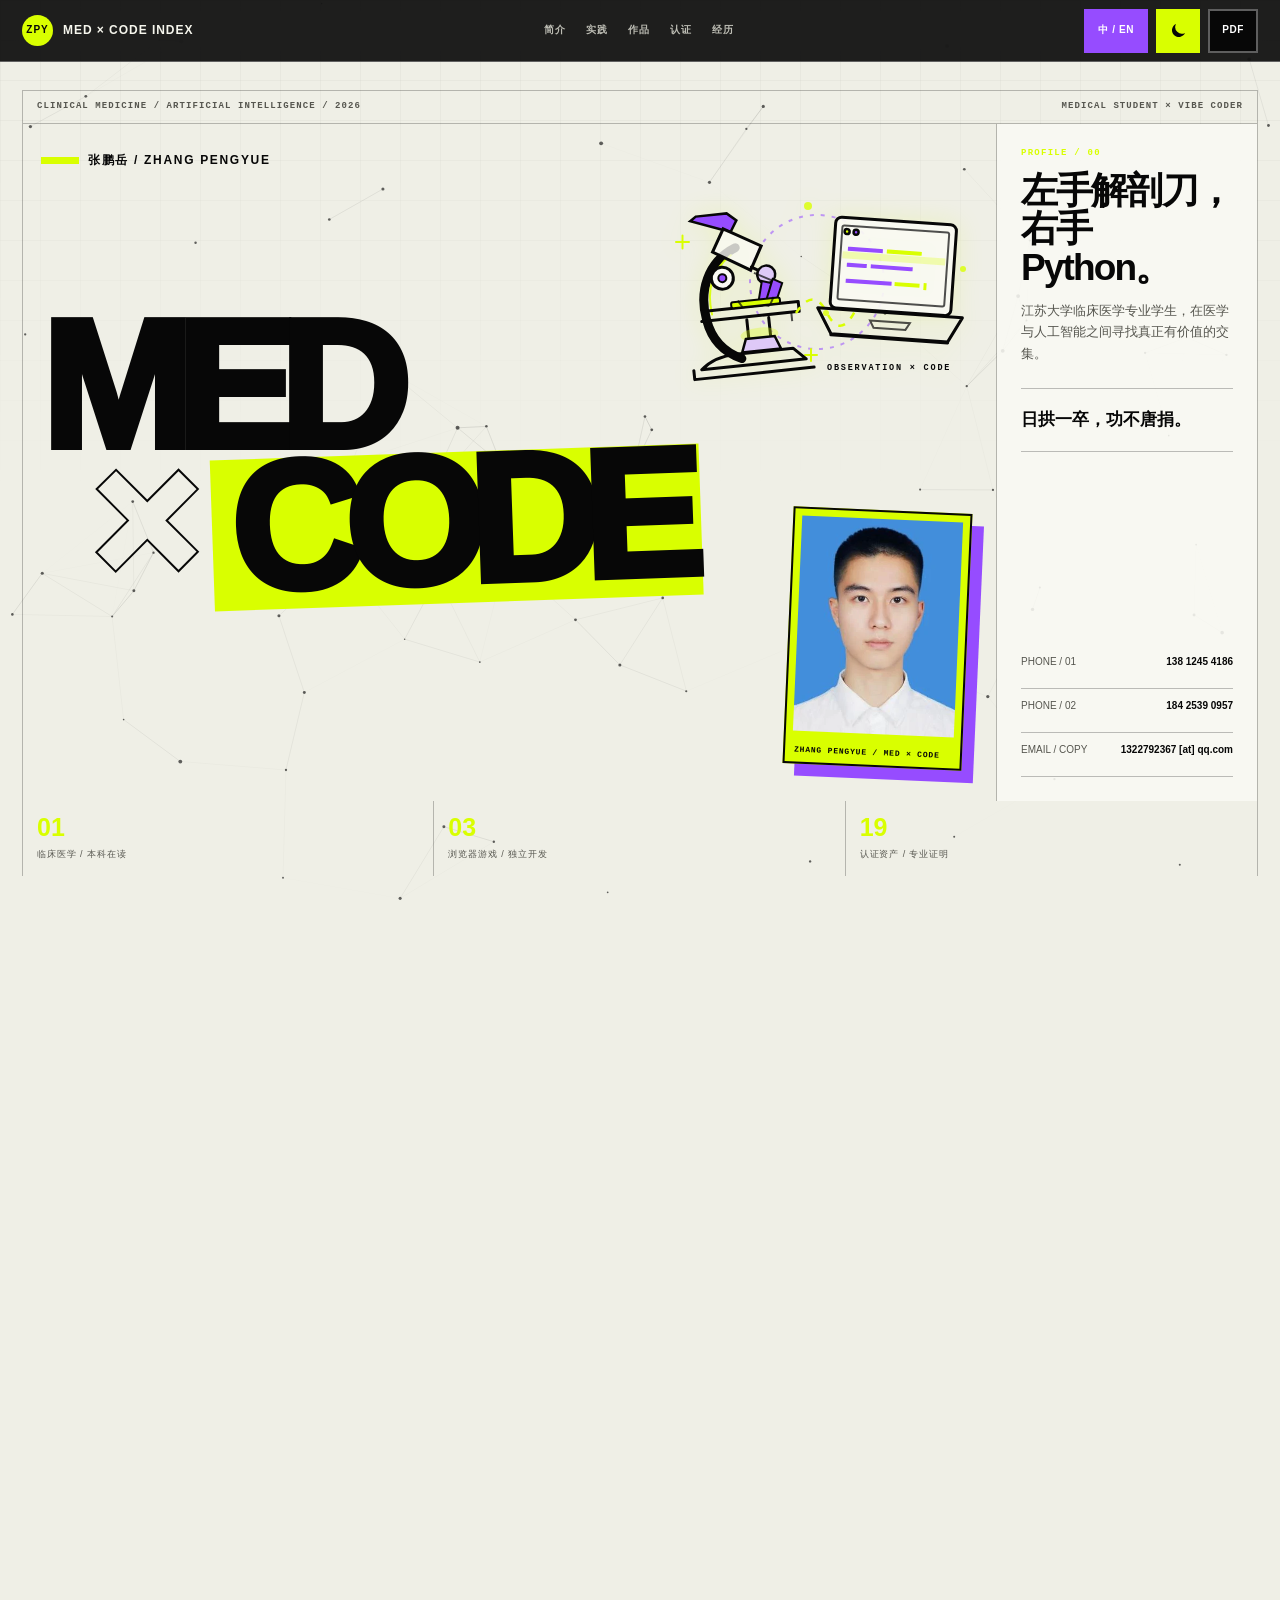
==== index.html @ d7a4b16f "Add files via upload" ====
<!doctype html>
<html lang="zh-CN" data-theme="light">
<head>
  <meta charset="utf-8">
  <meta name="viewport" content="width=device-width, initial-scale=1, viewport-fit=cover">
  <meta name="description" content="张鹏岳个人简历">
  <title>张鹏岳｜个人简历</title>
  <style>
    :root{--bg:#f7f8fc;--surface:rgba(255,255,255,.8);--solid:#fff;--text:#182033;--muted:#69748d;--line:#e3e8f2;--primary:#4f46e5;--violet:#7c3aed;--accent:#0ea5a4;--shadow:0 16px 42px rgba(37,48,98,.11);--header:70px} [data-theme=dark]{--bg:#101321;--surface:rgba(24,29,48,.82);--solid:#191e31;--text:#f1f4ff;--muted:#a6afc5;--line:#2c344e;--primary:#918aff;--violet:#bd8dff;--accent:#36d5c4;--shadow:0 16px 42px rgba(0,0,0,.3)}
    *{box-sizing:border-box} html{scroll-behavior:smooth;scroll-padding-top:90px} body{margin:0;min-width:320px;color:var(--text);background:radial-gradient(circle at 5% 0%,color-mix(in srgb,var(--primary) 13%,transparent),transparent 30rem),radial-gradient(circle at 95% 8%,color-mix(in srgb,var(--accent) 11%,transparent),transparent 27rem),var(--bg);font:16px/1.65 -apple-system,BlinkMacSystemFont,"Segoe UI","PingFang SC","Microsoft YaHei",Arial,sans-serif;transition:.2s background,.2s color} body:before{content:"";position:fixed;inset:0;z-index:-1;opacity:.3;background-image:linear-gradient(to right,var(--line) 1px,transparent 1px),linear-gradient(to bottom,var(--line) 1px,transparent 1px);background-size:38px 38px;mask-image:linear-gradient(#000,transparent 58%)} a{color:inherit;text-decoration:none} button{font:inherit} [hidden]{display:none!important}.wrap{width:min(1120px,calc(100% - 40px));margin:auto}
    header{position:sticky;top:0;z-index:10;height:var(--header);border-bottom:1px solid color-mix(in srgb,var(--line) 85%,transparent);background:color-mix(in srgb,var(--bg) 80%,transparent);backdrop-filter:blur(16px)}.head{height:100%;display:flex;align-items:center;justify-content:space-between;gap:18px}.brand{font-weight:800;letter-spacing:-.02em;white-space:nowrap}.brand small{display:block;color:var(--primary);font-size:10px;letter-spacing:.12em;line-height:1;text-transform:uppercase}.nav{display:flex;gap:2px;overflow-x:auto;scrollbar-width:none}.nav a{padding:7px 9px;border-radius:8px;color:var(--muted);font-size:13px;white-space:nowrap}.nav a:hover{color:var(--primary);background:color-mix(in srgb,var(--primary) 9%,transparent)}.actions{display:flex;gap:6px}.icon-btn{display:grid;place-items:center;width:36px;height:36px;padding:0;border:1px solid var(--line);border-radius:10px;color:var(--text);background:var(--surface);cursor:pointer;transition:.18s transform}.icon-btn:hover,.btn:hover{transform:translateY(-2px)}.icon{width:17px;height:17px;fill:none;stroke:currentColor;stroke-width:1.8;stroke-linecap:round;stroke-linejoin:round}
    main{padding-bottom:42px}.hero{position:relative;overflow:hidden;margin-top:32px;padding:clamp(32px,6vw,70px);border:1px solid color-mix(in srgb,var(--primary) 20%,var(--line));border-radius:30px;background:linear-gradient(135deg,color-mix(in srgb,var(--primary) 13%,var(--solid)),var(--solid) 52%,color-mix(in srgb,var(--accent) 9%,var(--solid)));box-shadow:var(--shadow);animation:enter .55s both}.hero:after{content:"";position:absolute;top:-160px;right:-80px;width:290px;height:290px;border:44px solid color-mix(in srgb,var(--primary) 10%,transparent);border-radius:50%}.hero-grid{position:relative;z-index:1;display:grid;grid-template-columns:1fr auto;align-items:center;gap:38px}.eyebrow{display:flex;align-items:center;gap:8px;margin:0 0 13px;color:var(--primary);font-size:12px;font-weight:800;letter-spacing:.1em;text-transform:uppercase}.eyebrow:before{width:7px;height:7px;border-radius:50%;background:var(--accent);box-shadow:0 0 0 5px color-mix(in srgb,var(--accent) 15%,transparent);content:""}h1,h2,h3,p{margin-top:0}h1{margin-bottom:10px;font-size:clamp(36px,5vw,62px);line-height:1.08;letter-spacing:-.055em}.role{margin-bottom:18px;color:var(--primary);font-size:clamp(16px,2vw,21px);font-weight:700}.summary{max-width:670px;margin-bottom:23px;color:var(--muted)}.badges,.contact-list,.tech{display:flex;flex-wrap:wrap;gap:8px}.badge{display:inline-flex;align-items:center;min-height:29px;padding:4px 11px;border:1px solid color-mix(in srgb,var(--primary) 19%,var(--line));border-radius:999px;color:color-mix(in srgb,var(--primary) 83%,var(--text));background:color-mix(in srgb,var(--primary) 8%,var(--solid));font-size:12px;font-weight:700}.hero-actions{display:flex;flex-wrap:wrap;gap:10px;margin-top:25px}.btn{display:inline-flex;align-items:center;justify-content:center;min-height:42px;padding:9px 15px;border:1px solid transparent;border-radius:11px;cursor:pointer;font-size:14px;font-weight:700;transition:.18s transform}.primary{color:#fff;background:linear-gradient(135deg,var(--primary),var(--violet));box-shadow:0 8px 17px color-mix(in srgb,var(--primary) 24%,transparent)}.secondary{border-color:var(--line);color:var(--text);background:var(--surface)}.avatar{display:grid;place-items:center;width:clamp(125px,16vw,178px);aspect-ratio:1;border:1px solid color-mix(in srgb,var(--primary) 28%,var(--line));border-radius:30px;color:#fff;background:radial-gradient(circle at 25% 20%,rgba(255,255,255,.3),transparent 26%),linear-gradient(135deg,var(--primary),var(--violet));box-shadow:14px 16px 0 color-mix(in srgb,var(--accent) 14%,transparent);font-size:clamp(38px,5vw,60px);font-weight:800;letter-spacing:-.08em}
    section{margin-top:74px}.section-head{display:flex;align-items:end;justify-content:space-between;gap:18px;margin-bottom:22px}.kicker{margin:0 0 3px;color:var(--primary);font-size:12px;font-weight:800;letter-spacing:.12em;text-transform:uppercase}h2{margin:0;font-size:clamp(25px,3vw,34px);line-height:1.18;letter-spacing:-.035em}.note{max-width:380px;margin:0;color:var(--muted);font-size:13px;text-align:right}.metrics{display:grid;grid-template-columns:repeat(4,1fr);gap:14px}.metric,.card,.timeline-card,.skill-group,.education-card{border:1px solid var(--line);border-radius:22px;background:var(--surface);box-shadow:0 5px 20px rgba(44,53,95,.035)}.metric{position:relative;overflow:hidden;min-height:154px;padding:22px}.metric:before{position:absolute;top:0;left:22px;width:38px;height:3px;border-radius:0 0 5px 5px;background:linear-gradient(90deg,var(--primary),var(--accent));content:""}.metric strong{display:block;margin-bottom:6px;color:var(--primary);font-size:clamp(30px,4vw,42px);line-height:1.1;letter-spacing:-.055em}.metric p{margin:0;font-size:14px;font-weight:700}.metric small{display:block;margin-top:5px;color:var(--muted);font-size:12px;font-weight:400}
    .tabs{display:flex;gap:5px;width:max-content;max-width:100%;margin-bottom:18px;padding:5px;overflow:auto;border:1px solid var(--line);border-radius:13px;background:var(--surface)}.tab{flex:0 0 auto;padding:8px 15px;border:0;border-radius:9px;color:var(--muted);background:transparent;cursor:pointer;font-size:13px;font-weight:700}.tab[aria-selected=true]{color:var(--primary);background:var(--solid);box-shadow:0 3px 10px rgba(40,48,87,.09)}.timeline{display:grid;gap:13px}.timeline-card{position:relative;padding:23px 24px 23px 30px;transition:.2s transform,.2s border-color,.2s box-shadow}.timeline-card:before{position:absolute;top:30px;left:0;width:4px;height:calc(100% - 60px);border-radius:0 5px 5px 0;background:linear-gradient(var(--primary),var(--accent));content:""}.timeline-card:hover,.card:hover,.skill-group:hover,.education-card:hover{border-color:color-mix(in srgb,var(--primary) 32%,var(--line));box-shadow:var(--shadow);transform:translateY(-4px)}.item-top{display:flex;align-items:flex-start;justify-content:space-between;gap:18px;margin-bottom:9px}.company{margin:0 0 2px;color:var(--primary);font-size:13px;font-weight:800}h3{margin:0;font-size:19px;line-height:1.35;letter-spacing:-.02em}.date{flex:0 0 auto;padding:3px 9px;border-radius:999px;color:var(--muted);background:color-mix(in srgb,var(--muted) 10%,transparent);font-size:12px;white-space:nowrap}.location{margin:0 0 12px;color:var(--muted);font-size:13px}.points{display:grid;gap:7px;margin:0;padding-left:19px;color:var(--muted);font-size:14px}.points li::marker{color:var(--primary)}.projects{display:grid;grid-template-columns:repeat(2,minmax(0,1fr));gap:15px}.card{display:flex;flex-direction:column;min-height:250px;padding:24px;transition:.2s transform,.2s border-color,.2s box-shadow}.project-text{margin:13px 0 0;color:var(--muted);font-size:14px}.tech{margin-top:17px}.tech .badge{min-height:25px;padding:3px 9px;border-color:var(--line);color:var(--muted);background:transparent;font-size:11px}.project-link{margin-top:auto;padding-top:18px;color:var(--primary);font-size:13px;font-weight:800}.project-link:hover{text-decoration:underline}
    .skills{display:grid;grid-template-columns:repeat(2,1fr);gap:14px}.skill-group{padding:22px;transition:.2s transform,.2s border-color,.2s box-shadow}.skill-group h3{margin-bottom:16px;font-size:16px}.skill-row+.skill-row{margin-top:13px}.skill-name{display:flex;justify-content:space-between;gap:12px;margin-bottom:6px;font-size:13px;font-weight:700}.skill-name span:last-child{color:var(--muted);font-size:11px;font-weight:600}.bar{height:7px;overflow:hidden;border-radius:999px;background:color-mix(in srgb,var(--muted) 13%,transparent)}.bar i{display:block;width:var(--value);height:100%;border-radius:inherit;background:linear-gradient(90deg,var(--primary),var(--accent))}.education{display:grid;grid-template-columns:1.15fr .85fr;gap:14px}.education-card{padding:24px}.education-card+.education-card{margin-top:12px}.certs{display:grid;gap:11px;margin:0;padding:0;list-style:none}.certs li{display:flex;justify-content:space-between;gap:12px;padding-bottom:11px;border-bottom:1px solid var(--line);font-size:14px;font-weight:700}.certs li:last-child{padding-bottom:0;border:0}.certs span{color:var(--muted);font-size:12px;font-weight:500}
    .contact{display:flex;align-items:center;justify-content:space-between;gap:25px;margin-top:70px;padding:clamp(25px,4vw,40px);border-radius:26px;color:#fff;background:linear-gradient(125deg,#3830bc,#6d36cf 65%,#087d83);box-shadow:0 16px 32px rgba(67,57,178,.22)}.contact h2{font-size:clamp(23px,3vw,32px)}.contact p{margin:7px 0 0;color:rgba(255,255,255,.78);font-size:14px}.contact-list{justify-content:flex-end}.contact-list a{display:inline-flex;align-items:center;min-height:36px;padding:7px 12px;border:1px solid rgba(255,255,255,.26);border-radius:9px;background:rgba(255,255,255,.09);font-size:13px;font-weight:700;transition:.18s background,.18s transform}.contact-list a:hover{background:rgba(255,255,255,.2);transform:translateY(-2px)}footer{padding:31px 0 38px;color:var(--muted);font-size:12px;text-align:center}.top{position:fixed;right:22px;bottom:22px;z-index:9;display:grid;place-items:center;width:42px;height:42px;border:1px solid var(--line);border-radius:50%;color:var(--text);background:var(--solid);box-shadow:var(--shadow);cursor:pointer;opacity:0;pointer-events:none;transform:translateY(10px);transition:.2s opacity,.2s transform}.top.visible{opacity:1;pointer-events:auto;transform:none}.toast{position:fixed;bottom:24px;left:50%;z-index:20;padding:9px 14px;border-radius:999px;color:#fff;background:#1c2438;box-shadow:var(--shadow);font-size:13px;opacity:0;pointer-events:none;transform:translate(-50%,16px);transition:.2s opacity,.2s transform}.toast.show{opacity:1;transform:translate(-50%,0)}@keyframes enter{from{opacity:0;transform:translateY(12px)}to{opacity:1;transform:none}}
    @media(max-width:840px){.nav{display:none}.metrics{grid-template-columns:repeat(2,1fr)}.hero-grid{grid-template-columns:1fr}.avatar{order:-1}.education{grid-template-columns:1fr}.contact{align-items:flex-start;flex-direction:column}.contact-list{justify-content:flex-start}}@media(max-width:570px){:root{--header:62px}.wrap{width:min(100% - 28px,1120px)}.brand{font-size:14px}.actions .icon-btn:last-child{display:none}.hero{margin-top:18px;border-radius:23px}section{margin-top:53px}.section-head{align-items:flex-start;flex-direction:column;margin-bottom:17px}.note{text-align:left}.metrics,.projects,.skills{grid-template-columns:1fr}.metric{min-height:126px}.item-top{flex-direction:column;gap:7px}.date{white-space:normal}.timeline-card,.card,.education-card{padding:20px}.contact{margin-top:53px;border-radius:22px}}@media(prefers-reduced-motion:reduce){*,*:before,*:after{scroll-behavior:auto!important;animation-duration:.01ms!important;transition-duration:.01ms!important}}@media print{:root{--bg:#fff;--surface:#fff;--solid:#fff;--text:#111827;--muted:#4b5563;--line:#d1d5db}@page{size:A4;margin:11mm}body{background:#fff;font-size:10pt}body:before,header,.top,.toast,.hero-actions,.contact{display:none!important}.wrap{width:100%}main{padding:0}.hero{margin:0;padding:0 0 15px;border:0;border-bottom:1px solid var(--line);border-radius:0;box-shadow:none;background:transparent}.hero:after,.avatar{display:none}.hero-grid{display:block}section{margin-top:24px;break-inside:avoid}.section-head{margin-bottom:10px}h1{font-size:30pt}h2{font-size:18pt}.metrics{grid-template-columns:repeat(4,1fr);gap:7px}.metric,.timeline-card,.card,.education-card,.skill-group{box-shadow:none;break-inside:avoid}.metric{min-height:auto;padding:13px}.metric strong{font-size:23pt}.timeline-card,.card,.skill-group,.education-card{padding:14px}.projects,.skills{gap:8px}.tabs{display:none}.panel[hidden]{display:none!important}footer{padding:16px 0 0}}
  </style>
  <style id="mobile-performance-style">
    /* Mobile-first guardrails: compact flow, safe-area spacing and 44px touch targets. */
    html{overflow-x:hidden;-webkit-text-size-adjust:100%}body{overflow-x:hidden}button,a,[role="button"]{-webkit-tap-highlight-color:transparent}
    .a-tool,.a-filter,.a-dialog-step,.a-dialog-close,.a-contact-btn,.a-launch,.a-contact a,.a-email-top,.a-top{min-height:44px}.a-filter{padding-inline:14px}.a-dialog-step,.a-dialog-close{min-width:44px}
    .a-section,.a-contact-sec{content-visibility:auto;contain-intrinsic-size:auto 760px}.a-cert{content-visibility:auto;contain-intrinsic-size:auto 420px}.a-photo img,.a-cert-img img{display:block}
    @media(max-width:700px){.a-wrap{width:min(100% - 24px,1240px)}.a-header-in{padding-left:max(0px,env(safe-area-inset-left));padding-right:max(0px,env(safe-area-inset-right))}.a-brand{font-size:11px}.a-nav{display:none}.a-tools{gap:5px}.a-tool{min-width:44px;height:44px;padding:0 8px}.a-tool#a-lang{font-size:9px}.a-tool#a-print{display:none}.a-hero{padding-top:10px;padding-bottom:12px;min-height:0}.a-hero-main{display:flex;flex-direction:column;min-height:0}.a-type{min-height:440px;padding:94px 8px 26px;border-right:0;border-bottom:1px solid var(--a-line)}.a-medcode-symbol{position:absolute;right:-2px;top:12px;width:min(86vw,270px);opacity:.96}.a-mega{font-size:clamp(62px,22vw,118px)}.a-side{min-height:0;padding:22px 15px}.a-contact a,.a-email-top{padding-block:11px}.a-section{padding-top:70px}.a-section-head{gap:15px;margin-bottom:24px}.a-title{font-size:clamp(48px,16vw,84px)}.a-profile,.a-journey{grid-template-columns:1fr}.a-card.wide{grid-column:auto}.a-card{padding:20px}.a-practice{display:flex;flex-direction:column}.a-practice-copy{transform:none}.a-photo,.a-pa{height:260px}.a-pa{height:360px}.a-waterfall{columns:1}.a-stream{touch-action:pan-x pan-y;scroll-snap-type:x proximity}.a-stream .a-certs{min-height:470px;padding:74px 34px 64px;gap:22px}.a-stream .a-cert,.a-stream .a-cert:nth-child(3n),.a-stream .a-cert:nth-child(4n){flex-basis:min(78vw,320px);scroll-snap-align:center}.a-dialog-stage{padding:10px 8px max(48px,env(safe-area-inset-bottom))}.a-dialog-bar{padding-inline:10px}.a-footer{padding-bottom:max(32px,env(safe-area-inset-bottom))}}
    @media(hover:none){.a-card:hover,.a-media:hover,.a-cert:hover,.a-avatar:hover img,.a-tool:hover{transform:none}}
    @media(prefers-reduced-motion:reduce){.a-cert{content-visibility:visible}.a-stream .a-cert{will-change:auto}}
    @media print{.a-section,.a-contact-sec,.a-cert{content-visibility:visible!important;contain-intrinsic-size:auto}}
  </style>
</head>
<body>
  <header><div class="wrap head"><a class="brand" href="#top"><small>Personal Resume</small><strong id="nav-name"></strong></a><nav class="nav"><a href="#highlights" data-t="navHighlights"></a><a href="#experience" data-t="navExperience"></a><a href="#projects" data-t="navProjects"></a><a href="#skills" data-t="navSkills"></a><a href="#education" data-t="navEducation"></a></nav><div class="actions"><button id="lang" class="icon-btn" type="button" hidden>EN</button><button id="theme" class="icon-btn" type="button" aria-label="切换深浅色"><svg class="icon" viewBox="0 0 24 24"><path d="M12 3v2M12 19v2M3 12h2M19 12h2M5.6 5.6 7 7M17 17l1.4 1.4M18.4 5.6 17 7M7 17l-1.4 1.4"></path><circle cx="12" cy="12" r="4"></circle></svg></button><button id="print" class="icon-btn" type="button" aria-label="打印"><svg class="icon" viewBox="0 0 24 24"><path d="M6 9V3h12v6M6 18H4a2 2 0 0 1-2-2v-5a2 2 0 0 1 2-2h16a2 2 0 0 1 2 2v5a2 2 0 0 1-2 2h-2"></path><path d="M6 14h12v7H6z"></path></svg></button></div></div></header>
  <main id="top" class="wrap">
    <section id="hero" class="hero"><div class="hero-grid"><div><p id="status" class="eyebrow"></p><h1 id="name"></h1><p id="role" class="role"></p><p id="summary" class="summary"></p><div id="keywords" class="badges"></div><div id="hero-actions" class="hero-actions"></div></div><div id="avatar" class="avatar"></div></div></section>
    <section id="highlights"><div class="section-head"><div><p class="kicker">Highlights</p><h2 data-t="highlights"></h2></div><p class="note" data-t="highlightsNote"></p></div><div id="metrics" class="metrics"></div></section>
    <section id="experience"><div class="section-head"><div><p class="kicker">Experience</p><h2 data-t="experience"></h2></div><p class="note" data-t="experienceNote"></p></div><div id="experience-tabs"></div></section>
    <section id="projects"><div class="section-head"><div><p class="kicker">Selected Work</p><h2 data-t="projects"></h2></div><p class="note" data-t="projectsNote"></p></div><div id="project-tabs"></div></section>
    <section id="skills"><div class="section-head"><div><p class="kicker">Capabilities</p><h2 data-t="skills"></h2></div><p class="note" data-t="skillsNote"></p></div><div id="skill-grid" class="skills"></div></section>
    <section id="education"><div class="section-head"><div><p class="kicker">Education & Credentials</p><h2 data-t="education"></h2></div></div><div id="education-grid" class="education"></div></section>
    <section id="contact" class="contact"><div><h2 data-t="contactTitle"></h2><p data-t="contactNote"></p></div><div id="contact-list" class="contact-list"></div></section>
  </main>
  <footer><span id="footer"></span></footer><button id="top-btn" class="top" type="button" aria-label="返回顶部"><svg class="icon" viewBox="0 0 24 24"><path d="m18 15-6-6-6 6"></path></svg></button><div id="toast" class="toast" role="status"></div>
  <script type="text/plain" data-legacy-disabled>
    /* 将此对象替换为你的真实简历信息；提供 zh 和 en 字段即可自动启用中英切换。 */
    const resume = {};
    const dict={zh:{navHighlights:'亮点',navExperience:'经历',navProjects:'项目',navSkills:'技能',navEducation:'教育',highlights:'亮点成果',highlightsNote:'用可量化的结果建立第一印象。',experience:'经历',experienceNote:'按不同阶段快速了解我的职责与贡献。',projects:'精选项目',projectsNote:'从问题、技术到实际结果。',skills:'技能矩阵',skillsNote:'展示当前最具竞争力的能力组合。',education:'教育与证书',contactTitle:'期待与你聊聊',contactNote:'欢迎通过以下方式联系我。',copyEmail:'复制邮箱',copied:'邮箱已复制到剪贴板',copyFail:'复制失败，请手动复制',email:'邮箱',phone:'电话',location:'所在地',view:'查看项目',updated:'最后更新'},en:{navHighlights:'Highlights',navExperience:'Experience',navProjects:'Projects',navSkills:'Skills',navEducation:'Education',highlights:'Highlights',highlightsNote:'A quick view of measurable impact.',experience:'Experience',experienceNote:'Responsibilities and contributions across each stage.',projects:'Selected Projects',projectsNote:'From problem and technology to results.',skills:'Skill Matrix',skillsNote:'A focused view of my strongest capabilities.',education:'Education & Credentials',contactTitle:'Let’s Connect',contactNote:'Feel free to reach out through any channel below.',copyEmail:'Copy email',copied:'Email copied to clipboard',copyFail:'Copy failed. Please copy manually.',email:'Email',phone:'Phone',location:'Location',view:'View project',updated:'Last updated'}};
    let lang='zh',toastTimer;const $=(s,p=document)=>p.querySelector(s),E=(t,c,x)=>{const n=document.createElement(t);if(c)n.className=c;if(x!==undefined)n.textContent=x;return n},T=x=>typeof x==='string'?x:x?.[lang]||x?.zh||x?.en||'',ok=x=>Array.isArray(x)?x.length:typeof x==='object'?!!(x&&(x.zh||x.en||x.user||x.domain)):!!x,email=()=>resume.email?.user&&resume.email?.domain?resume.email.user+'@'+resume.email.domain:'';function hasEn(x){return Array.isArray(x)?x.some(hasEn):x&&typeof x==='object'?(!!(x.zh&&x.en)||Object.values(x).some(hasEn)):false}function visible(id,v){$('#'+id).hidden=!v}function notice(x){const n=$('#toast');n.textContent=x;n.classList.add('show');clearTimeout(toastTimer);toastTimer=setTimeout(()=>n.classList.remove('show'),2200)}
    function tabs(target,groups,maker,prefix){const root=$('#'+target);root.replaceChildren();const valid=(groups||[]).filter(g=>g.items?.length);if(!valid.length)return false;const list=E('div','tabs');list.setAttribute('role','tablist');let refs=[];const activate=i=>refs.forEach((r,j)=>{const on=i===j;r.tab.setAttribute('aria-selected',on);r.tab.tabIndex=on?0:-1;r.panel.hidden=!on});valid.forEach((g,i)=>{const id=prefix+'-'+i,tab=E('button','tab',T(g.tab)),panel=E('div','panel');tab.type='button';tab.id=id;tab.setAttribute('role','tab');tab.setAttribute('aria-controls',id+'-panel');tab.setAttribute('aria-selected',i===0);tab.tabIndex=i? -1:0;panel.id=id+'-panel';panel.setAttribute('role','tabpanel');panel.setAttribute('aria-labelledby',id);panel.hidden=!!i;const items=E('div',prefix==='project'?'projects':'timeline');g.items.forEach(x=>items.append(maker(x)));panel.append(items);tab.onclick=()=>activate(i);list.append(tab);root.append(panel);refs.push({tab,panel})});list.onkeydown=e=>{if(!['ArrowRight','ArrowLeft','Home','End'].includes(e.key))return;e.preventDefault();let i=refs.findIndex(r=>r.tab===document.activeElement);i=e.key==='Home'?0:e.key==='End'?refs.length-1:e.key==='ArrowRight'?(i+1)%refs.length:(i-1+refs.length)%refs.length;activate(i);refs[i].tab.focus()};root.prepend(list);return true}
    function experience(x){const a=E('article','timeline-card'),top=E('div','item-top'),info=E('div');if(ok(x.company))info.append(E('p','company',T(x.company)));info.append(E('h3','',T(x.role)));top.append(info);if(ok(x.date))top.append(E('span','date',T(x.date)));a.append(top);if(ok(x.location))a.append(E('p','location',T(x.location)));if(x.points?.length){const ul=E('ul','points');x.points.forEach(p=>ul.append(E('li','',T(p))));a.append(ul)}return a}function project(x){const a=E('article','card');a.append(E('h3','',T(x.name)));if(ok(x.description))a.append(E('p','project-text',T(x.description)));if(x.tech?.length){const d=E('div','tech');x.tech.forEach(t=>d.append(E('span','badge',T(t))));a.append(d)}if(ok(x.result))a.append(E('p','project-text',T(x.result)));if(x.url){const l=E('a','project-link',dict[lang].view+' ↗');l.href=x.url;l.target='_blank';l.rel='noopener';a.append(l)}return a}
    function render(){document.documentElement.lang=lang==='zh'?'zh-CN':'en';document.title=T(resume.name)+'｜'+(lang==='zh'?'个人简历':'Resume');$('#nav-name').textContent=T(resume.name);document.querySelectorAll('[data-t]').forEach(n=>n.textContent=dict[lang][n.dataset.t]);$('#lang').textContent=lang==='zh'?'EN':'中';$('#status').textContent=T(resume.status);$('#name').textContent=T(resume.name);$('#role').textContent=T(resume.role);$('#summary').textContent=T(resume.summary);$('#avatar').textContent=resume.initials||T(resume.name).slice(0,2);const ks=$('#keywords');ks.replaceChildren();(resume.keywords||[]).forEach(x=>ks.append(E('span','badge',T(x))));const ha=$('#hero-actions');ha.replaceChildren();if(email()){const b=E('button','btn primary',dict[lang].copyEmail);b.onclick=copy;ha.append(b)}if(resume.phone){const a=E('a','btn secondary',dict[lang].phone+' · '+resume.phone);a.href='tel:'+resume.phone;ha.append(a)}const metrics=$('#metrics');metrics.replaceChildren();(resume.highlights||[]).forEach(x=>{const c=E('article','metric');c.append(E('strong','',T(x.value)),E('p','',T(x.label)));if(ok(x.detail))c.append(E('small','',T(x.detail)));metrics.append(c)});visible('highlights',!!metrics.children.length);visible('experience',tabs('experience-tabs',resume.experience,experience,'experience'));visible('projects',tabs('project-tabs',resume.projects,project,'project'));const sg=$('#skill-grid');sg.replaceChildren();(resume.skills||[]).forEach(g=>{if(!g.items?.length)return;const c=E('article','skill-group');c.append(E('h3','',T(g.category)));g.items.forEach(x=>{const r=E('div','skill-row'),n=E('div','skill-name');n.append(E('span','',T(x.name)),E('span','',T(x.label)));const b=E('div','bar'),i=E('i');i.style.setProperty('--value',Math.max(0,Math.min(100,+x.level||0))+'%');b.append(i);r.append(n,b);c.append(r)});sg.append(c)});visible('skills',!!sg.children.length);const ed=$('#education-grid');ed.replaceChildren();if(resume.education?.length){const col=E('div');resume.education.forEach(x=>{const c=E('article','education-card'),t=E('div','item-top'),d=E('div');d.append(E('h3','',T(x.school)),E('p','company',T(x.degree)));t.append(d);if(ok(x.date))t.append(E('span','date',T(x.date)));c.append(t);if(ok(x.detail))c.append(E('p','project-text',T(x.detail)));col.append(c)});ed.append(col)}if(resume.certificates?.length){const c=E('article','education-card');c.append(E('h3','',lang==='zh'?'证书与奖项':'Certificates & Awards'));const ul=E('ul','certs');resume.certificates.forEach(x=>{const li=E('li');li.append(E('span','',T(x.name)),E('span','',T(x.date)));ul.append(li)});c.append(ul);ed.append(c)}visible('education',!!ed.children.length);const cl=$('#contact-list');cl.replaceChildren();if(email()){const a=E('a','',dict[lang].email+' · '+email());a.href='mailto:'+email();cl.append(a)}if(resume.phone){const a=E('a','',dict[lang].phone+' · '+resume.phone);a.href='tel:'+resume.phone;cl.append(a)}if(ok(resume.location))cl.append(E('a','',dict[lang].location+' · '+T(resume.location)));(resume.links||[]).forEach(x=>{if(!x?.url)return;const a=E('a','',x.label||x.url);a.href=x.url;a.target='_blank';a.rel='noopener';cl.append(a)});visible('contact',!!cl.children.length);$('#footer').textContent='© '+new Date().getFullYear()+' '+T(resume.name)+' · '+dict[lang].updated+' '+T(resume.updated)}
    async function copy(){try{if(navigator.clipboard?.writeText)await navigator.clipboard.writeText(email());else{const t=E('textarea');t.value=email();t.style.cssText='position:fixed;opacity:0';document.body.append(t);t.select();document.execCommand('copy');t.remove()}notice(dict[lang].copied)}catch{notice(dict[lang].copyFail+': '+email())}}const saved=localStorage.getItem('resume-theme');document.documentElement.dataset.theme=saved||(matchMedia('(prefers-color-scheme:dark)').matches?'dark':'light');$('#theme').onclick=()=>{const t=document.documentElement.dataset.theme==='dark'?'light':'dark';document.documentElement.dataset.theme=t;localStorage.setItem('resume-theme',t)};$('#print').onclick=()=>print();$('#lang').onclick=()=>{lang=lang==='zh'?'en':'zh';render()};$('#lang').hidden=!hasEn(resume);$('#top-btn').onclick=()=>scrollTo({top:0,behavior:'smooth'});addEventListener('scroll',()=>$('#top-btn').classList.toggle('visible',scrollY>500),{passive:true});render();
  </script>
  <script type="text/plain" data-legacy-disabled>
    Object.assign(resume, {
      name: "张鹏岳",
      initials: "ZPY",
      status: "江苏大学临床医学本科在读 · 共青团员",
      role: "临床医学新生 · 在医学与 AI 之间寻找交集",
      summary: "左手解剖刀，右手 Python。作为江苏大学临床医学专业学生，我相信未来医学的每一次进步都会与数据科学、人工智能深度共振。选择医学这条需要终身学习的长路，也始终保持对 AI 与编程的热爱；坚持长期主义，以跑步和举铁作为日常重置。",
      keywords: ["临床医学", "人工智能", "Python", "C++", "长期主义", "运动"],
      email: { user: "1322792367", domain: "qq.com" },
      phone: "13812454186",
      location: "江苏 · 镇江",
      links: [
        { label: "备用电话 · 18425390957", url: "tel:18425390957" }
      ],
      updated: "2026 年 8 月 15 日",
      highlights: [
        { value: "8 项", label: "人工智能专业认证", detail: "覆盖模型训练、Agent、RAG、AIGC 与 AI 编码" },
        { value: "2 门", label: "编程语言", detail: "持续学习 Python 与 C++" },
        { value: "1 款", label: "独立开发作品", detail: "Canvas 2D 飞行射击游戏《星际战机：深空突袭》" },
        { value: "3 项", label: "荣誉与身份", detail: "共青团员、劳动委员、三好学生" }
      ],
      experience: [
        {
          tab: "社会实践",
          items: [
            {
              company: "镇江芦苇之家义工服务社",
              role: "“爱在镇江慈善一日捐”志愿服务 · 现场宣传员",
              date: "2024.08.29",
              location: "镇江西津渡",
              points: [
                "在西津渡参与慈善募捐宣传，向公众介绍公益活动与服务内容。",
                "协助推广助残、助老项目，在现场沟通中深化对公益事业的认识。",
                "通过志愿实践锻炼沟通能力，强化社会担当与奉献意识。"
              ]
            }
          ]
        },
        {
          tab: "校园经历",
          items: [
            {
              company: "江苏大学临床医学院",
              role: "临床医学专业学生",
              date: "2026.09 — 至今",
              location: "江苏 · 镇江",
              points: [
                "系统修读系统解剖学、组织学与胚胎学、医用化学、细胞生物学与分子生物学、医学导论等核心课程。",
                "关注临床医学、数据科学与人工智能的交叉方向。",
                "尝试将临床思维迁移到其他专业领域，用结构化方法拆解复杂问题。"
              ]
            }
          ]
        },
        {
          tab: "荣誉身份",
          items: [
            {
              company: "个人荣誉与学生工作",
              role: "共青团员 · 劳动委员 · 三好学生",
              date: "高中阶段至今",
              location: "镇江中学 / 江苏大学",
              points: [
                "政治面貌：共青团员。",
                "高中阶段担任班级劳动委员，参与班级事务与集体服务。",
                "高中阶段获三好学生表彰。"
              ]
            }
          ]
        }
      ],
      projects: [
        {
          tab: "独立作品",
          items: [
            {
              name: "星际战机：深空突袭",
              description: "独立设计并开发的 Canvas 2D 飞行射击游戏，完成从玩法构思、系统设计到浏览器端实现的完整流程。",
              tech: ["Canvas 2D", "JavaScript", "HTML5", "Game Design"],
              result: "实现 Boss 战、道具系统、商店升级等核心玩法，可直接在浏览器中运行体验。",
              url: "sub-page/飞机大战/index.html"
            }
          ]
        },
        {
          tab: "AI 学习实践",
          items: [
            {
              name: "智能体与大模型应用学习",
              description: "围绕百炼平台、Prompt Engineering、多轮对话、RAG、Fine-tuning 与大模型内容生产开展系统学习。",
              tech: ["Prompt", "Agent", "RAG", "Fine-tuning", "LLM"],
              result: "完成工业和信息化部、阿里云 Clouder 与科大讯飞 AI 大学堂相关课程及认证。",
              url: ""
            }
          ]
        }
      ],
      skills: [
        {
          category: "编程语言",
          items: [
            { name: "Python", level: 72, label: "持续学习" },
            { name: "C++", level: 58, label: "持续学习" },
            { name: "JavaScript / Canvas 2D", level: 68, label: "项目实践" }
          ]
        },
        {
          category: "人工智能",
          items: [
            { name: "Prompt Engineering", level: 78, label: "认证学习" },
            { name: "Agent / LLM", level: 72, label: "认证学习" },
            { name: "RAG / Fine-tuning", level: 66, label: "认证学习" }
          ]
        },
        {
          category: "医学基础",
          items: [
            { name: "系统解剖学", level: 65, label: "本科在读" },
            { name: "组织学与胚胎学", level: 62, label: "本科在读" },
            { name: "细胞与分子生物学", level: 60, label: "本科在读" }
          ]
        },
        {
          category: "综合能力",
          items: [
            { name: "结构化问题拆解", level: 76, label: "持续训练" },
            { name: "公益沟通与协作", level: 72, label: "实践经历" },
            { name: "长期学习与自我管理", level: 84, label: "个人特质" }
          ]
        }
      ],
      education: [
        {
          school: "江苏大学",
          degree: "临床医学 · 本科在读",
          date: "2026.09 — 至今",
          detail: "核心课程：系统解剖学、组织学与胚胎学、医用化学、细胞生物学与分子生物学、医学导论。"
        },
        {
          school: "镇江中学",
          degree: "高中毕业",
          date: "2023.09 — 2026.07",
          detail: "高中阶段担任劳动委员，并获三好学生表彰。"
        }
      ],
      certificates: [
        { name: "人工智能训练师（初级） · 工业和信息化部", date: "2026.07" },
        { name: "人工智能训练师（高级） · 工业和信息化部", date: "2026.07" },
        { name: "基于百炼平台构建智能体应用 · 阿里云 Clouder", date: "2026.07" },
        { name: "基于通义灵码实现高效 AI 编码实践 · 阿里云 Clouder", date: "2026.07" },
        { name: "基于 PAI ArtLab 的 AIGC 设计基础 · 阿里云 Clouder", date: "2026.07" },
        { name: "利用大模型提升内容生产能力 · 阿里云 Clouder", date: "2026.07" },
        { name: "RAG 应用构建及优化 · 阿里云 Clouder", date: "2026.07" },
        { name: "AI 大学堂认证 · 科大讯飞 AI 大学堂", date: "2026.07" }
      ]
    });
    lang = "zh";
    document.getElementById("lang").hidden = !hasEn(resume);
    render();
  </script>
  <style id="acid-style">
    body>header,body>main,body>footer,body>#top-btn,body>#toast{display:none!important}
    :root{--a-bg:#070707;--a-fg:#f6f6ed;--a-muted:#aaa99f;--a-panel:#11110f;--a-line:rgba(246,246,237,.24);--a-acid:#d9ff00;--a-purple:#964cff;--a-head:62px}
    [data-theme=light]{--a-bg:#efefe6;--a-fg:#070707;--a-muted:#56564f;--a-panel:#fafaf4;--a-line:rgba(7,7,7,.25)}
    body{color:var(--a-fg);background:var(--a-bg);font-family:Arial,"Helvetica Neue","PingFang SC","Microsoft YaHei",sans-serif}
    body:before{opacity:.14;background-image:linear-gradient(var(--a-line) 1px,transparent 1px),linear-gradient(90deg,var(--a-line) 1px,transparent 1px);background-size:40px 40px}
    #acid-particles{position:fixed;inset:0;z-index:-1;width:100%;height:100%;pointer-events:none}
    #acid-app{position:relative;z-index:1;min-width:320px;color:var(--a-fg)}
    .a-wrap{width:min(1240px,calc(100% - 44px));margin:auto}.a-header{position:sticky;top:0;z-index:60;height:var(--a-head);color:#f6f6ed;background:rgba(7,7,7,.9);border-bottom:1px solid rgba(255,255,255,.3);backdrop-filter:blur(18px)}
    .a-header-in{height:100%;display:flex;align-items:center;justify-content:space-between;gap:18px}.a-brand{display:flex;align-items:center;gap:10px;font-size:12px;font-weight:900;letter-spacing:.08em;text-transform:uppercase}.a-mark{display:grid;place-items:center;width:31px;height:31px;color:#070707;background:var(--a-acid);border-radius:50%;font-size:10px}.a-nav{display:flex}.a-nav a{padding:8px 10px;color:#bdbdb4;font-size:10px;font-weight:900;letter-spacing:.1em;text-transform:uppercase}.a-nav a:hover{color:#070707;background:var(--a-acid)}.a-tools{display:flex;gap:6px}.a-tool{display:grid;place-items:center;min-width:36px;height:36px;padding:0 9px;border:1px solid rgba(255,255,255,.35);color:#fff;background:transparent;cursor:pointer;font-size:10px;font-weight:900}.a-tool:hover{color:#070707;background:var(--a-acid)}
    .a-hero{min-height:calc(100vh - var(--a-head));padding:28px 0 24px;display:flex}.a-hero-shell{width:100%;display:grid;grid-template-rows:auto 1fr auto;border-inline:1px solid var(--a-line)}.a-microbar{display:flex;justify-content:space-between;gap:12px;padding:10px 14px;border-block:1px solid var(--a-line);color:var(--a-muted);font:700 9px/1.3 "Courier New",monospace;letter-spacing:.12em;text-transform:uppercase}.a-hero-main{display:grid;grid-template-columns:minmax(0,1.65fr) minmax(260px,.35fr);min-height:525px}.a-type{position:relative;display:flex;flex-direction:column;justify-content:center;padding:45px 16px;overflow:hidden;border-right:1px solid var(--a-line)}.a-name{position:absolute;top:27px;left:18px;display:flex;align-items:center;gap:9px;margin:0;font-size:12px;font-weight:900;letter-spacing:.14em;text-transform:uppercase}.a-name:before{content:"";width:38px;height:7px;background:var(--a-acid)}.a-mega{margin:0;font-size:clamp(74px,14.2vw,205px);font-weight:950;line-height:.72;letter-spacing:-.095em;text-transform:uppercase}.a-mega span{display:block}.a-mega .a-outline{color:transparent;-webkit-text-stroke:2px var(--a-fg);transform:translateX(4vw)}.a-mega i{display:inline-block;padding:.03em .09em .08em;color:#070707;-webkit-text-stroke:0;background:var(--a-acid);font-style:normal;transform:rotate(-2deg)}.a-orbit{position:absolute;right:5%;top:10%;width:clamp(110px,16vw,215px);aspect-ratio:1;border:1px solid var(--a-purple);border-radius:50%;animation:a-spin 12s linear infinite}.a-orbit:before,.a-orbit:after{content:"";position:absolute;inset:16%;border:1px solid var(--a-acid);border-radius:50%;transform:rotate(55deg) scaleY(.35)}.a-orbit:after{transform:rotate(-35deg) scaleY(.5)}@keyframes a-spin{to{transform:rotate(360deg)}}
    .a-side{display:flex;flex-direction:column;justify-content:space-between;padding:24px;background:color-mix(in srgb,var(--a-panel) 88%,transparent)}.a-label{margin:0 0 13px;color:var(--a-acid);font:800 9px/1.3 "Courier New",monospace;letter-spacing:.14em;text-transform:uppercase}.a-copy{margin:0;color:var(--a-muted);font-size:13px}.a-copy strong{display:block;margin-bottom:13px;color:var(--a-fg);font-size:clamp(23px,3vw,37px);line-height:1.03;letter-spacing:-.05em}.a-motto{margin:24px 0;padding:17px 0;border-block:1px solid var(--a-line);font-size:17px;font-weight:900}.a-contact{display:grid}.a-contact a,.a-email-top{display:flex;justify-content:space-between;gap:8px;padding:9px 0;border:0;border-bottom:1px solid var(--a-line);color:var(--a-muted);background:transparent;cursor:pointer;font-size:10px;text-align:left}.a-contact b{color:var(--a-fg)}.a-contact a:hover,.a-email-top:hover{color:var(--a-acid)}.a-stats{display:grid;grid-template-columns:repeat(3,1fr)}.a-stat{padding:14px;border-right:1px solid var(--a-line)}.a-stat:last-child{border:0}.a-stat b{display:block;color:var(--a-acid);font-size:25px;line-height:1}.a-stat span{display:block;margin-top:7px;color:var(--a-muted);font-size:9px;letter-spacing:.1em;text-transform:uppercase}
    .a-ticker{overflow:hidden;color:#070707;background:var(--a-acid);border-block:2px solid var(--a-fg);transform:rotate(-.5deg) scale(1.01)}.a-ticker-in{width:max-content;padding:8px 0;white-space:nowrap;animation:a-marquee 24s linear infinite;font-size:11px;font-weight:950;letter-spacing:.15em}.a-ticker-in span{margin-right:32px}@keyframes a-marquee{to{transform:translateX(-50%)}}
    .a-section{padding:112px 0 15px}.a-section-head{display:grid;grid-template-columns:1fr auto;align-items:end;gap:28px;margin-bottom:35px;padding-bottom:16px;border-bottom:1px solid var(--a-line)}.a-sec-no{color:var(--a-acid);font:800 10px/1.2 "Courier New",monospace;letter-spacing:.13em}.a-title{margin:5px 0 0;font-size:clamp(49px,8vw,108px);font-weight:950;line-height:.82;letter-spacing:-.075em;text-transform:uppercase}.a-aside{max-width:32ch;margin:0;color:var(--a-muted);font-size:12px;text-align:right}
    .a-profile{display:grid;grid-template-columns:1.2fr .8fr .8fr;grid-auto-rows:minmax(180px,auto);gap:12px}.a-card{position:relative;overflow:hidden;padding:24px;border:1px solid var(--a-line);background:color-mix(in srgb,var(--a-panel) 90%,transparent);transition:.2s transform}.a-card:hover{transform:translateY(-6px) rotate(-.4deg)}.a-card.wide{grid-column:span 2}.a-card.acid{color:#070707;background:var(--a-acid);border-color:var(--a-acid)}.a-card.purple{color:#fff;background:var(--a-purple);border-color:var(--a-purple)}.a-code{display:block;margin-bottom:29px;font:800 9px/1 "Courier New",monospace;letter-spacing:.13em;opacity:.72}.a-card h3{max-width:19ch;margin:0 0 13px;font-size:clamp(22px,3vw,38px);line-height:1.02;letter-spacing:-.045em}.a-card p{max-width:62ch;margin:0;font-size:13px;opacity:.76}.a-giant{position:absolute;right:-10px;bottom:-35px;font-size:140px;font-weight:950;line-height:1;opacity:.1}.a-tags{display:flex;flex-wrap:wrap;gap:7px;margin-top:18px}.a-tag{padding:5px 9px;border:1px solid currentColor;border-radius:999px;font-size:9px;font-weight:900;letter-spacing:.07em}
    .a-practice{display:grid;grid-template-columns:repeat(12,1fr);grid-template-rows:repeat(9,62px);gap:12px}.a-practice-copy{grid-column:1/6;grid-row:1/5;z-index:2;padding:27px;color:#070707;background:var(--a-acid);transform:rotate(-1deg)}.a-practice-copy h3{margin:0 0 15px;font-size:clamp(28px,4vw,51px);line-height:.96;letter-spacing:-.055em}.a-practice-copy p{margin:0;font-size:13px}.a-meta{display:flex;flex-wrap:wrap;gap:6px;margin-top:17px}.a-meta span{padding:5px 8px;border:1px solid #070707;font:800 9px/1.2 "Courier New",monospace}.a-photo{position:relative;overflow:hidden;border:1px solid var(--a-line);background:var(--a-panel)}.a-photo img{width:100%;height:100%;object-fit:cover;filter:grayscale(1) contrast(1.08);transition:.35s filter,.35s transform}.a-photo:hover img{filter:grayscale(0);transform:scale(1.035)}.a-photo:after{content:attr(data-tag);position:absolute;left:9px;bottom:9px;padding:5px 8px;color:#070707;background:var(--a-acid);font:800 9px/1 "Courier New",monospace}.a-pa{grid-column:6/13;grid-row:1/7}.a-pb{grid-column:1/5;grid-row:5/10}.a-pc{grid-column:5/9;grid-row:7/10}.a-pd{grid-column:9/13;grid-row:7/10}
    .a-waterfall{columns:2;column-gap:14px}.a-media{break-inside:avoid;margin:0 0 14px;overflow:hidden;border:1px solid var(--a-line);background:var(--a-panel)}.a-media:nth-child(2n){transform:translateY(27px)}.a-visual{position:relative;display:grid;place-items:center;min-height:300px;overflow:hidden;color:#070707;background:var(--a-acid)}.a-media.tall .a-visual{min-height:460px}.a-media.purple .a-visual{color:#fff;background:var(--a-purple)}.a-media.black .a-visual{color:var(--a-fg);background:#050505}.a-visual:before{content:"";position:absolute;width:68%;aspect-ratio:1;border:1px solid currentColor;border-radius:50%;opacity:.23;box-shadow:0 0 0 28px transparent,0 0 0 29px currentColor,0 0 0 66px transparent,0 0 0 67px currentColor}.a-glyph{position:relative;z-index:1;font-size:clamp(70px,11vw,145px);font-weight:950;line-height:.8;letter-spacing:-.12em;transform:rotate(-7deg)}.a-glyph small{display:block;margin-top:17px;font:800 9px/1.3 "Courier New",monospace;letter-spacing:.14em;text-align:center}.a-video{width:100%;min-height:310px;background:#000;object-fit:cover}.a-media-body{padding:20px}.a-kind{color:var(--a-acid);font:800 9px/1.2 "Courier New",monospace;letter-spacing:.13em}.a-media h3{margin:8px 0 9px;font-size:clamp(23px,3vw,37px);line-height:1;letter-spacing:-.045em}.a-media p{margin:0;color:var(--a-muted);font-size:12px}.a-launch{display:flex;justify-content:space-between;margin-top:17px;padding-top:12px;border-top:1px solid var(--a-line);font-size:10px;font-weight:900;letter-spacing:.1em}.a-launch:hover{color:var(--a-acid)}
    .a-filters{display:flex;flex-wrap:wrap;gap:7px;margin-bottom:20px}.a-filter{padding:8px 12px;border:1px solid var(--a-line);color:var(--a-muted);background:var(--a-panel);cursor:pointer;font-size:9px;font-weight:900;letter-spacing:.09em}.a-filter[aria-selected=true]{color:#070707;background:var(--a-acid);border-color:var(--a-acid)}.a-certs{display:grid;grid-template-columns:repeat(3,1fr);gap:12px}.a-cert{overflow:hidden;border:1px solid var(--a-line);background:var(--a-panel);cursor:zoom-in;transition:.2s transform,.2s border-color}.a-cert:hover{border-color:var(--a-acid);transform:translateY(-5px) rotate(-.4deg)}.a-cert.hide{display:none}.a-cert-img{aspect-ratio:1.42;overflow:hidden;background:#fff}.a-cert-img img{width:100%;height:100%;object-fit:cover}.a-cert-body{padding:14px}.a-org{color:var(--a-acid);font:800 9px/1.2 "Courier New",monospace;letter-spacing:.1em}.a-cert h3{margin:7px 0 0;font-size:14px;line-height:1.25}
    .a-journey{display:grid;grid-template-columns:1fr 1fr;gap:12px}.a-journey-card{min-height:300px;padding:26px;border:1px solid var(--a-line);background:color-mix(in srgb,var(--a-panel) 90%,transparent)}.a-journey-card.acid{color:#070707;background:var(--a-acid);border-color:var(--a-acid)}.a-year{font-size:57px;font-weight:950;line-height:1;letter-spacing:-.07em}.a-journey-card h3{margin:48px 0 8px;font-size:28px}.a-journey-card p{margin:0;font-size:12px;opacity:.72}.a-skill{margin-top:12px;padding:13px 0;border-top:1px solid var(--a-line)}.a-skill b{display:block;font-size:12px}.a-skill span{color:var(--a-muted);font-size:11px}.a-journey-card.acid .a-skill span{color:#34342e}
    .a-contact-sec{padding:115px 0 35px}.a-contact-block{position:relative;overflow:hidden;padding:clamp(28px,6vw,74px);color:#070707;background:var(--a-acid)}.a-contact-block:after{content:"@";position:absolute;right:-2vw;bottom:-11vw;font-size:clamp(180px,34vw,470px);font-weight:950;line-height:1;opacity:.12}.a-contact-block h2{position:relative;z-index:1;max-width:9ch;margin:0;font-size:clamp(55px,11vw,148px);line-height:.78;letter-spacing:-.08em}.a-contact-actions{position:relative;z-index:1;display:flex;flex-wrap:wrap;gap:8px;margin-top:38px}.a-contact-btn{padding:11px 14px;border:2px solid #070707;color:#070707;background:transparent;cursor:pointer;font-size:10px;font-weight:950;letter-spacing:.09em}.a-contact-btn:hover{color:var(--a-acid);background:#070707}.a-footer{display:flex;justify-content:space-between;gap:18px;padding:21px 0 32px;color:var(--a-muted);font:700 9px/1.5 "Courier New",monospace}.a-top{position:fixed;right:20px;bottom:20px;z-index:40;width:44px;height:44px;border:1px solid var(--a-acid);color:#070707;background:var(--a-acid);cursor:pointer;opacity:0;pointer-events:none;transform:translateY(10px);transition:.2s}.a-top.show{opacity:1;pointer-events:auto;transform:none}.a-toast{position:fixed;left:50%;bottom:24px;z-index:100;padding:10px 14px;color:#070707;background:var(--a-acid);border:2px solid #070707;font-size:10px;font-weight:900;opacity:0;pointer-events:none;transform:translate(-50%,16px);transition:.2s}.a-toast.show{opacity:1;transform:translate(-50%,0)}.a-dialog{width:min(1050px,calc(100% - 30px));max-height:92vh;padding:0;border:1px solid var(--a-acid);color:var(--a-fg);background:var(--a-bg)}.a-dialog::backdrop{background:rgba(0,0,0,.88);backdrop-filter:blur(8px)}.a-dialog-bar{display:flex;justify-content:space-between;align-items:center;gap:15px;padding:11px 13px;border-bottom:1px solid var(--a-line)}.a-dialog-bar h3{margin:0;font-size:11px}.a-dialog-close{width:34px;height:34px;border:1px solid var(--a-line);color:var(--a-fg);background:transparent;cursor:pointer}.a-dialog img{width:100%;max-height:calc(92vh - 58px);object-fit:contain;background:#fff}
    @media(max-width:900px){.a-nav{display:none}.a-hero-main{grid-template-columns:1fr}.a-type{min-height:510px;border-right:0;border-bottom:1px solid var(--a-line)}.a-side{min-height:340px}.a-profile{grid-template-columns:1fr 1fr}.a-card.wide{grid-column:span 2}.a-practice{grid-template-rows:repeat(12,54px)}.a-practice-copy{grid-column:1/8;grid-row:1/6}.a-pa{grid-column:7/13;grid-row:2/8}.a-pb{grid-column:1/7;grid-row:6/13}.a-pc{grid-column:7/10;grid-row:8/13}.a-pd{grid-column:10/13;grid-row:8/13}.a-certs{grid-template-columns:repeat(2,1fr)}}
    @media(max-width:620px){.a-wrap{width:min(100% - 24px,1240px)}.a-brand>span:last-child{display:none}.a-hero{padding-top:15px}.a-hero-shell{border-inline:0}.a-microbar span:last-child{display:none}.a-type{min-height:410px;padding-inline:7px}.a-name{left:9px}.a-mega{font-size:clamp(65px,23vw,118px)}.a-mega .a-outline{transform:translateX(1vw);-webkit-text-stroke-width:1px}.a-stats{grid-template-columns:1fr}.a-stat{border-right:0;border-bottom:1px solid var(--a-line)}.a-section{padding-top:80px}.a-section-head{grid-template-columns:1fr}.a-aside{text-align:left}.a-profile,.a-journey{grid-template-columns:1fr}.a-card.wide{grid-column:auto}.a-practice{display:flex;flex-direction:column}.a-practice-copy{transform:none}.a-photo{height:235px}.a-pa{height:380px}.a-waterfall{columns:1}.a-media:nth-child(2n){transform:none}.a-certs{grid-template-columns:1fr}.a-footer{flex-direction:column}}
    @media(prefers-reduced-motion:reduce){.a-orbit,.a-ticker-in{animation:none!important}}
    @media print{body>header,body>main,body>footer{display:none!important}#acid-particles,.a-header,.a-ticker,.a-filters,.a-top,.a-toast,.a-dialog,.a-contact-actions,video{display:none!important}.a-wrap{width:100%}.a-hero{min-height:0;padding:0}.a-hero-main{min-height:0;grid-template-columns:1fr .4fr}.a-type{min-height:260px}.a-mega{font-size:70pt}.a-section{padding-top:25px;break-inside:avoid}.a-title{font-size:32pt}.a-card,.a-cert,.a-journey-card{break-inside:avoid}.a-certs{grid-template-columns:repeat(3,1fr)}}
  </style>

  <style id="acid-upgrades">
    .a-avatar{position:absolute;right:3%;bottom:5%;z-index:3;width:clamp(112px,14vw,190px);margin:0;padding:7px;background:var(--a-acid);border:2px solid var(--a-fg);box-shadow:12px 12px 0 var(--a-purple);transform:rotate(2.5deg)}
    .a-avatar img{width:100%;aspect-ratio:3/4;object-fit:cover;object-position:center top;filter:grayscale(1) contrast(1.08);transition:.25s filter,.25s transform}
    .a-avatar:hover img{filter:grayscale(0);transform:scale(1.02)}.a-avatar figcaption{padding:6px 2px 0;color:#070707;font:900 8px/1.2 "Courier New",monospace;letter-spacing:.1em;text-transform:uppercase}
    .a-certs{display:block;columns:3;column-gap:12px}.a-cert{break-inside:avoid;margin:0 0 12px}.a-cert-img{aspect-ratio:auto}.a-cert-img img{height:auto;min-height:0;object-fit:contain}
    .a-dialog{width:100vw;max-width:none;height:100vh;max-height:none;margin:0;padding:0;border:0;overflow:hidden;background:#070707;color:#f6f6ed}
    .a-dialog::backdrop{background:#070707}.a-dialog-bar{height:62px;padding:10px 18px;border-bottom:1px solid rgba(255,255,255,.25);background:#070707}.a-dialog-bar h3{font-size:11px;letter-spacing:.07em}.a-dialog-tools{display:flex;align-items:center;gap:8px}.a-dialog-count{min-width:64px;color:var(--a-acid);font:900 10px/1 "Courier New",monospace;text-align:center}.a-dialog-step,.a-dialog-close{width:36px;height:36px;border:1px solid rgba(255,255,255,.35);color:#fff;background:transparent;cursor:pointer}.a-dialog-step:hover,.a-dialog-close:hover{color:#070707;background:var(--a-acid)}
    .a-dialog-stage{position:relative;display:grid;place-items:center;height:calc(100vh - 62px);padding:24px 84px 40px;overflow:hidden}.a-dialog-stage img{width:auto;max-width:100%;height:auto;max-height:calc(100vh - 126px);object-fit:contain;background:#fff;box-shadow:0 0 0 1px rgba(255,255,255,.2),0 25px 70px rgba(0,0,0,.45);transition:.22s opacity,.22s transform}.a-dialog-stage img.switching{opacity:0;transform:translateY(30px) scale(.97)}
    .a-dialog-hint{position:absolute;right:18px;bottom:16px;color:#9a9990;font:800 9px/1.3 "Courier New",monospace;letter-spacing:.09em;text-transform:uppercase}.a-dialog-progress{position:absolute;left:0;bottom:0;height:4px;width:var(--progress,0%);background:var(--a-acid);transition:.25s width}
    @media(max-width:900px){.a-certs{columns:2}.a-avatar{right:2%;bottom:4%;width:145px}.a-dialog-stage{padding:18px 20px 48px}}
    @media(max-width:620px){.a-certs{columns:1}.a-avatar{width:108px;right:6px;bottom:18px;padding:5px;box-shadow:7px 7px 0 var(--a-purple)}.a-avatar figcaption{display:none}.a-dialog-bar{padding-inline:10px}.a-dialog-bar h3{max-width:46vw;white-space:nowrap;overflow:hidden;text-overflow:ellipsis}.a-dialog-stage{padding:12px 10px 48px}}
    @media print{.a-avatar{width:105px;box-shadow:none}.a-dialog{display:none!important}}
  </style>

  <style id="acid-stream-language-style">
    .a-avatar img{filter:none!important}.a-avatar:hover img{filter:saturate(1.08) contrast(1.03)!important}
    .a-orbit{border-width:2px}.a-orbit:before,.a-orbit:after{border-width:2px}
    .a-tools{gap:8px}.a-tool{min-width:64px;height:40px;padding:0 12px;border-width:2px;font-size:10px;letter-spacing:.06em}.a-tool#a-lang{color:#fff;background:var(--a-purple);border-color:var(--a-purple)}.a-tool#a-theme{color:#070707;background:var(--a-acid);border-color:var(--a-acid)}.a-tool#a-print{min-width:44px;color:#fff;background:#070707}.a-tool:hover{transform:translateY(-2px)}
    .a-stream{position:relative;overflow-x:auto;overflow-y:hidden;margin-top:8px;border-block:1px solid var(--a-line);cursor:grab;scrollbar-width:none;overscroll-behavior:contain;touch-action:pan-x}.a-stream::-webkit-scrollbar{display:none}.a-stream.dragging{cursor:grabbing}.a-stream:before,.a-stream:after{content:"";position:sticky;z-index:0;display:block;left:0;width:100%;height:2px;top:50%;pointer-events:none;background:linear-gradient(90deg,transparent,var(--a-purple) 12%,var(--a-acid) 48%,var(--a-purple) 84%,transparent);box-shadow:0 -28px 0 color-mix(in srgb,var(--a-acid) 18%,transparent),0 28px 0 color-mix(in srgb,var(--a-purple) 18%,transparent)}.a-stream:after{position:absolute;top:calc(50% + 52px);opacity:.55;filter:blur(1px);transform:rotate(-1.5deg)}
    .a-stream .a-certs{display:flex!important;align-items:center;width:max-content;min-height:590px;padding:90px max(11vw,80px);gap:clamp(20px,3.2vw,48px);columns:auto!important;will-change:scroll-position}.a-stream .a-cert{position:relative;z-index:1;flex:0 0 clamp(245px,28vw,390px);margin:0!important;background:color-mix(in srgb,var(--a-panel) 94%,transparent);box-shadow:0 18px 45px rgba(0,0,0,.25);will-change:transform;transition:border-color .2s,box-shadow .2s}.a-stream .a-cert:nth-child(3n){flex-basis:clamp(225px,25vw,350px)}.a-stream .a-cert:nth-child(4n){flex-basis:clamp(270px,31vw,425px)}.a-stream .a-cert:hover{z-index:4;border-color:var(--a-acid);box-shadow:0 24px 60px color-mix(in srgb,var(--a-purple) 25%,rgba(0,0,0,.4))}.a-stream-label{position:absolute;z-index:5;left:18px;top:16px;padding:6px 9px;color:#070707;background:var(--a-acid);font:900 9px/1 "Courier New",monospace;letter-spacing:.1em;pointer-events:none}.a-stream-label b{font-size:14px}.a-stream-end{position:absolute;right:18px;bottom:14px;color:var(--a-muted);font:800 9px/1.3 "Courier New",monospace;letter-spacing:.08em;pointer-events:none}
    @media(max-width:700px){.a-header{height:auto;min-height:var(--a-head)}.a-header-in{padding-block:7px}.a-tools{gap:4px}.a-tool{min-width:52px;height:36px;padding:0 8px;font-size:9px}.a-tool#a-print{display:none}.a-stream .a-certs{min-height:490px;padding-inline:45px;gap:26px}.a-stream .a-cert,.a-stream .a-cert:nth-child(3n),.a-stream .a-cert:nth-child(4n){flex-basis:min(78vw,330px)}}
    @media print{.a-stream{overflow:visible;border:0}.a-stream:before,.a-stream:after,.a-stream-label,.a-stream-end{display:none}.a-stream .a-certs{display:grid!important;grid-template-columns:repeat(3,1fr);width:auto;min-height:0;padding:0;gap:8px}.a-stream .a-cert{transform:none!important}}
  </style>

  <style id="acid-final-polish">
    .a-atom{position:absolute;right:5%;top:9%;z-index:2;width:clamp(130px,17vw,230px);height:auto;color:var(--a-fg);opacity:.92;filter:drop-shadow(0 0 10px color-mix(in srgb,var(--a-acid) 18%,transparent));animation:a-atom-breathe 8s ease-in-out infinite}.a-atom .orbit-line{fill:none;stroke:currentColor;stroke-width:2.2;opacity:.8}.a-atom .nucleus{fill:var(--a-acid);stroke:currentColor;stroke-width:2}.a-atom .nucleon{fill:var(--a-purple);stroke:currentColor;stroke-width:1.2}.a-atom .electron{fill:var(--a-acid);stroke:currentColor;stroke-width:1.5}@keyframes a-atom-breathe{50%{transform:scale(1.035) rotate(2deg)}}
    .a-theme-icon{display:none;width:19px;height:19px}.a-theme-icon path,.a-theme-icon circle{fill:none;stroke:currentColor;stroke-width:1.8;stroke-linecap:round;stroke-linejoin:round}.a-theme-icon.moon path{fill:currentColor;stroke:none}.a-theme-icon.sun circle{fill:currentColor;stroke:none}.a-theme-icon.sun line{stroke:currentColor}
    [data-theme=dark] .a-theme-icon.sun{display:block}[data-theme=light] .a-theme-icon.moon{display:block}.a-tool#a-theme{min-width:44px;padding:0}.a-reveal{opacity:0;transform:translateY(28px);filter:blur(5px);transition:opacity .72s cubic-bezier(.2,.7,.2,1),transform .72s cubic-bezier(.2,.7,.2,1),filter .72s ease;transition-delay:var(--reveal-delay,0ms)}.a-reveal.is-visible{opacity:1;transform:none;filter:none}.a-reveal-stagger>*{--reveal-delay:calc(var(--reveal-index,0) * 55ms)}
    @media(prefers-reduced-motion:reduce){.a-atom{animation:none}.a-reveal{opacity:1;transform:none;filter:none;transition:none}}
  </style>

  <style id="atom-motion-style">
    .a-atom .proton{fill:var(--a-purple)}.a-atom .neutron{fill:var(--a-fg);opacity:.78}.a-atom animateMotion,.a-atom animateTransform{display:inline}
    @media(prefers-reduced-motion:reduce){.a-atom{animation:none}.a-atom animateMotion,.a-atom animateTransform{display:none}}
  </style>

  <style id="atom-scale-trail-style">
    .a-atom .orbit-line{display:none}.a-atom .nucleon{r:9}.a-atom .electron{r:3.3}.a-atom .electron-trail{r:2.1;fill:var(--a-acid);opacity:.24;filter:blur(.3px)}
  </style>

  <style id="medcode-symbol-style">
    .a-medcode-symbol{position:absolute;right:2%;top:8%;z-index:2;width:clamp(205px,25vw,340px);height:auto;color:var(--a-fg);filter:drop-shadow(0 0 12px color-mix(in srgb,var(--a-acid) 16%,transparent))}.a-medcode-symbol .line{fill:none;stroke:currentColor;stroke-width:3;stroke-linecap:round;stroke-linejoin:round}.a-medcode-symbol .fine{stroke-width:2;opacity:.7}.a-medcode-symbol .acid-fill{fill:var(--a-acid);stroke:currentColor;stroke-width:2.5}.a-medcode-symbol .purple-fill{fill:var(--a-purple);stroke:currentColor;stroke-width:2.5}.a-medcode-symbol .screen{fill:color-mix(in srgb,var(--a-panel) 92%,transparent);stroke:currentColor;stroke-width:3}.a-medcode-symbol .code-acid{stroke:var(--a-acid);stroke-width:4;stroke-linecap:square}.a-medcode-symbol .code-purple{stroke:var(--a-purple);stroke-width:4;stroke-linecap:square}.a-medcode-symbol .signal{fill:none;stroke:var(--a-acid);stroke-width:2.5;stroke-dasharray:7 8;animation:a-signal 2.8s linear infinite}.a-medcode-symbol .scan{fill:var(--a-acid);opacity:.28;animation:a-scan 3.2s ease-in-out infinite}.a-medcode-symbol .cursor{fill:var(--a-acid);animation:a-blink 1s steps(1) infinite}@keyframes a-signal{to{stroke-dashoffset:-60}}@keyframes a-scan{0%,100%{transform:translateY(-13px);opacity:.12}50%{transform:translateY(15px);opacity:.42}}@keyframes a-blink{50%{opacity:0}}
    @media(max-width:900px){.a-medcode-symbol{right:3%;top:10%;width:250px}}@media(max-width:620px){.a-medcode-symbol{right:-15px;top:15%;width:190px;opacity:.9}}@media(prefers-reduced-motion:reduce){.a-medcode-symbol .signal,.a-medcode-symbol .scan,.a-medcode-symbol .cursor{animation:none}}
  </style>

  <style>.a-medcode-symbol .fine{fill:none;stroke:currentColor}</style>
  <style id="flask-motion-style">
    .a-medcode-symbol .flask-liquid{fill:var(--a-acid);opacity:.28;animation:a-liquid 4s ease-in-out infinite;transform-origin:86px 168px}.a-medcode-symbol .reagent-drop{fill:var(--a-purple);animation:a-drop 2.3s ease-in infinite}.a-medcode-symbol .bubble{fill:none;stroke:var(--a-acid);stroke-width:2;animation:a-bubble 3s ease-in-out infinite}.a-medcode-symbol .bubble.b2{animation-delay:-1.1s}.a-medcode-symbol .bubble.b3{animation-delay:-2s}@keyframes a-liquid{50%{transform:skewX(2deg) translateY(1px)}}@keyframes a-drop{0%{transform:translateY(-8px);opacity:0}30%{opacity:1}80%,100%{transform:translateY(18px);opacity:0}}@keyframes a-bubble{0%,100%{transform:translateY(7px);opacity:.15}50%{transform:translateY(-8px);opacity:.8}}
    @media(prefers-reduced-motion:reduce){.a-medcode-symbol .flask-liquid,.a-medcode-symbol .reagent-drop,.a-medcode-symbol .bubble{animation:none}}
  </style>

  <style id="flask-clarity-style">
    .a-medcode-symbol .flask-liquid{opacity:.68;stroke:var(--a-fg);stroke-width:1.8}.a-medcode-symbol .liquid-wave{fill:none;stroke:var(--a-fg);stroke-width:2.2;stroke-linecap:round;opacity:.86;animation:a-liquid-wave 3s ease-in-out infinite}.a-medcode-symbol .liquid-wave.wave2{animation-delay:-1.2s;opacity:.58}.a-medcode-symbol .glass-highlight{fill:none;stroke:var(--a-fg);stroke-width:1.5;opacity:.46}.a-medcode-symbol .neck-valve{fill:var(--a-purple);stroke:var(--a-fg);stroke-width:2}
    [data-theme=dark] .a-medcode-symbol .flask-liquid{opacity:.42}[data-theme=dark] .a-medcode-symbol .liquid-wave{opacity:.72}@keyframes a-liquid-wave{0%,100%{transform:translateX(-2px) skewY(-1deg)}50%{transform:translateX(3px) skewY(1deg)}}
  </style>

  <style id="flask-neck-emphasis-style">
    .a-medcode-symbol .glass-neck{fill:color-mix(in srgb,var(--a-panel) 65%,transparent);stroke:var(--a-fg);stroke-width:2.8}.a-medcode-symbol .glass-neck-inner{fill:none;stroke:var(--a-acid);stroke-width:1.5;opacity:.72}.a-medcode-symbol .central-probe{stroke:var(--a-acid);stroke-width:2.3;stroke-linecap:round;opacity:.9}
  </style>
  <style id="microscope-final-style">
    .a-medcode-symbol .scope-glow{fill:var(--a-acid);opacity:.3;animation:a-scope-pulse 2.8s ease-in-out infinite}.a-medcode-symbol .scope-lens{fill:var(--a-purple);stroke:currentColor;stroke-width:2}.a-medcode-symbol .scope-glass{fill:color-mix(in srgb,var(--a-panel) 80%,transparent);stroke:currentColor;stroke-width:3}.a-medcode-symbol .scope-slide{fill:var(--a-acid);stroke:currentColor;stroke-width:2}.a-medcode-symbol .scope-arm{fill:none;stroke:currentColor;stroke-width:9;stroke-linecap:round}.a-medcode-symbol .scope-arm-accent{fill:none;stroke:var(--a-acid);stroke-width:2;stroke-linecap:round;opacity:.9}.a-medcode-symbol .scope-knob{fill:var(--a-panel);stroke:currentColor;stroke-width:3}.a-medcode-symbol .scope-metal{fill:color-mix(in srgb,var(--a-panel) 72%,var(--a-purple));stroke:currentColor;stroke-width:2.5}@keyframes a-scope-pulse{0%,100%{opacity:.15;transform:scale(.75)}50%{opacity:.7;transform:scale(1.1)}}
    @media(prefers-reduced-motion:reduce){.a-medcode-symbol .scope-glow{animation:none}}
  </style>
  <style id="microscope-lively-style">
    .a-medcode-symbol .scope-float{animation:a-scope-float 5.6s ease-in-out infinite}.a-medcode-symbol .laptop-float{animation:a-laptop-float 6.4s ease-in-out infinite}.a-medcode-symbol .motif-ring{fill:none;stroke:var(--a-purple);stroke-width:2;stroke-dasharray:4 7;opacity:.55;animation:a-ring-spin 12s linear infinite;transform-origin:160px 104px}.a-medcode-symbol .motif-dot{fill:var(--a-acid);opacity:.8}.a-medcode-symbol .motif-cross{stroke:var(--a-acid);stroke-width:2;stroke-linecap:round}@keyframes a-scope-float{0%,100%{transform:translateY(0)}50%{transform:translateY(-4px)}}@keyframes a-laptop-float{0%,100%{transform:translateY(0)}50%{transform:translateY(5px)}}@keyframes a-ring-spin{to{transform:rotate(360deg)}}
    @media(prefers-reduced-motion:reduce){.a-medcode-symbol .scope-float,.a-medcode-symbol .laptop-float,.a-medcode-symbol .motif-ring{animation:none}}
  </style>
  <style id="mobile-layout-overrides">
    .a-avatar img{height:auto}
    @media(max-width:700px){.a-wrap{width:min(100% - 24px,1240px)}.a-header-in{padding-block:7px;padding-left:max(0px,env(safe-area-inset-left));padding-right:max(0px,env(safe-area-inset-right))}.a-brand{font-size:11px}.a-tools{gap:5px}.a-tool{min-width:44px;min-height:44px;height:44px;padding:0 8px}.a-tool#a-lang{font-size:9px}.a-tool#a-print{display:none}.a-hero{min-height:0;padding:10px 0 12px}.a-hero-main{display:flex;flex-direction:column;min-height:0}.a-type{min-height:440px;padding:94px 8px 26px;border-right:0;border-bottom:1px solid var(--a-line)}.a-medcode-symbol{right:-2px;top:12px;width:min(86vw,270px);opacity:.96}.a-mega{font-size:clamp(62px,22vw,118px)}.a-side{min-height:0;padding:22px 15px}.a-contact a,.a-email-top{min-height:44px;padding-block:11px}.a-section{padding-top:70px}.a-section-head{gap:15px;margin-bottom:24px}.a-title{font-size:clamp(48px,16vw,84px)}.a-card{padding:20px}.a-practice{display:flex;flex-direction:column}.a-practice-copy{transform:none}.a-photo{height:260px}.a-pa{height:360px}.a-waterfall{columns:1}.a-stream{touch-action:pan-x pan-y;scroll-snap-type:x proximity}.a-stream .a-certs{min-height:470px;padding:74px 34px 64px;gap:22px}.a-stream .a-cert,.a-stream .a-cert:nth-child(3n),.a-stream .a-cert:nth-child(4n){flex-basis:min(78vw,320px);scroll-snap-align:center}.a-dialog-bar{padding-inline:10px}.a-dialog-stage{padding:10px 8px max(48px,env(safe-area-inset-bottom))}.a-footer{padding-bottom:max(32px,env(safe-area-inset-bottom))}}
  </style>
  <div id="acid-app">
    <canvas id="acid-particles" aria-hidden="true"></canvas>
    <header class="a-header"><div class="a-wrap a-header-in"><a class="a-brand" href="#acid-top"><span class="a-mark">ZPY</span><span>Med × Code Index</span></a><nav class="a-nav"><a href="#acid-profile">Profile</a><a href="#acid-practice">Practice</a><a href="#acid-play">Playground</a><a href="#acid-certs">Credentials</a><a href="#acid-journey">Journey</a></nav><div class="a-tools"><button id="a-lang" class="a-tool" type="button" aria-label="切换中文和英文">中 / EN</button><button id="a-theme" class="a-tool" type="button" aria-label="切换深浅色模式"><svg class="a-theme-icon sun" viewBox="0 0 24 24" aria-hidden="true"><circle cx="12" cy="12" r="4"></circle><line x1="12" y1="2" x2="12" y2="5"></line><line x1="12" y1="19" x2="12" y2="22"></line><line x1="2" y1="12" x2="5" y2="12"></line><line x1="19" y1="12" x2="22" y2="12"></line><line x1="4.9" y1="4.9" x2="7" y2="7"></line><line x1="17" y1="17" x2="19.1" y2="19.1"></line><line x1="19.1" y1="4.9" x2="17" y2="7"></line><line x1="7" y1="17" x2="4.9" y2="19.1"></line></svg><svg class="a-theme-icon moon" viewBox="0 0 24 24" aria-hidden="true"><path d="M20.2 15.2A8.5 8.5 0 0 1 8.8 3.8 8.6 8.6 0 1 0 20.2 15.2Z"></path></svg></button><button id="a-print" class="a-tool" type="button">PDF</button></div></div></header>
    <main id="acid-top">
      <section class="a-hero a-wrap"><div class="a-hero-shell"><div class="a-microbar"><span>Clinical Medicine / Artificial Intelligence / 2026</span><span>Medical Student × Vibe Coder</span></div><div class="a-hero-main"><div class="a-type"><p class="a-name">张鹏岳 / Zhang Pengyue</p><svg class="a-medcode-symbol" viewBox="0 0 320 210" role="img" aria-label="显微镜与笔记本电脑，象征临床医学观察与编程"><g class="microscope"><path class="line" d="M18 183h130M30 183v-12h96l12 12"></path><path class="line" d="M52 171c-9-22-7-43 4-59 10-15 24-25 39-34"></path><path class="line" d="M68 169c-5-17-2-32 8-43 9-10 20-16 31-21"></path><circle class="scope-lens" cx="66" cy="105" r="10"></circle><circle class="fine" cx="66" cy="105" r="4"></circle><path class="purple-fill" d="M62 29h27l5 10-8 8-27-14z"></path><path class="scope-glass" d="m80 42 36 22-12 20-36-22z"></path><path class="line" d="m103 83 11 7M110 78l11 7"></path><path class="scope-lens" d="m111 87 14 8-8 15-14-8z"></path><path class="line" d="M52 119h82M48 119v10h88v-10"></path><rect class="scope-slide" x="68" y="113" width="43" height="6" rx="2"></rect><path class="fine" d="M55 125v10M128 125v10"></path><path class="line" d="M88 129v19M106 129v19"></path><ellipse class="scope-glow" cx="97" cy="144" rx="18" ry="7"></ellipse><path class="line" d="M83 153h29M87 160h21"></path></g><path class="signal" d="M137 128h15l7-12 9 24 8-18 7 6h13"></path><g class="laptop"><rect class="screen" x="178" y="48" width="121" height="91" rx="5"></rect><rect class="fine" x="185" y="56" width="107" height="74" rx="2"></rect><circle class="acid-fill" cx="190" cy="62" r="2.5"></circle><circle class="purple-fill" cx="199" cy="62" r="2.5"></circle><path class="code-purple" d="M194 79h31M194 95h16M218 95h38M194 111h42"></path><path class="code-acid" d="M233 79h31M243 111h21"></path><rect class="cursor" x="270" y="108" width="3" height="7"></rect><path class="line" d="M166 140h145l-13 25H181z"></path><path class="fine" d="M219 149h40l-4 7h-32z"></path><path class="line" d="M181 166h117"></path></g><text x="174" y="188" fill="currentColor" font-family="Courier New, monospace" font-size="8.5" font-weight="700" letter-spacing="1.8">OBSERVATION × CODE</text></svg><figure class="a-avatar"><img src="证件照_WPS证件照.jpg" alt="张鹏岳证件照"><figcaption>ZHANG PENGYUE / MED × CODE</figcaption></figure><h1 class="a-mega"><span>MED</span><span class="a-outline">× <i>CODE</i></span></h1></div><aside class="a-side"><div><p class="a-label">Profile / 00</p><p class="a-copy"><strong>左手解剖刀，<br>右手 Python。</strong>江苏大学临床医学专业学生，在医学与人工智能之间寻找真正有价值的交集。</p><p class="a-motto">日拱一卒，功不唐捐。</p></div><div class="a-contact"><a href="tel:13812454186"><span>PHONE / 01</span><b>138 1245 4186</b></a><a href="tel:18425390957"><span>PHONE / 02</span><b>184 2539 0957</b></a><button id="a-email-top" class="a-email-top" type="button"><span>EMAIL / COPY</span><b>1322792367 [at] qq.com</b></button></div></aside></div><div class="a-stats"><div class="a-stat"><b>01</b><span>Clinical Medicine / 本科在读</span></div><div class="a-stat"><b>03</b><span>Browser Games / 独立开发</span></div><div class="a-stat"><b id="a-cert-count">17</b><span>Credential Assets / 专业认证</span></div></div></div></section>
      <div class="a-ticker"><div class="a-ticker-in"><span>CLINICAL MEDICINE × ARTIFICIAL INTELLIGENCE × VIBE CODING × LONG-TERMISM ×</span><span>CLINICAL MEDICINE × ARTIFICIAL INTELLIGENCE × VIBE CODING × LONG-TERMISM ×</span></div></div>
      <section id="acid-profile" class="a-section a-wrap"><div class="a-section-head"><div><span class="a-sec-no">SECTION / 01</span><h2 class="a-title">PROFILE</h2></div><p class="a-aside">用四个切面建立医学、技术与长期成长之间的有机联系。</p></div><div class="a-profile"><article class="a-card wide"><span class="a-code">ABOUT / A01</span><h3>医学不是孤立学科，代码也不只是工具。</h3><p>未来医学的每一次进步，都会与数据科学、人工智能深度共振。我希望理解生命的精微，也希望用计算方法拆解复杂问题。</p><div class="a-tags"><span class="a-tag">临床医学</span><span class="a-tag">AI for Science</span><span class="a-tag">结构化思维</span></div><span class="a-giant">+</span></article><article class="a-card acid"><span class="a-code">IDENTITY / A02</span><h3>临床医学<br>本科在读</h3><p>江苏大学临床医学院<br>系统解剖学 / 组织胚胎学 / 医用化学</p><span class="a-giant">医</span></article><article class="a-card purple"><span class="a-code">VIBE / A03</span><h3>Vibe Coder</h3><p>Python、C++、JavaScript。快速原型、持续迭代，让想法成为可运行作品。</p><span class="a-giant">{ }</span></article><article class="a-card"><span class="a-code">CHARACTER / A04</span><h3>长期主义</h3><p>选择终身学习的医学长路，也始终保持对 AI 与编程的热爱。</p><div class="a-tags"><span class="a-tag">共青团员</span><span class="a-tag">三好学生</span><span class="a-tag">劳动委员</span></div></article><article class="a-card"><span class="a-code">RESET / A05</span><h3>跑步 + 举铁</h3><p>运动是日常重置，也是维持学习节奏、自我管理与行动力的方法。</p><span class="a-giant">↗</span></article></div></section>
      <section id="acid-practice" class="a-section a-wrap"><div class="a-section-head"><div><span class="a-sec-no">SECTION / 02</span><h2 class="a-title">PRACTICE</h2></div><p class="a-aside">公益不是简历上的一句话，而是与真实的人和问题发生连接。</p></div><div class="a-practice"><article class="a-practice-copy"><p class="a-label" style="color:#070707">SOCIAL PRACTICE / 2024.08.29</p><h3>“爱在镇江<br>慈善一日捐”</h3><p>在镇江西津渡参与慈善募捐宣传与助残助老项目推广，担任现场宣传员，锻炼沟通能力并深化公益认知。</p><div class="a-meta"><span>芦苇之家</span><span>西津渡</span><span>志愿服务</span></div></article><figure class="a-photo a-pa" data-tag="GROUP / 01"><img src="社会实践/微信图片_20260815221616_14_219.webp" alt="慈善活动参与者合影" loading="lazy"></figure><figure class="a-photo a-pb" data-tag="ACTION / 02"><img src="社会实践/微信图片_20260815221615_13_219.webp" alt="张鹏岳参与慈善活动宣传" loading="lazy"></figure><figure class="a-photo a-pc" data-tag="CAUSE / 03"><img src="社会实践/微信图片_20260815221615_12_219.webp" alt="慈善项目介绍牌" loading="lazy"></figure><figure class="a-photo a-pd" data-tag="TEAM / 04"><img src="社会实践/微信图片_20260815221614_11_219.webp" alt="志愿服务团队合影" loading="lazy"></figure></div></section>
      <section id="acid-play" class="a-section a-wrap"><div class="a-section-head"><div><span class="a-sec-no">SECTION / 03</span><h2 class="a-title">PLAYGROUND</h2></div><p class="a-aside">瀑布流收录游戏与音乐：没有标准答案，只有不断发生的实验。</p></div><div id="a-media-grid" class="a-waterfall"></div></section>
      <section id="acid-certs" class="a-section a-wrap"><div class="a-section-head"><div><span class="a-sec-no">SECTION / 04</span><h2 class="a-title">CREDENTIALS</h2></div><p class="a-aside">按机构筛选证书，点击卡片可查看本地高清原图。</p></div><div id="a-filters" class="a-filters" role="tablist" aria-label="证书筛选"></div><div id="a-cert-grid" class="a-certs"></div></section>
      <section id="acid-journey" class="a-section a-wrap"><div class="a-section-head"><div><span class="a-sec-no">SECTION / 05</span><h2 class="a-title">JOURNEY</h2></div><p class="a-aside">医学构成问题意识，AI 扩展解决方法，实践让两者落地。</p></div><div class="a-journey"><article class="a-journey-card acid"><div class="a-year">2026→</div><h3>江苏大学</h3><p>临床医学 · 本科在读</p><div class="a-skill"><b>医学基础</b><span>系统解剖学 / 组织胚胎学 / 医用化学 / 细胞与分子生物学</span></div><div class="a-skill"><b>交叉方向</b><span>AI for Science / 医学数据 / Agent / RAG</span></div></article><article class="a-journey-card"><div class="a-year">2023—26</div><h3>镇江中学</h3><p>高中毕业 · 劳动委员 · 三好学生</p><div class="a-skill"><b>编程与工具</b><span>Python / C++ / JavaScript / Canvas 2D</span></div><div class="a-skill"><b>AI 实践</b><span>Prompt Engineering / Fine-tuning / LLM / Agent / Vibe Coding</span></div></article></div></section>
      <section class="a-contact-sec a-wrap"><div class="a-contact-block"><p class="a-label" style="color:#070707">CONTACT / OPEN CHANNEL</p><h2>LET'S<br>TALK.</h2><div class="a-contact-actions"><button id="a-copy-email" class="a-contact-btn" type="button">复制邮箱</button><a class="a-contact-btn" href="tel:13812454186">拨打电话</a><button id="a-print-bottom" class="a-contact-btn" type="button">打印 / PDF</button></div></div><footer class="a-footer"><span>© 2026 张鹏岳 / MED × CODE</span><span>UPDATED 2026.08.16 / ZHENJIANG</span></footer></section>
    </main>
    <button id="a-top" class="a-top" type="button" aria-label="返回顶部">↑</button><div id="a-toast" class="a-toast" role="status"></div><dialog id="a-dialog" class="a-dialog"><div class="a-dialog-bar"><h3 id="a-dialog-title"></h3><div class="a-dialog-tools"><button id="a-dialog-prev" class="a-dialog-step" type="button" aria-label="上一张证书">←</button><span id="a-dialog-count" class="a-dialog-count">01 / 19</span><button id="a-dialog-next" class="a-dialog-step" type="button" aria-label="下一张证书">→</button><button id="a-dialog-close" class="a-dialog-close" type="button" aria-label="关闭">×</button></div></div><div class="a-dialog-stage"><img id="a-dialog-img" alt="证书大图"><span class="a-dialog-hint">SCROLL / WHEEL TO BROWSE</span><i id="a-dialog-progress" class="a-dialog-progress"></i></div></dialog>
  </div>

  <script id="acid-script" defer>
    (()=>{
      const data={email:{user:'1322792367',domain:'qq.com'},media:[
        {type:'game',title:'星际战机：深空突袭',kind:'Canvas 2D / JavaScript',text:'自研飞行射击游戏，包含 Boss 战、道具系统与商店升级。',url:'sub-page/飞机大战/index.html',glyph:'✦↗',cls:'tall'},
        {type:'music',title:'《轻拿 轻放》',kind:'Original Music / Video',text:'音乐与影像实验，让编码之外的情绪被听见。',url:'music/《轻拿 轻放》.mp4',cls:'purple'},
        {type:'game',title:'坦克大战',kind:'Browser Game / JavaScript',text:'模块化场景、Boss、碰撞、生成与音频系统组成的浏览器战斗游戏。',url:'sub-page/坦克大战/index.html',glyph:'▣◎',cls:'black'},
        {type:'game',title:'坦克迷宫',kind:'Maze / Pathfinding',text:'将坦克操控、迷宫生成与寻路机制组合成独立玩法实验。',url:'sub-page/坦克迷宫/index.html',glyph:'⌗→',cls:'tall purple'}],certs:[
        ['阿里 AI','人工智能训练师（初级）','专业认证与荣誉/阿里 AI 系列证书/人工智能训练师（初级）-张鹏岳-20260711.webp'],['阿里 AI','人工智能训练师（高级）','专业认证与荣誉/阿里 AI 系列证书/人工智能训练师（高级）-张鹏岳-20260712.webp'],['阿里 AI','RAG 应用构建及优化','专业认证与荣誉/阿里 AI 系列证书/大模型Clouder认证：RAG应用构建及优化.webp'],['阿里 AI','利用大模型提升内容生产能力','专业认证与荣誉/阿里 AI 系列证书/大模型Clouder认证：利用大模型提升内容生产能力.webp'],['阿里 AI','PAI ArtLab 的 AIGC 设计','专业认证与荣誉/阿里 AI 系列证书/大模型Clouder认证：基于PAI ArtLab的AIGC设计.webp'],['阿里 AI','百炼平台构建智能体应用','专业认证与荣誉/阿里 AI 系列证书/大模型Clouder认证：基于百炼平台构建智能体应用.webp'],['阿里 AI','通义灵码高效 AI 编码实践','专业认证与荣誉/阿里 AI 系列证书/大模型Clouder认证：基于通义灵码实现高效 AI 编码实践.webp'],
        ['Datawhale','Agent Engineer 证书','专业认证与荣誉/Datawhale & 互联网大厂 AI 系列证书/Agent Engineer 证书.webp'],['Datawhale','Agent Engineer 能力认证','专业认证与荣誉/Datawhale & 互联网大厂 AI 系列证书/Agent Engineer 能力认证.webp'],['Datawhale','Fine-tuning Engineer 能力认证','专业认证与荣誉/Datawhale & 互联网大厂 AI 系列证书/Fine-tuning Engineer 能力认证.webp'],['Datawhale','LM Engineer 认证','专业认证与荣誉/Datawhale & 互联网大厂 AI 系列证书/LM Engineer 认证.webp'],['Datawhale','Prompt Engineer 证书','专业认证与荣誉/Datawhale & 互联网大厂 AI 系列证书/Prompt Engineer 证书.png'],['Datawhale','AI + 编程能力认证','专业认证与荣誉/Datawhale & 互联网大厂 AI 系列证书/AI + 编程能力认证证书.webp'],['Datawhale','AI + 数据分析能力认证','专业认证与荣誉/Datawhale & 互联网大厂 AI 系列证书/AI + 数据分析能力认证.webp'],['Datawhale','大模型开发工程师','专业认证与荣誉/Datawhale & 互联网大厂 AI 系列证书/「大模型开发工程师」证书.webp'],
        ['AI4S','AI4S Cup · Python 基础能力认证','专业认证与荣誉/北京深势科技有限公司 AI 系列证书/AI4S Cup - Python基础能力认证.webp'],['科大讯飞','AI 大学堂认证 · 01','专业认证与荣誉/科大讯飞 AI 系列证书/Ai大学认证证书.webp'],['科大讯飞','AI 大学堂认证 · 02','专业认证与荣誉/科大讯飞 AI 系列证书/Ai大学认证证书 (1).webp'],['科大讯飞','AI 大学堂认证 · 03','专业认证与荣誉/科大讯飞 AI 系列证书/Ai大学认证证书 (2).webp']]};
      const q=(s,p=document)=>p.querySelector(s),mk=(t,c,x)=>{const n=document.createElement(t);if(c)n.className=c;if(x!==undefined)n.textContent=x;return n},email=()=>data.email.user+'@'+data.email.domain;let toastTimer;
      const toast=x=>{const n=q('#a-toast');n.textContent=x;n.classList.add('show');clearTimeout(toastTimer);toastTimer=setTimeout(()=>n.classList.remove('show'),2200)};
      async function copyEmail(){try{if(navigator.clipboard?.writeText)await navigator.clipboard.writeText(email());else{const a=mk('textarea');a.value=email();a.style.cssText='position:fixed;opacity:0';document.body.append(a);a.select();document.execCommand('copy');a.remove()}toast('邮箱已复制 · '+email())}catch{toast('请手动复制 · '+email())}}
      function renderMedia(){const root=q('#a-media-grid');data.media.forEach(x=>{const card=mk('article','a-media '+x.cls);if(x.type==='music'){const v=mk('video','a-video');v.src=x.url;v.controls=true;v.preload='metadata';v.playsInline=true;card.append(v)}else{const visual=mk('div','a-visual'),g=mk('div','a-glyph',x.glyph);g.append(mk('small','', 'INTERACTIVE / CLICK TO LAUNCH'));visual.append(g);card.append(visual)}const body=mk('div','a-media-body');body.append(mk('span','a-kind',x.kind),mk('h3','',x.title),mk('p','',x.text));if(x.type==='game'){const a=mk('a','a-launch','进入作品');a.href=x.url;a.append(mk('span','', '↗'));body.append(a)}card.append(body);root.append(card)})}
      let detailIndex=0,detailLocked=false,detailBound=false;
      function updateCert(direction=0){const x=data.certs[detailIndex],img=q('#a-dialog-img');if(direction){img.classList.add('switching');setTimeout(()=>{img.src=x[2];img.alt=x[1];q('#a-dialog-title').textContent=x[1]+' / '+x[0];q('#a-dialog-count').textContent=String(detailIndex+1).padStart(2,'0')+' / '+String(data.certs.length).padStart(2,'0');q('#a-dialog-progress').style.setProperty('--progress',((detailIndex+1)/data.certs.length*100)+'%');img.classList.remove('switching')},150)}else{img.src=x[2];img.alt=x[1];q('#a-dialog-title').textContent=x[1]+' / '+x[0];q('#a-dialog-count').textContent=String(detailIndex+1).padStart(2,'0')+' / '+String(data.certs.length).padStart(2,'0');q('#a-dialog-progress').style.setProperty('--progress',((detailIndex+1)/data.certs.length*100)+'%')}}
      function stepCert(step){if(detailLocked)return;detailLocked=true;detailIndex=(detailIndex+step+data.certs.length)%data.certs.length;updateCert(step);setTimeout(()=>detailLocked=false,280)}
      function showCert(x){detailIndex=data.certs.indexOf(x);updateCert();const d=q('#a-dialog');if(!detailBound){d.addEventListener('wheel',e=>{e.preventDefault();if(Math.abs(e.deltaY)>5||Math.abs(e.deltaX)>5)stepCert((e.deltaY||e.deltaX)>0?1:-1)},{passive:false});d.addEventListener('keydown',e=>{if(e.key==='ArrowRight'||e.key==='ArrowDown')stepCert(1);if(e.key==='ArrowLeft'||e.key==='ArrowUp')stepCert(-1)});q('#a-dialog-prev').onclick=()=>stepCert(-1);q('#a-dialog-next').onclick=()=>stepCert(1);detailBound=true}if(!d.open)d.showModal()}
      function renderCerts(){const root=q('#a-cert-grid'),bar=q('#a-filters'),groups=['全部',...new Set(data.certs.map(x=>x[0]))],buttons=[];q('#a-cert-count').textContent=data.certs.length;data.certs.forEach(x=>{const c=mk('article','a-cert');c.tabIndex=0;c.dataset.org=x[0];c.setAttribute('role','button');const box=mk('div','a-cert-img'),img=mk('img');img.src=x[2];img.alt=x[1];img.loading='lazy';box.append(img);const body=mk('div','a-cert-body');body.append(mk('span','a-org',x[0]),mk('h3','',x[1]));c.append(box,body);c.onclick=()=>showCert(x);c.onkeydown=e=>{if(e.key==='Enter'||e.key===' '){e.preventDefault();showCert(x)}};root.append(c)});const activate=i=>{buttons.forEach((b,j)=>{b.setAttribute('aria-selected',i===j);b.tabIndex=i===j?0:-1});root.querySelectorAll('.a-cert').forEach(c=>c.classList.toggle('hide',groups[i]!=='全部'&&c.dataset.org!==groups[i]))};groups.forEach((g,i)=>{const b=mk('button','a-filter',g);b.type='button';b.setAttribute('role','tab');b.setAttribute('aria-selected',i===0);b.tabIndex=i? -1:0;b.onclick=()=>activate(i);bar.append(b);buttons.push(b)});bar.onkeydown=e=>{if(!['ArrowRight','ArrowLeft','Home','End'].includes(e.key))return;e.preventDefault();let i=buttons.indexOf(document.activeElement);i=e.key==='Home'?0:e.key==='End'?buttons.length-1:e.key==='ArrowRight'?(i+1)%buttons.length:(i-1+buttons.length)%buttons.length;activate(i);buttons[i].focus()}}
      function particles(){const c=q('#acid-particles'),ctx=c.getContext('2d'),reduce=matchMedia('(prefers-reduced-motion:reduce)').matches,mouse={x:0,y:0,on:false};let w,h,pts=[],frame=0;function palette(){return document.documentElement.dataset.theme==='light'?['rgba(7,7,7,.62)','rgba(7,7,7,.13)','rgba(150,76,255,.34)']:['rgba(217,255,0,.78)','rgba(246,246,237,.13)','rgba(150,76,255,.45)']}function resize(){const d=Math.min(devicePixelRatio||1,1.5);w=innerWidth;h=innerHeight;c.width=w*d;c.height=h*d;c.style.width=w+'px';c.style.height=h+'px';ctx.setTransform(d,0,0,d,0,0);const count=Math.max(36,Math.min(w<600?48:90,Math.floor(w*h/15000)));pts=Array.from({length:count},()=>({x:Math.random()*w,y:Math.random()*h,vx:(Math.random()-.5)*.22,vy:(Math.random()-.5)*.22,r:Math.random()*1.3+.7,a:Math.random()*Math.PI*2,jitter:.008+Math.random()*.018}));draw()}function draw(){ctx.clearRect(0,0,w,h);const col=palette();pts.forEach((p,i)=>{if(!reduce){if(mouse.on){const dx=mouse.x-p.x,dy=mouse.y-p.y,dist=Math.hypot(dx,dy)||1;if(dist<230){const f=(1-dist/230)*.035;p.vx+=dx/dist*f;p.vy+=dy/dist*f}}p.a+=(Math.random()-.5)*.42;const brown=(Math.random()-.5)*p.jitter;p.vx+=Math.cos(p.a)*p.jitter+brown;p.vy+=Math.sin(p.a)*p.jitter+(Math.random()-.5)*p.jitter;p.vx*=.965;p.vy*=.965;p.x+=p.vx;p.y+=p.vy;if(p.x< -20)p.x=w+20;if(p.x>w+20)p.x=-20;if(p.y< -20)p.y=h+20;if(p.y>h+20)p.y=-20}ctx.beginPath();ctx.arc(p.x,p.y,p.r,0,Math.PI*2);ctx.fillStyle=col[0];ctx.fill();for(let j=i+1;j<pts.length;j++){const z=pts[j],dist=Math.hypot(p.x-z.x,p.y-z.y);if(dist<125){ctx.beginPath();ctx.moveTo(p.x,p.y);ctx.lineTo(z.x,z.y);ctx.strokeStyle=col[1];ctx.globalAlpha=1-dist/125;ctx.stroke();ctx.globalAlpha=1}}});if(mouse.on){ctx.beginPath();ctx.arc(mouse.x,mouse.y,10+Math.sin(frame*.05)*3,0,Math.PI*2);ctx.strokeStyle=col[2];ctx.stroke()}frame++;if(!reduce)requestAnimationFrame(draw)}addEventListener('resize',resize,{passive:true});addEventListener('pointermove',e=>{mouse.x=e.clientX;mouse.y=e.clientY;mouse.on=true},{passive:true});document.documentElement.addEventListener('mouseleave',()=>mouse.on=false);resize()}
      q('#a-theme').onclick=()=>{const next=document.documentElement.dataset.theme==='dark'?'light':'dark';document.documentElement.dataset.theme=next;localStorage.setItem('resume-theme',next)};q('#a-print').onclick=()=>print();q('#a-print-bottom').onclick=()=>print();q('#a-email-top').onclick=copyEmail;q('#a-copy-email').onclick=copyEmail;q('#a-top').onclick=()=>scrollTo({top:0,behavior:'smooth'});addEventListener('scroll',()=>q('#a-top').classList.toggle('show',scrollY>700),{passive:true});q('#a-dialog-close').onclick=()=>q('#a-dialog').close();q('#a-dialog').onclick=e=>{if(e.target===q('#a-dialog'))q('#a-dialog').close()};renderMedia();renderCerts();particles();
    })();
  </script>
  <script id="acid-language-stream-script" defer>
    (()=>{ 
      const aq=(s,p=document)=>p.querySelector(s),all=(s,p=document)=>[...p.querySelectorAll(s)],set=(s,text)=>{const n=aq(s);if(n)n.textContent=text},setHTML=(s,html)=>{const n=aq(s);if(n)n.innerHTML=html};
      let lang=localStorage.getItem('acid-lang')||'zh';
      const copy={
        zh:{nav:['简介','实践','作品','认证','经历'],heroStrong:'左手解剖刀，<br>右手 Python。',heroCopy:'江苏大学临床医学专业学生，在医学与人工智能之间寻找真正有价值的交集。',motto:'日拱一卒，功不唐捐。',stats:['临床医学 / 本科在读','浏览器游戏 / 独立开发','认证资产 / 专业证明'],profileAside:'用四个切面建立医学、技术与长期成长之间的有机联系。',practiceAside:'公益不是简历上的一句话，而是与真实的人和问题发生连接。',playAside:'瀑布流收录游戏与音乐：没有标准答案，只有不断发生的实验。',certAside:'按机构筛选证书，点击卡片可查看本地高清原图。',journeyAside:'医学构成问题意识，AI 扩展解决方法，实践让两者落地。',copyEmail:'复制邮箱',pdf:'打印 / PDF',streamLabel:'CREDENTIAL STREAM',streamEnd:'滚动溪流 / WHEEL TO FLOW',launch:'进入作品'},
        en:{nav:['Profile','Practice','Playground','Credentials','Journey'],heroStrong:'Left hand: scalpel.<br>Right hand: Python.',heroCopy:'A Jiangsu University clinical medicine student searching for a meaningful intersection between medicine and artificial intelligence.',motto:'One small step every day. Nothing is wasted.',stats:['Clinical Medicine / UNDERGRADUATE','BROWSER GAMES / SOLO BUILDS','CREDENTIAL ASSETS / VERIFIED'],profileAside:'Four lenses on the organic link between medicine, technology and long-term growth.',practiceAside:'Volunteering is not a résumé line. It is a connection with real people and real problems.',playAside:'Games and music in a flowing archive. No standard answer, only experiments in motion.',certAside:'Filter by issuing body. Click a card to view the local high-resolution original.',journeyAside:'Medicine builds the questions. AI expands the methods. Practice makes both real.',copyEmail:'Copy email',pdf:'Print / PDF',streamLabel:'CREDENTIAL STREAM',streamEnd:'WHEEL TO FLOW',launch:'Launch project'}
      };
      const profile=[
        {h:['医学不是孤立学科，代码也不只是工具。','Medicine is not isolated. Code is not just a tool.'],p:['未来医学的每一次进步，都会与数据科学、人工智能深度共振。我希望理解生命的精微，也希望用计算方法拆解复杂问题。','Every step forward in medicine will resonate with data science and AI. I want to read life closely and use computation to deconstruct complex problems.'],tags:[['临床医学','Clinical Medicine'],['AI for Science','AI for Science'],['结构化思维','Structured Thinking']]},
        {h:['临床医学<br>本科在读','Clinical Medicine<br>Undergraduate'],p:['江苏大学临床医学院<br>系统解剖学 / 组织胚胎学 / 医用化学','Jiangsu University School of Clinical Medicine<br>Anatomy / Histology / Medical Chemistry']},
        {h:['Vibe Coder','Vibe Coder'],p:['Python、C++、JavaScript。快速原型、持续迭代，让想法成为可运行作品。','Python, C++ and JavaScript. Rapid prototypes and iteration turn ideas into runnable work.']},
        {h:['长期主义','LONG-TERMISM'],p:['选择终身学习的医学长路，也始终保持对 AI 与编程的热爱。','Choosing a lifelong road in medicine while keeping a steady love for AI and code.'],tags:[['共青团员','CYL Member'],['三好学生','Merit Student'],['劳动委员','Class Committee']]},
        {h:['跑步 + 举铁','RUN + LIFT'],p:['运动是日常重置，也是维持学习节奏、自我管理与行动力的方法。','Movement is a daily reset and a way to protect rhythm, self-management and agency.']}
      ];
      const practice={h:['“爱在镇江<br>慈善一日捐”','“LOVE IN ZHENJIANG<br>CHARITY DAY”'],p:['在镇江西津渡参与慈善募捐宣传与助残助老项目推广，担任现场宣传员，锻炼沟通能力并深化公益认知。','Joined the charity fundraising and support-project campaign at Xijindu, Zhenjiang as an on-site promoter—building communication skills and civic awareness.'],meta:[['芦苇之家','WEIWEI HOME'],['西津渡','XIJINDU'],['志愿服务','VOLUNTEER']]};
      const journey=[{h:['江苏大学','JIANGSU UNIVERSITY'],p:['临床医学 · 本科在读','Clinical Medicine · Undergraduate'],skills:[['医学基础','MEDICAL FOUNDATION'],['系统解剖学 / 组织胚胎学 / 医用化学 / 细胞与分子生物学','Anatomy / Histology / Medical Chemistry / Cell & Molecular Biology'],['交叉方向','CROSSOVER'],['AI for Science / 医学数据 / Agent / RAG','AI for Science / Medical Data / Agent / RAG']]},{h:['镇江中学','ZHENJIANG HIGH SCHOOL'],p:['高中毕业 · 劳动委员 · 三好学生','Graduate · Class Committee · Merit Student'],skills:[['编程与工具','CODE & TOOLS'],['Python / C++ / JavaScript / Canvas 2D','Python / C++ / JavaScript / Canvas 2D'],['AI 实践','AI PRACTICE'],['Prompt Engineering / Fine-tuning / LLM / Agent / Vibe Coding','Prompt Engineering / Fine-tuning / LLM / Agent / Vibe Coding']]}];
      function applyLanguage(){const c=copy[lang];document.documentElement.lang=lang==='zh'?'zh-CN':'en';set('#a-lang',lang==='zh'?'中 / EN':'EN / 中');all('.a-nav a').forEach((n,i)=>n.textContent=c.nav[i]);const copyNode=aq('.a-copy');if(copyNode)copyNode.innerHTML='<strong>'+c.heroStrong+'</strong>'+c.heroCopy;set('.a-motto',c.motto);all('.a-stat span').forEach((n,i)=>n.textContent=c.stats[i]);all('.a-section-head .a-aside').forEach((n,i)=>n.textContent=[c.profileAside,c.practiceAside,c.playAside,c.certAside,c.journeyAside][i]);set('#a-copy-email',c.copyEmail);set('#a-print-bottom',c.pdf);set('#a-stream-end',c.streamEnd);set('#a-stream-label',c.streamLabel);
        all('#acid-profile .a-card').forEach((card,i)=>{const x=profile[i];if(!x)return;const h=aq('h3',card),p=aq('p',card);if(h)h.innerHTML=x.h[lang==='zh'?0:1];if(p)p.innerHTML=x.p[lang==='zh'?0:1];const tags=aq('.a-tags',card);if(tags&&x.tags){tags.replaceChildren();x.tags.forEach(t=>tags.append(mk('span','a-tag',t[lang==='zh'?0:1])))}});
        setHTML('.a-practice-copy h3',practice.h[lang==='zh'?0:1]);set('.a-practice-copy>p:not(.a-label)',practice.p[lang==='zh'?0:1]);const meta=all('.a-meta span');practice.meta.forEach((x,i)=>{if(meta[i])meta[i].textContent=x[lang==='zh'?0:1]});
        const mediaText=lang==='zh'?[['Canvas 2D / JavaScript','星际战机：深空突袭','自研飞行射击游戏，包含 Boss 战、道具系统与商店升级。'],['Original Music / Video','《轻拿 轻放》','音乐与影像实验，让编码之外的情绪被听见。'],['Browser Game / JavaScript','坦克大战','模块化场景、Boss、碰撞、生成与音频系统组成的浏览器战斗游戏。'],['Maze / Pathfinding','坦克迷宫','将坦克操控、迷宫生成与寻路机制组合成独立玩法实验。']]:[['Canvas 2D / JavaScript','STARFIGHTER: DEEP SPACE','A self-built shooting game with boss battles, power-ups and an upgrade shop.'],['Original Music / Video','HANDLE WITH CARE','An audio-visual experiment—letting emotion be heard beyond code.'],['Browser Game / JavaScript','TANK BATTLE','A browser combat system built from scenes, bosses, collisions, spawners and audio.'],['Maze / Pathfinding','TANK MAZE','A play experiment combining tank controls, maze generation and pathfinding.']];all('.a-media').forEach((card,i)=>{const x=mediaText[i];if(!x)return;aq('.a-kind',card).textContent=x[0];aq('h3',card).textContent=x[1];aq('p',card).textContent=x[2];const launch=aq('.a-launch',card);if(launch)launch.firstChild.textContent=c.launch});
        all('.a-journey-card').forEach((card,i)=>{const x=journey[i];if(!x)return;aq('h3',card).innerHTML=x.h[lang==='zh'?0:1];aq('p',card).textContent=x.p[lang==='zh'?0:1];const skills=all('.a-skill',card);for(let k=0;k<skills.length;k++){const pair=x.skills[k*2],detail=x.skills[k*2+1];if(pair)aq('b',skills[k]).textContent=pair[lang==='zh'?0:1];if(detail)aq('span',skills[k]).textContent=detail[lang==='zh'?0:1]}});
        const firstFilter=aq('.a-filter');if(firstFilter)firstFilter.textContent=lang==='zh'?'全部':'ALL';localStorage.setItem('acid-lang',lang)}
      const mk=(t,c,x)=>{const n=document.createElement(t);if(c)n.className=c;if(x!==undefined)n.textContent=x;return n};
      aq('#a-lang').onclick=()=>{lang=lang==='zh'?'en':'zh';applyLanguage()};
      const grid=aq('#a-cert-grid'),oldParent=grid.parentNode,shell=document.createElement('div');shell.className='a-stream';const label=mk('div','a-stream-label');label.id='a-stream-label';const end=mk('div','a-stream-end');end.id='a-stream-end';oldParent.insertBefore(shell,grid);shell.append(label,grid,end);let velocity=0,raf=0,drag=false,startX=0,startScroll=0,lastX=0;
      function clampScroll(){return Math.max(0,Math.min(shell.scrollWidth-shell.clientWidth,shell.scrollLeft))}function wave(){const cards=all('.a-cert',grid),scroll=shell.scrollLeft;cards.forEach((card,i)=>{if(card.classList.contains('hide')){card.style.transform='';return}const y=Math.sin(i*.8-scroll*.004)*42+Math.sin(i*.29+scroll*.002)*20;const r=Math.sin(i*.56-scroll*.003)*2.6;card.style.transform='translateY('+y+'px) rotate('+r+'deg)'})}function flow(){velocity*=.965;shell.scrollLeft=clampScroll()+velocity;wave();if(Math.abs(velocity)>.12)raf=requestAnimationFrame(flow);else raf=0}function kick(){if(!raf)raf=requestAnimationFrame(flow)}
      shell.addEventListener('wheel',e=>{e.preventDefault();velocity+=(e.deltaY||e.deltaX)*.42;kick()},{passive:false});shell.addEventListener('scroll',wave,{passive:true});shell.addEventListener('pointerdown',e=>{drag=true;startX=e.clientX;lastX=e.clientX;startScroll=shell.scrollLeft;shell.classList.add('dragging');shell.setPointerCapture(e.pointerId)});shell.addEventListener('pointermove',e=>{if(!drag)return;const dx=e.clientX-lastX;lastX=e.clientX;velocity=-dx*.7;shell.scrollLeft=startScroll-(e.clientX-startX);wave()});shell.addEventListener('pointerup',()=>{drag=false;shell.classList.remove('dragging');kick()});shell.addEventListener('pointercancel',()=>{drag=false;shell.classList.remove('dragging');kick()});all('.a-filter').forEach(b=>b.addEventListener('click',()=>setTimeout(()=>{shell.scrollLeft=0;wave()},20)));label.textContent=copy[lang].streamLabel;end.textContent=copy[lang].streamEnd;applyLanguage();requestAnimationFrame(wave);
    })();
  </script>

  <script id="acid-reveal-script" defer>
    (()=>{const app=document.getElementById('acid-app');if(!app)return;const selector='.a-hero,.a-ticker,.a-section,.a-contact-sec,.a-card,.a-practice-copy,.a-photo,.a-media,.a-journey-card';const targets=[...new Set([...app.querySelectorAll(selector)])];targets.forEach((node,i)=>{node.classList.add('a-reveal');node.style.setProperty('--reveal-delay',(i%8)*55+'ms')});if(!('IntersectionObserver' in window)){targets.forEach(n=>n.classList.add('is-visible'));return}const observer=new IntersectionObserver(entries=>entries.forEach(entry=>entry.target.classList.toggle('is-visible',entry.isIntersecting)),{threshold:.12,rootMargin:'-6% 0px -8% 0px'});targets.forEach(n=>observer.observe(n))})()
  </script>

  <script id="lively-microscope-script" defer>
    (()=>{const old=document.querySelector('.a-medcode-symbol');if(!old)return;const next=`<svg class="a-medcode-symbol hero-lively-symbol" viewBox="0 0 320 210" role="img" aria-label="显微镜与笔记本电脑，象征临床医学观察与编程"><circle class="motif-ring" cx="160" cy="104" r="67"></circle><circle class="motif-dot" cx="151" cy="28" r="4"></circle><circle class="motif-dot" cx="306" cy="91" r="3"></circle><path class="motif-cross" d="M19 64h13M25.5 57.5v13M148 177h12M154 171v12"></path><g class="scope-float"><g class="microscope" transform="translate(5 10) rotate(-6 82 105)"><path class="scope-arm" d="M78 59C49 70 37 99 42 128c3 20 14 34 31 42"></path><path class="scope-arm-accent" d="M73 66C52 79 45 99 48 123"></path><path class="purple-fill" d="M42 24h31l9 8-7 11-39-15z"></path><path class="scope-glass" d="m68 39 36 21-13 23-36-22z"></path><path class="line" d="m92 80 15 9"></path><circle class="scope-metal" cx="106" cy="89" r="9"></circle><path class="scope-lens" d="m101 95 9 3-5 22-10-3z"></path><path class="scope-lens" d="m112 94 9 5-8 18-9-4z"></path><path class="fine" d="m94 86 18 10"></path><circle class="scope-knob" cx="62" cy="88" r="11"></circle><circle class="scope-lens" cx="62" cy="88" r="4"></circle><path class="line" d="M39 119h96v10H37"></path><rect class="scope-slide" x="68" y="113" width="49" height="6" rx="2"></rect><path class="fine" d="M45 129v9M127 129v9M75 112l4 7M111 112l-4 7"></path><path class="line" d="M82 132v20M104 132v20"></path><ellipse class="scope-glow" cx="93" cy="148" rx="19" ry="7"></ellipse><path class="scope-metal" d="M79 151h29l5 13H74z"></path><path class="line" d="M68 165c-15 0-27 4-36 12h105l-12-12H68zM24 177v9h120"></path></g></g><path class="signal" d="M139 135c12-18 22-18 31 0s19 17 29-4"></path><circle class="motif-dot" cx="169" cy="135" r="3"></circle><g class="laptop-float"><g class="laptop" transform="translate(-3 -5) rotate(4 240 105)"><rect class="screen" x="178" y="48" width="121" height="91" rx="6"></rect><rect class="fine" x="185" y="56" width="107" height="74" rx="2"></rect><circle class="acid-fill" cx="190" cy="62" r="2.5"></circle><circle class="purple-fill" cx="199" cy="62" r="2.5"></circle><path class="code-purple" d="M194 79h31M194 95h16M218 95h38M194 111h42"></path><path class="code-acid" d="M233 79h31M243 111h21"></path><rect class="cursor" x="270" y="108" width="3" height="7"></rect><path class="scan" d="M187 82h103v7H187z"></path><path class="line" d="M166 140h145l-13 25H181z"></path><path class="fine" d="M219 149h40l-4 7h-32z"></path><path class="line" d="M181 166h117"></path></g></g><text x="170" y="192" fill="currentColor" font-family="Courier New, monospace" font-size="8.5" font-weight="700" letter-spacing="1.8">OBSERVATION × CODE</text></svg>`;old.outerHTML=next})()
  </script>

  <script id="asset-performance-script" defer>
    (()=>{const avatar=document.querySelector('.a-avatar img');if(avatar){avatar.src='证件照_WPS证件照.webp';avatar.width=600;avatar.height=800;avatar.decoding='async';avatar.fetchPriority='high'}const optimize=()=>{document.querySelectorAll('.a-photo img,.a-cert-img img').forEach(img=>{if(/\.png(?:$|\?)/i.test(img.getAttribute('src')||''))img.src=img.getAttribute('src').replace(/\.png(?=$|\?)/i,'.webp');img.loading='lazy';img.decoding='async';img.fetchPriority='low'});document.querySelectorAll('video').forEach(video=>video.preload=matchMedia('(max-width:700px)').matches?'none':'metadata')};('requestIdleCallback'in window?requestIdleCallback(optimize,{timeout:700}):setTimeout(optimize,0));const detail=document.getElementById('a-dialog-img');if(detail)new MutationObserver(()=>{const src=detail.getAttribute('src')||'';if(/\.png(?:$|\?)/i.test(src))detail.src=src.replace(/\.png(?=$|\?)/i,'.webp');detail.decoding='async'}).observe(detail,{attributes:true,attributeFilter:['src']})})()
  </script>

  <script id="playground-navigation-script" defer>
    (()=>{document.querySelectorAll('#a-media-grid .a-launch').forEach(link=>{link.target='_blank';link.rel='noopener';link.setAttribute('aria-label',link.textContent.trim()+'（在新标签页打开）')});const stream=document.querySelector('.a-stream');if(!stream)return;stream.addEventListener('wheel',event=>{const delta=event.deltaY||event.deltaX;if(!delta)return;const max=Math.max(0,stream.scrollWidth-stream.clientWidth),projected=stream.scrollLeft+delta*.42,outward=(delta<0&&(stream.scrollLeft<=2||projected<=0))||(delta>0&&(stream.scrollLeft>=max-2||projected>=max));if(outward)window.scrollBy({top:Math.sign(delta)*Math.min(120,Math.max(40,Math.abs(delta))),left:0,behavior:'auto'})},{passive:true})})()
  </script>

</body>
</html>
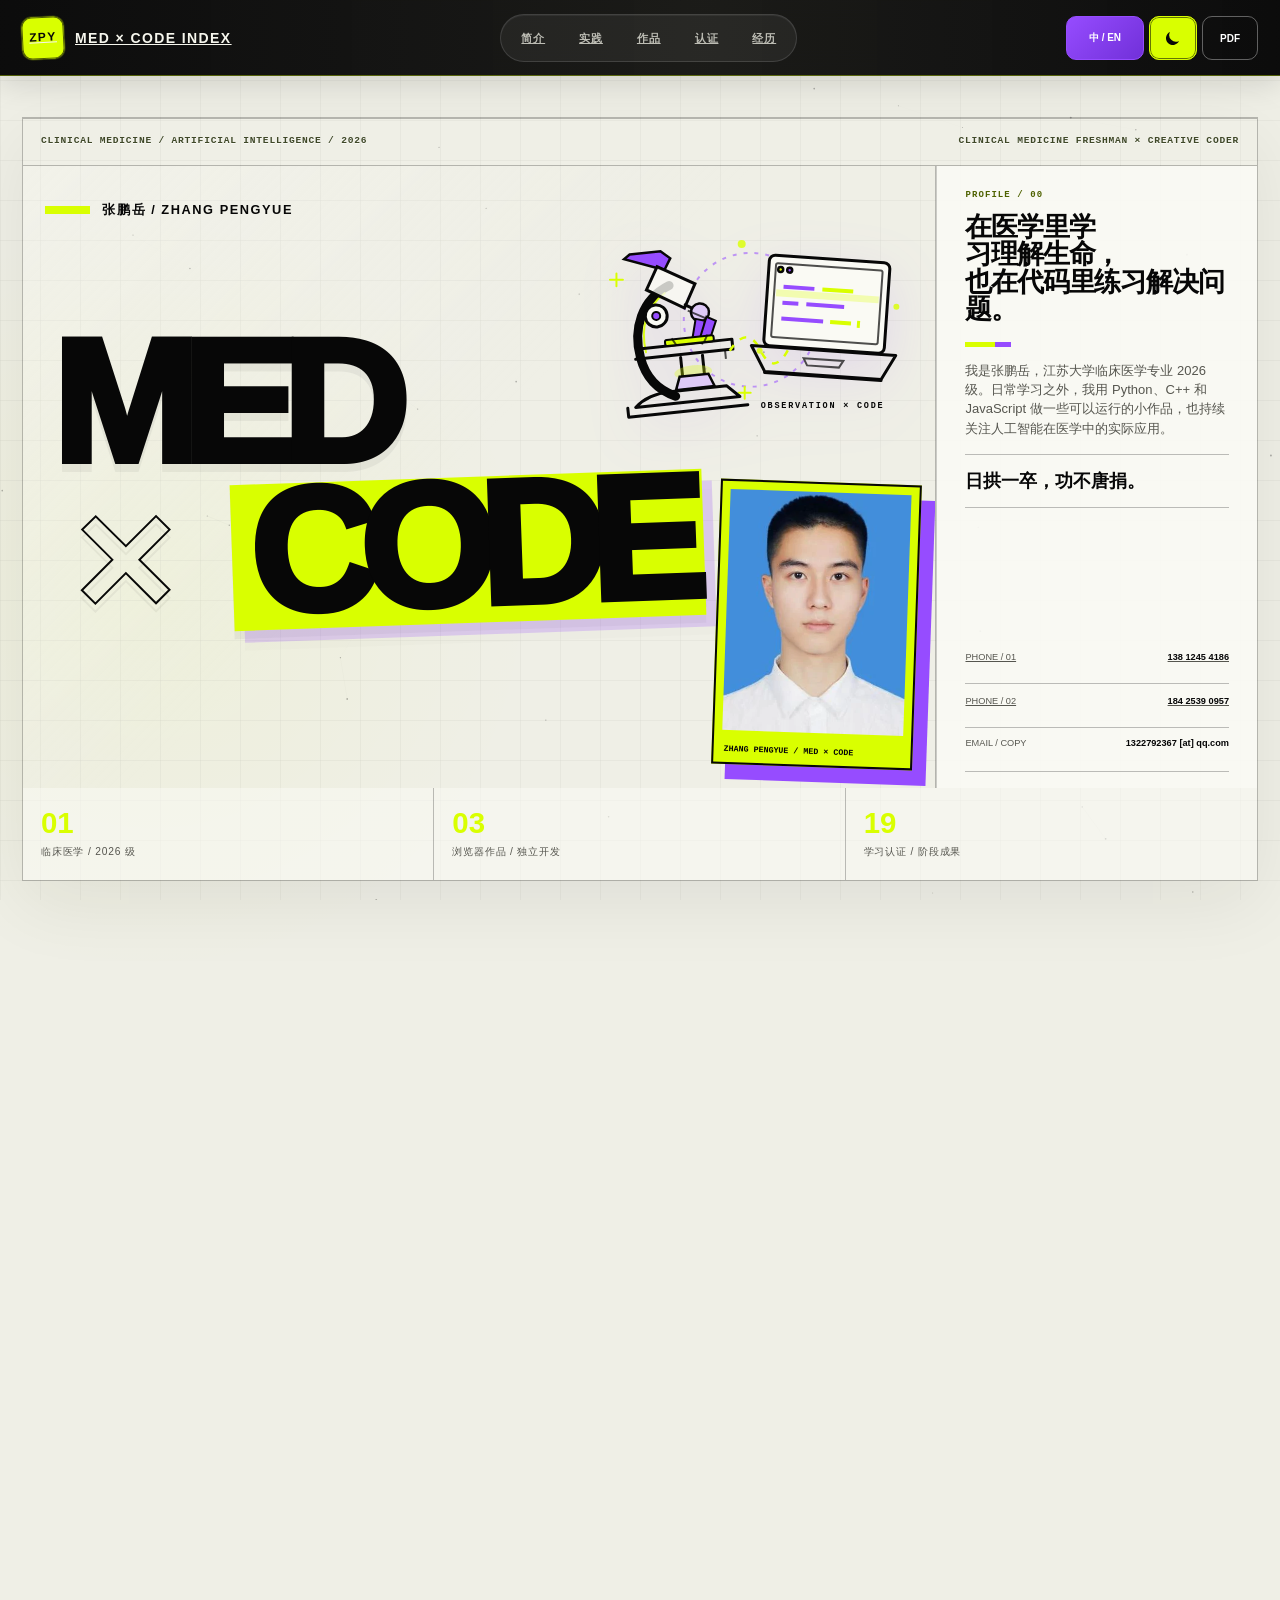
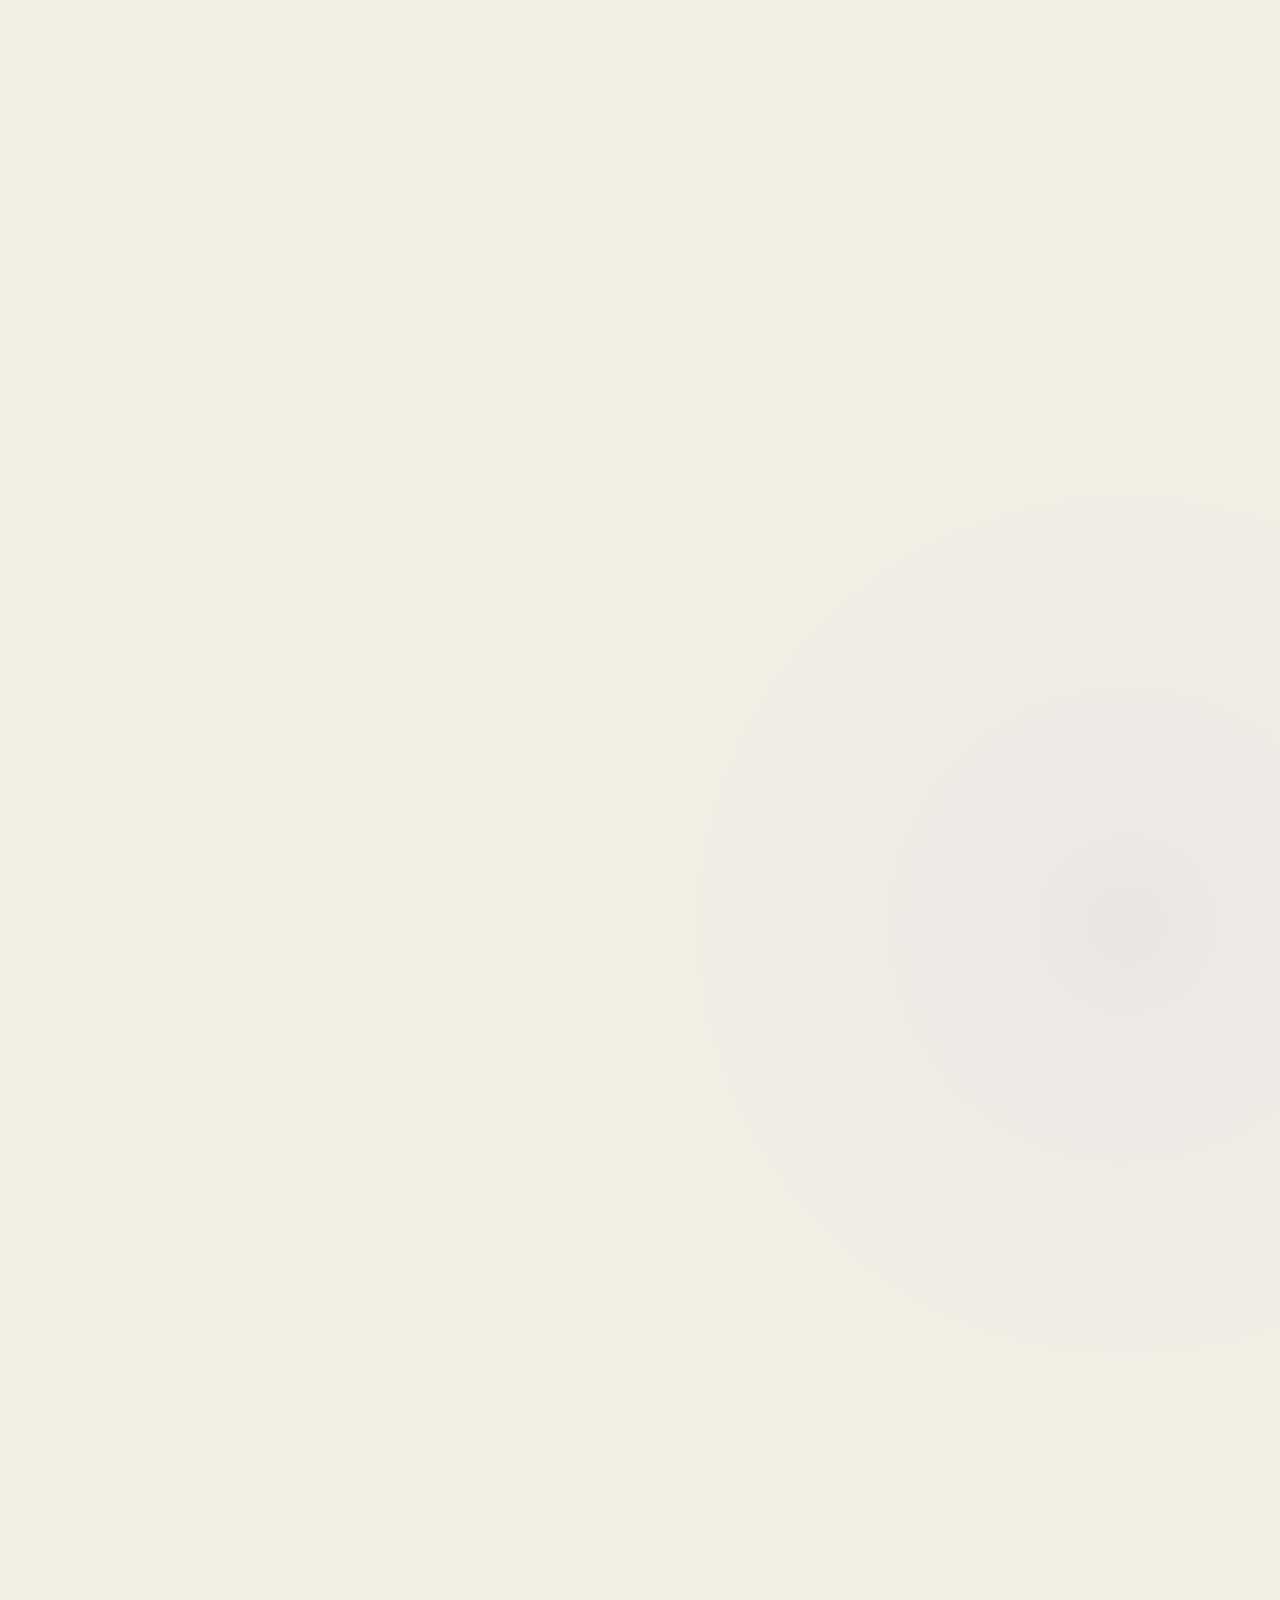
==== commit ceec5e13: "Add files via upload" ====
--- a/index.html
+++ b/index.html
@@ -1,323 +1,322 @@
 <!doctype html>
+<script>
+  // Normalize the one legacy certificate URL before any dynamic card is rendered.
+  (()=>{
+    const proto=window.HTMLImageElement&&HTMLImageElement.prototype;
+    const descriptor=proto&&Object.getOwnPropertyDescriptor(proto,'src');
+    if(!descriptor||!descriptor.set)return;
+    Object.defineProperty(proto,'src',{
+      configurable:descriptor.configurable,
+      enumerable:descriptor.enumerable,
+      get:descriptor.get,
+      set(value){
+        if(typeof value==='string'&&value.includes('Prompt Engineer 证书.webp'))value=value.replace('Prompt Engineer 证书.webp','Prompt Engineer 证书.png');
+        descriptor.set.call(this,value);
+      }
+    });
+  })();
+</script>
 <html lang="zh-CN" data-theme="light">
 <head>
   <meta charset="utf-8">
   <meta name="viewport" content="width=device-width, initial-scale=1, viewport-fit=cover">
   <meta name="description" content="张鹏岳个人简历">
+  <meta name="theme-color" content="#070707">
+  <meta name="color-scheme" content="light dark">
+  <link rel="preload" as="image" href="证件照_WPS证件照.webp" type="image/webp" fetchpriority="high">
+  <style id="critical-mobile">
+    *,*::before,*::after{box-sizing:border-box}html{overflow-x:hidden;-webkit-text-size-adjust:100%;scroll-behavior:smooth}body{margin:0;min-width:320px;overflow-x:hidden;background:#efefe6;color:#070707;font:16px/1.6 Arial,"PingFang SC","Microsoft YaHei",sans-serif}img,video,svg{max-width:100%;height:auto}button,a,[role=button]{-webkit-tap-highlight-color:transparent;touch-action:manipulation}#acid-app{min-width:320px}.a-section,.a-contact-sec{content-visibility:auto;contain-intrinsic-size:auto 760px}.a-cert{content-visibility:auto;contain-intrinsic-size:auto 420px}.a-wrap{width:min(1240px,calc(100% - 24px));margin-inline:auto}.a-header{position:sticky;top:0;z-index:60;min-height:62px}.a-header-in{padding-inline:max(0px,env(safe-area-inset-left)) max(0px,env(safe-area-inset-right))}.a-hero{padding:10px 0 12px}.a-tool,.a-filter,.a-dialog-step,.a-dialog-close,.a-contact-btn,.a-launch,.a-contact a,.a-email-top,.a-top{min-height:44px}
+    @media(min-width:701px){.a-wrap{width:min(1240px,calc(100% - 44px))}.a-hero{padding:28px 0 24px}}
+  </style>
   <title>张鹏岳｜个人简历</title>
-  <style>
-    :root{--bg:#f7f8fc;--surface:rgba(255,255,255,.8);--solid:#fff;--text:#182033;--muted:#69748d;--line:#e3e8f2;--primary:#4f46e5;--violet:#7c3aed;--accent:#0ea5a4;--shadow:0 16px 42px rgba(37,48,98,.11);--header:70px} [data-theme=dark]{--bg:#101321;--surface:rgba(24,29,48,.82);--solid:#191e31;--text:#f1f4ff;--muted:#a6afc5;--line:#2c344e;--primary:#918aff;--violet:#bd8dff;--accent:#36d5c4;--shadow:0 16px 42px rgba(0,0,0,.3)}
-    *{box-sizing:border-box} html{scroll-behavior:smooth;scroll-padding-top:90px} body{margin:0;min-width:320px;color:var(--text);background:radial-gradient(circle at 5% 0%,color-mix(in srgb,var(--primary) 13%,transparent),transparent 30rem),radial-gradient(circle at 95% 8%,color-mix(in srgb,var(--accent) 11%,transparent),transparent 27rem),var(--bg);font:16px/1.65 -apple-system,BlinkMacSystemFont,"Segoe UI","PingFang SC","Microsoft YaHei",Arial,sans-serif;transition:.2s background,.2s color} body:before{content:"";position:fixed;inset:0;z-index:-1;opacity:.3;background-image:linear-gradient(to right,var(--line) 1px,transparent 1px),linear-gradient(to bottom,var(--line) 1px,transparent 1px);background-size:38px 38px;mask-image:linear-gradient(#000,transparent 58%)} a{color:inherit;text-decoration:none} button{font:inherit} [hidden]{display:none!important}.wrap{width:min(1120px,calc(100% - 40px));margin:auto}
-    header{position:sticky;top:0;z-index:10;height:var(--header);border-bottom:1px solid color-mix(in srgb,var(--line) 85%,transparent);background:color-mix(in srgb,var(--bg) 80%,transparent);backdrop-filter:blur(16px)}.head{height:100%;display:flex;align-items:center;justify-content:space-between;gap:18px}.brand{font-weight:800;letter-spacing:-.02em;white-space:nowrap}.brand small{display:block;color:var(--primary);font-size:10px;letter-spacing:.12em;line-height:1;text-transform:uppercase}.nav{display:flex;gap:2px;overflow-x:auto;scrollbar-width:none}.nav a{padding:7px 9px;border-radius:8px;color:var(--muted);font-size:13px;white-space:nowrap}.nav a:hover{color:var(--primary);background:color-mix(in srgb,var(--primary) 9%,transparent)}.actions{display:flex;gap:6px}.icon-btn{display:grid;place-items:center;width:36px;height:36px;padding:0;border:1px solid var(--line);border-radius:10px;color:var(--text);background:var(--surface);cursor:pointer;transition:.18s transform}.icon-btn:hover,.btn:hover{transform:translateY(-2px)}.icon{width:17px;height:17px;fill:none;stroke:currentColor;stroke-width:1.8;stroke-linecap:round;stroke-linejoin:round}
-    main{padding-bottom:42px}.hero{position:relative;overflow:hidden;margin-top:32px;padding:clamp(32px,6vw,70px);border:1px solid color-mix(in srgb,var(--primary) 20%,var(--line));border-radius:30px;background:linear-gradient(135deg,color-mix(in srgb,var(--primary) 13%,var(--solid)),var(--solid) 52%,color-mix(in srgb,var(--accent) 9%,var(--solid)));box-shadow:var(--shadow);animation:enter .55s both}.hero:after{content:"";position:absolute;top:-160px;right:-80px;width:290px;height:290px;border:44px solid color-mix(in srgb,var(--primary) 10%,transparent);border-radius:50%}.hero-grid{position:relative;z-index:1;display:grid;grid-template-columns:1fr auto;align-items:center;gap:38px}.eyebrow{display:flex;align-items:center;gap:8px;margin:0 0 13px;color:var(--primary);font-size:12px;font-weight:800;letter-spacing:.1em;text-transform:uppercase}.eyebrow:before{width:7px;height:7px;border-radius:50%;background:var(--accent);box-shadow:0 0 0 5px color-mix(in srgb,var(--accent) 15%,transparent);content:""}h1,h2,h3,p{margin-top:0}h1{margin-bottom:10px;font-size:clamp(36px,5vw,62px);line-height:1.08;letter-spacing:-.055em}.role{margin-bottom:18px;color:var(--primary);font-size:clamp(16px,2vw,21px);font-weight:700}.summary{max-width:670px;margin-bottom:23px;color:var(--muted)}.badges,.contact-list,.tech{display:flex;flex-wrap:wrap;gap:8px}.badge{display:inline-flex;align-items:center;min-height:29px;padding:4px 11px;border:1px solid color-mix(in srgb,var(--primary) 19%,var(--line));border-radius:999px;color:color-mix(in srgb,var(--primary) 83%,var(--text));background:color-mix(in srgb,var(--primary) 8%,var(--solid));font-size:12px;font-weight:700}.hero-actions{display:flex;flex-wrap:wrap;gap:10px;margin-top:25px}.btn{display:inline-flex;align-items:center;justify-content:center;min-height:42px;padding:9px 15px;border:1px solid transparent;border-radius:11px;cursor:pointer;font-size:14px;font-weight:700;transition:.18s transform}.primary{color:#fff;background:linear-gradient(135deg,var(--primary),var(--violet));box-shadow:0 8px 17px color-mix(in srgb,var(--primary) 24%,transparent)}.secondary{border-color:var(--line);color:var(--text);background:var(--surface)}.avatar{display:grid;place-items:center;width:clamp(125px,16vw,178px);aspect-ratio:1;border:1px solid color-mix(in srgb,var(--primary) 28%,var(--line));border-radius:30px;color:#fff;background:radial-gradient(circle at 25% 20%,rgba(255,255,255,.3),transparent 26%),linear-gradient(135deg,var(--primary),var(--violet));box-shadow:14px 16px 0 color-mix(in srgb,var(--accent) 14%,transparent);font-size:clamp(38px,5vw,60px);font-weight:800;letter-spacing:-.08em}
-    section{margin-top:74px}.section-head{display:flex;align-items:end;justify-content:space-between;gap:18px;margin-bottom:22px}.kicker{margin:0 0 3px;color:var(--primary);font-size:12px;font-weight:800;letter-spacing:.12em;text-transform:uppercase}h2{margin:0;font-size:clamp(25px,3vw,34px);line-height:1.18;letter-spacing:-.035em}.note{max-width:380px;margin:0;color:var(--muted);font-size:13px;text-align:right}.metrics{display:grid;grid-template-columns:repeat(4,1fr);gap:14px}.metric,.card,.timeline-card,.skill-group,.education-card{border:1px solid var(--line);border-radius:22px;background:var(--surface);box-shadow:0 5px 20px rgba(44,53,95,.035)}.metric{position:relative;overflow:hidden;min-height:154px;padding:22px}.metric:before{position:absolute;top:0;left:22px;width:38px;height:3px;border-radius:0 0 5px 5px;background:linear-gradient(90deg,var(--primary),var(--accent));content:""}.metric strong{display:block;margin-bottom:6px;color:var(--primary);font-size:clamp(30px,4vw,42px);line-height:1.1;letter-spacing:-.055em}.metric p{margin:0;font-size:14px;font-weight:700}.metric small{display:block;margin-top:5px;color:var(--muted);font-size:12px;font-weight:400}
-    .tabs{display:flex;gap:5px;width:max-content;max-width:100%;margin-bottom:18px;padding:5px;overflow:auto;border:1px solid var(--line);border-radius:13px;background:var(--surface)}.tab{flex:0 0 auto;padding:8px 15px;border:0;border-radius:9px;color:var(--muted);background:transparent;cursor:pointer;font-size:13px;font-weight:700}.tab[aria-selected=true]{color:var(--primary);background:var(--solid);box-shadow:0 3px 10px rgba(40,48,87,.09)}.timeline{display:grid;gap:13px}.timeline-card{position:relative;padding:23px 24px 23px 30px;transition:.2s transform,.2s border-color,.2s box-shadow}.timeline-card:before{position:absolute;top:30px;left:0;width:4px;height:calc(100% - 60px);border-radius:0 5px 5px 0;background:linear-gradient(var(--primary),var(--accent));content:""}.timeline-card:hover,.card:hover,.skill-group:hover,.education-card:hover{border-color:color-mix(in srgb,var(--primary) 32%,var(--line));box-shadow:var(--shadow);transform:translateY(-4px)}.item-top{display:flex;align-items:flex-start;justify-content:space-between;gap:18px;margin-bottom:9px}.company{margin:0 0 2px;color:var(--primary);font-size:13px;font-weight:800}h3{margin:0;font-size:19px;line-height:1.35;letter-spacing:-.02em}.date{flex:0 0 auto;padding:3px 9px;border-radius:999px;color:var(--muted);background:color-mix(in srgb,var(--muted) 10%,transparent);font-size:12px;white-space:nowrap}.location{margin:0 0 12px;color:var(--muted);font-size:13px}.points{display:grid;gap:7px;margin:0;padding-left:19px;color:var(--muted);font-size:14px}.points li::marker{color:var(--primary)}.projects{display:grid;grid-template-columns:repeat(2,minmax(0,1fr));gap:15px}.card{display:flex;flex-direction:column;min-height:250px;padding:24px;transition:.2s transform,.2s border-color,.2s box-shadow}.project-text{margin:13px 0 0;color:var(--muted);font-size:14px}.tech{margin-top:17px}.tech .badge{min-height:25px;padding:3px 9px;border-color:var(--line);color:var(--muted);background:transparent;font-size:11px}.project-link{margin-top:auto;padding-top:18px;color:var(--primary);font-size:13px;font-weight:800}.project-link:hover{text-decoration:underline}
-    .skills{display:grid;grid-template-columns:repeat(2,1fr);gap:14px}.skill-group{padding:22px;transition:.2s transform,.2s border-color,.2s box-shadow}.skill-group h3{margin-bottom:16px;font-size:16px}.skill-row+.skill-row{margin-top:13px}.skill-name{display:flex;justify-content:space-between;gap:12px;margin-bottom:6px;font-size:13px;font-weight:700}.skill-name span:last-child{color:var(--muted);font-size:11px;font-weight:600}.bar{height:7px;overflow:hidden;border-radius:999px;background:color-mix(in srgb,var(--muted) 13%,transparent)}.bar i{display:block;width:var(--value);height:100%;border-radius:inherit;background:linear-gradient(90deg,var(--primary),var(--accent))}.education{display:grid;grid-template-columns:1.15fr .85fr;gap:14px}.education-card{padding:24px}.education-card+.education-card{margin-top:12px}.certs{display:grid;gap:11px;margin:0;padding:0;list-style:none}.certs li{display:flex;justify-content:space-between;gap:12px;padding-bottom:11px;border-bottom:1px solid var(--line);font-size:14px;font-weight:700}.certs li:last-child{padding-bottom:0;border:0}.certs span{color:var(--muted);font-size:12px;font-weight:500}
-    .contact{display:flex;align-items:center;justify-content:space-between;gap:25px;margin-top:70px;padding:clamp(25px,4vw,40px);border-radius:26px;color:#fff;background:linear-gradient(125deg,#3830bc,#6d36cf 65%,#087d83);box-shadow:0 16px 32px rgba(67,57,178,.22)}.contact h2{font-size:clamp(23px,3vw,32px)}.contact p{margin:7px 0 0;color:rgba(255,255,255,.78);font-size:14px}.contact-list{justify-content:flex-end}.contact-list a{display:inline-flex;align-items:center;min-height:36px;padding:7px 12px;border:1px solid rgba(255,255,255,.26);border-radius:9px;background:rgba(255,255,255,.09);font-size:13px;font-weight:700;transition:.18s background,.18s transform}.contact-list a:hover{background:rgba(255,255,255,.2);transform:translateY(-2px)}footer{padding:31px 0 38px;color:var(--muted);font-size:12px;text-align:center}.top{position:fixed;right:22px;bottom:22px;z-index:9;display:grid;place-items:center;width:42px;height:42px;border:1px solid var(--line);border-radius:50%;color:var(--text);background:var(--solid);box-shadow:var(--shadow);cursor:pointer;opacity:0;pointer-events:none;transform:translateY(10px);transition:.2s opacity,.2s transform}.top.visible{opacity:1;pointer-events:auto;transform:none}.toast{position:fixed;bottom:24px;left:50%;z-index:20;padding:9px 14px;border-radius:999px;color:#fff;background:#1c2438;box-shadow:var(--shadow);font-size:13px;opacity:0;pointer-events:none;transform:translate(-50%,16px);transition:.2s opacity,.2s transform}.toast.show{opacity:1;transform:translate(-50%,0)}@keyframes enter{from{opacity:0;transform:translateY(12px)}to{opacity:1;transform:none}}
-    @media(max-width:840px){.nav{display:none}.metrics{grid-template-columns:repeat(2,1fr)}.hero-grid{grid-template-columns:1fr}.avatar{order:-1}.education{grid-template-columns:1fr}.contact{align-items:flex-start;flex-direction:column}.contact-list{justify-content:flex-start}}@media(max-width:570px){:root{--header:62px}.wrap{width:min(100% - 28px,1120px)}.brand{font-size:14px}.actions .icon-btn:last-child{display:none}.hero{margin-top:18px;border-radius:23px}section{margin-top:53px}.section-head{align-items:flex-start;flex-direction:column;margin-bottom:17px}.note{text-align:left}.metrics,.projects,.skills{grid-template-columns:1fr}.metric{min-height:126px}.item-top{flex-direction:column;gap:7px}.date{white-space:normal}.timeline-card,.card,.education-card{padding:20px}.contact{margin-top:53px;border-radius:22px}}@media(prefers-reduced-motion:reduce){*,*:before,*:after{scroll-behavior:auto!important;animation-duration:.01ms!important;transition-duration:.01ms!important}}@media print{:root{--bg:#fff;--surface:#fff;--solid:#fff;--text:#111827;--muted:#4b5563;--line:#d1d5db}@page{size:A4;margin:11mm}body{background:#fff;font-size:10pt}body:before,header,.top,.toast,.hero-actions,.contact{display:none!important}.wrap{width:100%}main{padding:0}.hero{margin:0;padding:0 0 15px;border:0;border-bottom:1px solid var(--line);border-radius:0;box-shadow:none;background:transparent}.hero:after,.avatar{display:none}.hero-grid{display:block}section{margin-top:24px;break-inside:avoid}.section-head{margin-bottom:10px}h1{font-size:30pt}h2{font-size:18pt}.metrics{grid-template-columns:repeat(4,1fr);gap:7px}.metric,.timeline-card,.card,.education-card,.skill-group{box-shadow:none;break-inside:avoid}.metric{min-height:auto;padding:13px}.metric strong{font-size:23pt}.timeline-card,.card,.skill-group,.education-card{padding:14px}.projects,.skills{gap:8px}.tabs{display:none}.panel[hidden]{display:none!important}footer{padding:16px 0 0}}
-  </style>
-  <style id="mobile-performance-style">
-    /* Mobile-first guardrails: compact flow, safe-area spacing and 44px touch targets. */
-    html{overflow-x:hidden;-webkit-text-size-adjust:100%}body{overflow-x:hidden}button,a,[role="button"]{-webkit-tap-highlight-color:transparent}
-    .a-tool,.a-filter,.a-dialog-step,.a-dialog-close,.a-contact-btn,.a-launch,.a-contact a,.a-email-top,.a-top{min-height:44px}.a-filter{padding-inline:14px}.a-dialog-step,.a-dialog-close{min-width:44px}
-    .a-section,.a-contact-sec{content-visibility:auto;contain-intrinsic-size:auto 760px}.a-cert{content-visibility:auto;contain-intrinsic-size:auto 420px}.a-photo img,.a-cert-img img{display:block}
-    @media(max-width:700px){.a-wrap{width:min(100% - 24px,1240px)}.a-header-in{padding-left:max(0px,env(safe-area-inset-left));padding-right:max(0px,env(safe-area-inset-right))}.a-brand{font-size:11px}.a-nav{display:none}.a-tools{gap:5px}.a-tool{min-width:44px;height:44px;padding:0 8px}.a-tool#a-lang{font-size:9px}.a-tool#a-print{display:none}.a-hero{padding-top:10px;padding-bottom:12px;min-height:0}.a-hero-main{display:flex;flex-direction:column;min-height:0}.a-type{min-height:440px;padding:94px 8px 26px;border-right:0;border-bottom:1px solid var(--a-line)}.a-medcode-symbol{position:absolute;right:-2px;top:12px;width:min(86vw,270px);opacity:.96}.a-mega{font-size:clamp(62px,22vw,118px)}.a-side{min-height:0;padding:22px 15px}.a-contact a,.a-email-top{padding-block:11px}.a-section{padding-top:70px}.a-section-head{gap:15px;margin-bottom:24px}.a-title{font-size:clamp(48px,16vw,84px)}.a-profile,.a-journey{grid-template-columns:1fr}.a-card.wide{grid-column:auto}.a-card{padding:20px}.a-practice{display:flex;flex-direction:column}.a-practice-copy{transform:none}.a-photo,.a-pa{height:260px}.a-pa{height:360px}.a-waterfall{columns:1}.a-stream{touch-action:pan-x pan-y;scroll-snap-type:x proximity}.a-stream .a-certs{min-height:470px;padding:74px 34px 64px;gap:22px}.a-stream .a-cert,.a-stream .a-cert:nth-child(3n),.a-stream .a-cert:nth-child(4n){flex-basis:min(78vw,320px);scroll-snap-align:center}.a-dialog-stage{padding:10px 8px max(48px,env(safe-area-inset-bottom))}.a-dialog-bar{padding-inline:10px}.a-footer{padding-bottom:max(32px,env(safe-area-inset-bottom))}}
-    @media(hover:none){.a-card:hover,.a-media:hover,.a-cert:hover,.a-avatar:hover img,.a-tool:hover{transform:none}}
-    @media(prefers-reduced-motion:reduce){.a-cert{content-visibility:visible}.a-stream .a-cert{will-change:auto}}
-    @media print{.a-section,.a-contact-sec,.a-cert{content-visibility:visible!important;contain-intrinsic-size:auto}}
-  </style>
+<style id="acid-style">
+:root{--bg:#efefe6;--fg:#070707;--muted:#56564f;--panel:#fafaf4;--line:rgba(7,7,7,.25);--acid:#d9ff00;--purple:#964cff;--head:62px}
+[data-theme=dark]{--bg:#070707;--fg:#f6f6ed;--muted:#aaa99f;--panel:#11110f;--line:rgba(246,246,237,.24)}
+body{color:var(--fg);background:var(--bg)}body:before{content:"";position:fixed;inset:0;z-index:-1;opacity:.12;background-image:linear-gradient(var(--line) 1px,transparent 1px),linear-gradient(90deg,var(--line) 1px,transparent 1px);background-size:40px 40px}
+#acid-particles{position:fixed;inset:0;z-index:-1;width:100%;height:100%;pointer-events:none}#acid-app{position:relative;z-index:1;color:var(--fg)}
+.a-header{height:var(--head);color:#f6f6ed;background:rgba(7,7,7,.92);border-bottom:1px solid rgba(255,255,255,.3);backdrop-filter:blur(14px)}.a-header-in{height:100%;display:flex;align-items:center;justify-content:space-between;gap:10px}.a-brand{display:flex;align-items:center;gap:9px;color:#f6f6ed;font-size:11px;font-weight:900;letter-spacing:.08em;text-transform:uppercase}.a-mark{display:grid;place-items:center;width:31px;height:31px;color:#070707;background:var(--acid);border-radius:50%;font-size:10px}.a-nav{display:none;gap:2px}.a-nav a{padding:10px;color:#bdbdb4;font-size:10px;font-weight:900;letter-spacing:.08em;text-transform:uppercase}.a-tools{display:flex;gap:5px}.a-tool{display:grid;place-items:center;min-width:44px;height:44px;padding:0 8px;border:1px solid rgba(255,255,255,.35);color:#fff;background:transparent;cursor:pointer;font-size:9px;font-weight:900}.a-tool#a-lang{background:var(--purple);border-color:var(--purple)}.a-tool#a-theme{background:var(--acid);border-color:var(--acid);color:#070707}.a-tool#a-print{display:none}.a-theme-icon{display:none;width:19px;height:19px}.a-theme-icon path,.a-theme-icon circle,.a-theme-icon line{fill:none;stroke:currentColor;stroke-width:1.8;stroke-linecap:round}.a-theme-icon.moon path,.a-theme-icon.sun circle{fill:currentColor;stroke:none}[data-theme=dark] .a-theme-icon.sun,[data-theme=light] .a-theme-icon.moon{display:block}
+.a-hero-shell{width:100%;border-inline:1px solid var(--line)}.a-microbar{display:flex;justify-content:space-between;gap:12px;padding:9px 10px;border-block:1px solid var(--line);color:var(--muted);font:700 8px/1.3 "Courier New",monospace;letter-spacing:.08em;text-transform:uppercase}.a-hero-main{display:flex;flex-direction:column}.a-type{position:relative;display:flex;flex-direction:column;justify-content:center;min-height:410px;padding:90px 8px 26px;overflow:hidden;border-bottom:1px solid var(--line)}.a-name{position:absolute;top:20px;left:9px;margin:0;font-size:11px;font-weight:900;letter-spacing:.12em;text-transform:uppercase}.a-name:before{display:inline-block;width:27px;height:6px;margin-right:8px;background:var(--acid);content:""}.a-mega{margin:0;font-size:clamp(65px,23vw,118px);font-weight:950;line-height:.73;letter-spacing:-.095em;text-transform:uppercase}.a-mega span{display:block}.a-mega .a-outline{color:transparent;-webkit-text-stroke:1px var(--fg)}.a-mega i{color:#070707;background:var(--acid);font-style:normal;padding:.03em .08em}.a-medcode-symbol{position:absolute;right:-2px;top:12px;width:min(86vw,270px);height:auto;color:var(--fg);opacity:.92}.a-medcode-symbol .line{fill:none;stroke:currentColor;stroke-width:3;stroke-linecap:round;stroke-linejoin:round}.a-medcode-symbol .fine{fill:none;stroke:currentColor;stroke-width:2;opacity:.7}.a-medcode-symbol .acid-fill{fill:var(--acid);stroke:currentColor;stroke-width:2.5}.a-medcode-symbol .purple-fill{fill:var(--purple);stroke:currentColor;stroke-width:2.5}.a-medcode-symbol .screen{fill:var(--panel);stroke:currentColor;stroke-width:3}.a-medcode-symbol .code-acid{stroke:var(--acid);stroke-width:4}.a-medcode-symbol .code-purple{stroke:var(--purple);stroke-width:4}.a-medcode-symbol .signal{fill:none;stroke:var(--acid);stroke-width:2.5;stroke-dasharray:7 8}.a-medcode-symbol .cursor{fill:var(--acid)}.a-avatar{position:absolute;right:7px;bottom:18px;z-index:3;width:108px;margin:0;padding:5px;background:var(--acid);border:2px solid var(--fg);box-shadow:7px 7px 0 var(--purple);transform:rotate(2deg)}.a-avatar img{width:100%;aspect-ratio:3/4;object-fit:cover}.a-avatar figcaption{display:none}.a-side{display:flex;flex-direction:column;justify-content:space-between;gap:22px;min-height:0;padding:22px 15px;background:color-mix(in srgb,var(--panel) 90%,transparent)}.a-label{margin:0 0 12px;color:var(--acid);font:800 9px/1.3 "Courier New",monospace;letter-spacing:.12em;text-transform:uppercase}.a-copy{margin:0;color:var(--muted);font-size:13px}.a-copy strong{display:block;margin-bottom:12px;color:var(--fg);font-size:clamp(23px,7vw,34px);line-height:1.04}.a-motto{margin:20px 0;padding:14px 0;border-block:1px solid var(--line);font-size:17px;font-weight:900}.a-contact{display:grid}.a-contact a,.a-email-top{display:flex;justify-content:space-between;gap:8px;min-height:44px;padding:11px 0;border:0;border-bottom:1px solid var(--line);color:var(--muted);background:transparent;text-align:left;font-size:10px}.a-contact b{color:var(--fg)}.a-stats{display:grid;grid-template-columns:1fr}.a-stat{padding:13px;border-bottom:1px solid var(--line)}.a-stat:last-child{border:0}.a-stat b{display:block;color:var(--acid);font-size:25px;line-height:1}.a-stat span{display:block;margin-top:6px;color:var(--muted);font-size:9px;letter-spacing:.08em;text-transform:uppercase}
+.a-ticker{overflow:hidden;color:#070707;background:var(--acid);border-block:2px solid var(--fg);transform:rotate(-.5deg) scale(1.01)}.a-ticker-in{width:max-content;padding:8px 0;white-space:nowrap;font-size:10px;font-weight:950;letter-spacing:.12em}.a-ticker-in span{margin-right:28px}
+.a-section{padding:80px 0 12px}.a-section-head{display:grid;gap:15px;margin-bottom:24px;padding-bottom:14px;border-bottom:1px solid var(--line)}.a-sec-no{color:var(--acid);font:800 10px/1.2 "Courier New",monospace}.a-title{margin:5px 0 0;font-size:clamp(48px,16vw,84px);font-weight:950;line-height:.82;letter-spacing:-.075em}.a-aside{margin:0;color:var(--muted);font-size:12px}.a-profile,.a-journey{display:grid;grid-template-columns:1fr;gap:12px}.a-card{position:relative;overflow:hidden;min-height:180px;padding:20px;border:1px solid var(--line);background:color-mix(in srgb,var(--panel) 90%,transparent)}.a-card.wide{grid-column:auto}.a-card.acid,.a-journey-card.acid{color:#070707;background:var(--acid);border-color:var(--acid)}.a-card.purple{color:#fff;background:var(--purple);border-color:var(--purple)}.a-code{display:block;margin-bottom:24px;font:800 9px/1 "Courier New",monospace;letter-spacing:.12em;opacity:.72}.a-card h3{max-width:19ch;margin:0 0 12px;font-size:clamp(22px,7vw,36px);line-height:1.02}.a-card p{margin:0;font-size:13px;opacity:.78}.a-tags,.a-meta,.a-contact-actions{display:flex;flex-wrap:wrap;gap:7px;margin-top:17px}.a-tag,.a-meta span{padding:5px 8px;border:1px solid currentColor;border-radius:999px;font-size:9px;font-weight:900}.a-giant{position:absolute;right:-8px;bottom:-35px;font-size:140px;font-weight:950;opacity:.1}
+.a-practice{display:flex;flex-direction:column;gap:12px}.a-practice-copy{padding:23px;color:#070707;background:var(--acid)}.a-practice-copy h3{margin:0 0 14px;font-size:clamp(28px,9vw,50px);line-height:.95}.a-practice-copy p{margin:0;font-size:13px}.a-meta{margin-top:17px}.a-meta span{border-radius:0}.a-photo{position:relative;height:235px;overflow:hidden;border:1px solid var(--line);background:var(--panel);isolation:isolate;transition:transform .35s cubic-bezier(.2,.75,.25,1),box-shadow .35s ease}.a-photo img{display:block;width:100%;height:100%;object-fit:cover;filter:saturate(.62) sepia(.16) contrast(.96) brightness(.98);transition:filter .45s ease,transform .45s cubic-bezier(.2,.75,.25,1)}.a-photo:hover img,.a-photo:focus-within img{filter:saturate(1) sepia(0) contrast(1) brightness(1);transform:scale(1.025)}.a-photo:hover{z-index:4;box-shadow:0 18px 42px rgba(20,20,16,.18)}.a-photo.a-pa{height:380px}.a-photo:after{content:attr(data-tag);position:absolute;left:9px;bottom:9px;padding:5px 8px;color:#070707;background:var(--acid);font:800 9px/1 "Courier New",monospace}
+.a-waterfall{columns:1}.a-media{break-inside:avoid;margin:0 0 14px;overflow:hidden;border:1px solid var(--line);background:var(--panel)}.a-visual{display:grid;place-items:center;min-height:300px;color:#070707;background:var(--acid)}.a-media.tall .a-visual{min-height:430px}.a-media.purple .a-visual{color:#fff;background:var(--purple)}.a-media.black .a-visual{color:var(--fg);background:#050505}.a-glyph{font-size:clamp(70px,18vw,140px);font-weight:950;line-height:.8}.a-glyph small{display:block;margin-top:16px;font:800 9px/1.3 "Courier New",monospace;text-align:center}.a-video{width:100%;min-height:300px;background:#000;object-fit:cover}.a-media-body{padding:20px}.a-kind,.a-org{color:var(--acid);font:800 9px/1.2 "Courier New",monospace;letter-spacing:.1em}.a-media h3{margin:8px 0;font-size:clamp(23px,8vw,36px);line-height:1}.a-media p{margin:0;color:var(--muted);font-size:12px}.a-launch{display:flex;justify-content:space-between;margin-top:17px;padding-top:12px;border-top:1px solid var(--line);font-size:10px;font-weight:900}
+.a-filters{display:flex;flex-wrap:wrap;gap:7px;margin-bottom:20px}.a-filter{padding:8px 12px;border:1px solid var(--line);color:var(--muted);background:var(--panel);cursor:pointer;font-size:9px;font-weight:900}.a-filter[aria-selected=true]{color:#070707;background:var(--acid);border-color:var(--acid)}.a-certs{display:flex;gap:22px;width:max-content;min-height:470px;padding:74px 34px 64px}.a-stream{position:relative;overflow-x:auto;overflow-y:hidden;border-block:1px solid var(--line);cursor:grab;scrollbar-width:none;touch-action:pan-y;overscroll-behavior-x:contain;overscroll-behavior-y:auto;-webkit-overflow-scrolling:touch;scroll-behavior:auto}.a-stream::-webkit-scrollbar{display:none}.a-stream .a-cert{flex:0 0 min(78vw,320px);margin:0;border:1px solid var(--line);background:var(--panel);cursor:zoom-in;will-change:transform}.a-cert-img{aspect-ratio:1.42;overflow:hidden;background:#fff}.a-cert-img img{width:100%;height:100%;object-fit:cover}.a-cert-body{padding:14px}.a-cert h3{margin:7px 0 0;font-size:14px;line-height:1.25}.a-cert.hide{display:none}
+.a-journey-card{min-height:300px;padding:24px;border:1px solid var(--line);background:color-mix(in srgb,var(--panel) 90%,transparent)}.a-year{font-size:52px;font-weight:950;line-height:1}.a-journey-card h3{margin:40px 0 8px;font-size:28px}.a-journey-card p{margin:0;font-size:12px;opacity:.72}.a-skill{margin-top:12px;padding:12px 0;border-top:1px solid var(--line)}.a-skill b{display:block;font-size:12px}.a-skill span{color:var(--muted);font-size:11px}
+.a-contact-sec{padding:80px 0 28px}.a-contact-block{position:relative;overflow:hidden;padding:30px;color:#070707;background:var(--acid)}.a-contact-block h2{position:relative;z-index:1;margin:0;font-size:clamp(55px,18vw,145px);line-height:.78;letter-spacing:-.08em}.a-contact-btn{padding:11px 14px;border:2px solid #070707;color:#070707;background:transparent;cursor:pointer;font-size:10px;font-weight:950}.a-footer{display:flex;flex-direction:column;gap:12px;padding:21px 0 32px;color:var(--muted);font:700 9px/1.5 "Courier New",monospace}.a-top{position:fixed;right:20px;bottom:20px;z-index:40;width:44px;height:44px;border:1px solid var(--acid);color:#070707;background:var(--acid);cursor:pointer;opacity:0;pointer-events:none;transform:translateY(10px);transition:.2s}.a-top.show{opacity:1;pointer-events:auto;transform:none}.a-toast{position:fixed;left:50%;bottom:24px;z-index:100;padding:10px 14px;color:#070707;background:var(--acid);border:2px solid #070707;font-size:10px;font-weight:900;opacity:0;pointer-events:none;transform:translate(-50%,16px);transition:.2s}.a-toast.show{opacity:1;transform:translate(-50%,0)}
+.a-dialog{width:calc(100% - 20px);max-height:92vh;padding:0;border:1px solid var(--acid);color:var(--fg);background:var(--bg)}.a-dialog::backdrop{background:rgba(0,0,0,.88)}.a-dialog-bar{display:flex;align-items:center;justify-content:space-between;gap:10px;padding:10px;border-bottom:1px solid var(--line)}.a-dialog-bar h3{margin:0;font-size:11px}.a-dialog-tools{display:flex;align-items:center;gap:6px}.a-dialog-count{color:var(--acid);font:900 10px "Courier New",monospace}.a-dialog-step,.a-dialog-close{width:44px;height:44px;border:1px solid var(--line);color:var(--fg);background:transparent}.a-dialog-stage{position:relative;display:grid;place-items:center;min-height:calc(92vh - 62px);padding:10px 8px 48px;overflow:hidden}.a-dialog-stage img{max-width:100%;max-height:calc(92vh - 120px);object-fit:contain;background:#fff}.a-dialog-hint{position:absolute;right:10px;bottom:14px;color:var(--muted);font:800 9px "Courier New",monospace}.a-dialog-progress{position:absolute;left:0;bottom:0;width:var(--progress,0%);height:4px;background:var(--acid)}
+.a-reveal{opacity:0;transform:translateY(22px);transition:opacity .55s ease,transform .55s ease}.a-reveal.is-visible{opacity:1;transform:none}@media(prefers-reduced-motion:reduce){.a-reveal{opacity:1;transform:none;transition:none}.a-ticker-in{animation:none}}
+@media(min-width:701px){.a-nav{display:flex}.a-tool{min-width:52px;height:40px}.a-tool#a-print{display:grid}.a-hero-main{display:grid;grid-template-columns:minmax(0,1.65fr) minmax(260px,.35fr);min-height:525px}.a-type{min-height:525px;padding:45px 16px;border-right:1px solid var(--line);border-bottom:0}.a-medcode-symbol{right:2%;top:8%;width:clamp(205px,25vw,340px)}.a-avatar{right:3%;bottom:5%;width:clamp(112px,14vw,190px);padding:7px;box-shadow:12px 12px 0 var(--purple)}.a-avatar figcaption{display:block;padding:6px 2px 0;color:#070707;font:900 8px/1.2 "Courier New",monospace}.a-side{padding:24px}.a-stats{grid-template-columns:repeat(3,1fr)}.a-stat{border-right:1px solid var(--line);border-bottom:0}.a-section{padding-top:112px}.a-section-head{grid-template-columns:1fr auto;align-items:end;gap:28px;margin-bottom:35px}.a-aside{text-align:right}.a-title{font-size:clamp(49px,8vw,108px)}.a-profile{grid-template-columns:1.2fr .8fr .8fr;grid-auto-rows:minmax(180px,auto)}.a-card.wide{grid-column:span 2}.a-card{padding:24px}.a-practice{display:grid;grid-template-columns:repeat(12,1fr);grid-template-rows:repeat(9,62px);gap:12px}.a-practice-copy{grid-column:1/6;grid-row:1/5;padding:27px;transform:rotate(-1deg)}.a-pa{grid-column:6/13;grid-row:1/7;height:auto}.a-pb{grid-column:1/5;grid-row:5/10;height:auto}.a-pc{grid-column:5/9;grid-row:7/10;height:auto}.a-pd{grid-column:9/13;grid-row:7/10;height:auto}.a-waterfall{columns:2;column-gap:14px}.a-certs{min-height:590px;padding:90px max(11vw,80px);gap:clamp(20px,3.2vw,48px)}.a-stream .a-cert{flex-basis:clamp(245px,28vw,390px)}.a-journey{grid-template-columns:1fr 1fr}.a-footer{flex-direction:row;justify-content:space-between}.a-contact-sec{padding-top:115px}.a-contact-block{padding:clamp(28px,6vw,74px)}}
+@media print{#acid-particles,.a-header,.a-ticker,.a-filters,.a-top,.a-toast,.a-dialog,.a-contact-actions,video{display:none!important}.a-wrap{width:100%}.a-section{padding-top:25px;break-inside:avoid}.a-title{font-size:32pt}.a-card,.a-cert,.a-journey-card{break-inside:avoid}.a-certs{display:grid;grid-template-columns:repeat(3,1fr);width:auto;min-height:0;padding:0}.a-stream{overflow:visible;border:0}}
+</style>
+  <style id="hero-previous-layout">
+    /* Restore the previous MED / × CODE composition and the microscope's SVG geometry. */
+    .a-medcode-symbol{aspect-ratio:320/210;overflow:visible;transform:none}
+    .a-medcode-symbol .scope-arm{fill:none;stroke:currentColor;stroke-width:9;stroke-linecap:round}
+    .a-medcode-symbol .scope-arm-accent{fill:none;stroke:var(--acid);stroke-width:2;stroke-linecap:round;opacity:.9}
+    .a-medcode-symbol .scope-glass{fill:color-mix(in srgb,var(--panel) 80%,transparent);stroke:currentColor;stroke-width:3}
+    .a-medcode-symbol .scope-lens{fill:var(--purple);stroke:currentColor;stroke-width:2}
+    .a-medcode-symbol .scope-knob{fill:var(--panel);stroke:currentColor;stroke-width:3}
+    .a-medcode-symbol .scope-metal{fill:color-mix(in srgb,var(--panel) 72%,var(--purple));stroke:currentColor;stroke-width:2.5}
+    .a-medcode-symbol .scope-slide{fill:var(--acid);stroke:currentColor;stroke-width:2}
+    .a-medcode-symbol .scope-glow{fill:var(--acid);opacity:.3;transform-origin:93px 148px}
+    .a-medcode-symbol .motif-ring{fill:none;stroke:var(--purple);stroke-width:2;stroke-dasharray:4 7;opacity:.55;transform-origin:160px 104px}
+    .a-medcode-symbol .motif-dot{fill:var(--acid);opacity:.8}
+    .a-medcode-symbol .motif-cross{fill:none;stroke:var(--acid);stroke-width:2;stroke-linecap:round}
+    .a-medcode-symbol .scan{fill:var(--acid);opacity:.28}
+    @media(max-width:700px){.a-brand>span:last-child,.a-microbar span:last-child{display:none}.a-hero-shell,.a-hero-main,.a-type{min-width:0;max-width:100%}.a-microbar{overflow:hidden}.a-microbar span{overflow:hidden;text-overflow:ellipsis;white-space:nowrap}.a-mega{font-size:clamp(62px,22vw,118px)}.a-mega .a-outline{transform:translateX(1vw);-webkit-text-stroke-width:1px}}
+    @media(min-width:701px){.a-mega{font-size:clamp(74px,14.2vw,205px);line-height:.72}.a-mega .a-outline{transform:translateX(4vw);-webkit-text-stroke:2px var(--fg)}.a-medcode-symbol{right:2%;top:8%;width:clamp(205px,25vw,340px)}}
+  </style>
+  <style id="hero-poster-layout">
+    /* Poster-style hero inspired by the supplied reference: the first viewport is a full-bleed visual. */
+    @media(min-width:701px){
+      body{overflow-x:hidden}
+      #acid-app>.a-header{display:block;height:85px;min-height:85px}
+      #acid-app>.a-header .a-header-in{width:min(1240px,calc(100% - 44px));height:85px}
+      #acid-app>.a-header .a-mark{width:48px;height:48px;font-size:14px}
+      #acid-app>.a-header .a-brand{font-size:18px}
+      #acid-app>.a-header .a-nav a{padding:13px 16px;font-size:14px}
+      #acid-app>.a-header .a-tool{height:66px;min-width:76px;font-size:13px}
+      #acid-app>.a-header .a-tool#a-lang{min-width:100px}
+      #acid-app>.a-header .a-tool#a-theme{min-width:66px}
+      .a-hero{width:100%;max-width:none;margin:0;padding:0;min-height:100vh}
+      .a-hero-shell{border:0;min-height:100vh}
+      .a-microbar,.a-side,.a-stats{display:none}
+      .a-hero-main{display:block;min-height:100vh}
+      .a-type{height:100vh;min-height:760px;padding:0;overflow:hidden;border:0}
+      .a-name{top:4.8vh;left:3.1vw;z-index:5;font-size:clamp(12px,1.2vw,19px);letter-spacing:.12em}
+      .a-name:before{width:3.8vw;height:9px;margin-right:1vw}
+      .a-mega{position:absolute;inset:0;z-index:1;font-size:clamp(110px,20vw,300px);line-height:.72;letter-spacing:-.095em;pointer-events:none}
+      .a-mega>span:first-child{position:absolute;left:3.1vw;top:28vh}
+      .a-mega .a-outline{position:absolute;left:8.6vw;top:49vh;display:block;white-space:nowrap;color:transparent;-webkit-text-stroke:0;transform:none}
+      .a-mega .a-outline:before{content:"×";display:inline-block;color:transparent;-webkit-text-stroke:2px var(--fg);font-weight:400;transform:translate(-2vw,2.5vh) scale(.8)}
+      .a-mega .a-outline i{display:inline-block;margin-left:-9vw;padding:.035em .09em .08em;color:#070707;background:var(--acid);font-style:normal;transform:rotate(-2deg);-webkit-text-stroke:0}
+      .a-medcode-symbol{right:2.5vw;top:8vh;width:34vw;max-width:500px;z-index:3;opacity:1}
+      .a-avatar{right:2.2vw;bottom:4.6vh;width:20vw;max-width:300px;min-width:180px;padding:8px;z-index:4;box-shadow:14px 15px 0 var(--purple)}
+      .a-avatar figcaption{display:block;font-size:clamp(8px,.65vw,11px)}
+    }
+    @media(max-width:700px){
+      .a-mega .a-outline:before{content:none}
+    }
+  </style>
+  <style id="hero-reference-layout">
+    /* Reference composition: framed hero, original copy panel and three bottom stats. */
+    @media(min-width:701px){
+      #acid-app>.a-header{display:block;height:85px;min-height:85px}
+      .a-hero{width:min(1240px,calc(100% - 44px));max-width:none;margin:42px auto 0;padding:0;min-height:0}
+      .a-hero-shell{min-height:0;border:1px solid var(--line)}
+      .a-microbar{display:flex}
+      .a-hero-main{display:grid;grid-template-columns:minmax(0,1.76fr) minmax(310px,.48fr);min-height:calc(100vh - 245px)}
+      .a-microbar{min-height:50px;padding:18px 20px}
+      .a-type{height:auto;min-height:calc(100vh - 245px);padding:0;overflow:hidden;border-right:1px solid var(--line);border-bottom:0}
+      .a-side{display:flex;min-height:calc(100vh - 245px);padding:38px 36px 32px;background:color-mix(in srgb,var(--panel) 90%,transparent)}
+      .a-copy strong{font-size:clamp(30px,3.15vw,62px);line-height:1.02}
+      .a-copy{font-size:clamp(14px,1.15vw,19px)}
+      .a-motto{font-size:clamp(18px,1.7vw,29px)}
+      .a-contact a,.a-email-top{font-size:clamp(11px,.8vw,14px)}
+      .a-stats{display:grid;grid-template-columns:repeat(3,1fr)}
+      .a-stat{padding:24px 20px;border-right:1px solid var(--line);border-bottom:0}
+      .a-stat:last-child{border-right:0}
+      .a-stat b{font-size:clamp(28px,2.6vw,48px)}
+      .a-stat span{font-size:clamp(10px,.8vw,14px)}
+      .a-name{top:5.2%;left:2.1%;font-size:clamp(12px,1.1vw,18px)}
+      .a-name:before{width:3.7vw;height:9px;margin-right:1vw}
+      .a-mega{font-size:clamp(150px,12vw,310px)}
+      .a-mega>span:first-child{top:27.8%;left:3.1%}
+      .a-mega .a-outline{top:47%;left:8.5%;}
+      .a-mega .a-outline:before{transform:translate(-2vw,2.5vh) scale(.8)}
+      .a-mega .a-outline i{margin-left:-6.5vw}
+      .a-medcode-symbol{right:2%;top:8%;width:min(34vw,500px);max-width:500px}
+      .a-avatar{right:2%;bottom:4.5%;width:min(20vw,300px);min-width:180px}
+      /* The lower sections define the page grid; the hero follows the same 1240px / 22px gutter. */
+      .a-hero-main,.a-type,.a-side{min-height:clamp(760px,calc(100vh - 270px),1040px)}
+    }
+  </style>
+  <style id="hero-layout-polish">
+    /* Final header and hero refinement: preserve the structure and original copy. */
+    .a-header{background:linear-gradient(90deg,rgba(7,7,7,.98),rgba(18,18,16,.96) 55%,rgba(7,7,7,.98));border-bottom-color:rgba(217,255,0,.34)}
+    .a-brand{gap:11px;white-space:nowrap}
+    .a-mark{border-radius:10px;box-shadow:inset 0 0 0 1px rgba(7,7,7,.65),0 0 0 1px rgba(217,255,0,.22);transform:rotate(-3deg)}
+    .a-nav{align-items:center;padding:4px;border:1px solid rgba(255,255,255,.13);border-radius:999px;background:rgba(255,255,255,.055);box-shadow:inset 0 1px 0 rgba(255,255,255,.06)}
+    .a-nav a{position:relative;display:grid;place-items:center;min-height:38px;padding:8px 13px;border-radius:999px;line-height:1;transition:color .2s ease,background .2s ease,transform .2s ease}
+    .a-nav a:after{content:"";position:absolute;left:50%;bottom:5px;width:0;height:2px;border-radius:2px;background:var(--acid);transform:translateX(-50%);transition:width .2s ease}
+    .a-nav a:hover{color:#fff;background:rgba(255,255,255,.08);transform:translateY(-1px)}
+    .a-nav a:hover:after,.a-nav a:focus-visible:after{width:18px}
+    .a-tools{align-items:center}
+    .a-tool{border-radius:10px}
+    .a-tool#a-lang{background:linear-gradient(135deg,var(--purple),#7130d9)}
+    .a-tool#a-theme{box-shadow:inset 0 0 0 1px rgba(7,7,7,.55)}
+    .a-ticker{position:relative;isolation:isolate;box-shadow:0 8px 24px rgba(108,128,0,.14)}
+    .a-ticker-in{display:flex;padding:9px 0;animation:a-ribbon-flow 19s linear infinite;will-change:transform}
+    .a-ticker-in span{flex:none;margin:0;padding-right:28px}
+    .a-ticker:after{content:"";position:absolute;inset:-40% auto -40% -18%;z-index:2;width:14%;pointer-events:none;background:linear-gradient(90deg,transparent,rgba(255,255,255,.6),transparent);transform:skewX(-18deg);animation:a-ribbon-shine 4.8s ease-in-out infinite}
+    @keyframes a-ribbon-flow{to{transform:translate3d(-50%,0,0)}}
+    @keyframes a-ribbon-shine{0%,35%{left:-18%;opacity:0}48%{opacity:.78}70%,100%{left:112%;opacity:0}}
+    @media(min-width:701px){
+      #acid-app>.a-header{height:76px;min-height:76px}
+      #acid-app>.a-header .a-header-in{height:76px}
+      #acid-app>.a-header .a-mark{width:42px;height:42px;font-size:12px}
+      #acid-app>.a-header .a-brand{font-size:14px;letter-spacing:.1em}
+      #acid-app>.a-header .a-nav a{font-size:11px}
+      #acid-app>.a-header .a-tool{height:44px;min-width:56px;font-size:10px}
+      #acid-app>.a-header .a-tool#a-lang{min-width:78px}
+      #acid-app>.a-header .a-tool#a-theme{min-width:48px}
+      .a-hero{margin-top:32px}
+      .a-microbar{min-height:48px;padding:16px 18px;font-size:9px}
+      .a-hero-main{grid-template-columns:minmax(0,3.55fr) minmax(280px,1fr);min-height:clamp(720px,calc(100svh - 190px),920px)}
+      .a-type,.a-side{min-height:clamp(720px,calc(100svh - 190px),920px)}
+      .a-side{padding:clamp(24px,2.2vw,34px) clamp(22px,2vw,32px) 28px}
+      .a-copy strong{max-width:none;margin-bottom:20px;font-size:clamp(28px,2.15vw,38px);line-height:1.06;letter-spacing:-.045em}
+      .a-copy{font-size:clamp(14px,1.02vw,17px);line-height:1.65}
+      .a-motto{margin:28px 0;padding:22px 0;font-size:clamp(19px,1.55vw,25px);line-height:1.35}
+      .a-contact a,.a-email-top{min-height:56px;padding:15px 0;font-size:clamp(10px,.82vw,13px)}
+      .a-name{top:5.5%;left:2.4%;font-size:clamp(12px,1vw,17px)}
+      .a-name:before{width:clamp(42px,3.5vw,62px);height:8px}
+      .a-mega{font-size:clamp(138px,13.7vw,220px)}
+      .a-mega>span:first-child{top:28%;left:3%}
+      .a-mega .a-outline{top:50%;left:9%}
+      .a-mega .a-outline:before{transform:translate(-2.5vw,2vh) scale(.72)}
+      .a-mega .a-outline i{margin-left:-6vw;padding:.035em .09em .08em}
+      .a-medcode-symbol{right:2.7%;top:8%;width:min(35%,430px)}
+      .a-avatar{right:2.1%;bottom:3.5%;width:min(22%,270px);min-width:175px}
+      .a-stat{padding:20px 18px}
+      .a-stat b{font-size:clamp(28px,2.3vw,40px)}
+    }
+    @media(min-width:1180px){
+      /* The full intro frame uses the classical landscape golden ratio (width / height ≈ 1.618). */
+      .a-hero-shell{display:grid;grid-template-rows:auto minmax(0,1fr) auto;aspect-ratio:1.618/1;min-height:0}
+      .a-hero-main{grid-template-columns:minmax(0,2.85fr) minmax(310px,1fr)}
+      .a-hero-main,.a-type,.a-side{height:100%;min-height:0}
+      .a-side{gap:12px;padding:24px 28px 16px}
+      .a-copy strong{margin-bottom:14px;font-size:clamp(27px,2vw,34px);line-height:1.02}
+      .a-copy{font-size:clamp(13px,.94vw,15px);line-height:1.48}
+      .a-motto{margin:16px 0;padding:14px 0;font-size:clamp(18px,1.4vw,22px)}
+      .a-contact a,.a-email-top{min-height:44px;padding:10px 0;font-size:clamp(9px,.72vw,11px)}
+    }
+    @media(min-width:701px) and (max-width:1000px){
+      #acid-app>.a-header .a-brand>span:last-child{display:none}
+      #acid-app>.a-header .a-nav a{padding-inline:9px;font-size:10px}
+      #acid-app>.a-header .a-tool#a-print{display:none}
+      .a-hero-main{grid-template-columns:minmax(0,1fr) 270px}
+      .a-side{padding-inline:20px}
+      .a-copy strong{font-size:28px}
+      .a-copy{font-size:13px}
+      .a-mega{font-size:clamp(112px,15vw,150px)}
+      .a-medcode-symbol{width:39%;top:10%}
+      .a-avatar{width:25%;min-width:155px}
+    }
+    @media(max-width:700px){
+      .a-header-in{gap:7px}
+      .a-mark{border-radius:9px}
+      .a-tools{gap:4px}
+      .a-tool{min-width:44px;padding-inline:7px}
+      .a-tool#a-lang{min-width:66px}
+      .a-ticker-in{font-size:9px;animation-duration:30s}
+      .a-ticker:after{display:none}
+    }
+    @media(prefers-reduced-motion:reduce){.a-ticker-in,.a-ticker:after{animation:none}}
+  </style>
+  <style id="visual-finish">
+    :root{--soft-shadow:0 22px 70px rgba(25,25,20,.07);--lift-shadow:0 16px 40px rgba(25,25,20,.11)}
+    body{background-color:var(--bg);background-image:radial-gradient(circle at 12% 8%,color-mix(in srgb,var(--acid) 5%,transparent),transparent 24rem),radial-gradient(circle at 88% 34%,color-mix(in srgb,var(--purple) 5%,transparent),transparent 28rem)}
+    .a-header{box-shadow:0 8px 30px rgba(0,0,0,.13)}
+    .a-brand,.a-nav a,.a-tool{transition:color .2s ease,background .2s ease,transform .2s ease}
+    .a-nav a:hover{color:#070707;background:var(--acid)}
+    .a-tool:hover{transform:translateY(-2px)}
+    .a-hero-shell{box-shadow:var(--soft-shadow)}
+    .a-type{isolation:isolate;background:linear-gradient(135deg,color-mix(in srgb,var(--panel) 26%,transparent),transparent 48%)}
+    .a-type:after{content:"";position:absolute;right:3%;bottom:8%;z-index:-1;width:20%;aspect-ratio:1;border:1px solid color-mix(in srgb,var(--purple) 35%,transparent);border-radius:50%;opacity:.35;pointer-events:none}
+    .a-name,.a-copy strong,.a-title{text-wrap:balance}
+    .a-mega{filter:drop-shadow(0 8px 0 color-mix(in srgb,var(--fg) 5%,transparent))}
+    .a-mega .a-outline i{box-shadow:10px 12px 0 color-mix(in srgb,var(--purple) 22%,transparent)}
+    .a-medcode-symbol{filter:drop-shadow(0 16px 26px color-mix(in srgb,var(--purple) 13%,transparent))}
+    .a-avatar{transition:transform .28s cubic-bezier(.2,.75,.25,1),box-shadow .28s ease}
+    .a-avatar:hover{transform:rotate(1deg) translateY(-5px);box-shadow:18px 20px 0 var(--purple)}
+    .a-side{border-left:1px solid color-mix(in srgb,var(--line) 75%,transparent)}
+    .a-copy strong{position:relative}
+    .a-copy strong:after{content:"";display:block;width:46px;height:5px;margin-top:18px;background:linear-gradient(90deg,var(--acid) 65%,var(--purple) 65%)}
+    .a-contact a,.a-email-top{transition:padding .2s ease,color .2s ease}
+    .a-contact a:hover,.a-email-top:hover{padding-left:7px;color:var(--fg)}
+    .a-stats{background:color-mix(in srgb,var(--panel) 55%,transparent)}
+    .a-stat{transition:background .2s ease}
+    .a-stat:hover{background:color-mix(in srgb,var(--acid) 10%,transparent)}
+    .a-section{scroll-margin-top:100px}
+    .a-section-head{position:relative}
+    .a-section-head:after{content:"";position:absolute;left:0;bottom:-1px;width:clamp(56px,8vw,112px);height:3px;background:linear-gradient(90deg,var(--acid),var(--purple))}
+    .a-title{max-width:12ch}
+    .a-card,.a-media,.a-journey-card,.a-cert{box-shadow:0 10px 32px rgba(20,20,16,.045);transition:transform .25s cubic-bezier(.2,.75,.25,1),box-shadow .25s ease,border-color .25s ease}
+    .a-stream .a-cert{will-change:auto;transition:box-shadow .25s ease,border-color .25s ease}
+    .a-stream.dragging .a-cert{will-change:transform}
+    .a-card:hover,.a-media:hover,.a-journey-card:hover,.a-cert:hover{border-color:color-mix(in srgb,var(--acid) 72%,var(--line));box-shadow:var(--lift-shadow);transform:translateY(-5px)}
+    .a-photo{box-shadow:0 12px 36px rgba(20,20,16,.08)}
+    /* Editorial photo treatment: a little imperfect, like a spread laid out by hand. */
+    .a-practice .a-pa{transform:rotate(1.6deg) translateY(2px)}
+    .a-practice .a-pb{transform:rotate(-2.2deg) translate(-3px,6px)}
+    .a-practice .a-pc{transform:rotate(1.2deg) translateY(-4px)}
+    .a-practice .a-pd{transform:rotate(-1.4deg) translate(3px,3px)}
+    .a-practice .a-photo:hover{transform:rotate(0deg) translateY(-7px) scale(1.015)}
+    @media(hover:none){.a-photo:hover img{filter:saturate(.62) sepia(.16) contrast(.96) brightness(.98);transform:none}.a-photo:hover{box-shadow:0 12px 36px rgba(20,20,16,.08);transform:none}}
+    .a-filter{min-height:44px;padding-inline:16px;transition:transform .18s ease,background .18s ease,color .18s ease}
+    .a-filter:hover{transform:translateY(-2px);color:var(--fg)}
+    .a-contact-block{box-shadow:14px 16px 0 var(--purple)}
+    @media(max-width:700px){
+      .a-hero,.a-hero-shell,.a-hero-main,.a-type,.a-side,.a-stats{width:100%;min-width:0;max-width:100%}
+      .a-hero{margin-top:12px}
+      .a-hero-shell{box-shadow:none}
+      .a-type{min-height:430px}
+      .a-type:after{display:none}
+      .a-practice{display:grid;grid-template-columns:1.08fr .92fr;gap:14px;align-items:start}
+      .a-practice-copy{grid-column:1/-1;transform:rotate(-.7deg)}
+      .a-practice .a-pa{grid-column:1/-1;height:300px}
+      .a-practice .a-pb{grid-column:1/2;height:220px}
+      .a-practice .a-pc{grid-column:2/3;height:185px;margin-top:16px}
+      .a-practice .a-pd{grid-column:1/-1;height:235px;margin-inline:8% 2%}
+      .a-side{padding:25px 18px}
+      .a-copy strong{font-size:clamp(25px,7.2vw,31px);line-height:1.08}
+      .a-copy strong:after{margin-top:15px}
+      .a-motto{margin-block:22px}
+      .a-mega .a-outline i{box-shadow:6px 7px 0 color-mix(in srgb,var(--purple) 22%,transparent)}
+      .a-avatar:hover{transform:rotate(2deg);box-shadow:7px 7px 0 var(--purple)}
+      .a-card:hover,.a-media:hover,.a-journey-card:hover,.a-cert:hover{transform:none}
+      .a-practice .a-pa{transform:rotate(1.2deg) translateY(1px)}
+      .a-practice .a-pb{transform:rotate(-1.8deg) translateX(-2px)}
+      .a-practice .a-pc{transform:rotate(1deg) translateX(2px)}
+      .a-practice .a-pd{transform:rotate(-1deg) translateX(1px)}
+      .a-practice .a-photo:hover{transform:rotate(0deg) translateY(-3px) scale(1.01)}
+      @media(hover:none){.a-practice .a-photo:hover{transform:none}}
+      .a-contact-block{box-shadow:8px 9px 0 var(--purple)}
+    }
+    @media(prefers-reduced-motion:reduce){.a-brand,.a-nav a,.a-tool,.a-avatar,.a-card,.a-media,.a-journey-card,.a-cert,.a-filter{transition:none}}
+    /* Final readability and motion polish. */
+    .a-header{position:fixed;inset:0 0 auto;width:100%;z-index:1000}
+    #acid-app{padding-top:var(--head)}
+    @media(min-width:701px){#acid-app{padding-top:85px}}
+    .a-ticker{width:102.8%;margin-inline:-1.4%;transform:rotate(-1.05deg) scale(1.01);transform-origin:center;z-index:2}
+    .a-microbar{color:#3f4828;font-size:clamp(9px,.75vw,12px);font-weight:800;text-shadow:0 1px 0 rgba(255,255,255,.72)}
+    .a-label,.a-kind,.a-org,.a-sec-no{color:#4f6200}
+    [data-theme=dark] .a-microbar{color:#dce1c5;text-shadow:none}
+    [data-theme=dark] .a-label,[data-theme=dark] .a-kind,[data-theme=dark] .a-org,[data-theme=dark] .a-sec-no{color:var(--acid)}
+    .a-mega .a-outline:before{font-size:1em;font-weight:900;line-height:.72;transform:translate(-2.4vw,1.2vh) scale(1);-webkit-text-stroke:2px var(--fg)}
+    @media(max-width:700px){.a-mega .a-outline:before{font-size:1em;transform:none;-webkit-text-stroke:1px var(--fg)}}
+    .a-media.black .a-visual{color:var(--acid);background:radial-gradient(circle at 50% 42%,#344a37 0,#1b2a20 42%,#080d0a 100%);border-bottom:1px solid rgba(217,255,0,.28)}
+    .a-media.black .a-glyph{text-shadow:0 0 18px rgba(217,255,0,.42),0 0 42px rgba(217,255,0,.18)}
+  </style>
+
 </head>
 <body>
-  <header><div class="wrap head"><a class="brand" href="#top"><small>Personal Resume</small><strong id="nav-name"></strong></a><nav class="nav"><a href="#highlights" data-t="navHighlights"></a><a href="#experience" data-t="navExperience"></a><a href="#projects" data-t="navProjects"></a><a href="#skills" data-t="navSkills"></a><a href="#education" data-t="navEducation"></a></nav><div class="actions"><button id="lang" class="icon-btn" type="button" hidden>EN</button><button id="theme" class="icon-btn" type="button" aria-label="切换深浅色"><svg class="icon" viewBox="0 0 24 24"><path d="M12 3v2M12 19v2M3 12h2M19 12h2M5.6 5.6 7 7M17 17l1.4 1.4M18.4 5.6 17 7M7 17l-1.4 1.4"></path><circle cx="12" cy="12" r="4"></circle></svg></button><button id="print" class="icon-btn" type="button" aria-label="打印"><svg class="icon" viewBox="0 0 24 24"><path d="M6 9V3h12v6M6 18H4a2 2 0 0 1-2-2v-5a2 2 0 0 1 2-2h16a2 2 0 0 1 2 2v5a2 2 0 0 1-2 2h-2"></path><path d="M6 14h12v7H6z"></path></svg></button></div></div></header>
-  <main id="top" class="wrap">
-    <section id="hero" class="hero"><div class="hero-grid"><div><p id="status" class="eyebrow"></p><h1 id="name"></h1><p id="role" class="role"></p><p id="summary" class="summary"></p><div id="keywords" class="badges"></div><div id="hero-actions" class="hero-actions"></div></div><div id="avatar" class="avatar"></div></div></section>
-    <section id="highlights"><div class="section-head"><div><p class="kicker">Highlights</p><h2 data-t="highlights"></h2></div><p class="note" data-t="highlightsNote"></p></div><div id="metrics" class="metrics"></div></section>
-    <section id="experience"><div class="section-head"><div><p class="kicker">Experience</p><h2 data-t="experience"></h2></div><p class="note" data-t="experienceNote"></p></div><div id="experience-tabs"></div></section>
-    <section id="projects"><div class="section-head"><div><p class="kicker">Selected Work</p><h2 data-t="projects"></h2></div><p class="note" data-t="projectsNote"></p></div><div id="project-tabs"></div></section>
-    <section id="skills"><div class="section-head"><div><p class="kicker">Capabilities</p><h2 data-t="skills"></h2></div><p class="note" data-t="skillsNote"></p></div><div id="skill-grid" class="skills"></div></section>
-    <section id="education"><div class="section-head"><div><p class="kicker">Education & Credentials</p><h2 data-t="education"></h2></div></div><div id="education-grid" class="education"></div></section>
-    <section id="contact" class="contact"><div><h2 data-t="contactTitle"></h2><p data-t="contactNote"></p></div><div id="contact-list" class="contact-list"></div></section>
-  </main>
-  <footer><span id="footer"></span></footer><button id="top-btn" class="top" type="button" aria-label="返回顶部"><svg class="icon" viewBox="0 0 24 24"><path d="m18 15-6-6-6 6"></path></svg></button><div id="toast" class="toast" role="status"></div>
-  <script type="text/plain" data-legacy-disabled>
-    /* 将此对象替换为你的真实简历信息；提供 zh 和 en 字段即可自动启用中英切换。 */
-    const resume = {};
-    const dict={zh:{navHighlights:'亮点',navExperience:'经历',navProjects:'项目',navSkills:'技能',navEducation:'教育',highlights:'亮点成果',highlightsNote:'用可量化的结果建立第一印象。',experience:'经历',experienceNote:'按不同阶段快速了解我的职责与贡献。',projects:'精选项目',projectsNote:'从问题、技术到实际结果。',skills:'技能矩阵',skillsNote:'展示当前最具竞争力的能力组合。',education:'教育与证书',contactTitle:'期待与你聊聊',contactNote:'欢迎通过以下方式联系我。',copyEmail:'复制邮箱',copied:'邮箱已复制到剪贴板',copyFail:'复制失败，请手动复制',email:'邮箱',phone:'电话',location:'所在地',view:'查看项目',updated:'最后更新'},en:{navHighlights:'Highlights',navExperience:'Experience',navProjects:'Projects',navSkills:'Skills',navEducation:'Education',highlights:'Highlights',highlightsNote:'A quick view of measurable impact.',experience:'Experience',experienceNote:'Responsibilities and contributions across each stage.',projects:'Selected Projects',projectsNote:'From problem and technology to results.',skills:'Skill Matrix',skillsNote:'A focused view of my strongest capabilities.',education:'Education & Credentials',contactTitle:'Let’s Connect',contactNote:'Feel free to reach out through any channel below.',copyEmail:'Copy email',copied:'Email copied to clipboard',copyFail:'Copy failed. Please copy manually.',email:'Email',phone:'Phone',location:'Location',view:'View project',updated:'Last updated'}};
-    let lang='zh',toastTimer;const $=(s,p=document)=>p.querySelector(s),E=(t,c,x)=>{const n=document.createElement(t);if(c)n.className=c;if(x!==undefined)n.textContent=x;return n},T=x=>typeof x==='string'?x:x?.[lang]||x?.zh||x?.en||'',ok=x=>Array.isArray(x)?x.length:typeof x==='object'?!!(x&&(x.zh||x.en||x.user||x.domain)):!!x,email=()=>resume.email?.user&&resume.email?.domain?resume.email.user+'@'+resume.email.domain:'';function hasEn(x){return Array.isArray(x)?x.some(hasEn):x&&typeof x==='object'?(!!(x.zh&&x.en)||Object.values(x).some(hasEn)):false}function visible(id,v){$('#'+id).hidden=!v}function notice(x){const n=$('#toast');n.textContent=x;n.classList.add('show');clearTimeout(toastTimer);toastTimer=setTimeout(()=>n.classList.remove('show'),2200)}
-    function tabs(target,groups,maker,prefix){const root=$('#'+target);root.replaceChildren();const valid=(groups||[]).filter(g=>g.items?.length);if(!valid.length)return false;const list=E('div','tabs');list.setAttribute('role','tablist');let refs=[];const activate=i=>refs.forEach((r,j)=>{const on=i===j;r.tab.setAttribute('aria-selected',on);r.tab.tabIndex=on?0:-1;r.panel.hidden=!on});valid.forEach((g,i)=>{const id=prefix+'-'+i,tab=E('button','tab',T(g.tab)),panel=E('div','panel');tab.type='button';tab.id=id;tab.setAttribute('role','tab');tab.setAttribute('aria-controls',id+'-panel');tab.setAttribute('aria-selected',i===0);tab.tabIndex=i? -1:0;panel.id=id+'-panel';panel.setAttribute('role','tabpanel');panel.setAttribute('aria-labelledby',id);panel.hidden=!!i;const items=E('div',prefix==='project'?'projects':'timeline');g.items.forEach(x=>items.append(maker(x)));panel.append(items);tab.onclick=()=>activate(i);list.append(tab);root.append(panel);refs.push({tab,panel})});list.onkeydown=e=>{if(!['ArrowRight','ArrowLeft','Home','End'].includes(e.key))return;e.preventDefault();let i=refs.findIndex(r=>r.tab===document.activeElement);i=e.key==='Home'?0:e.key==='End'?refs.length-1:e.key==='ArrowRight'?(i+1)%refs.length:(i-1+refs.length)%refs.length;activate(i);refs[i].tab.focus()};root.prepend(list);return true}
-    function experience(x){const a=E('article','timeline-card'),top=E('div','item-top'),info=E('div');if(ok(x.company))info.append(E('p','company',T(x.company)));info.append(E('h3','',T(x.role)));top.append(info);if(ok(x.date))top.append(E('span','date',T(x.date)));a.append(top);if(ok(x.location))a.append(E('p','location',T(x.location)));if(x.points?.length){const ul=E('ul','points');x.points.forEach(p=>ul.append(E('li','',T(p))));a.append(ul)}return a}function project(x){const a=E('article','card');a.append(E('h3','',T(x.name)));if(ok(x.description))a.append(E('p','project-text',T(x.description)));if(x.tech?.length){const d=E('div','tech');x.tech.forEach(t=>d.append(E('span','badge',T(t))));a.append(d)}if(ok(x.result))a.append(E('p','project-text',T(x.result)));if(x.url){const l=E('a','project-link',dict[lang].view+' ↗');l.href=x.url;l.target='_blank';l.rel='noopener';a.append(l)}return a}
-    function render(){document.documentElement.lang=lang==='zh'?'zh-CN':'en';document.title=T(resume.name)+'｜'+(lang==='zh'?'个人简历':'Resume');$('#nav-name').textContent=T(resume.name);document.querySelectorAll('[data-t]').forEach(n=>n.textContent=dict[lang][n.dataset.t]);$('#lang').textContent=lang==='zh'?'EN':'中';$('#status').textContent=T(resume.status);$('#name').textContent=T(resume.name);$('#role').textContent=T(resume.role);$('#summary').textContent=T(resume.summary);$('#avatar').textContent=resume.initials||T(resume.name).slice(0,2);const ks=$('#keywords');ks.replaceChildren();(resume.keywords||[]).forEach(x=>ks.append(E('span','badge',T(x))));const ha=$('#hero-actions');ha.replaceChildren();if(email()){const b=E('button','btn primary',dict[lang].copyEmail);b.onclick=copy;ha.append(b)}if(resume.phone){const a=E('a','btn secondary',dict[lang].phone+' · '+resume.phone);a.href='tel:'+resume.phone;ha.append(a)}const metrics=$('#metrics');metrics.replaceChildren();(resume.highlights||[]).forEach(x=>{const c=E('article','metric');c.append(E('strong','',T(x.value)),E('p','',T(x.label)));if(ok(x.detail))c.append(E('small','',T(x.detail)));metrics.append(c)});visible('highlights',!!metrics.children.length);visible('experience',tabs('experience-tabs',resume.experience,experience,'experience'));visible('projects',tabs('project-tabs',resume.projects,project,'project'));const sg=$('#skill-grid');sg.replaceChildren();(resume.skills||[]).forEach(g=>{if(!g.items?.length)return;const c=E('article','skill-group');c.append(E('h3','',T(g.category)));g.items.forEach(x=>{const r=E('div','skill-row'),n=E('div','skill-name');n.append(E('span','',T(x.name)),E('span','',T(x.label)));const b=E('div','bar'),i=E('i');i.style.setProperty('--value',Math.max(0,Math.min(100,+x.level||0))+'%');b.append(i);r.append(n,b);c.append(r)});sg.append(c)});visible('skills',!!sg.children.length);const ed=$('#education-grid');ed.replaceChildren();if(resume.education?.length){const col=E('div');resume.education.forEach(x=>{const c=E('article','education-card'),t=E('div','item-top'),d=E('div');d.append(E('h3','',T(x.school)),E('p','company',T(x.degree)));t.append(d);if(ok(x.date))t.append(E('span','date',T(x.date)));c.append(t);if(ok(x.detail))c.append(E('p','project-text',T(x.detail)));col.append(c)});ed.append(col)}if(resume.certificates?.length){const c=E('article','education-card');c.append(E('h3','',lang==='zh'?'证书与奖项':'Certificates & Awards'));const ul=E('ul','certs');resume.certificates.forEach(x=>{const li=E('li');li.append(E('span','',T(x.name)),E('span','',T(x.date)));ul.append(li)});c.append(ul);ed.append(c)}visible('education',!!ed.children.length);const cl=$('#contact-list');cl.replaceChildren();if(email()){const a=E('a','',dict[lang].email+' · '+email());a.href='mailto:'+email();cl.append(a)}if(resume.phone){const a=E('a','',dict[lang].phone+' · '+resume.phone);a.href='tel:'+resume.phone;cl.append(a)}if(ok(resume.location))cl.append(E('a','',dict[lang].location+' · '+T(resume.location)));(resume.links||[]).forEach(x=>{if(!x?.url)return;const a=E('a','',x.label||x.url);a.href=x.url;a.target='_blank';a.rel='noopener';cl.append(a)});visible('contact',!!cl.children.length);$('#footer').textContent='© '+new Date().getFullYear()+' '+T(resume.name)+' · '+dict[lang].updated+' '+T(resume.updated)}
-    async function copy(){try{if(navigator.clipboard?.writeText)await navigator.clipboard.writeText(email());else{const t=E('textarea');t.value=email();t.style.cssText='position:fixed;opacity:0';document.body.append(t);t.select();document.execCommand('copy');t.remove()}notice(dict[lang].copied)}catch{notice(dict[lang].copyFail+': '+email())}}const saved=localStorage.getItem('resume-theme');document.documentElement.dataset.theme=saved||(matchMedia('(prefers-color-scheme:dark)').matches?'dark':'light');$('#theme').onclick=()=>{const t=document.documentElement.dataset.theme==='dark'?'light':'dark';document.documentElement.dataset.theme=t;localStorage.setItem('resume-theme',t)};$('#print').onclick=()=>print();$('#lang').onclick=()=>{lang=lang==='zh'?'en':'zh';render()};$('#lang').hidden=!hasEn(resume);$('#top-btn').onclick=()=>scrollTo({top:0,behavior:'smooth'});addEventListener('scroll',()=>$('#top-btn').classList.toggle('visible',scrollY>500),{passive:true});render();
-  </script>
-  <script type="text/plain" data-legacy-disabled>
-    Object.assign(resume, {
-      name: "张鹏岳",
-      initials: "ZPY",
-      status: "江苏大学临床医学本科在读 · 共青团员",
-      role: "临床医学新生 · 在医学与 AI 之间寻找交集",
-      summary: "左手解剖刀，右手 Python。作为江苏大学临床医学专业学生，我相信未来医学的每一次进步都会与数据科学、人工智能深度共振。选择医学这条需要终身学习的长路，也始终保持对 AI 与编程的热爱；坚持长期主义，以跑步和举铁作为日常重置。",
-      keywords: ["临床医学", "人工智能", "Python", "C++", "长期主义", "运动"],
-      email: { user: "1322792367", domain: "qq.com" },
-      phone: "13812454186",
-      location: "江苏 · 镇江",
-      links: [
-        { label: "备用电话 · 18425390957", url: "tel:18425390957" }
-      ],
-      updated: "2026 年 8 月 15 日",
-      highlights: [
-        { value: "8 项", label: "人工智能专业认证", detail: "覆盖模型训练、Agent、RAG、AIGC 与 AI 编码" },
-        { value: "2 门", label: "编程语言", detail: "持续学习 Python 与 C++" },
-        { value: "1 款", label: "独立开发作品", detail: "Canvas 2D 飞行射击游戏《星际战机：深空突袭》" },
-        { value: "3 项", label: "荣誉与身份", detail: "共青团员、劳动委员、三好学生" }
-      ],
-      experience: [
-        {
-          tab: "社会实践",
-          items: [
-            {
-              company: "镇江芦苇之家义工服务社",
-              role: "“爱在镇江慈善一日捐”志愿服务 · 现场宣传员",
-              date: "2024.08.29",
-              location: "镇江西津渡",
-              points: [
-                "在西津渡参与慈善募捐宣传，向公众介绍公益活动与服务内容。",
-                "协助推广助残、助老项目，在现场沟通中深化对公益事业的认识。",
-                "通过志愿实践锻炼沟通能力，强化社会担当与奉献意识。"
-              ]
-            }
-          ]
-        },
-        {
-          tab: "校园经历",
-          items: [
-            {
-              company: "江苏大学临床医学院",
-              role: "临床医学专业学生",
-              date: "2026.09 — 至今",
-              location: "江苏 · 镇江",
-              points: [
-                "系统修读系统解剖学、组织学与胚胎学、医用化学、细胞生物学与分子生物学、医学导论等核心课程。",
-                "关注临床医学、数据科学与人工智能的交叉方向。",
-                "尝试将临床思维迁移到其他专业领域，用结构化方法拆解复杂问题。"
-              ]
-            }
-          ]
-        },
-        {
-          tab: "荣誉身份",
-          items: [
-            {
-              company: "个人荣誉与学生工作",
-              role: "共青团员 · 劳动委员 · 三好学生",
-              date: "高中阶段至今",
-              location: "镇江中学 / 江苏大学",
-              points: [
-                "政治面貌：共青团员。",
-                "高中阶段担任班级劳动委员，参与班级事务与集体服务。",
-                "高中阶段获三好学生表彰。"
-              ]
-            }
-          ]
-        }
-      ],
-      projects: [
-        {
-          tab: "独立作品",
-          items: [
-            {
-              name: "星际战机：深空突袭",
-              description: "独立设计并开发的 Canvas 2D 飞行射击游戏，完成从玩法构思、系统设计到浏览器端实现的完整流程。",
-              tech: ["Canvas 2D", "JavaScript", "HTML5", "Game Design"],
-              result: "实现 Boss 战、道具系统、商店升级等核心玩法，可直接在浏览器中运行体验。",
-              url: "sub-page/飞机大战/index.html"
-            }
-          ]
-        },
-        {
-          tab: "AI 学习实践",
-          items: [
-            {
-              name: "智能体与大模型应用学习",
-              description: "围绕百炼平台、Prompt Engineering、多轮对话、RAG、Fine-tuning 与大模型内容生产开展系统学习。",
-              tech: ["Prompt", "Agent", "RAG", "Fine-tuning", "LLM"],
-              result: "完成工业和信息化部、阿里云 Clouder 与科大讯飞 AI 大学堂相关课程及认证。",
-              url: ""
-            }
-          ]
-        }
-      ],
-      skills: [
-        {
-          category: "编程语言",
-          items: [
-            { name: "Python", level: 72, label: "持续学习" },
-            { name: "C++", level: 58, label: "持续学习" },
-            { name: "JavaScript / Canvas 2D", level: 68, label: "项目实践" }
-          ]
-        },
-        {
-          category: "人工智能",
-          items: [
-            { name: "Prompt Engineering", level: 78, label: "认证学习" },
-            { name: "Agent / LLM", level: 72, label: "认证学习" },
-            { name: "RAG / Fine-tuning", level: 66, label: "认证学习" }
-          ]
-        },
-        {
-          category: "医学基础",
-          items: [
-            { name: "系统解剖学", level: 65, label: "本科在读" },
-            { name: "组织学与胚胎学", level: 62, label: "本科在读" },
-            { name: "细胞与分子生物学", level: 60, label: "本科在读" }
-          ]
-        },
-        {
-          category: "综合能力",
-          items: [
-            { name: "结构化问题拆解", level: 76, label: "持续训练" },
-            { name: "公益沟通与协作", level: 72, label: "实践经历" },
-            { name: "长期学习与自我管理", level: 84, label: "个人特质" }
-          ]
-        }
-      ],
-      education: [
-        {
-          school: "江苏大学",
-          degree: "临床医学 · 本科在读",
-          date: "2026.09 — 至今",
-          detail: "核心课程：系统解剖学、组织学与胚胎学、医用化学、细胞生物学与分子生物学、医学导论。"
-        },
-        {
-          school: "镇江中学",
-          degree: "高中毕业",
-          date: "2023.09 — 2026.07",
-          detail: "高中阶段担任劳动委员，并获三好学生表彰。"
-        }
-      ],
-      certificates: [
-        { name: "人工智能训练师（初级） · 工业和信息化部", date: "2026.07" },
-        { name: "人工智能训练师（高级） · 工业和信息化部", date: "2026.07" },
-        { name: "基于百炼平台构建智能体应用 · 阿里云 Clouder", date: "2026.07" },
-        { name: "基于通义灵码实现高效 AI 编码实践 · 阿里云 Clouder", date: "2026.07" },
-        { name: "基于 PAI ArtLab 的 AIGC 设计基础 · 阿里云 Clouder", date: "2026.07" },
-        { name: "利用大模型提升内容生产能力 · 阿里云 Clouder", date: "2026.07" },
-        { name: "RAG 应用构建及优化 · 阿里云 Clouder", date: "2026.07" },
-        { name: "AI 大学堂认证 · 科大讯飞 AI 大学堂", date: "2026.07" }
-      ]
-    });
-    lang = "zh";
-    document.getElementById("lang").hidden = !hasEn(resume);
-    render();
-  </script>
-  <style id="acid-style">
-    body>header,body>main,body>footer,body>#top-btn,body>#toast{display:none!important}
-    :root{--a-bg:#070707;--a-fg:#f6f6ed;--a-muted:#aaa99f;--a-panel:#11110f;--a-line:rgba(246,246,237,.24);--a-acid:#d9ff00;--a-purple:#964cff;--a-head:62px}
-    [data-theme=light]{--a-bg:#efefe6;--a-fg:#070707;--a-muted:#56564f;--a-panel:#fafaf4;--a-line:rgba(7,7,7,.25)}
-    body{color:var(--a-fg);background:var(--a-bg);font-family:Arial,"Helvetica Neue","PingFang SC","Microsoft YaHei",sans-serif}
-    body:before{opacity:.14;background-image:linear-gradient(var(--a-line) 1px,transparent 1px),linear-gradient(90deg,var(--a-line) 1px,transparent 1px);background-size:40px 40px}
-    #acid-particles{position:fixed;inset:0;z-index:-1;width:100%;height:100%;pointer-events:none}
-    #acid-app{position:relative;z-index:1;min-width:320px;color:var(--a-fg)}
-    .a-wrap{width:min(1240px,calc(100% - 44px));margin:auto}.a-header{position:sticky;top:0;z-index:60;height:var(--a-head);color:#f6f6ed;background:rgba(7,7,7,.9);border-bottom:1px solid rgba(255,255,255,.3);backdrop-filter:blur(18px)}
-    .a-header-in{height:100%;display:flex;align-items:center;justify-content:space-between;gap:18px}.a-brand{display:flex;align-items:center;gap:10px;font-size:12px;font-weight:900;letter-spacing:.08em;text-transform:uppercase}.a-mark{display:grid;place-items:center;width:31px;height:31px;color:#070707;background:var(--a-acid);border-radius:50%;font-size:10px}.a-nav{display:flex}.a-nav a{padding:8px 10px;color:#bdbdb4;font-size:10px;font-weight:900;letter-spacing:.1em;text-transform:uppercase}.a-nav a:hover{color:#070707;background:var(--a-acid)}.a-tools{display:flex;gap:6px}.a-tool{display:grid;place-items:center;min-width:36px;height:36px;padding:0 9px;border:1px solid rgba(255,255,255,.35);color:#fff;background:transparent;cursor:pointer;font-size:10px;font-weight:900}.a-tool:hover{color:#070707;background:var(--a-acid)}
-    .a-hero{min-height:calc(100vh - var(--a-head));padding:28px 0 24px;display:flex}.a-hero-shell{width:100%;display:grid;grid-template-rows:auto 1fr auto;border-inline:1px solid var(--a-line)}.a-microbar{display:flex;justify-content:space-between;gap:12px;padding:10px 14px;border-block:1px solid var(--a-line);color:var(--a-muted);font:700 9px/1.3 "Courier New",monospace;letter-spacing:.12em;text-transform:uppercase}.a-hero-main{display:grid;grid-template-columns:minmax(0,1.65fr) minmax(260px,.35fr);min-height:525px}.a-type{position:relative;display:flex;flex-direction:column;justify-content:center;padding:45px 16px;overflow:hidden;border-right:1px solid var(--a-line)}.a-name{position:absolute;top:27px;left:18px;display:flex;align-items:center;gap:9px;margin:0;font-size:12px;font-weight:900;letter-spacing:.14em;text-transform:uppercase}.a-name:before{content:"";width:38px;height:7px;background:var(--a-acid)}.a-mega{margin:0;font-size:clamp(74px,14.2vw,205px);font-weight:950;line-height:.72;letter-spacing:-.095em;text-transform:uppercase}.a-mega span{display:block}.a-mega .a-outline{color:transparent;-webkit-text-stroke:2px var(--a-fg);transform:translateX(4vw)}.a-mega i{display:inline-block;padding:.03em .09em .08em;color:#070707;-webkit-text-stroke:0;background:var(--a-acid);font-style:normal;transform:rotate(-2deg)}.a-orbit{position:absolute;right:5%;top:10%;width:clamp(110px,16vw,215px);aspect-ratio:1;border:1px solid var(--a-purple);border-radius:50%;animation:a-spin 12s linear infinite}.a-orbit:before,.a-orbit:after{content:"";position:absolute;inset:16%;border:1px solid var(--a-acid);border-radius:50%;transform:rotate(55deg) scaleY(.35)}.a-orbit:after{transform:rotate(-35deg) scaleY(.5)}@keyframes a-spin{to{transform:rotate(360deg)}}
-    .a-side{display:flex;flex-direction:column;justify-content:space-between;padding:24px;background:color-mix(in srgb,var(--a-panel) 88%,transparent)}.a-label{margin:0 0 13px;color:var(--a-acid);font:800 9px/1.3 "Courier New",monospace;letter-spacing:.14em;text-transform:uppercase}.a-copy{margin:0;color:var(--a-muted);font-size:13px}.a-copy strong{display:block;margin-bottom:13px;color:var(--a-fg);font-size:clamp(23px,3vw,37px);line-height:1.03;letter-spacing:-.05em}.a-motto{margin:24px 0;padding:17px 0;border-block:1px solid var(--a-line);font-size:17px;font-weight:900}.a-contact{display:grid}.a-contact a,.a-email-top{display:flex;justify-content:space-between;gap:8px;padding:9px 0;border:0;border-bottom:1px solid var(--a-line);color:var(--a-muted);background:transparent;cursor:pointer;font-size:10px;text-align:left}.a-contact b{color:var(--a-fg)}.a-contact a:hover,.a-email-top:hover{color:var(--a-acid)}.a-stats{display:grid;grid-template-columns:repeat(3,1fr)}.a-stat{padding:14px;border-right:1px solid var(--a-line)}.a-stat:last-child{border:0}.a-stat b{display:block;color:var(--a-acid);font-size:25px;line-height:1}.a-stat span{display:block;margin-top:7px;color:var(--a-muted);font-size:9px;letter-spacing:.1em;text-transform:uppercase}
-    .a-ticker{overflow:hidden;color:#070707;background:var(--a-acid);border-block:2px solid var(--a-fg);transform:rotate(-.5deg) scale(1.01)}.a-ticker-in{width:max-content;padding:8px 0;white-space:nowrap;animation:a-marquee 24s linear infinite;font-size:11px;font-weight:950;letter-spacing:.15em}.a-ticker-in span{margin-right:32px}@keyframes a-marquee{to{transform:translateX(-50%)}}
-    .a-section{padding:112px 0 15px}.a-section-head{display:grid;grid-template-columns:1fr auto;align-items:end;gap:28px;margin-bottom:35px;padding-bottom:16px;border-bottom:1px solid var(--a-line)}.a-sec-no{color:var(--a-acid);font:800 10px/1.2 "Courier New",monospace;letter-spacing:.13em}.a-title{margin:5px 0 0;font-size:clamp(49px,8vw,108px);font-weight:950;line-height:.82;letter-spacing:-.075em;text-transform:uppercase}.a-aside{max-width:32ch;margin:0;color:var(--a-muted);font-size:12px;text-align:right}
-    .a-profile{display:grid;grid-template-columns:1.2fr .8fr .8fr;grid-auto-rows:minmax(180px,auto);gap:12px}.a-card{position:relative;overflow:hidden;padding:24px;border:1px solid var(--a-line);background:color-mix(in srgb,var(--a-panel) 90%,transparent);transition:.2s transform}.a-card:hover{transform:translateY(-6px) rotate(-.4deg)}.a-card.wide{grid-column:span 2}.a-card.acid{color:#070707;background:var(--a-acid);border-color:var(--a-acid)}.a-card.purple{color:#fff;background:var(--a-purple);border-color:var(--a-purple)}.a-code{display:block;margin-bottom:29px;font:800 9px/1 "Courier New",monospace;letter-spacing:.13em;opacity:.72}.a-card h3{max-width:19ch;margin:0 0 13px;font-size:clamp(22px,3vw,38px);line-height:1.02;letter-spacing:-.045em}.a-card p{max-width:62ch;margin:0;font-size:13px;opacity:.76}.a-giant{position:absolute;right:-10px;bottom:-35px;font-size:140px;font-weight:950;line-height:1;opacity:.1}.a-tags{display:flex;flex-wrap:wrap;gap:7px;margin-top:18px}.a-tag{padding:5px 9px;border:1px solid currentColor;border-radius:999px;font-size:9px;font-weight:900;letter-spacing:.07em}
-    .a-practice{display:grid;grid-template-columns:repeat(12,1fr);grid-template-rows:repeat(9,62px);gap:12px}.a-practice-copy{grid-column:1/6;grid-row:1/5;z-index:2;padding:27px;color:#070707;background:var(--a-acid);transform:rotate(-1deg)}.a-practice-copy h3{margin:0 0 15px;font-size:clamp(28px,4vw,51px);line-height:.96;letter-spacing:-.055em}.a-practice-copy p{margin:0;font-size:13px}.a-meta{display:flex;flex-wrap:wrap;gap:6px;margin-top:17px}.a-meta span{padding:5px 8px;border:1px solid #070707;font:800 9px/1.2 "Courier New",monospace}.a-photo{position:relative;overflow:hidden;border:1px solid var(--a-line);background:var(--a-panel)}.a-photo img{width:100%;height:100%;object-fit:cover;filter:grayscale(1) contrast(1.08);transition:.35s filter,.35s transform}.a-photo:hover img{filter:grayscale(0);transform:scale(1.035)}.a-photo:after{content:attr(data-tag);position:absolute;left:9px;bottom:9px;padding:5px 8px;color:#070707;background:var(--a-acid);font:800 9px/1 "Courier New",monospace}.a-pa{grid-column:6/13;grid-row:1/7}.a-pb{grid-column:1/5;grid-row:5/10}.a-pc{grid-column:5/9;grid-row:7/10}.a-pd{grid-column:9/13;grid-row:7/10}
-    .a-waterfall{columns:2;column-gap:14px}.a-media{break-inside:avoid;margin:0 0 14px;overflow:hidden;border:1px solid var(--a-line);background:var(--a-panel)}.a-media:nth-child(2n){transform:translateY(27px)}.a-visual{position:relative;display:grid;place-items:center;min-height:300px;overflow:hidden;color:#070707;background:var(--a-acid)}.a-media.tall .a-visual{min-height:460px}.a-media.purple .a-visual{color:#fff;background:var(--a-purple)}.a-media.black .a-visual{color:var(--a-fg);background:#050505}.a-visual:before{content:"";position:absolute;width:68%;aspect-ratio:1;border:1px solid currentColor;border-radius:50%;opacity:.23;box-shadow:0 0 0 28px transparent,0 0 0 29px currentColor,0 0 0 66px transparent,0 0 0 67px currentColor}.a-glyph{position:relative;z-index:1;font-size:clamp(70px,11vw,145px);font-weight:950;line-height:.8;letter-spacing:-.12em;transform:rotate(-7deg)}.a-glyph small{display:block;margin-top:17px;font:800 9px/1.3 "Courier New",monospace;letter-spacing:.14em;text-align:center}.a-video{width:100%;min-height:310px;background:#000;object-fit:cover}.a-media-body{padding:20px}.a-kind{color:var(--a-acid);font:800 9px/1.2 "Courier New",monospace;letter-spacing:.13em}.a-media h3{margin:8px 0 9px;font-size:clamp(23px,3vw,37px);line-height:1;letter-spacing:-.045em}.a-media p{margin:0;color:var(--a-muted);font-size:12px}.a-launch{display:flex;justify-content:space-between;margin-top:17px;padding-top:12px;border-top:1px solid var(--a-line);font-size:10px;font-weight:900;letter-spacing:.1em}.a-launch:hover{color:var(--a-acid)}
-    .a-filters{display:flex;flex-wrap:wrap;gap:7px;margin-bottom:20px}.a-filter{padding:8px 12px;border:1px solid var(--a-line);color:var(--a-muted);background:var(--a-panel);cursor:pointer;font-size:9px;font-weight:900;letter-spacing:.09em}.a-filter[aria-selected=true]{color:#070707;background:var(--a-acid);border-color:var(--a-acid)}.a-certs{display:grid;grid-template-columns:repeat(3,1fr);gap:12px}.a-cert{overflow:hidden;border:1px solid var(--a-line);background:var(--a-panel);cursor:zoom-in;transition:.2s transform,.2s border-color}.a-cert:hover{border-color:var(--a-acid);transform:translateY(-5px) rotate(-.4deg)}.a-cert.hide{display:none}.a-cert-img{aspect-ratio:1.42;overflow:hidden;background:#fff}.a-cert-img img{width:100%;height:100%;object-fit:cover}.a-cert-body{padding:14px}.a-org{color:var(--a-acid);font:800 9px/1.2 "Courier New",monospace;letter-spacing:.1em}.a-cert h3{margin:7px 0 0;font-size:14px;line-height:1.25}
-    .a-journey{display:grid;grid-template-columns:1fr 1fr;gap:12px}.a-journey-card{min-height:300px;padding:26px;border:1px solid var(--a-line);background:color-mix(in srgb,var(--a-panel) 90%,transparent)}.a-journey-card.acid{color:#070707;background:var(--a-acid);border-color:var(--a-acid)}.a-year{font-size:57px;font-weight:950;line-height:1;letter-spacing:-.07em}.a-journey-card h3{margin:48px 0 8px;font-size:28px}.a-journey-card p{margin:0;font-size:12px;opacity:.72}.a-skill{margin-top:12px;padding:13px 0;border-top:1px solid var(--a-line)}.a-skill b{display:block;font-size:12px}.a-skill span{color:var(--a-muted);font-size:11px}.a-journey-card.acid .a-skill span{color:#34342e}
-    .a-contact-sec{padding:115px 0 35px}.a-contact-block{position:relative;overflow:hidden;padding:clamp(28px,6vw,74px);color:#070707;background:var(--a-acid)}.a-contact-block:after{content:"@";position:absolute;right:-2vw;bottom:-11vw;font-size:clamp(180px,34vw,470px);font-weight:950;line-height:1;opacity:.12}.a-contact-block h2{position:relative;z-index:1;max-width:9ch;margin:0;font-size:clamp(55px,11vw,148px);line-height:.78;letter-spacing:-.08em}.a-contact-actions{position:relative;z-index:1;display:flex;flex-wrap:wrap;gap:8px;margin-top:38px}.a-contact-btn{padding:11px 14px;border:2px solid #070707;color:#070707;background:transparent;cursor:pointer;font-size:10px;font-weight:950;letter-spacing:.09em}.a-contact-btn:hover{color:var(--a-acid);background:#070707}.a-footer{display:flex;justify-content:space-between;gap:18px;padding:21px 0 32px;color:var(--a-muted);font:700 9px/1.5 "Courier New",monospace}.a-top{position:fixed;right:20px;bottom:20px;z-index:40;width:44px;height:44px;border:1px solid var(--a-acid);color:#070707;background:var(--a-acid);cursor:pointer;opacity:0;pointer-events:none;transform:translateY(10px);transition:.2s}.a-top.show{opacity:1;pointer-events:auto;transform:none}.a-toast{position:fixed;left:50%;bottom:24px;z-index:100;padding:10px 14px;color:#070707;background:var(--a-acid);border:2px solid #070707;font-size:10px;font-weight:900;opacity:0;pointer-events:none;transform:translate(-50%,16px);transition:.2s}.a-toast.show{opacity:1;transform:translate(-50%,0)}.a-dialog{width:min(1050px,calc(100% - 30px));max-height:92vh;padding:0;border:1px solid var(--a-acid);color:var(--a-fg);background:var(--a-bg)}.a-dialog::backdrop{background:rgba(0,0,0,.88);backdrop-filter:blur(8px)}.a-dialog-bar{display:flex;justify-content:space-between;align-items:center;gap:15px;padding:11px 13px;border-bottom:1px solid var(--a-line)}.a-dialog-bar h3{margin:0;font-size:11px}.a-dialog-close{width:34px;height:34px;border:1px solid var(--a-line);color:var(--a-fg);background:transparent;cursor:pointer}.a-dialog img{width:100%;max-height:calc(92vh - 58px);object-fit:contain;background:#fff}
-    @media(max-width:900px){.a-nav{display:none}.a-hero-main{grid-template-columns:1fr}.a-type{min-height:510px;border-right:0;border-bottom:1px solid var(--a-line)}.a-side{min-height:340px}.a-profile{grid-template-columns:1fr 1fr}.a-card.wide{grid-column:span 2}.a-practice{grid-template-rows:repeat(12,54px)}.a-practice-copy{grid-column:1/8;grid-row:1/6}.a-pa{grid-column:7/13;grid-row:2/8}.a-pb{grid-column:1/7;grid-row:6/13}.a-pc{grid-column:7/10;grid-row:8/13}.a-pd{grid-column:10/13;grid-row:8/13}.a-certs{grid-template-columns:repeat(2,1fr)}}
-    @media(max-width:620px){.a-wrap{width:min(100% - 24px,1240px)}.a-brand>span:last-child{display:none}.a-hero{padding-top:15px}.a-hero-shell{border-inline:0}.a-microbar span:last-child{display:none}.a-type{min-height:410px;padding-inline:7px}.a-name{left:9px}.a-mega{font-size:clamp(65px,23vw,118px)}.a-mega .a-outline{transform:translateX(1vw);-webkit-text-stroke-width:1px}.a-stats{grid-template-columns:1fr}.a-stat{border-right:0;border-bottom:1px solid var(--a-line)}.a-section{padding-top:80px}.a-section-head{grid-template-columns:1fr}.a-aside{text-align:left}.a-profile,.a-journey{grid-template-columns:1fr}.a-card.wide{grid-column:auto}.a-practice{display:flex;flex-direction:column}.a-practice-copy{transform:none}.a-photo{height:235px}.a-pa{height:380px}.a-waterfall{columns:1}.a-media:nth-child(2n){transform:none}.a-certs{grid-template-columns:1fr}.a-footer{flex-direction:column}}
-    @media(prefers-reduced-motion:reduce){.a-orbit,.a-ticker-in{animation:none!important}}
-    @media print{body>header,body>main,body>footer{display:none!important}#acid-particles,.a-header,.a-ticker,.a-filters,.a-top,.a-toast,.a-dialog,.a-contact-actions,video{display:none!important}.a-wrap{width:100%}.a-hero{min-height:0;padding:0}.a-hero-main{min-height:0;grid-template-columns:1fr .4fr}.a-type{min-height:260px}.a-mega{font-size:70pt}.a-section{padding-top:25px;break-inside:avoid}.a-title{font-size:32pt}.a-card,.a-cert,.a-journey-card{break-inside:avoid}.a-certs{grid-template-columns:repeat(3,1fr)}}
-  </style>
-
-  <style id="acid-upgrades">
-    .a-avatar{position:absolute;right:3%;bottom:5%;z-index:3;width:clamp(112px,14vw,190px);margin:0;padding:7px;background:var(--a-acid);border:2px solid var(--a-fg);box-shadow:12px 12px 0 var(--a-purple);transform:rotate(2.5deg)}
-    .a-avatar img{width:100%;aspect-ratio:3/4;object-fit:cover;object-position:center top;filter:grayscale(1) contrast(1.08);transition:.25s filter,.25s transform}
-    .a-avatar:hover img{filter:grayscale(0);transform:scale(1.02)}.a-avatar figcaption{padding:6px 2px 0;color:#070707;font:900 8px/1.2 "Courier New",monospace;letter-spacing:.1em;text-transform:uppercase}
-    .a-certs{display:block;columns:3;column-gap:12px}.a-cert{break-inside:avoid;margin:0 0 12px}.a-cert-img{aspect-ratio:auto}.a-cert-img img{height:auto;min-height:0;object-fit:contain}
-    .a-dialog{width:100vw;max-width:none;height:100vh;max-height:none;margin:0;padding:0;border:0;overflow:hidden;background:#070707;color:#f6f6ed}
-    .a-dialog::backdrop{background:#070707}.a-dialog-bar{height:62px;padding:10px 18px;border-bottom:1px solid rgba(255,255,255,.25);background:#070707}.a-dialog-bar h3{font-size:11px;letter-spacing:.07em}.a-dialog-tools{display:flex;align-items:center;gap:8px}.a-dialog-count{min-width:64px;color:var(--a-acid);font:900 10px/1 "Courier New",monospace;text-align:center}.a-dialog-step,.a-dialog-close{width:36px;height:36px;border:1px solid rgba(255,255,255,.35);color:#fff;background:transparent;cursor:pointer}.a-dialog-step:hover,.a-dialog-close:hover{color:#070707;background:var(--a-acid)}
-    .a-dialog-stage{position:relative;display:grid;place-items:center;height:calc(100vh - 62px);padding:24px 84px 40px;overflow:hidden}.a-dialog-stage img{width:auto;max-width:100%;height:auto;max-height:calc(100vh - 126px);object-fit:contain;background:#fff;box-shadow:0 0 0 1px rgba(255,255,255,.2),0 25px 70px rgba(0,0,0,.45);transition:.22s opacity,.22s transform}.a-dialog-stage img.switching{opacity:0;transform:translateY(30px) scale(.97)}
-    .a-dialog-hint{position:absolute;right:18px;bottom:16px;color:#9a9990;font:800 9px/1.3 "Courier New",monospace;letter-spacing:.09em;text-transform:uppercase}.a-dialog-progress{position:absolute;left:0;bottom:0;height:4px;width:var(--progress,0%);background:var(--a-acid);transition:.25s width}
-    @media(max-width:900px){.a-certs{columns:2}.a-avatar{right:2%;bottom:4%;width:145px}.a-dialog-stage{padding:18px 20px 48px}}
-    @media(max-width:620px){.a-certs{columns:1}.a-avatar{width:108px;right:6px;bottom:18px;padding:5px;box-shadow:7px 7px 0 var(--a-purple)}.a-avatar figcaption{display:none}.a-dialog-bar{padding-inline:10px}.a-dialog-bar h3{max-width:46vw;white-space:nowrap;overflow:hidden;text-overflow:ellipsis}.a-dialog-stage{padding:12px 10px 48px}}
-    @media print{.a-avatar{width:105px;box-shadow:none}.a-dialog{display:none!important}}
-  </style>
-
-  <style id="acid-stream-language-style">
-    .a-avatar img{filter:none!important}.a-avatar:hover img{filter:saturate(1.08) contrast(1.03)!important}
-    .a-orbit{border-width:2px}.a-orbit:before,.a-orbit:after{border-width:2px}
-    .a-tools{gap:8px}.a-tool{min-width:64px;height:40px;padding:0 12px;border-width:2px;font-size:10px;letter-spacing:.06em}.a-tool#a-lang{color:#fff;background:var(--a-purple);border-color:var(--a-purple)}.a-tool#a-theme{color:#070707;background:var(--a-acid);border-color:var(--a-acid)}.a-tool#a-print{min-width:44px;color:#fff;background:#070707}.a-tool:hover{transform:translateY(-2px)}
-    .a-stream{position:relative;overflow-x:auto;overflow-y:hidden;margin-top:8px;border-block:1px solid var(--a-line);cursor:grab;scrollbar-width:none;overscroll-behavior:contain;touch-action:pan-x}.a-stream::-webkit-scrollbar{display:none}.a-stream.dragging{cursor:grabbing}.a-stream:before,.a-stream:after{content:"";position:sticky;z-index:0;display:block;left:0;width:100%;height:2px;top:50%;pointer-events:none;background:linear-gradient(90deg,transparent,var(--a-purple) 12%,var(--a-acid) 48%,var(--a-purple) 84%,transparent);box-shadow:0 -28px 0 color-mix(in srgb,var(--a-acid) 18%,transparent),0 28px 0 color-mix(in srgb,var(--a-purple) 18%,transparent)}.a-stream:after{position:absolute;top:calc(50% + 52px);opacity:.55;filter:blur(1px);transform:rotate(-1.5deg)}
-    .a-stream .a-certs{display:flex!important;align-items:center;width:max-content;min-height:590px;padding:90px max(11vw,80px);gap:clamp(20px,3.2vw,48px);columns:auto!important;will-change:scroll-position}.a-stream .a-cert{position:relative;z-index:1;flex:0 0 clamp(245px,28vw,390px);margin:0!important;background:color-mix(in srgb,var(--a-panel) 94%,transparent);box-shadow:0 18px 45px rgba(0,0,0,.25);will-change:transform;transition:border-color .2s,box-shadow .2s}.a-stream .a-cert:nth-child(3n){flex-basis:clamp(225px,25vw,350px)}.a-stream .a-cert:nth-child(4n){flex-basis:clamp(270px,31vw,425px)}.a-stream .a-cert:hover{z-index:4;border-color:var(--a-acid);box-shadow:0 24px 60px color-mix(in srgb,var(--a-purple) 25%,rgba(0,0,0,.4))}.a-stream-label{position:absolute;z-index:5;left:18px;top:16px;padding:6px 9px;color:#070707;background:var(--a-acid);font:900 9px/1 "Courier New",monospace;letter-spacing:.1em;pointer-events:none}.a-stream-label b{font-size:14px}.a-stream-end{position:absolute;right:18px;bottom:14px;color:var(--a-muted);font:800 9px/1.3 "Courier New",monospace;letter-spacing:.08em;pointer-events:none}
-    @media(max-width:700px){.a-header{height:auto;min-height:var(--a-head)}.a-header-in{padding-block:7px}.a-tools{gap:4px}.a-tool{min-width:52px;height:36px;padding:0 8px;font-size:9px}.a-tool#a-print{display:none}.a-stream .a-certs{min-height:490px;padding-inline:45px;gap:26px}.a-stream .a-cert,.a-stream .a-cert:nth-child(3n),.a-stream .a-cert:nth-child(4n){flex-basis:min(78vw,330px)}}
-    @media print{.a-stream{overflow:visible;border:0}.a-stream:before,.a-stream:after,.a-stream-label,.a-stream-end{display:none}.a-stream .a-certs{display:grid!important;grid-template-columns:repeat(3,1fr);width:auto;min-height:0;padding:0;gap:8px}.a-stream .a-cert{transform:none!important}}
-  </style>
-
-  <style id="acid-final-polish">
-    .a-atom{position:absolute;right:5%;top:9%;z-index:2;width:clamp(130px,17vw,230px);height:auto;color:var(--a-fg);opacity:.92;filter:drop-shadow(0 0 10px color-mix(in srgb,var(--a-acid) 18%,transparent));animation:a-atom-breathe 8s ease-in-out infinite}.a-atom .orbit-line{fill:none;stroke:currentColor;stroke-width:2.2;opacity:.8}.a-atom .nucleus{fill:var(--a-acid);stroke:currentColor;stroke-width:2}.a-atom .nucleon{fill:var(--a-purple);stroke:currentColor;stroke-width:1.2}.a-atom .electron{fill:var(--a-acid);stroke:currentColor;stroke-width:1.5}@keyframes a-atom-breathe{50%{transform:scale(1.035) rotate(2deg)}}
-    .a-theme-icon{display:none;width:19px;height:19px}.a-theme-icon path,.a-theme-icon circle{fill:none;stroke:currentColor;stroke-width:1.8;stroke-linecap:round;stroke-linejoin:round}.a-theme-icon.moon path{fill:currentColor;stroke:none}.a-theme-icon.sun circle{fill:currentColor;stroke:none}.a-theme-icon.sun line{stroke:currentColor}
-    [data-theme=dark] .a-theme-icon.sun{display:block}[data-theme=light] .a-theme-icon.moon{display:block}.a-tool#a-theme{min-width:44px;padding:0}.a-reveal{opacity:0;transform:translateY(28px);filter:blur(5px);transition:opacity .72s cubic-bezier(.2,.7,.2,1),transform .72s cubic-bezier(.2,.7,.2,1),filter .72s ease;transition-delay:var(--reveal-delay,0ms)}.a-reveal.is-visible{opacity:1;transform:none;filter:none}.a-reveal-stagger>*{--reveal-delay:calc(var(--reveal-index,0) * 55ms)}
-    @media(prefers-reduced-motion:reduce){.a-atom{animation:none}.a-reveal{opacity:1;transform:none;filter:none;transition:none}}
-  </style>
-
-  <style id="atom-motion-style">
-    .a-atom .proton{fill:var(--a-purple)}.a-atom .neutron{fill:var(--a-fg);opacity:.78}.a-atom animateMotion,.a-atom animateTransform{display:inline}
-    @media(prefers-reduced-motion:reduce){.a-atom{animation:none}.a-atom animateMotion,.a-atom animateTransform{display:none}}
-  </style>
-
-  <style id="atom-scale-trail-style">
-    .a-atom .orbit-line{display:none}.a-atom .nucleon{r:9}.a-atom .electron{r:3.3}.a-atom .electron-trail{r:2.1;fill:var(--a-acid);opacity:.24;filter:blur(.3px)}
-  </style>
-
-  <style id="medcode-symbol-style">
-    .a-medcode-symbol{position:absolute;right:2%;top:8%;z-index:2;width:clamp(205px,25vw,340px);height:auto;color:var(--a-fg);filter:drop-shadow(0 0 12px color-mix(in srgb,var(--a-acid) 16%,transparent))}.a-medcode-symbol .line{fill:none;stroke:currentColor;stroke-width:3;stroke-linecap:round;stroke-linejoin:round}.a-medcode-symbol .fine{stroke-width:2;opacity:.7}.a-medcode-symbol .acid-fill{fill:var(--a-acid);stroke:currentColor;stroke-width:2.5}.a-medcode-symbol .purple-fill{fill:var(--a-purple);stroke:currentColor;stroke-width:2.5}.a-medcode-symbol .screen{fill:color-mix(in srgb,var(--a-panel) 92%,transparent);stroke:currentColor;stroke-width:3}.a-medcode-symbol .code-acid{stroke:var(--a-acid);stroke-width:4;stroke-linecap:square}.a-medcode-symbol .code-purple{stroke:var(--a-purple);stroke-width:4;stroke-linecap:square}.a-medcode-symbol .signal{fill:none;stroke:var(--a-acid);stroke-width:2.5;stroke-dasharray:7 8;animation:a-signal 2.8s linear infinite}.a-medcode-symbol .scan{fill:var(--a-acid);opacity:.28;animation:a-scan 3.2s ease-in-out infinite}.a-medcode-symbol .cursor{fill:var(--a-acid);animation:a-blink 1s steps(1) infinite}@keyframes a-signal{to{stroke-dashoffset:-60}}@keyframes a-scan{0%,100%{transform:translateY(-13px);opacity:.12}50%{transform:translateY(15px);opacity:.42}}@keyframes a-blink{50%{opacity:0}}
-    @media(max-width:900px){.a-medcode-symbol{right:3%;top:10%;width:250px}}@media(max-width:620px){.a-medcode-symbol{right:-15px;top:15%;width:190px;opacity:.9}}@media(prefers-reduced-motion:reduce){.a-medcode-symbol .signal,.a-medcode-symbol .scan,.a-medcode-symbol .cursor{animation:none}}
-  </style>
-
-  <style>.a-medcode-symbol .fine{fill:none;stroke:currentColor}</style>
-  <style id="flask-motion-style">
-    .a-medcode-symbol .flask-liquid{fill:var(--a-acid);opacity:.28;animation:a-liquid 4s ease-in-out infinite;transform-origin:86px 168px}.a-medcode-symbol .reagent-drop{fill:var(--a-purple);animation:a-drop 2.3s ease-in infinite}.a-medcode-symbol .bubble{fill:none;stroke:var(--a-acid);stroke-width:2;animation:a-bubble 3s ease-in-out infinite}.a-medcode-symbol .bubble.b2{animation-delay:-1.1s}.a-medcode-symbol .bubble.b3{animation-delay:-2s}@keyframes a-liquid{50%{transform:skewX(2deg) translateY(1px)}}@keyframes a-drop{0%{transform:translateY(-8px);opacity:0}30%{opacity:1}80%,100%{transform:translateY(18px);opacity:0}}@keyframes a-bubble{0%,100%{transform:translateY(7px);opacity:.15}50%{transform:translateY(-8px);opacity:.8}}
-    @media(prefers-reduced-motion:reduce){.a-medcode-symbol .flask-liquid,.a-medcode-symbol .reagent-drop,.a-medcode-symbol .bubble{animation:none}}
-  </style>
-
-  <style id="flask-clarity-style">
-    .a-medcode-symbol .flask-liquid{opacity:.68;stroke:var(--a-fg);stroke-width:1.8}.a-medcode-symbol .liquid-wave{fill:none;stroke:var(--a-fg);stroke-width:2.2;stroke-linecap:round;opacity:.86;animation:a-liquid-wave 3s ease-in-out infinite}.a-medcode-symbol .liquid-wave.wave2{animation-delay:-1.2s;opacity:.58}.a-medcode-symbol .glass-highlight{fill:none;stroke:var(--a-fg);stroke-width:1.5;opacity:.46}.a-medcode-symbol .neck-valve{fill:var(--a-purple);stroke:var(--a-fg);stroke-width:2}
-    [data-theme=dark] .a-medcode-symbol .flask-liquid{opacity:.42}[data-theme=dark] .a-medcode-symbol .liquid-wave{opacity:.72}@keyframes a-liquid-wave{0%,100%{transform:translateX(-2px) skewY(-1deg)}50%{transform:translateX(3px) skewY(1deg)}}
-  </style>
-
-  <style id="flask-neck-emphasis-style">
-    .a-medcode-symbol .glass-neck{fill:color-mix(in srgb,var(--a-panel) 65%,transparent);stroke:var(--a-fg);stroke-width:2.8}.a-medcode-symbol .glass-neck-inner{fill:none;stroke:var(--a-acid);stroke-width:1.5;opacity:.72}.a-medcode-symbol .central-probe{stroke:var(--a-acid);stroke-width:2.3;stroke-linecap:round;opacity:.9}
-  </style>
-  <style id="microscope-final-style">
-    .a-medcode-symbol .scope-glow{fill:var(--a-acid);opacity:.3;animation:a-scope-pulse 2.8s ease-in-out infinite}.a-medcode-symbol .scope-lens{fill:var(--a-purple);stroke:currentColor;stroke-width:2}.a-medcode-symbol .scope-glass{fill:color-mix(in srgb,var(--a-panel) 80%,transparent);stroke:currentColor;stroke-width:3}.a-medcode-symbol .scope-slide{fill:var(--a-acid);stroke:currentColor;stroke-width:2}.a-medcode-symbol .scope-arm{fill:none;stroke:currentColor;stroke-width:9;stroke-linecap:round}.a-medcode-symbol .scope-arm-accent{fill:none;stroke:var(--a-acid);stroke-width:2;stroke-linecap:round;opacity:.9}.a-medcode-symbol .scope-knob{fill:var(--a-panel);stroke:currentColor;stroke-width:3}.a-medcode-symbol .scope-metal{fill:color-mix(in srgb,var(--a-panel) 72%,var(--a-purple));stroke:currentColor;stroke-width:2.5}@keyframes a-scope-pulse{0%,100%{opacity:.15;transform:scale(.75)}50%{opacity:.7;transform:scale(1.1)}}
-    @media(prefers-reduced-motion:reduce){.a-medcode-symbol .scope-glow{animation:none}}
-  </style>
-  <style id="microscope-lively-style">
-    .a-medcode-symbol .scope-float{animation:a-scope-float 5.6s ease-in-out infinite}.a-medcode-symbol .laptop-float{animation:a-laptop-float 6.4s ease-in-out infinite}.a-medcode-symbol .motif-ring{fill:none;stroke:var(--a-purple);stroke-width:2;stroke-dasharray:4 7;opacity:.55;animation:a-ring-spin 12s linear infinite;transform-origin:160px 104px}.a-medcode-symbol .motif-dot{fill:var(--a-acid);opacity:.8}.a-medcode-symbol .motif-cross{stroke:var(--a-acid);stroke-width:2;stroke-linecap:round}@keyframes a-scope-float{0%,100%{transform:translateY(0)}50%{transform:translateY(-4px)}}@keyframes a-laptop-float{0%,100%{transform:translateY(0)}50%{transform:translateY(5px)}}@keyframes a-ring-spin{to{transform:rotate(360deg)}}
-    @media(prefers-reduced-motion:reduce){.a-medcode-symbol .scope-float,.a-medcode-symbol .laptop-float,.a-medcode-symbol .motif-ring{animation:none}}
-  </style>
-  <style id="mobile-layout-overrides">
-    .a-avatar img{height:auto}
-    @media(max-width:700px){.a-wrap{width:min(100% - 24px,1240px)}.a-header-in{padding-block:7px;padding-left:max(0px,env(safe-area-inset-left));padding-right:max(0px,env(safe-area-inset-right))}.a-brand{font-size:11px}.a-tools{gap:5px}.a-tool{min-width:44px;min-height:44px;height:44px;padding:0 8px}.a-tool#a-lang{font-size:9px}.a-tool#a-print{display:none}.a-hero{min-height:0;padding:10px 0 12px}.a-hero-main{display:flex;flex-direction:column;min-height:0}.a-type{min-height:440px;padding:94px 8px 26px;border-right:0;border-bottom:1px solid var(--a-line)}.a-medcode-symbol{right:-2px;top:12px;width:min(86vw,270px);opacity:.96}.a-mega{font-size:clamp(62px,22vw,118px)}.a-side{min-height:0;padding:22px 15px}.a-contact a,.a-email-top{min-height:44px;padding-block:11px}.a-section{padding-top:70px}.a-section-head{gap:15px;margin-bottom:24px}.a-title{font-size:clamp(48px,16vw,84px)}.a-card{padding:20px}.a-practice{display:flex;flex-direction:column}.a-practice-copy{transform:none}.a-photo{height:260px}.a-pa{height:360px}.a-waterfall{columns:1}.a-stream{touch-action:pan-x pan-y;scroll-snap-type:x proximity}.a-stream .a-certs{min-height:470px;padding:74px 34px 64px;gap:22px}.a-stream .a-cert,.a-stream .a-cert:nth-child(3n),.a-stream .a-cert:nth-child(4n){flex-basis:min(78vw,320px);scroll-snap-align:center}.a-dialog-bar{padding-inline:10px}.a-dialog-stage{padding:10px 8px max(48px,env(safe-area-inset-bottom))}.a-footer{padding-bottom:max(32px,env(safe-area-inset-bottom))}}
-  </style>
+
+
   <div id="acid-app">
     <canvas id="acid-particles" aria-hidden="true"></canvas>
     <header class="a-header"><div class="a-wrap a-header-in"><a class="a-brand" href="#acid-top"><span class="a-mark">ZPY</span><span>Med × Code Index</span></a><nav class="a-nav"><a href="#acid-profile">Profile</a><a href="#acid-practice">Practice</a><a href="#acid-play">Playground</a><a href="#acid-certs">Credentials</a><a href="#acid-journey">Journey</a></nav><div class="a-tools"><button id="a-lang" class="a-tool" type="button" aria-label="切换中文和英文">中 / EN</button><button id="a-theme" class="a-tool" type="button" aria-label="切换深浅色模式"><svg class="a-theme-icon sun" viewBox="0 0 24 24" aria-hidden="true"><circle cx="12" cy="12" r="4"></circle><line x1="12" y1="2" x2="12" y2="5"></line><line x1="12" y1="19" x2="12" y2="22"></line><line x1="2" y1="12" x2="5" y2="12"></line><line x1="19" y1="12" x2="22" y2="12"></line><line x1="4.9" y1="4.9" x2="7" y2="7"></line><line x1="17" y1="17" x2="19.1" y2="19.1"></line><line x1="19.1" y1="4.9" x2="17" y2="7"></line><line x1="7" y1="17" x2="4.9" y2="19.1"></line></svg><svg class="a-theme-icon moon" viewBox="0 0 24 24" aria-hidden="true"><path d="M20.2 15.2A8.5 8.5 0 0 1 8.8 3.8 8.6 8.6 0 1 0 20.2 15.2Z"></path></svg></button><button id="a-print" class="a-tool" type="button">PDF</button></div></div></header>
     <main id="acid-top">
-      <section class="a-hero a-wrap"><div class="a-hero-shell"><div class="a-microbar"><span>Clinical Medicine / Artificial Intelligence / 2026</span><span>Medical Student × Vibe Coder</span></div><div class="a-hero-main"><div class="a-type"><p class="a-name">张鹏岳 / Zhang Pengyue</p><svg class="a-medcode-symbol" viewBox="0 0 320 210" role="img" aria-label="显微镜与笔记本电脑，象征临床医学观察与编程"><g class="microscope"><path class="line" d="M18 183h130M30 183v-12h96l12 12"></path><path class="line" d="M52 171c-9-22-7-43 4-59 10-15 24-25 39-34"></path><path class="line" d="M68 169c-5-17-2-32 8-43 9-10 20-16 31-21"></path><circle class="scope-lens" cx="66" cy="105" r="10"></circle><circle class="fine" cx="66" cy="105" r="4"></circle><path class="purple-fill" d="M62 29h27l5 10-8 8-27-14z"></path><path class="scope-glass" d="m80 42 36 22-12 20-36-22z"></path><path class="line" d="m103 83 11 7M110 78l11 7"></path><path class="scope-lens" d="m111 87 14 8-8 15-14-8z"></path><path class="line" d="M52 119h82M48 119v10h88v-10"></path><rect class="scope-slide" x="68" y="113" width="43" height="6" rx="2"></rect><path class="fine" d="M55 125v10M128 125v10"></path><path class="line" d="M88 129v19M106 129v19"></path><ellipse class="scope-glow" cx="97" cy="144" rx="18" ry="7"></ellipse><path class="line" d="M83 153h29M87 160h21"></path></g><path class="signal" d="M137 128h15l7-12 9 24 8-18 7 6h13"></path><g class="laptop"><rect class="screen" x="178" y="48" width="121" height="91" rx="5"></rect><rect class="fine" x="185" y="56" width="107" height="74" rx="2"></rect><circle class="acid-fill" cx="190" cy="62" r="2.5"></circle><circle class="purple-fill" cx="199" cy="62" r="2.5"></circle><path class="code-purple" d="M194 79h31M194 95h16M218 95h38M194 111h42"></path><path class="code-acid" d="M233 79h31M243 111h21"></path><rect class="cursor" x="270" y="108" width="3" height="7"></rect><path class="line" d="M166 140h145l-13 25H181z"></path><path class="fine" d="M219 149h40l-4 7h-32z"></path><path class="line" d="M181 166h117"></path></g><text x="174" y="188" fill="currentColor" font-family="Courier New, monospace" font-size="8.5" font-weight="700" letter-spacing="1.8">OBSERVATION × CODE</text></svg><figure class="a-avatar"><img src="证件照_WPS证件照.jpg" alt="张鹏岳证件照"><figcaption>ZHANG PENGYUE / MED × CODE</figcaption></figure><h1 class="a-mega"><span>MED</span><span class="a-outline">× <i>CODE</i></span></h1></div><aside class="a-side"><div><p class="a-label">Profile / 00</p><p class="a-copy"><strong>左手解剖刀，<br>右手 Python。</strong>江苏大学临床医学专业学生，在医学与人工智能之间寻找真正有价值的交集。</p><p class="a-motto">日拱一卒，功不唐捐。</p></div><div class="a-contact"><a href="tel:13812454186"><span>PHONE / 01</span><b>138 1245 4186</b></a><a href="tel:18425390957"><span>PHONE / 02</span><b>184 2539 0957</b></a><button id="a-email-top" class="a-email-top" type="button"><span>EMAIL / COPY</span><b>1322792367 [at] qq.com</b></button></div></aside></div><div class="a-stats"><div class="a-stat"><b>01</b><span>Clinical Medicine / 本科在读</span></div><div class="a-stat"><b>03</b><span>Browser Games / 独立开发</span></div><div class="a-stat"><b id="a-cert-count">17</b><span>Credential Assets / 专业认证</span></div></div></div></section>
+    <section class="a-hero a-wrap"><div class="a-hero-shell"><div class="a-microbar"><span>Clinical Medicine / Artificial Intelligence / 2026</span><span>Clinical Medicine Freshman × Creative Coder</span></div><div class="a-hero-main"><div class="a-type"><p class="a-name">张鹏岳 / Zhang Pengyue</p><svg class="a-medcode-symbol" viewBox="0 0 320 210" role="img" aria-label="显微镜与笔记本电脑，象征临床医学观察与编程"><g class="microscope"><path class="line" d="M18 183h130M30 183v-12h96l12 12"></path><path class="line" d="M52 171c-9-22-7-43 4-59 10-15 24-25 39-34"></path><path class="line" d="M68 169c-5-17-2-32 8-43 9-10 20-16 31-21"></path><circle class="scope-lens" cx="66" cy="105" r="10"></circle><circle class="fine" cx="66" cy="105" r="4"></circle><path class="purple-fill" d="M62 29h27l5 10-8 8-27-14z"></path><path class="scope-glass" d="m80 42 36 22-12 20-36-22z"></path><path class="line" d="m103 83 11 7M110 78l11 7"></path><path class="scope-lens" d="m111 87 14 8-8 15-14-8z"></path><path class="line" d="M52 119h82M48 119v10h88v-10"></path><rect class="scope-slide" x="68" y="113" width="43" height="6" rx="2"></rect><path class="fine" d="M55 125v10M128 125v10"></path><path class="line" d="M88 129v19M106 129v19"></path><ellipse class="scope-glow" cx="97" cy="144" rx="18" ry="7"></ellipse><path class="line" d="M83 153h29M87 160h21"></path></g><path class="signal" d="M137 128h15l7-12 9 24 8-18 7 6h13"></path><g class="laptop"><rect class="screen" x="178" y="48" width="121" height="91" rx="5"></rect><rect class="fine" x="185" y="56" width="107" height="74" rx="2"></rect><circle class="acid-fill" cx="190" cy="62" r="2.5"></circle><circle class="purple-fill" cx="199" cy="62" r="2.5"></circle><path class="code-purple" d="M194 79h31M194 95h16M218 95h38M194 111h42"></path><path class="code-acid" d="M233 79h31M243 111h21"></path><rect class="cursor" x="270" y="108" width="3" height="7"></rect><path class="line" d="M166 140h145l-13 25H181z"></path><path class="fine" d="M219 149h40l-4 7h-32z"></path><path class="line" d="M181 166h117"></path></g><text x="174" y="188" fill="currentColor" font-family="Courier New, monospace" font-size="8.5" font-weight="700" letter-spacing="1.8">OBSERVATION × CODE</text></svg><figure class="a-avatar"><img src="证件照_WPS证件照.webp" alt="张鹏岳证件照" width="600" height="800" decoding="async" fetchpriority="high"><figcaption>ZHANG PENGYUE / MED × CODE</figcaption></figure><h1 class="a-mega"><span>MED</span><span class="a-outline">× <i>CODE</i></span></h1></div><aside class="a-side"><div><p class="a-label">Profile / 00</p><p class="a-copy"><strong>在医学里学习理解生命，<br>也在代码里练习解决问题。</strong>我是张鹏岳，江苏大学临床医学专业 2026 级新生。日常学习之外，我用 Python、C++ 和 JavaScript 做一些可以运行的小作品，也持续关注人工智能在医学中的实际应用。</p><p class="a-motto">日拱一卒，功不唐捐。</p></div><div class="a-contact"><a href="tel:13812454186"><span>PHONE / 01</span><b>138 1245 4186</b></a><a href="tel:18425390957"><span>PHONE / 02</span><b>184 2539 0957</b></a><button id="a-email-top" class="a-email-top" type="button"><span>EMAIL / COPY</span><b>1322792367 [at] qq.com</b></button></div></aside></div><div class="a-stats"><div class="a-stat"><b>01</b><span>Clinical Medicine / 2026 级新生</span></div><div class="a-stat"><b>03</b><span>Browser Works / 独立开发</span></div><div class="a-stat"><b id="a-cert-count">19</b><span>Learning Credentials / 阶段成果</span></div></div></div></section>
       <div class="a-ticker"><div class="a-ticker-in"><span>CLINICAL MEDICINE × ARTIFICIAL INTELLIGENCE × VIBE CODING × LONG-TERMISM ×</span><span>CLINICAL MEDICINE × ARTIFICIAL INTELLIGENCE × VIBE CODING × LONG-TERMISM ×</span></div></div>
-      <section id="acid-profile" class="a-section a-wrap"><div class="a-section-head"><div><span class="a-sec-no">SECTION / 01</span><h2 class="a-title">PROFILE</h2></div><p class="a-aside">用四个切面建立医学、技术与长期成长之间的有机联系。</p></div><div class="a-profile"><article class="a-card wide"><span class="a-code">ABOUT / A01</span><h3>医学不是孤立学科，代码也不只是工具。</h3><p>未来医学的每一次进步，都会与数据科学、人工智能深度共振。我希望理解生命的精微，也希望用计算方法拆解复杂问题。</p><div class="a-tags"><span class="a-tag">临床医学</span><span class="a-tag">AI for Science</span><span class="a-tag">结构化思维</span></div><span class="a-giant">+</span></article><article class="a-card acid"><span class="a-code">IDENTITY / A02</span><h3>临床医学<br>本科在读</h3><p>江苏大学临床医学院<br>系统解剖学 / 组织胚胎学 / 医用化学</p><span class="a-giant">医</span></article><article class="a-card purple"><span class="a-code">VIBE / A03</span><h3>Vibe Coder</h3><p>Python、C++、JavaScript。快速原型、持续迭代，让想法成为可运行作品。</p><span class="a-giant">{ }</span></article><article class="a-card"><span class="a-code">CHARACTER / A04</span><h3>长期主义</h3><p>选择终身学习的医学长路，也始终保持对 AI 与编程的热爱。</p><div class="a-tags"><span class="a-tag">共青团员</span><span class="a-tag">三好学生</span><span class="a-tag">劳动委员</span></div></article><article class="a-card"><span class="a-code">RESET / A05</span><h3>跑步 + 举铁</h3><p>运动是日常重置，也是维持学习节奏、自我管理与行动力的方法。</p><span class="a-giant">↗</span></article></div></section>
-      <section id="acid-practice" class="a-section a-wrap"><div class="a-section-head"><div><span class="a-sec-no">SECTION / 02</span><h2 class="a-title">PRACTICE</h2></div><p class="a-aside">公益不是简历上的一句话，而是与真实的人和问题发生连接。</p></div><div class="a-practice"><article class="a-practice-copy"><p class="a-label" style="color:#070707">SOCIAL PRACTICE / 2024.08.29</p><h3>“爱在镇江<br>慈善一日捐”</h3><p>在镇江西津渡参与慈善募捐宣传与助残助老项目推广，担任现场宣传员，锻炼沟通能力并深化公益认知。</p><div class="a-meta"><span>芦苇之家</span><span>西津渡</span><span>志愿服务</span></div></article><figure class="a-photo a-pa" data-tag="GROUP / 01"><img src="社会实践/微信图片_20260815221616_14_219.webp" alt="慈善活动参与者合影" loading="lazy"></figure><figure class="a-photo a-pb" data-tag="ACTION / 02"><img src="社会实践/微信图片_20260815221615_13_219.webp" alt="张鹏岳参与慈善活动宣传" loading="lazy"></figure><figure class="a-photo a-pc" data-tag="CAUSE / 03"><img src="社会实践/微信图片_20260815221615_12_219.webp" alt="慈善项目介绍牌" loading="lazy"></figure><figure class="a-photo a-pd" data-tag="TEAM / 04"><img src="社会实践/微信图片_20260815221614_11_219.webp" alt="志愿服务团队合影" loading="lazy"></figure></div></section>
+    <section id="acid-profile" class="a-section a-wrap"><div class="a-section-head"><div><span class="a-sec-no">SECTION / 01</span><h2 class="a-title">PROFILE</h2></div><p class="a-aside">关于我：所学、所做，以及愿意长期投入的方向。</p></div><div class="a-profile"><article class="a-card wide"><span class="a-code">ABOUT / A01</span><h3>医学教我尊重复杂，代码让我练习拆解复杂。</h3><p>我正在为临床医学打基础，也尝试用计算思维理解数据、系统和问题。比起急着定义交叉方向，我更愿意先把两边都学扎实。</p><div class="a-tags"><span class="a-tag">临床医学</span><span class="a-tag">AI 应用</span><span class="a-tag">计算思维</span></div><span class="a-giant">+</span></article><article class="a-card acid"><span class="a-code">IDENTITY / A02</span><h3>临床医学<br>2026 级</h3><p>江苏大学临床医学院<br>2026 年 9 月入学</p><span class="a-giant">医</span></article><article class="a-card purple"><span class="a-code">BUILD / A03</span><h3>把想法写成<br>能运行的作品</h3><p>使用 Python、C++ 和 JavaScript 学习与开发，在小型项目中练习系统设计、交互实现与持续迭代。</p><span class="a-giant">{ }</span></article><article class="a-card"><span class="a-code">CHARACTER / A04</span><h3>长期主义</h3><p>慢一点没关系，重要的是一直向前。保持好奇，也保持稳定的学习节奏。</p><div class="a-tags"><span class="a-tag">共青团员</span><span class="a-tag">三好学生</span><span class="a-tag">劳动委员</span></div></article><article class="a-card"><span class="a-code">RESET / A05</span><h3>跑步 + 举铁</h3><p>在规律运动中整理思绪、恢复专注，也为漫长的学习保留体力和耐心。</p><span class="a-giant">↗</span></article></div></section>
+    <section id="acid-practice" class="a-section a-wrap"><div class="a-section-head"><div><span class="a-sec-no">SECTION / 02</span><h2 class="a-title">PRACTICE</h2></div><p class="a-aside">一次真实的参与，也是一堂关于沟通与责任的课。</p></div><div class="a-practice"><article class="a-practice-copy"><p class="a-label" style="color:#070707">SOCIAL PRACTICE / 2024.08.29</p><h3>“爱在镇江<br>慈善一日捐”</h3><p>在镇江西津渡参加慈善一日捐志愿活动，协助介绍慈善募捐及助残、助老项目。与来往市民的沟通，让我对公益服务有了比文字更具体的认识。</p><div class="a-meta"><span>芦苇之家</span><span>西津渡</span><span>志愿服务</span></div></article><figure class="a-photo a-pa" data-tag="GROUP / 01"><img src="社会实践/微信图片_20260815221616_14_219.webp" alt="慈善活动参与者合影" loading="lazy"></figure><figure class="a-photo a-pb" data-tag="ACTION / 02"><img src="社会实践/微信图片_20260815221615_13_219.webp" alt="张鹏岳参与慈善活动宣传" loading="lazy"></figure><figure class="a-photo a-pc" data-tag="CAUSE / 03"><img src="社会实践/微信图片_20260815221615_12_219.webp" alt="慈善项目介绍牌" loading="lazy"></figure><figure class="a-photo a-pd" data-tag="TEAM / 04"><img src="社会实践/微信图片_20260815221614_11_219.webp" alt="志愿服务团队合影" loading="lazy"></figure></div></section>
       <section id="acid-play" class="a-section a-wrap"><div class="a-section-head"><div><span class="a-sec-no">SECTION / 03</span><h2 class="a-title">PLAYGROUND</h2></div><p class="a-aside">瀑布流收录游戏与音乐：没有标准答案，只有不断发生的实验。</p></div><div id="a-media-grid" class="a-waterfall"></div></section>
       <section id="acid-certs" class="a-section a-wrap"><div class="a-section-head"><div><span class="a-sec-no">SECTION / 04</span><h2 class="a-title">CREDENTIALS</h2></div><p class="a-aside">按机构筛选证书，点击卡片可查看本地高清原图。</p></div><div id="a-filters" class="a-filters" role="tablist" aria-label="证书筛选"></div><div id="a-cert-grid" class="a-certs"></div></section>
-      <section id="acid-journey" class="a-section a-wrap"><div class="a-section-head"><div><span class="a-sec-no">SECTION / 05</span><h2 class="a-title">JOURNEY</h2></div><p class="a-aside">医学构成问题意识，AI 扩展解决方法，实践让两者落地。</p></div><div class="a-journey"><article class="a-journey-card acid"><div class="a-year">2026→</div><h3>江苏大学</h3><p>临床医学 · 本科在读</p><div class="a-skill"><b>医学基础</b><span>系统解剖学 / 组织胚胎学 / 医用化学 / 细胞与分子生物学</span></div><div class="a-skill"><b>交叉方向</b><span>AI for Science / 医学数据 / Agent / RAG</span></div></article><article class="a-journey-card"><div class="a-year">2023—26</div><h3>镇江中学</h3><p>高中毕业 · 劳动委员 · 三好学生</p><div class="a-skill"><b>编程与工具</b><span>Python / C++ / JavaScript / Canvas 2D</span></div><div class="a-skill"><b>AI 实践</b><span>Prompt Engineering / Fine-tuning / LLM / Agent / Vibe Coding</span></div></article></div></section>
-      <section class="a-contact-sec a-wrap"><div class="a-contact-block"><p class="a-label" style="color:#070707">CONTACT / OPEN CHANNEL</p><h2>LET'S<br>TALK.</h2><div class="a-contact-actions"><button id="a-copy-email" class="a-contact-btn" type="button">复制邮箱</button><a class="a-contact-btn" href="tel:13812454186">拨打电话</a><button id="a-print-bottom" class="a-contact-btn" type="button">打印 / PDF</button></div></div><footer class="a-footer"><span>© 2026 张鹏岳 / MED × CODE</span><span>UPDATED 2026.08.16 / ZHENJIANG</span></footer></section>
+    <section id="acid-journey" class="a-section a-wrap"><div class="a-section-head"><div><span class="a-sec-no">SECTION / 05</span><h2 class="a-title">JOURNEY</h2></div><p class="a-aside">从医学基础到代码实践，记录正在走的路。</p></div><div class="a-journey"><article class="a-journey-card acid"><div class="a-year">2026→</div><h3>江苏大学</h3><p>临床医学 · 2026 级新生</p><div class="a-skill"><b>即将学习</b><span>系统解剖学 / 组织胚胎学 / 医用化学 / 细胞与分子生物学</span></div><div class="a-skill"><b>关注方向</b><span>AI for Science / 医学数据 / Agent / RAG</span></div></article><article class="a-journey-card"><div class="a-year">2023—26</div><h3>镇江中学</h3><p>高中毕业 · 劳动委员 · 三好学生</p><div class="a-skill"><b>编程与工具</b><span>Python / C++ / JavaScript / Canvas 2D</span></div><div class="a-skill"><b>持续学习</b><span>Prompt Engineering / Fine-tuning / LLM / Agent</span></div></article></div></section>
+    <section class="a-contact-sec a-wrap"><div class="a-contact-block"><p class="a-label" style="color:#070707">CONTACT / OPEN CHANNEL</p><h2>LET'S<br>TALK.</h2><div class="a-contact-actions"><button id="a-copy-email" class="a-contact-btn" type="button">复制邮箱</button><a class="a-contact-btn" href="tel:13812454186">拨打电话</a><button id="a-print-bottom" class="a-contact-btn" type="button">打印 / PDF</button></div></div><footer class="a-footer"><span>© 2026 张鹏岳 / MED × CODE</span><span>UPDATED 2026.08.19 / ZHENJIANG</span></footer></section>
     </main>
     <button id="a-top" class="a-top" type="button" aria-label="返回顶部">↑</button><div id="a-toast" class="a-toast" role="status"></div><dialog id="a-dialog" class="a-dialog"><div class="a-dialog-bar"><h3 id="a-dialog-title"></h3><div class="a-dialog-tools"><button id="a-dialog-prev" class="a-dialog-step" type="button" aria-label="上一张证书">←</button><span id="a-dialog-count" class="a-dialog-count">01 / 19</span><button id="a-dialog-next" class="a-dialog-step" type="button" aria-label="下一张证书">→</button><button id="a-dialog-close" class="a-dialog-close" type="button" aria-label="关闭">×</button></div></div><div class="a-dialog-stage"><img id="a-dialog-img" alt="证书大图"><span class="a-dialog-hint">SCROLL / WHEEL TO BROWSE</span><i id="a-dialog-progress" class="a-dialog-progress"></i></div></dialog>
   </div>
@@ -325,12 +324,12 @@
   <script id="acid-script" defer>
     (()=>{
       const data={email:{user:'1322792367',domain:'qq.com'},media:[
-        {type:'game',title:'星际战机：深空突袭',kind:'Canvas 2D / JavaScript',text:'自研飞行射击游戏，包含 Boss 战、道具系统与商店升级。',url:'sub-page/飞机大战/index.html',glyph:'✦↗',cls:'tall'},
-        {type:'music',title:'《轻拿 轻放》',kind:'Original Music / Video',text:'音乐与影像实验，让编码之外的情绪被听见。',url:'music/《轻拿 轻放》.mp4',cls:'purple'},
-        {type:'game',title:'坦克大战',kind:'Browser Game / JavaScript',text:'模块化场景、Boss、碰撞、生成与音频系统组成的浏览器战斗游戏。',url:'sub-page/坦克大战/index.html',glyph:'▣◎',cls:'black'},
-        {type:'game',title:'坦克迷宫',kind:'Maze / Pathfinding',text:'将坦克操控、迷宫生成与寻路机制组合成独立玩法实验。',url:'sub-page/坦克迷宫/index.html',glyph:'⌗→',cls:'tall purple'}],certs:[
+        {type:'game',title:'星际战机：深空突袭',kind:'Canvas 2D / JavaScript',text:'使用 Canvas 2D 与 JavaScript 独立完成的飞行射击游戏，实现 Boss 战、道具掉落和商店升级等玩法。',url:'sub-page/飞机大战/index.html',glyph:'✦↗',cls:'tall'},
+        {type:'music',title:'《轻拿 轻放》',kind:'Original Music / Video',text:'一次音乐与影像的个人尝试，记录代码之外的情绪与表达。',url:'music/《轻拿 轻放》.mp4',cls:'purple'},
+        {type:'game',title:'坦克大战',kind:'Browser Game / JavaScript',text:'使用模块化结构组织场景、碰撞、敌人生成和音频系统，完成一套可持续扩展的战斗玩法。',url:'sub-page/坦克大战/index.html',glyph:'▣◎',cls:'black'},
+        {type:'game',title:'坦克迷宫',kind:'Maze / Pathfinding',text:'将坦克操控、迷宫生成与寻路机制组合起来，探索规则、空间与玩家反馈之间的关系。',url:'sub-page/坦克迷宫/index.html',glyph:'⌗→',cls:'tall purple'}],certs:[
         ['阿里 AI','人工智能训练师（初级）','专业认证与荣誉/阿里 AI 系列证书/人工智能训练师（初级）-张鹏岳-20260711.webp'],['阿里 AI','人工智能训练师（高级）','专业认证与荣誉/阿里 AI 系列证书/人工智能训练师（高级）-张鹏岳-20260712.webp'],['阿里 AI','RAG 应用构建及优化','专业认证与荣誉/阿里 AI 系列证书/大模型Clouder认证：RAG应用构建及优化.webp'],['阿里 AI','利用大模型提升内容生产能力','专业认证与荣誉/阿里 AI 系列证书/大模型Clouder认证：利用大模型提升内容生产能力.webp'],['阿里 AI','PAI ArtLab 的 AIGC 设计','专业认证与荣誉/阿里 AI 系列证书/大模型Clouder认证：基于PAI ArtLab的AIGC设计.webp'],['阿里 AI','百炼平台构建智能体应用','专业认证与荣誉/阿里 AI 系列证书/大模型Clouder认证：基于百炼平台构建智能体应用.webp'],['阿里 AI','通义灵码高效 AI 编码实践','专业认证与荣誉/阿里 AI 系列证书/大模型Clouder认证：基于通义灵码实现高效 AI 编码实践.webp'],
-        ['Datawhale','Agent Engineer 证书','专业认证与荣誉/Datawhale & 互联网大厂 AI 系列证书/Agent Engineer 证书.webp'],['Datawhale','Agent Engineer 能力认证','专业认证与荣誉/Datawhale & 互联网大厂 AI 系列证书/Agent Engineer 能力认证.webp'],['Datawhale','Fine-tuning Engineer 能力认证','专业认证与荣誉/Datawhale & 互联网大厂 AI 系列证书/Fine-tuning Engineer 能力认证.webp'],['Datawhale','LM Engineer 认证','专业认证与荣誉/Datawhale & 互联网大厂 AI 系列证书/LM Engineer 认证.webp'],['Datawhale','Prompt Engineer 证书','专业认证与荣誉/Datawhale & 互联网大厂 AI 系列证书/Prompt Engineer 证书.png'],['Datawhale','AI + 编程能力认证','专业认证与荣誉/Datawhale & 互联网大厂 AI 系列证书/AI + 编程能力认证证书.webp'],['Datawhale','AI + 数据分析能力认证','专业认证与荣誉/Datawhale & 互联网大厂 AI 系列证书/AI + 数据分析能力认证.webp'],['Datawhale','大模型开发工程师','专业认证与荣誉/Datawhale & 互联网大厂 AI 系列证书/「大模型开发工程师」证书.webp'],
+        ['Datawhale','Agent Engineer 证书','专业认证与荣誉/Datawhale & 互联网大厂 AI 系列证书/Agent Engineer 证书.webp'],['Datawhale','Agent Engineer 能力认证','专业认证与荣誉/Datawhale & 互联网大厂 AI 系列证书/Agent Engineer 能力认证.webp'],['Datawhale','Fine-tuning Engineer 能力认证','专业认证与荣誉/Datawhale & 互联网大厂 AI 系列证书/Fine-tuning Engineer 能力认证.webp'],['Datawhale','LM Engineer 认证','专业认证与荣誉/Datawhale & 互联网大厂 AI 系列证书/LM Engineer 认证.webp'],['Datawhale','Prompt Engineer 证书','专业认证与荣誉/Datawhale & 互联网大厂 AI 系列证书/Prompt Engineer 证书.webp'],['Datawhale','AI + 编程能力认证','专业认证与荣誉/Datawhale & 互联网大厂 AI 系列证书/AI + 编程能力认证证书.webp'],['Datawhale','AI + 数据分析能力认证','专业认证与荣誉/Datawhale & 互联网大厂 AI 系列证书/AI + 数据分析能力认证.webp'],['Datawhale','大模型开发工程师','专业认证与荣誉/Datawhale & 互联网大厂 AI 系列证书/「大模型开发工程师」证书.webp'],
         ['AI4S','AI4S Cup · Python 基础能力认证','专业认证与荣誉/北京深势科技有限公司 AI 系列证书/AI4S Cup - Python基础能力认证.webp'],['科大讯飞','AI 大学堂认证 · 01','专业认证与荣誉/科大讯飞 AI 系列证书/Ai大学认证证书.webp'],['科大讯飞','AI 大学堂认证 · 02','专业认证与荣誉/科大讯飞 AI 系列证书/Ai大学认证证书 (1).webp'],['科大讯飞','AI 大学堂认证 · 03','专业认证与荣誉/科大讯飞 AI 系列证书/Ai大学认证证书 (2).webp']]};
       const q=(s,p=document)=>p.querySelector(s),mk=(t,c,x)=>{const n=document.createElement(t);if(c)n.className=c;if(x!==undefined)n.textContent=x;return n},email=()=>data.email.user+'@'+data.email.domain;let toastTimer;
       const toast=x=>{const n=q('#a-toast');n.textContent=x;n.classList.add('show');clearTimeout(toastTimer);toastTimer=setTimeout(()=>n.classList.remove('show'),2200)};
@@ -340,8 +339,8 @@
       function updateCert(direction=0){const x=data.certs[detailIndex],img=q('#a-dialog-img');if(direction){img.classList.add('switching');setTimeout(()=>{img.src=x[2];img.alt=x[1];q('#a-dialog-title').textContent=x[1]+' / '+x[0];q('#a-dialog-count').textContent=String(detailIndex+1).padStart(2,'0')+' / '+String(data.certs.length).padStart(2,'0');q('#a-dialog-progress').style.setProperty('--progress',((detailIndex+1)/data.certs.length*100)+'%');img.classList.remove('switching')},150)}else{img.src=x[2];img.alt=x[1];q('#a-dialog-title').textContent=x[1]+' / '+x[0];q('#a-dialog-count').textContent=String(detailIndex+1).padStart(2,'0')+' / '+String(data.certs.length).padStart(2,'0');q('#a-dialog-progress').style.setProperty('--progress',((detailIndex+1)/data.certs.length*100)+'%')}}
       function stepCert(step){if(detailLocked)return;detailLocked=true;detailIndex=(detailIndex+step+data.certs.length)%data.certs.length;updateCert(step);setTimeout(()=>detailLocked=false,280)}
       function showCert(x){detailIndex=data.certs.indexOf(x);updateCert();const d=q('#a-dialog');if(!detailBound){d.addEventListener('wheel',e=>{e.preventDefault();if(Math.abs(e.deltaY)>5||Math.abs(e.deltaX)>5)stepCert((e.deltaY||e.deltaX)>0?1:-1)},{passive:false});d.addEventListener('keydown',e=>{if(e.key==='ArrowRight'||e.key==='ArrowDown')stepCert(1);if(e.key==='ArrowLeft'||e.key==='ArrowUp')stepCert(-1)});q('#a-dialog-prev').onclick=()=>stepCert(-1);q('#a-dialog-next').onclick=()=>stepCert(1);detailBound=true}if(!d.open)d.showModal()}
-      function renderCerts(){const root=q('#a-cert-grid'),bar=q('#a-filters'),groups=['全部',...new Set(data.certs.map(x=>x[0]))],buttons=[];q('#a-cert-count').textContent=data.certs.length;data.certs.forEach(x=>{const c=mk('article','a-cert');c.tabIndex=0;c.dataset.org=x[0];c.setAttribute('role','button');const box=mk('div','a-cert-img'),img=mk('img');img.src=x[2];img.alt=x[1];img.loading='lazy';box.append(img);const body=mk('div','a-cert-body');body.append(mk('span','a-org',x[0]),mk('h3','',x[1]));c.append(box,body);c.onclick=()=>showCert(x);c.onkeydown=e=>{if(e.key==='Enter'||e.key===' '){e.preventDefault();showCert(x)}};root.append(c)});const activate=i=>{buttons.forEach((b,j)=>{b.setAttribute('aria-selected',i===j);b.tabIndex=i===j?0:-1});root.querySelectorAll('.a-cert').forEach(c=>c.classList.toggle('hide',groups[i]!=='全部'&&c.dataset.org!==groups[i]))};groups.forEach((g,i)=>{const b=mk('button','a-filter',g);b.type='button';b.setAttribute('role','tab');b.setAttribute('aria-selected',i===0);b.tabIndex=i? -1:0;b.onclick=()=>activate(i);bar.append(b);buttons.push(b)});bar.onkeydown=e=>{if(!['ArrowRight','ArrowLeft','Home','End'].includes(e.key))return;e.preventDefault();let i=buttons.indexOf(document.activeElement);i=e.key==='Home'?0:e.key==='End'?buttons.length-1:e.key==='ArrowRight'?(i+1)%buttons.length:(i-1+buttons.length)%buttons.length;activate(i);buttons[i].focus()}}
-      function particles(){const c=q('#acid-particles'),ctx=c.getContext('2d'),reduce=matchMedia('(prefers-reduced-motion:reduce)').matches,mouse={x:0,y:0,on:false};let w,h,pts=[],frame=0;function palette(){return document.documentElement.dataset.theme==='light'?['rgba(7,7,7,.62)','rgba(7,7,7,.13)','rgba(150,76,255,.34)']:['rgba(217,255,0,.78)','rgba(246,246,237,.13)','rgba(150,76,255,.45)']}function resize(){const d=Math.min(devicePixelRatio||1,1.5);w=innerWidth;h=innerHeight;c.width=w*d;c.height=h*d;c.style.width=w+'px';c.style.height=h+'px';ctx.setTransform(d,0,0,d,0,0);const count=Math.max(36,Math.min(w<600?48:90,Math.floor(w*h/15000)));pts=Array.from({length:count},()=>({x:Math.random()*w,y:Math.random()*h,vx:(Math.random()-.5)*.22,vy:(Math.random()-.5)*.22,r:Math.random()*1.3+.7,a:Math.random()*Math.PI*2,jitter:.008+Math.random()*.018}));draw()}function draw(){ctx.clearRect(0,0,w,h);const col=palette();pts.forEach((p,i)=>{if(!reduce){if(mouse.on){const dx=mouse.x-p.x,dy=mouse.y-p.y,dist=Math.hypot(dx,dy)||1;if(dist<230){const f=(1-dist/230)*.035;p.vx+=dx/dist*f;p.vy+=dy/dist*f}}p.a+=(Math.random()-.5)*.42;const brown=(Math.random()-.5)*p.jitter;p.vx+=Math.cos(p.a)*p.jitter+brown;p.vy+=Math.sin(p.a)*p.jitter+(Math.random()-.5)*p.jitter;p.vx*=.965;p.vy*=.965;p.x+=p.vx;p.y+=p.vy;if(p.x< -20)p.x=w+20;if(p.x>w+20)p.x=-20;if(p.y< -20)p.y=h+20;if(p.y>h+20)p.y=-20}ctx.beginPath();ctx.arc(p.x,p.y,p.r,0,Math.PI*2);ctx.fillStyle=col[0];ctx.fill();for(let j=i+1;j<pts.length;j++){const z=pts[j],dist=Math.hypot(p.x-z.x,p.y-z.y);if(dist<125){ctx.beginPath();ctx.moveTo(p.x,p.y);ctx.lineTo(z.x,z.y);ctx.strokeStyle=col[1];ctx.globalAlpha=1-dist/125;ctx.stroke();ctx.globalAlpha=1}}});if(mouse.on){ctx.beginPath();ctx.arc(mouse.x,mouse.y,10+Math.sin(frame*.05)*3,0,Math.PI*2);ctx.strokeStyle=col[2];ctx.stroke()}frame++;if(!reduce)requestAnimationFrame(draw)}addEventListener('resize',resize,{passive:true});addEventListener('pointermove',e=>{mouse.x=e.clientX;mouse.y=e.clientY;mouse.on=true},{passive:true});document.documentElement.addEventListener('mouseleave',()=>mouse.on=false);resize()}
+      function renderCerts(){const root=q('#a-cert-grid'),bar=q('#a-filters'),groups=['全部',...new Set(data.certs.map(x=>x[0]))],buttons=[];q('#a-cert-count').textContent=data.certs.length;data.certs.forEach(x=>{const c=mk('article','a-cert');c.tabIndex=0;c.dataset.org=x[0];c.setAttribute('role','button');const box=mk('div','a-cert-img'),img=mk('img');img.src=x[2];img.alt=x[1];img.loading='lazy';img.decoding='async';img.fetchPriority='low';box.append(img);const body=mk('div','a-cert-body');body.append(mk('span','a-org',x[0]),mk('h3','',x[1]));c.append(box,body);c.onclick=()=>showCert(x);c.onkeydown=e=>{if(e.key==='Enter'||e.key===' '){e.preventDefault();showCert(x)}};root.append(c)});const activate=i=>{buttons.forEach((b,j)=>{b.setAttribute('aria-selected',i===j);b.tabIndex=i===j?0:-1});root.querySelectorAll('.a-cert').forEach(c=>c.classList.toggle('hide',groups[i]!=='全部'&&c.dataset.org!==groups[i]))};groups.forEach((g,i)=>{const b=mk('button','a-filter',g);b.type='button';b.setAttribute('role','tab');b.setAttribute('aria-selected',i===0);b.tabIndex=i? -1:0;b.onclick=()=>activate(i);bar.append(b);buttons.push(b)});bar.onkeydown=e=>{if(!['ArrowRight','ArrowLeft','Home','End'].includes(e.key))return;e.preventDefault();let i=buttons.indexOf(document.activeElement);i=e.key==='Home'?0:e.key==='End'?buttons.length-1:e.key==='ArrowRight'?(i+1)%buttons.length:(i-1+buttons.length)%buttons.length;activate(i);buttons[i].focus()}}
+      function particles(){const c=q('#acid-particles'),ctx=c.getContext('2d'),reduce=matchMedia('(prefers-reduced-motion:reduce)').matches,mobile=matchMedia('(max-width:700px)').matches;let w,h,pts=[],frame=0,raf=0,lastPaint=0;function palette(){return document.documentElement.dataset.theme==='light'?['rgba(7,7,7,.28)','rgba(7,7,7,.07)']:['rgba(217,255,0,.38)','rgba(246,246,237,.08)']}function start(){if(!raf&&!document.hidden)raf=requestAnimationFrame(draw)}function resize(){const d=Math.min(devicePixelRatio||1,1.5);w=innerWidth;h=innerHeight;c.width=w*d;c.height=h*d;c.style.width=w+'px';c.style.height=h+'px';ctx.setTransform(d,0,0,d,0,0);const count=Math.max(22,Math.min(w<600?34:58,Math.floor(w*h/24000)));pts=Array.from({length:count},(_,i)=>({x:Math.random()*w,y:Math.random()*h,vx:(Math.random()-.5)*.1,vy:(Math.random()-.5)*.07,r:Math.random()*.55+.45,phase:i*.91+Math.random()*2,drift:.012+Math.random()*.012}));if(reduce)draw(performance.now());else start()}function draw(now=performance.now()){raf=0;if(document.hidden)return;if(mobile&&now-lastPaint<32){start();return}lastPaint=now;ctx.clearRect(0,0,w,h);const col=palette();pts.forEach((p,i)=>{if(!reduce){const t=frame*.006+p.phase;p.x+=p.vx+Math.cos(t)*p.drift;p.y+=p.vy+Math.sin(t*.83)*p.drift*.72;if(p.x< -12)p.x=w+12;if(p.x>w+12)p.x=-12;if(p.y< -12)p.y=h+12;if(p.y>h+12)p.y=-12}ctx.beginPath();ctx.arc(p.x,p.y,p.r,0,Math.PI*2);ctx.fillStyle=col[0];ctx.fill();for(let j=i+1;j<pts.length;j++){const z=pts[j],dist=Math.hypot(p.x-z.x,p.y-z.y);if(dist<96){ctx.beginPath();ctx.moveTo(p.x,p.y);ctx.lineTo(z.x,z.y);ctx.strokeStyle=col[1];ctx.globalAlpha=(1-dist/96)*.7;ctx.lineWidth=.65;ctx.stroke();ctx.globalAlpha=1}}});frame++;if(!reduce)start()}addEventListener('resize',resize,{passive:true});document.addEventListener('visibilitychange',()=>{if(document.hidden){if(raf)cancelAnimationFrame(raf);raf=0}else start()},{passive:true});resize()}
       q('#a-theme').onclick=()=>{const next=document.documentElement.dataset.theme==='dark'?'light':'dark';document.documentElement.dataset.theme=next;localStorage.setItem('resume-theme',next)};q('#a-print').onclick=()=>print();q('#a-print-bottom').onclick=()=>print();q('#a-email-top').onclick=copyEmail;q('#a-copy-email').onclick=copyEmail;q('#a-top').onclick=()=>scrollTo({top:0,behavior:'smooth'});addEventListener('scroll',()=>q('#a-top').classList.toggle('show',scrollY>700),{passive:true});q('#a-dialog-close').onclick=()=>q('#a-dialog').close();q('#a-dialog').onclick=e=>{if(e.target===q('#a-dialog'))q('#a-dialog').close()};renderMedia();renderCerts();particles();
     })();
   </script>
@@ -350,34 +349,90 @@
       const aq=(s,p=document)=>p.querySelector(s),all=(s,p=document)=>[...p.querySelectorAll(s)],set=(s,text)=>{const n=aq(s);if(n)n.textContent=text},setHTML=(s,html)=>{const n=aq(s);if(n)n.innerHTML=html};
       let lang=localStorage.getItem('acid-lang')||'zh';
       const copy={
-        zh:{nav:['简介','实践','作品','认证','经历'],heroStrong:'左手解剖刀，<br>右手 Python。',heroCopy:'江苏大学临床医学专业学生，在医学与人工智能之间寻找真正有价值的交集。',motto:'日拱一卒，功不唐捐。',stats:['临床医学 / 本科在读','浏览器游戏 / 独立开发','认证资产 / 专业证明'],profileAside:'用四个切面建立医学、技术与长期成长之间的有机联系。',practiceAside:'公益不是简历上的一句话，而是与真实的人和问题发生连接。',playAside:'瀑布流收录游戏与音乐：没有标准答案，只有不断发生的实验。',certAside:'按机构筛选证书，点击卡片可查看本地高清原图。',journeyAside:'医学构成问题意识，AI 扩展解决方法，实践让两者落地。',copyEmail:'复制邮箱',pdf:'打印 / PDF',streamLabel:'CREDENTIAL STREAM',streamEnd:'滚动溪流 / WHEEL TO FLOW',launch:'进入作品'},
-        en:{nav:['Profile','Practice','Playground','Credentials','Journey'],heroStrong:'Left hand: scalpel.<br>Right hand: Python.',heroCopy:'A Jiangsu University clinical medicine student searching for a meaningful intersection between medicine and artificial intelligence.',motto:'One small step every day. Nothing is wasted.',stats:['Clinical Medicine / UNDERGRADUATE','BROWSER GAMES / SOLO BUILDS','CREDENTIAL ASSETS / VERIFIED'],profileAside:'Four lenses on the organic link between medicine, technology and long-term growth.',practiceAside:'Volunteering is not a résumé line. It is a connection with real people and real problems.',playAside:'Games and music in a flowing archive. No standard answer, only experiments in motion.',certAside:'Filter by issuing body. Click a card to view the local high-resolution original.',journeyAside:'Medicine builds the questions. AI expands the methods. Practice makes both real.',copyEmail:'Copy email',pdf:'Print / PDF',streamLabel:'CREDENTIAL STREAM',streamEnd:'WHEEL TO FLOW',launch:'Launch project'}
+        zh:{nav:['简介','实践','作品','认证','经历'],heroStrong:'在医学里学习理解生命，<br>也在代码里练习解决问题。',heroCopy:'我是张鹏岳，江苏大学临床医学专业 2026 级新生。日常学习之外，我用 Python、C++ 和 JavaScript 做一些可以运行的小作品，也持续关注人工智能在医学中的实际应用。',motto:'日拱一卒，功不唐捐。',stats:['临床医学 / 2026 级新生','浏览器作品 / 独立开发','学习认证 / 阶段成果'],profileAside:'关于我：所学、所做，以及愿意长期投入的方向。',practiceAside:'一次真实的参与，也是一堂关于沟通与责任的课。',playAside:'这里收录我做过的游戏和音乐，也记录那些从想法到成品的尝试。',certAside:'记录阶段性学习成果；按机构筛选，点击卡片可查看原图。',journeyAside:'从医学基础到代码实践，记录正在走的路。',copyEmail:'复制邮箱',pdf:'打印 / PDF',streamLabel:'CREDENTIAL STREAM',streamEnd:'滚动查看 / WHEEL TO FLOW',launch:'进入作品'},
+        en:{nav:['Profile','Practice','Playground','Credentials','Journey'],heroStrong:'Learning to understand life through medicine,<br>and to solve problems through code.',heroCopy:'I am Zhang Pengyue, an incoming 2026 clinical medicine student at Jiangsu University. Beyond my studies, I build small, runnable projects with Python, C++ and JavaScript while following practical applications of AI in medicine.',motto:'Small steps, taken every day.',stats:['Clinical Medicine / CLASS OF 2026','BROWSER WORKS / SOLO BUILDS','LEARNING CREDENTIALS / PROGRESS'],profileAside:'What I study, what I build, and what I hope to pursue for the long term.',practiceAside:'A real experience—and a lesson in communication and responsibility.',playAside:'A collection of games and music, documenting the path from idea to finished work.',certAside:'A record of learning in progress. Filter by issuer and click a card to view the original.',journeyAside:'From medical foundations to coding practice, this is the road in progress.',copyEmail:'Copy email',pdf:'Print / PDF',streamLabel:'CREDENTIAL STREAM',streamEnd:'WHEEL TO FLOW',launch:'Launch project'}
       };
+      // Keep the profile wording consistent with the current enrollment label.
+      copy.zh.heroCopy=copy.zh.heroCopy.replace(/2026 级新生/g,'2026 级');
+      copy.zh.stats=copy.zh.stats.map(x=>x.replace(/2026 级新生/g,'2026 级'));
       const profile=[
-        {h:['医学不是孤立学科，代码也不只是工具。','Medicine is not isolated. Code is not just a tool.'],p:['未来医学的每一次进步，都会与数据科学、人工智能深度共振。我希望理解生命的精微，也希望用计算方法拆解复杂问题。','Every step forward in medicine will resonate with data science and AI. I want to read life closely and use computation to deconstruct complex problems.'],tags:[['临床医学','Clinical Medicine'],['AI for Science','AI for Science'],['结构化思维','Structured Thinking']]},
-        {h:['临床医学<br>本科在读','Clinical Medicine<br>Undergraduate'],p:['江苏大学临床医学院<br>系统解剖学 / 组织胚胎学 / 医用化学','Jiangsu University School of Clinical Medicine<br>Anatomy / Histology / Medical Chemistry']},
-        {h:['Vibe Coder','Vibe Coder'],p:['Python、C++、JavaScript。快速原型、持续迭代，让想法成为可运行作品。','Python, C++ and JavaScript. Rapid prototypes and iteration turn ideas into runnable work.']},
-        {h:['长期主义','LONG-TERMISM'],p:['选择终身学习的医学长路，也始终保持对 AI 与编程的热爱。','Choosing a lifelong road in medicine while keeping a steady love for AI and code.'],tags:[['共青团员','CYL Member'],['三好学生','Merit Student'],['劳动委员','Class Committee']]},
-        {h:['跑步 + 举铁','RUN + LIFT'],p:['运动是日常重置，也是维持学习节奏、自我管理与行动力的方法。','Movement is a daily reset and a way to protect rhythm, self-management and agency.']}
+        {h:['医学教我尊重复杂，代码让我练习拆解复杂。','Medicine teaches me to respect complexity. Code helps me break it down.'],p:['我正在为临床医学打基础，也尝试用计算思维理解数据、系统和问题。比起急着定义交叉方向，我更愿意先把两边都学扎实。','I am building a foundation in clinical medicine while using computational thinking to understand data, systems and problems. Rather than defining the intersection too early, I want to learn both sides well.'],tags:[['临床医学','Clinical Medicine'],['AI 应用','Applied AI'],['计算思维','Computational Thinking']]},
+        {h:['临床医学<br>2026 级','Clinical Medicine<br>CLASS OF 2026'],p:['江苏大学临床医学院<br>2026 年 9 月入学','Jiangsu University School of Clinical Medicine<br>Starting September 2026']},
+        {h:['把想法写成<br>能运行的作品','Turning ideas into<br>working projects'],p:['使用 Python、C++ 和 JavaScript 学习与开发，在小型项目中练习系统设计、交互实现与持续迭代。','I learn and build with Python, C++ and JavaScript, using small projects to practise system design, interaction and iteration.']},
+        {h:['长期主义','LONG-TERMISM'],p:['慢一点没关系，重要的是一直向前。保持好奇，也保持稳定的学习节奏。','It is fine to move slowly; what matters is continuing forward with curiosity and a steady rhythm.'],tags:[['共青团员','CYL Member'],['三好学生','Merit Student'],['劳动委员','Class Committee']]},
+        {h:['跑步 + 举铁','RUN + LIFT'],p:['在规律运动中整理思绪、恢复专注，也为漫长的学习保留体力和耐心。','Regular exercise helps me clear my mind, regain focus, and keep the stamina and patience needed for long-term learning.']}
       ];
-      const practice={h:['“爱在镇江<br>慈善一日捐”','“LOVE IN ZHENJIANG<br>CHARITY DAY”'],p:['在镇江西津渡参与慈善募捐宣传与助残助老项目推广，担任现场宣传员，锻炼沟通能力并深化公益认知。','Joined the charity fundraising and support-project campaign at Xijindu, Zhenjiang as an on-site promoter—building communication skills and civic awareness.'],meta:[['芦苇之家','WEIWEI HOME'],['西津渡','XIJINDU'],['志愿服务','VOLUNTEER']]};
-      const journey=[{h:['江苏大学','JIANGSU UNIVERSITY'],p:['临床医学 · 本科在读','Clinical Medicine · Undergraduate'],skills:[['医学基础','MEDICAL FOUNDATION'],['系统解剖学 / 组织胚胎学 / 医用化学 / 细胞与分子生物学','Anatomy / Histology / Medical Chemistry / Cell & Molecular Biology'],['交叉方向','CROSSOVER'],['AI for Science / 医学数据 / Agent / RAG','AI for Science / Medical Data / Agent / RAG']]},{h:['镇江中学','ZHENJIANG HIGH SCHOOL'],p:['高中毕业 · 劳动委员 · 三好学生','Graduate · Class Committee · Merit Student'],skills:[['编程与工具','CODE & TOOLS'],['Python / C++ / JavaScript / Canvas 2D','Python / C++ / JavaScript / Canvas 2D'],['AI 实践','AI PRACTICE'],['Prompt Engineering / Fine-tuning / LLM / Agent / Vibe Coding','Prompt Engineering / Fine-tuning / LLM / Agent / Vibe Coding']]}];
+      const practice={h:['“爱在镇江<br>慈善一日捐”','“LOVE IN ZHENJIANG<br>CHARITY DAY”'],p:['在镇江西津渡参加慈善一日捐志愿活动，协助介绍慈善募捐及助残、助老项目。与来往市民的沟通，让我对公益服务有了比文字更具体的认识。','Volunteered at the Charity Day event in Xijindu, Zhenjiang, helping introduce fundraising and support programmes for older adults and people with disabilities. Conversations with visitors made community service more tangible to me.'],meta:[['芦苇之家','LUWEI HOME'],['西津渡','XIJINDU'],['志愿服务','VOLUNTEER']]};
+      const journey=[{h:['江苏大学','JIANGSU UNIVERSITY'],p:['临床医学 · 2026 级','Clinical Medicine · CLASS OF 2026'],skills:[['即将学习','UPCOMING STUDY'],['系统解剖学 / 组织胚胎学 / 医用化学 / 细胞与分子生物学','Anatomy / Histology / Medical Chemistry / Cell & Molecular Biology'],['关注方向','AREAS OF INTEREST'],['AI for Science / 医学数据 / Agent / RAG','AI for Science / Medical Data / Agent / RAG']]},{h:['镇江中学','ZHENJIANG HIGH SCHOOL'],p:['高中毕业 · 劳动委员 · 三好学生','Graduate · Class Committee · Merit Student'],skills:[['编程与工具','CODE & TOOLS'],['Python / C++ / JavaScript / Canvas 2D','Python / C++ / JavaScript / Canvas 2D'],['持续学习','ONGOING LEARNING'],['Prompt Engineering / Fine-tuning / LLM / Agent','Prompt Engineering / Fine-tuning / LLM / Agent']]}];
       function applyLanguage(){const c=copy[lang];document.documentElement.lang=lang==='zh'?'zh-CN':'en';set('#a-lang',lang==='zh'?'中 / EN':'EN / 中');all('.a-nav a').forEach((n,i)=>n.textContent=c.nav[i]);const copyNode=aq('.a-copy');if(copyNode)copyNode.innerHTML='<strong>'+c.heroStrong+'</strong>'+c.heroCopy;set('.a-motto',c.motto);all('.a-stat span').forEach((n,i)=>n.textContent=c.stats[i]);all('.a-section-head .a-aside').forEach((n,i)=>n.textContent=[c.profileAside,c.practiceAside,c.playAside,c.certAside,c.journeyAside][i]);set('#a-copy-email',c.copyEmail);set('#a-print-bottom',c.pdf);set('#a-stream-end',c.streamEnd);set('#a-stream-label',c.streamLabel);
         all('#acid-profile .a-card').forEach((card,i)=>{const x=profile[i];if(!x)return;const h=aq('h3',card),p=aq('p',card);if(h)h.innerHTML=x.h[lang==='zh'?0:1];if(p)p.innerHTML=x.p[lang==='zh'?0:1];const tags=aq('.a-tags',card);if(tags&&x.tags){tags.replaceChildren();x.tags.forEach(t=>tags.append(mk('span','a-tag',t[lang==='zh'?0:1])))}});
         setHTML('.a-practice-copy h3',practice.h[lang==='zh'?0:1]);set('.a-practice-copy>p:not(.a-label)',practice.p[lang==='zh'?0:1]);const meta=all('.a-meta span');practice.meta.forEach((x,i)=>{if(meta[i])meta[i].textContent=x[lang==='zh'?0:1]});
-        const mediaText=lang==='zh'?[['Canvas 2D / JavaScript','星际战机：深空突袭','自研飞行射击游戏，包含 Boss 战、道具系统与商店升级。'],['Original Music / Video','《轻拿 轻放》','音乐与影像实验，让编码之外的情绪被听见。'],['Browser Game / JavaScript','坦克大战','模块化场景、Boss、碰撞、生成与音频系统组成的浏览器战斗游戏。'],['Maze / Pathfinding','坦克迷宫','将坦克操控、迷宫生成与寻路机制组合成独立玩法实验。']]:[['Canvas 2D / JavaScript','STARFIGHTER: DEEP SPACE','A self-built shooting game with boss battles, power-ups and an upgrade shop.'],['Original Music / Video','HANDLE WITH CARE','An audio-visual experiment—letting emotion be heard beyond code.'],['Browser Game / JavaScript','TANK BATTLE','A browser combat system built from scenes, bosses, collisions, spawners and audio.'],['Maze / Pathfinding','TANK MAZE','A play experiment combining tank controls, maze generation and pathfinding.']];all('.a-media').forEach((card,i)=>{const x=mediaText[i];if(!x)return;aq('.a-kind',card).textContent=x[0];aq('h3',card).textContent=x[1];aq('p',card).textContent=x[2];const launch=aq('.a-launch',card);if(launch)launch.firstChild.textContent=c.launch});
+        const mediaText=lang==='zh'?[['Canvas 2D / JavaScript','星际战机：深空突袭','使用 Canvas 2D 与 JavaScript 独立完成的飞行射击游戏，实现 Boss 战、道具掉落和商店升级等玩法。'],['Original Music / Video','《轻拿 轻放》','一次音乐与影像的个人尝试，记录代码之外的情绪与表达。'],['Browser Game / JavaScript','坦克大战','使用模块化结构组织场景、碰撞、敌人生成和音频系统，完成一套可持续扩展的战斗玩法。'],['Maze / Pathfinding','坦克迷宫','将坦克操控、迷宫生成与寻路机制组合起来，探索规则、空间与玩家反馈之间的关系。']]:[['Canvas 2D / JavaScript','STARFIGHTER: DEEP SPACE','A Canvas 2D and JavaScript shooting game with boss battles, item drops and shop upgrades.'],['Original Music / Video','HANDLE WITH CARE','A personal audio-visual piece exploring expression beyond code.'],['Browser Game / JavaScript','TANK BATTLE','A browser combat game structured around modular scenes, collision, enemy spawning and audio systems.'],['Maze / Pathfinding','TANK MAZE','An exploration of rules, space and player feedback through tank controls, maze generation and pathfinding.']];all('.a-media').forEach((card,i)=>{const x=mediaText[i];if(!x)return;aq('.a-kind',card).textContent=x[0];aq('h3',card).textContent=x[1];aq('p',card).textContent=x[2];const launch=aq('.a-launch',card);if(launch)launch.firstChild.textContent=c.launch});
         all('.a-journey-card').forEach((card,i)=>{const x=journey[i];if(!x)return;aq('h3',card).innerHTML=x.h[lang==='zh'?0:1];aq('p',card).textContent=x.p[lang==='zh'?0:1];const skills=all('.a-skill',card);for(let k=0;k<skills.length;k++){const pair=x.skills[k*2],detail=x.skills[k*2+1];if(pair)aq('b',skills[k]).textContent=pair[lang==='zh'?0:1];if(detail)aq('span',skills[k]).textContent=detail[lang==='zh'?0:1]}});
         const firstFilter=aq('.a-filter');if(firstFilter)firstFilter.textContent=lang==='zh'?'全部':'ALL';localStorage.setItem('acid-lang',lang)}
       const mk=(t,c,x)=>{const n=document.createElement(t);if(c)n.className=c;if(x!==undefined)n.textContent=x;return n};
       aq('#a-lang').onclick=()=>{lang=lang==='zh'?'en':'zh';applyLanguage()};
-      const grid=aq('#a-cert-grid'),oldParent=grid.parentNode,shell=document.createElement('div');shell.className='a-stream';const label=mk('div','a-stream-label');label.id='a-stream-label';const end=mk('div','a-stream-end');end.id='a-stream-end';oldParent.insertBefore(shell,grid);shell.append(label,grid,end);let velocity=0,raf=0,drag=false,startX=0,startScroll=0,lastX=0;
-      function clampScroll(){return Math.max(0,Math.min(shell.scrollWidth-shell.clientWidth,shell.scrollLeft))}function wave(){const cards=all('.a-cert',grid),scroll=shell.scrollLeft;cards.forEach((card,i)=>{if(card.classList.contains('hide')){card.style.transform='';return}const y=Math.sin(i*.8-scroll*.004)*42+Math.sin(i*.29+scroll*.002)*20;const r=Math.sin(i*.56-scroll*.003)*2.6;card.style.transform='translateY('+y+'px) rotate('+r+'deg)'})}function flow(){velocity*=.965;shell.scrollLeft=clampScroll()+velocity;wave();if(Math.abs(velocity)>.12)raf=requestAnimationFrame(flow);else raf=0}function kick(){if(!raf)raf=requestAnimationFrame(flow)}
-      shell.addEventListener('wheel',e=>{e.preventDefault();velocity+=(e.deltaY||e.deltaX)*.42;kick()},{passive:false});shell.addEventListener('scroll',wave,{passive:true});shell.addEventListener('pointerdown',e=>{drag=true;startX=e.clientX;lastX=e.clientX;startScroll=shell.scrollLeft;shell.classList.add('dragging');shell.setPointerCapture(e.pointerId)});shell.addEventListener('pointermove',e=>{if(!drag)return;const dx=e.clientX-lastX;lastX=e.clientX;velocity=-dx*.7;shell.scrollLeft=startScroll-(e.clientX-startX);wave()});shell.addEventListener('pointerup',()=>{drag=false;shell.classList.remove('dragging');kick()});shell.addEventListener('pointercancel',()=>{drag=false;shell.classList.remove('dragging');kick()});all('.a-filter').forEach(b=>b.addEventListener('click',()=>setTimeout(()=>{shell.scrollLeft=0;wave()},20)));label.textContent=copy[lang].streamLabel;end.textContent=copy[lang].streamEnd;applyLanguage();requestAnimationFrame(wave);
+      const grid=aq('#a-cert-grid'),oldParent=grid.parentNode,shell=document.createElement('div');shell.className='a-stream';const label=mk('div','a-stream-label');label.id='a-stream-label';const end=mk('div','a-stream-end');end.id='a-stream-end';oldParent.insertBefore(shell,grid);shell.append(label,grid,end);let velocity=0,raf=0,drag=false,startX=0,startScroll=0,lastX=0,lastTime=0,moved=false,waveRaf=0,suppressClickUntil=0;
+      function clampScroll(){return Math.max(0,Math.min(shell.scrollWidth-shell.clientWidth,shell.scrollLeft))}function applyWave(){waveRaf=0;const cards=all('.a-cert',grid),scroll=shell.scrollLeft;cards.forEach((card,i)=>{if(card.classList.contains('hide')){card.style.transform='';return}const y=Math.sin(i*.8-scroll*.004)*42+Math.sin(i*.29+scroll*.002)*20;const r=Math.sin(i*.56-scroll*.003)*2.6;card.style.transform='translate3d(0,'+y+'px,0) rotate('+r+'deg)'})}function wave(){if(!waveRaf)waveRaf=requestAnimationFrame(applyWave)}function flow(){velocity*=.965;shell.scrollLeft=clampScroll()+velocity;wave();if(Math.abs(velocity)>.12)raf=requestAnimationFrame(flow);else raf=0}function kick(){if(!raf)raf=requestAnimationFrame(flow)}
+      function endDrag(e){if(!drag)return;drag=false;shell.classList.remove('dragging');if(e&&e.pointerId!==undefined&&shell.hasPointerCapture(e.pointerId))shell.releasePointerCapture(e.pointerId);if(moved)suppressClickUntil=Date.now()+80;kick()}
+      shell.addEventListener('wheel',e=>{e.preventDefault();velocity+=(e.deltaY||e.deltaX)*.42;kick()},{passive:false});shell.addEventListener('scroll',wave,{passive:true});shell.addEventListener('pointerdown',e=>{if(e.pointerType==='mouse'&&e.button!==0)return;drag=true;moved=false;velocity=0;startX=lastX=e.clientX;lastTime=performance.now();startScroll=shell.scrollLeft;shell.classList.add('dragging');if(shell.setPointerCapture)shell.setPointerCapture(e.pointerId)});shell.addEventListener('pointermove',e=>{if(!drag)return;e.preventDefault();const now=performance.now(),dt=Math.max(8,now-lastTime),dx=e.clientX-lastX;lastX=e.clientX;lastTime=now;if(Math.abs(e.clientX-startX)>5)moved=true;velocity=Math.max(-48,Math.min(48,velocity*.45+(-dx)*(16/dt)));shell.scrollLeft=Math.max(0,Math.min(shell.scrollWidth-shell.clientWidth,startScroll-(e.clientX-startX)));wave()},{passive:false});shell.addEventListener('pointerup',endDrag);shell.addEventListener('pointercancel',endDrag);shell.addEventListener('lostpointercapture',()=>endDrag());shell.addEventListener('click',e=>{if(suppressClickUntil>Date.now()){e.preventDefault();e.stopPropagation();suppressClickUntil=0}},{capture:true});all('.a-filter').forEach(b=>b.addEventListener('click',()=>setTimeout(()=>{shell.scrollLeft=0;wave()},20)));label.textContent=copy[lang].streamLabel;end.textContent=copy[lang].streamEnd;applyLanguage();requestAnimationFrame(wave);
     })();
   </script>
+  <script id="acid-stream-wheel-polish" defer>
+    (()=>{
+      const stream=document.querySelector('.a-stream');
+      if(!stream)return;
+      let velocity=0,raf=0;
+      const clamp=()=>Math.max(0,Math.min(stream.scrollWidth-stream.clientWidth,stream.scrollLeft));
+      const tick=()=>{
+        velocity*=.9;
+        stream.scrollLeft=clamp()+velocity;
+        if(Math.abs(velocity)>.12)raf=requestAnimationFrame(tick);else raf=0;
+      };
+      stream.addEventListener('wheel',e=>{
+        const unit=e.deltaMode===1?16:e.deltaMode===2?stream.clientWidth:1;
+        const delta=(e.deltaY||e.deltaX)*unit;
+        const max=Math.max(0,stream.scrollWidth-stream.clientWidth);
+        const atStart=stream.scrollLeft<=1&&delta<0;
+        const atEnd=stream.scrollLeft>=max-1&&delta>0;
+        if(atStart||atEnd){
+          // Hand the wheel delta back to the document at the boundaries so
+          // the page moves exactly like it does outside the certificate stream.
+          velocity=0;
+          e.preventDefault();
+          e.stopImmediatePropagation();
+          window.scrollBy({top:delta,left:0,behavior:'auto'});
+          return;
+        }
+        e.preventDefault();
+        e.stopImmediatePropagation();
+        velocity=Math.max(-34,Math.min(34,velocity+delta*.22));
+        if(!raf)raf=requestAnimationFrame(tick);
+      },{capture:true,passive:false});
+    })();
+  </script>
+  <script id="acid-local-image-fallback" defer>
+    (()=>{
+      const encodeAsset=src=>{
+        try{src=decodeURI(src);}catch{}
+        // This certificate has an empty legacy WebP placeholder; use the valid PNG.
+        if(src.includes('Prompt Engineer 证书.webp'))src=src.replace('Prompt Engineer 证书.webp','Prompt Engineer 证书.png');
+        return src.split('/').map(encodeURIComponent).join('/');
+      };
+      const fix=img=>{
+        if(!(img instanceof HTMLImageElement))return;
+        const raw=img.getAttribute('src');
+        if(!raw||/^(data:|https?:|blob:)/i.test(raw))return;
+        const encoded=encodeAsset(raw);
+        if(encoded!==raw&&img.getAttribute('src')!==encoded){img.src=encoded;}
+      };
+      document.querySelectorAll('.a-cert img').forEach(fix);
+      document.addEventListener('error',e=>fix(e.target),true);
+    })();
+  </script>
 
   <script id="acid-reveal-script" defer>
-    (()=>{const app=document.getElementById('acid-app');if(!app)return;const selector='.a-hero,.a-ticker,.a-section,.a-contact-sec,.a-card,.a-practice-copy,.a-photo,.a-media,.a-journey-card';const targets=[...new Set([...app.querySelectorAll(selector)])];targets.forEach((node,i)=>{node.classList.add('a-reveal');node.style.setProperty('--reveal-delay',(i%8)*55+'ms')});if(!('IntersectionObserver' in window)){targets.forEach(n=>n.classList.add('is-visible'));return}const observer=new IntersectionObserver(entries=>entries.forEach(entry=>entry.target.classList.toggle('is-visible',entry.isIntersecting)),{threshold:.12,rootMargin:'-6% 0px -8% 0px'});targets.forEach(n=>observer.observe(n))})()
+    (()=>{const app=document.getElementById('acid-app');if(!app)return;const selector='.a-hero,.a-ticker,.a-section,.a-contact-sec,.a-card,.a-practice-copy,.a-photo,.a-media,.a-journey-card';const targets=[...new Set([...app.querySelectorAll(selector)])];targets.forEach((node,i)=>{node.classList.add('a-reveal');node.style.setProperty('--reveal-delay',(i%8)*55+'ms')});if(!('IntersectionObserver' in window)){targets.forEach(n=>n.classList.add('is-visible'));return}const observer=new IntersectionObserver(entries=>entries.forEach(entry=>{if(!entry.isIntersecting)return;entry.target.classList.add('is-visible');observer.unobserve(entry.target)}),{threshold:.12,rootMargin:'-6% 0px -8% 0px'});targets.forEach(n=>observer.observe(n))})()
   </script>
 
   <script id="lively-microscope-script" defer>
@@ -387,6 +442,17 @@
   <script id="asset-performance-script" defer>
     (()=>{const avatar=document.querySelector('.a-avatar img');if(avatar){avatar.src='证件照_WPS证件照.webp';avatar.width=600;avatar.height=800;avatar.decoding='async';avatar.fetchPriority='high'}const optimize=()=>{document.querySelectorAll('.a-photo img,.a-cert-img img').forEach(img=>{if(/\.png(?:$|\?)/i.test(img.getAttribute('src')||''))img.src=img.getAttribute('src').replace(/\.png(?=$|\?)/i,'.webp');img.loading='lazy';img.decoding='async';img.fetchPriority='low'});document.querySelectorAll('video').forEach(video=>video.preload=matchMedia('(max-width:700px)').matches?'none':'metadata')};('requestIdleCallback'in window?requestIdleCallback(optimize,{timeout:700}):setTimeout(optimize,0));const detail=document.getElementById('a-dialog-img');if(detail)new MutationObserver(()=>{const src=detail.getAttribute('src')||'';if(/\.png(?:$|\?)/i.test(src))detail.src=src.replace(/\.png(?=$|\?)/i,'.webp');detail.decoding='async'}).observe(detail,{attributes:true,attributeFilter:['src']})})()
   </script>
+  <script id="prompt-certificate-repair" defer>
+    (()=>{
+      const repair=()=>document.querySelectorAll('.a-cert img').forEach(img=>{
+        const src=img.getAttribute('src')||'';
+        let decoded=src;try{decoded=decodeURI(src);}catch{}
+        if(decoded.includes('Prompt Engineer 证书.webp'))img.src=decoded.replace('Prompt Engineer 证书.webp','Prompt Engineer 证书.png');
+      });
+      // Run after the idle WebP conversion pass, which otherwise touches this legacy asset.
+      setTimeout(repair,1200);
+    })();
+  </script>
 
   <script id="playground-navigation-script" defer>
     (()=>{document.querySelectorAll('#a-media-grid .a-launch').forEach(link=>{link.target='_blank';link.rel='noopener';link.setAttribute('aria-label',link.textContent.trim()+'（在新标签页打开）')});const stream=document.querySelector('.a-stream');if(!stream)return;stream.addEventListener('wheel',event=>{const delta=event.deltaY||event.deltaX;if(!delta)return;const max=Math.max(0,stream.scrollWidth-stream.clientWidth),projected=stream.scrollLeft+delta*.42,outward=(delta<0&&(stream.scrollLeft<=2||projected<=0))||(delta>0&&(stream.scrollLeft>=max-2||projected>=max));if(outward)window.scrollBy({top:Math.sign(delta)*Math.min(120,Math.max(40,Math.abs(delta))),left:0,behavior:'auto'})},{passive:true})})()
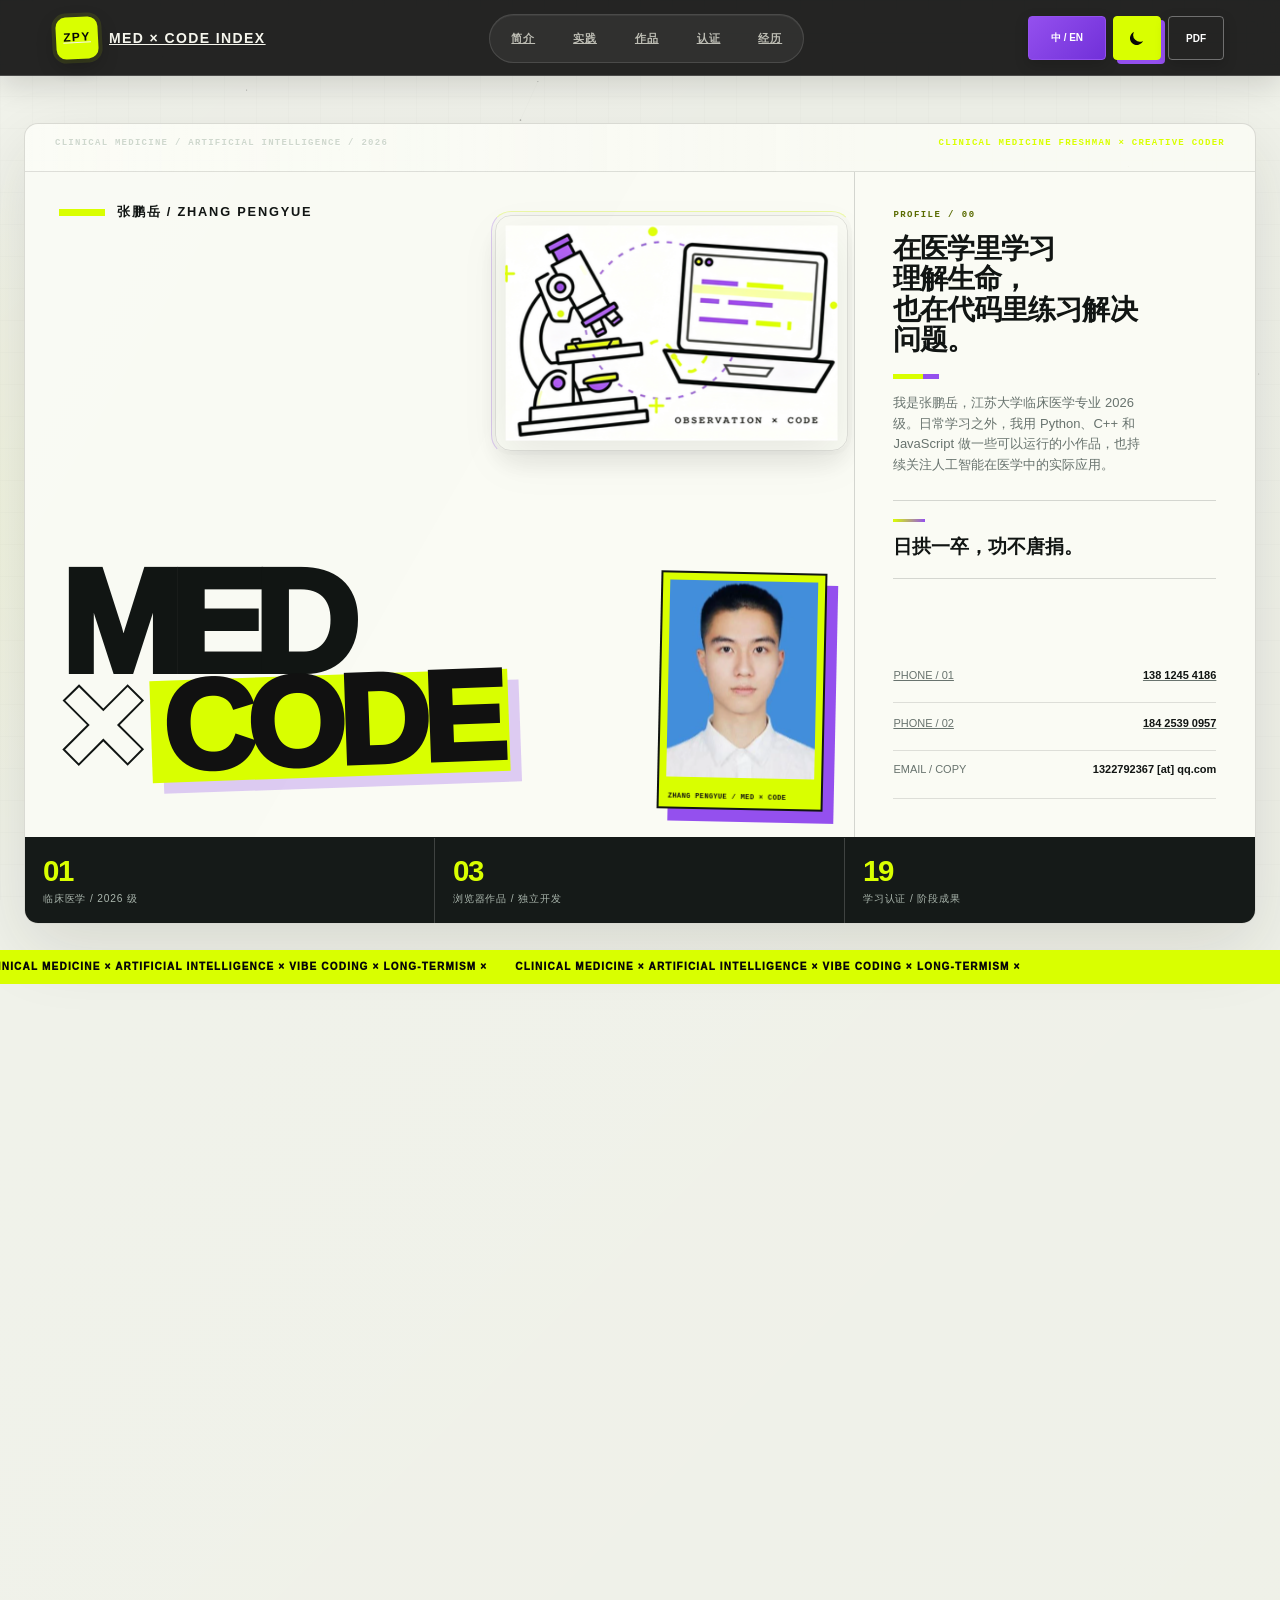
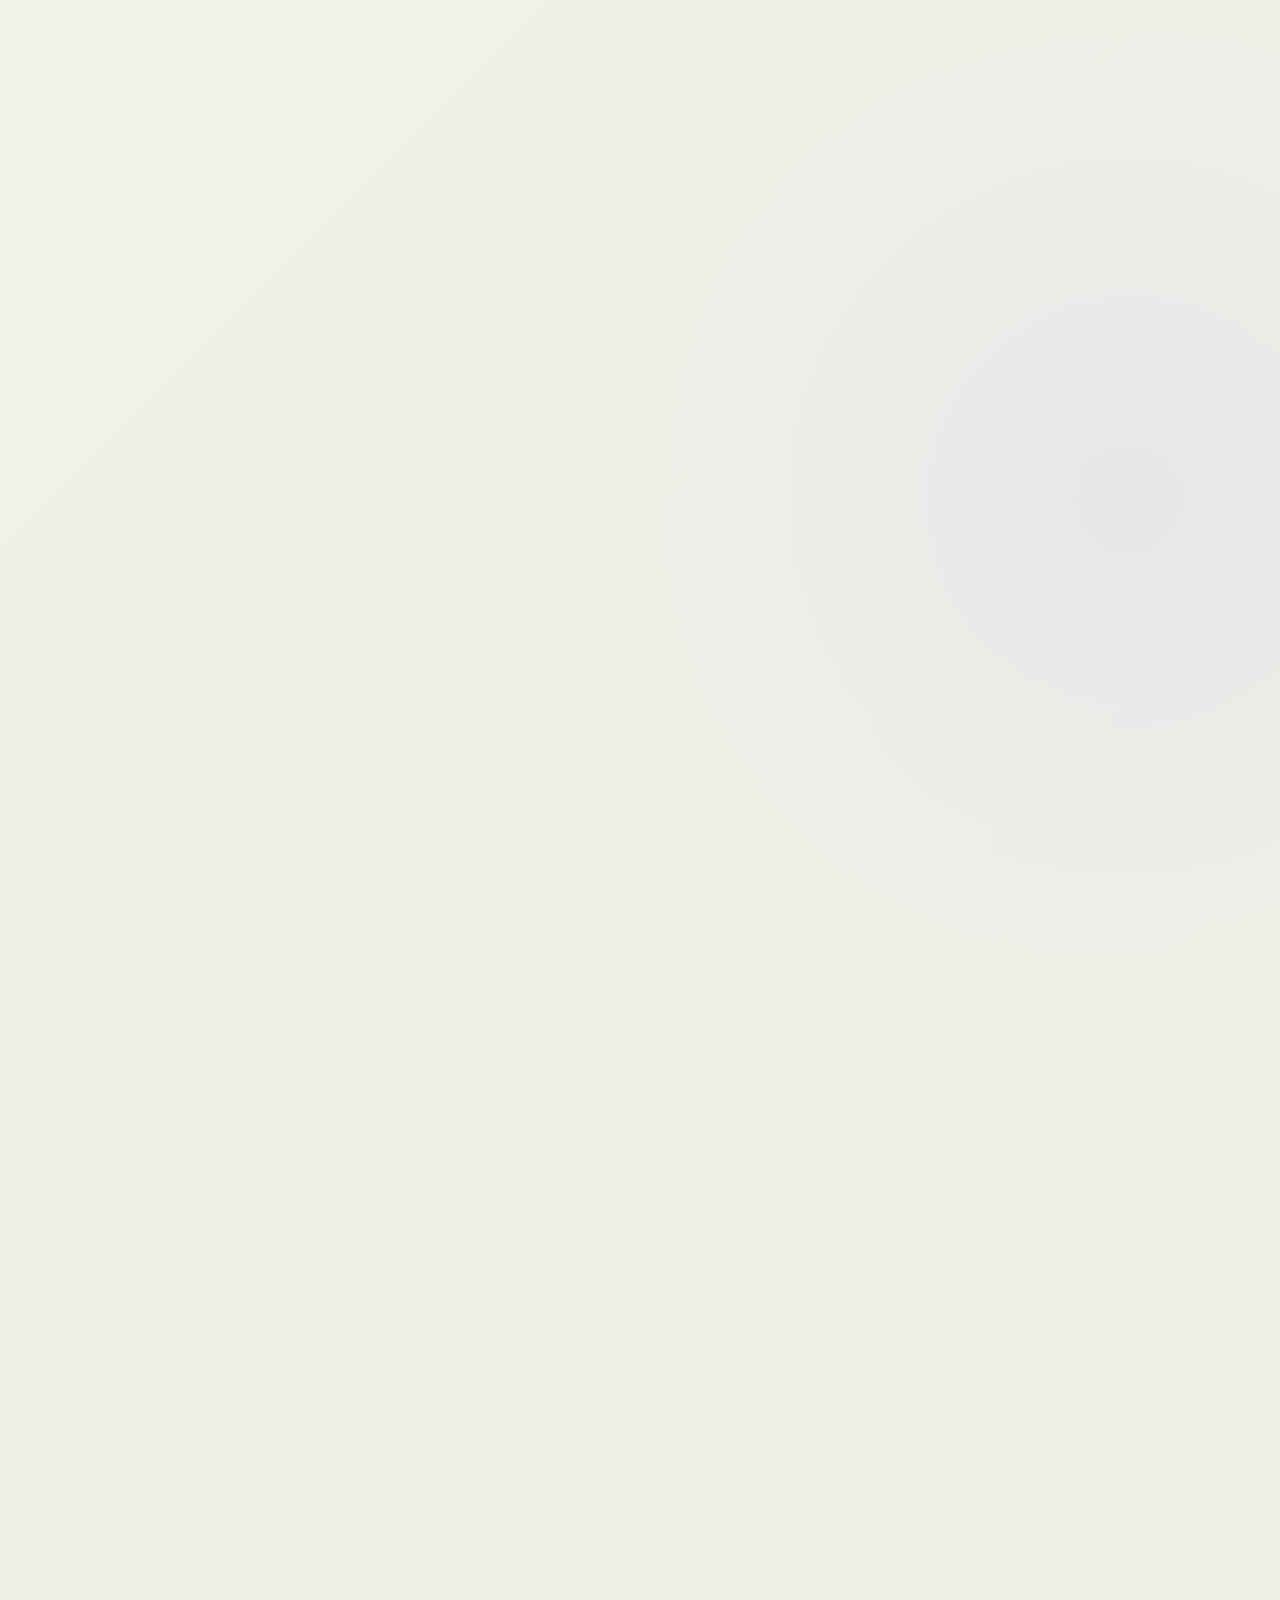
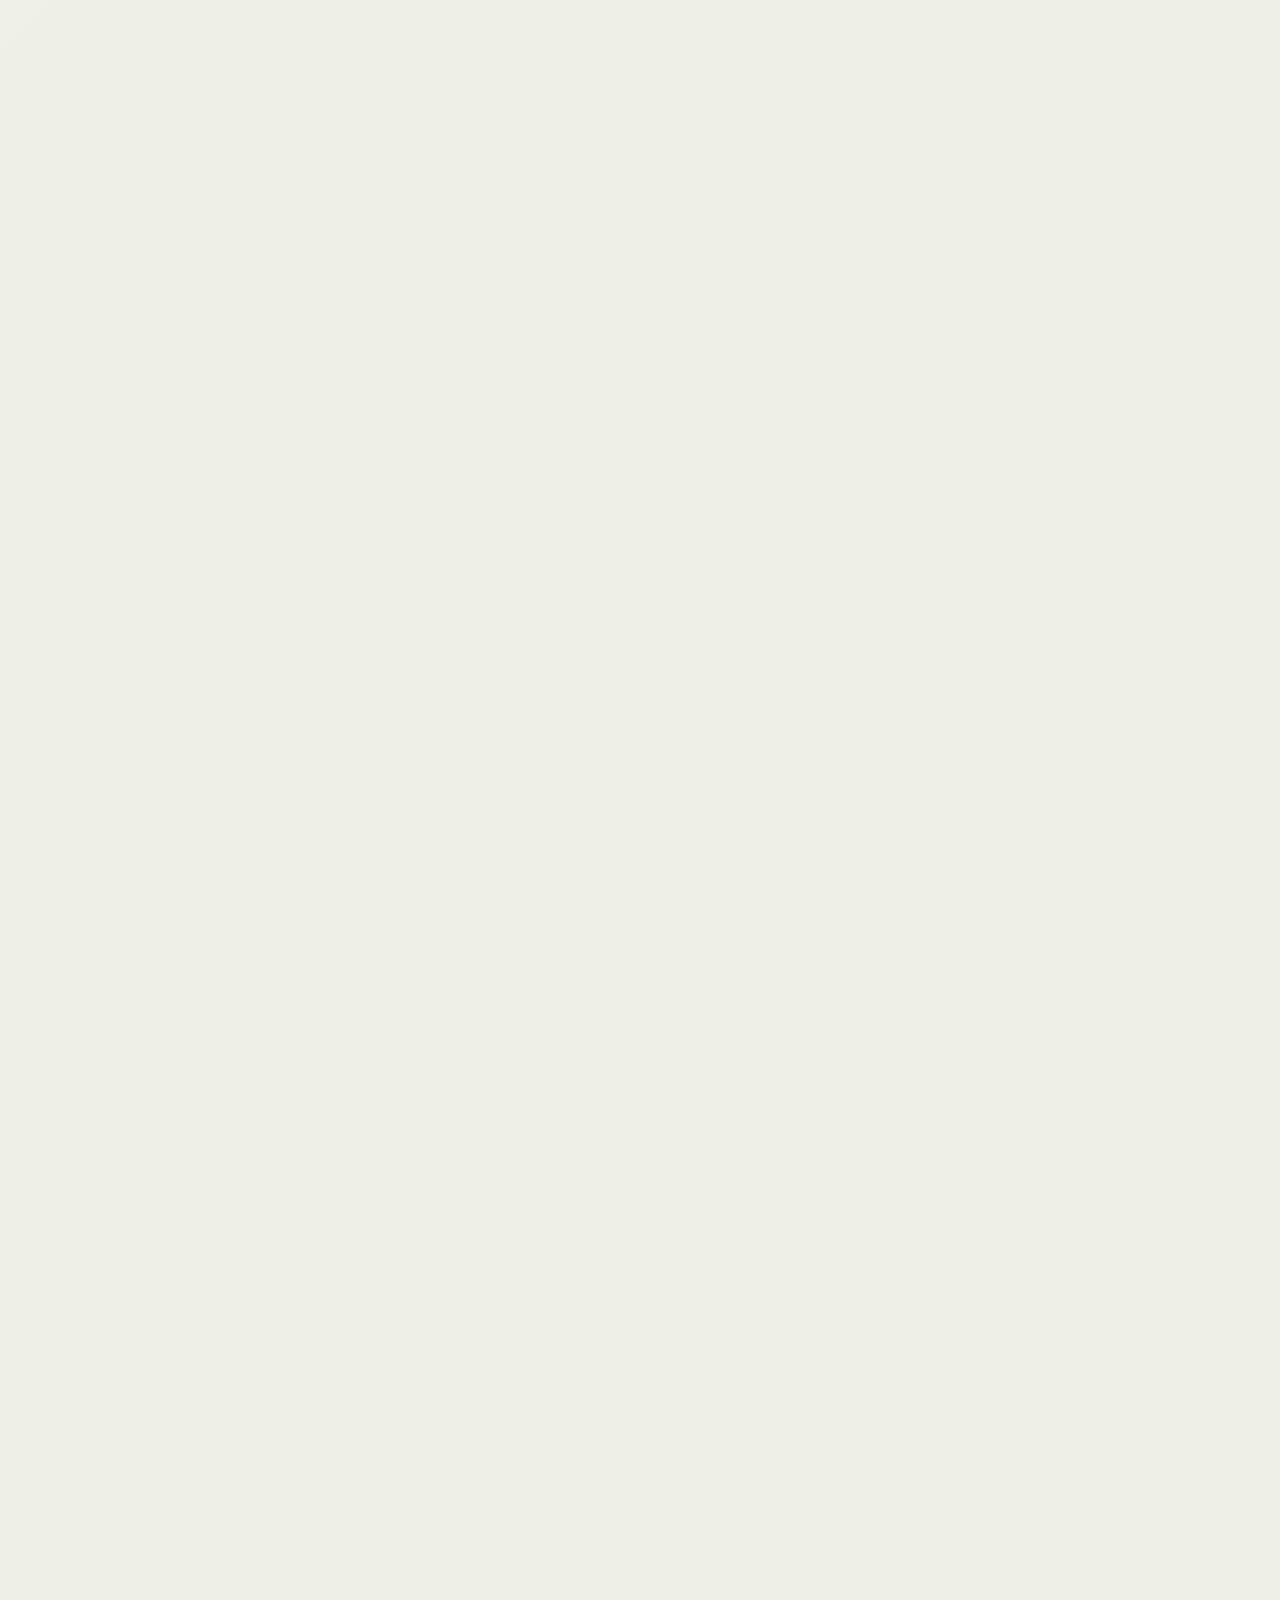
==== commit 51cbe7d9: "Add files via upload" ====
--- a/index.html
+++ b/index.html
@@ -301,6 +301,134 @@
     .a-media.black .a-glyph{text-shadow:0 0 18px rgba(217,255,0,.42),0 0 42px rgba(217,255,0,.18)}
   </style>
 
+  <style id="hero-code-fit">
+    /* Keep the MED × CODE lockup legible beside the portrait card. */
+    @media (min-width: 1180px){
+      .a-type{padding-inline:clamp(18px,2.2vw,34px)}
+      .a-mega{font-size:clamp(118px,10.6vw,174px);line-height:.76;position:absolute;inset:27% 24% 5% 0;max-width:none;height:auto;z-index:1;letter-spacing:-.09em}
+      .a-mega>span:first-child{top:0;left:0}
+      .a-mega .a-outline{top:49%;left:2%;white-space:nowrap}
+      .a-mega .a-outline i{margin-left:-2.2vw;padding:.03em .075em .07em}
+      .a-avatar{right:1.8%;bottom:3.2%;width:min(18%,208px);min-width:148px;padding:6px}
+      .a-avatar figcaption{font-size:7px;letter-spacing:.04em;white-space:nowrap}
+    }
+    @media (min-width: 701px) and (max-width: 1179px){
+      .a-mega{font-size:clamp(104px,12.2vw,166px);position:absolute;inset:27% 24% 5% 0;max-width:none;height:auto;line-height:.75}
+      .a-mega>span:first-child{top:0;left:0}
+      .a-mega .a-outline{top:49%;left:2%;white-space:nowrap}
+      .a-mega .a-outline i{margin-left:-1.2vw}
+      .a-avatar{width:21%;min-width:140px;right:1.5%;bottom:3%}
+    }
+    @media (max-width: 700px){
+      .a-mega{position:absolute;inset:auto 21% 4% 0;max-width:none;height:58%;font-size:clamp(60px,20vw,108px);line-height:.76}
+      .a-mega>span:first-child{top:0;left:0}
+      .a-mega .a-outline{top:49%;left:0}
+      .a-mega .a-outline{white-space:nowrap}
+      .a-avatar{right:4%;bottom:3%;width:104px}
+    }
+  </style>
+  <style id="hero-lockup-fix">
+    /* One source of truth for the lockup: the real × stays attached to CODE. */
+    .a-mega .a-outline:before{content:none!important;display:none!important}
+    .a-mega .a-outline{display:flex!important;align-items:center;gap:.12em;left:2%!important;transform:none!important;color:transparent!important;-webkit-text-stroke:2px var(--fg)!important;white-space:nowrap!important}
+    .a-mega .a-outline i{display:block!important;margin-left:0!important;padding:.025em .075em .07em!important;color:#070707!important;background:var(--acid)!important;-webkit-text-stroke:0!important;white-space:nowrap}
+    @media(min-width:1180px){
+      .a-mega .a-outline{top:40%!important;font-size:.96em;letter-spacing:-.055em}
+      .a-mega .a-outline i{font-size:.92em}
+    }
+    @media(min-width:701px) and (max-width:1179px){
+      .a-mega .a-outline{top:40%!important;font-size:.94em;letter-spacing:-.055em}
+      .a-mega .a-outline i{font-size:.9em}
+    }
+    @media(max-width:700px){
+      .a-mega .a-outline{top:42%!important;font-size:.92em;letter-spacing:-.06em}
+      .a-mega .a-outline{-webkit-text-stroke-width:1px!important}
+      .a-mega .a-outline i{font-size:.88em}
+    }
+  </style>
+  <style id="premium-home-refresh">
+    /* Editorial premium system: calm canvas, one strong accent, and a clear hero grid. */
+    :root{--bg:#eef0e7;--fg:#111513;--muted:#68736e;--panel:#fafbf4;--line:rgba(17,21,19,.16);--acid:#d9ff00;--purple:#9450ee;--head:72px}
+    [data-theme=dark]{--bg:#0b1010;--fg:#f2f4e9;--muted:#a7b0a7;--panel:#121918;--line:rgba(242,244,233,.2)}
+    body{background:radial-gradient(circle at 12% 4%,rgba(217,255,0,.12),transparent 28rem),radial-gradient(circle at 90% 15%,rgba(148,80,238,.1),transparent 32rem),var(--bg);color:var(--fg)}
+    body:before{opacity:.075;background-size:32px 32px}
+    .a-header{height:var(--head);min-height:var(--head);background:rgba(12,15,14,.93);border-bottom:1px solid rgba(217,255,0,.42);box-shadow:0 12px 35px rgba(10,15,12,.14)}
+    .a-header-in{height:var(--head)}.a-brand{font-size:12px;letter-spacing:.12em}.a-mark{width:38px;height:38px;border-radius:10px;font-size:11px;box-shadow:4px 4px 0 var(--purple)}.a-nav{gap:5px}.a-nav a{padding:9px 11px;border-radius:4px}.a-nav a:hover{color:#111;background:var(--acid)}.a-tool{border-radius:4px}.a-tool#a-theme{box-shadow:4px 4px 0 var(--purple)}
+    #acid-app{padding-top:var(--head)}.a-hero{width:min(1320px,calc(100% - 48px));margin:34px auto 0;padding:0}
+    .a-hero-shell{border:1px solid var(--line);border-radius:16px;overflow:hidden;background:var(--panel);box-shadow:0 26px 75px rgba(26,34,28,.11);aspect-ratio:auto!important}
+    .a-microbar{min-height:48px;padding:14px 20px;background:#151a18;color:#cfd8cd;border:0;border-bottom:1px solid rgba(217,255,0,.35);font-size:9px;letter-spacing:.14em}.a-microbar span:last-child{color:var(--acid)}
+    .a-hero-main{display:grid;grid-template-columns:minmax(0,1.35fr) minmax(330px,.65fr);min-height:clamp(620px,calc(100vh - 235px),860px)!important}
+    .a-type{display:block;position:relative;min-height:0!important;height:auto!important;padding:0!important;border-right:1px solid var(--line);border-bottom:0;background:linear-gradient(145deg,rgba(255,255,255,.36),transparent 55%),linear-gradient(120deg,rgba(217,255,0,.04),transparent 42%);overflow:hidden}
+    .a-type:before{content:"";position:absolute;inset:0;pointer-events:none;opacity:.28;background:linear-gradient(135deg,transparent 0 48%,rgba(148,80,238,.08) 48.2% 48.6%,transparent 48.8%),linear-gradient(0deg,transparent 0 70%,rgba(17,21,19,.08) 70.2% 70.35%,transparent 70.5%)}
+    .a-name{top:30px!important;left:34px!important;z-index:5;font-size:clamp(12px,1vw,16px)!important;letter-spacing:.14em}.a-name:before{width:46px!important;height:7px!important;margin-right:12px!important}
+    .a-medcode-symbol{right:4%!important;top:4%!important;width:min(39%,430px)!important;z-index:3!important;filter:drop-shadow(0 15px 22px rgba(148,80,238,.12))}
+    .a-mega{position:absolute!important;inset:auto!important;left:34px!important;bottom:9%!important;width:min(72%,760px)!important;max-width:none!important;display:flex!important;flex-direction:column;gap:0;margin:0!important;z-index:2!important;font-size:clamp(116px,11.5vw,204px)!important;line-height:.7!important;letter-spacing:-.095em!important;filter:none!important}
+    .a-mega>span:first-child,.a-mega .a-outline{position:static!important;inset:auto!important;display:block!important;transform:none!important}
+    .a-mega>span:first-child{color:var(--fg)!important}
+    .a-mega .a-outline{display:flex!important;align-items:center;gap:.12em;white-space:nowrap!important;color:transparent!important;-webkit-text-stroke:2px var(--fg)!important}
+    .a-mega .a-outline:before{content:none!important;display:none!important}.a-mega .a-outline i{display:block!important;margin:0!important;padding:.025em .085em .075em!important;color:#111!important;background:var(--acid)!important;-webkit-text-stroke:0!important;box-shadow:11px 11px 0 rgba(148,80,238,.28);font-size:.9em}
+    .a-avatar{right:3.5%!important;bottom:4%!important;width:min(20%,218px)!important;min-width:150px!important;padding:7px!important;background:var(--acid);border:2px solid var(--fg);box-shadow:11px 12px 0 var(--purple)!important;transform:rotate(1.2deg);z-index:5!important}.a-avatar figcaption{display:block!important;padding:7px 2px 0;font-size:7px;letter-spacing:.05em;white-space:nowrap;color:#111}
+    .a-side{min-height:0!important;padding:clamp(25px,3vw,42px)!important;background:color-mix(in srgb,var(--panel) 92%,transparent)!important;border-left:0!important;justify-content:space-between}.a-label{color:#596b00!important;letter-spacing:.16em}[data-theme=dark] .a-label{color:var(--acid)!important}.a-copy strong{font-size:clamp(27px,2.2vw,38px)!important;line-height:1.08!important;letter-spacing:-.04em}.a-copy{font-size:clamp(13px,1vw,16px)!important;line-height:1.6!important}.a-motto{font-size:clamp(19px,1.5vw,25px)!important;margin:24px 0!important;padding:18px 0!important}.a-contact a,.a-email-top{min-height:48px!important;padding:12px 0!important;border-bottom:1px solid var(--line);font-size:11px!important}.a-contact a:hover,.a-email-top:hover{padding-left:7px!important}.a-stats{background:#151a18!important;color:#edf3e7}.a-stat{padding:18px!important;border-color:rgba(255,255,255,.18)!important}.a-stat b{color:var(--acid)!important}.a-stat span{color:#aab6ad!important}
+    .a-ticker{border-block:0!important;border-radius:0 0 10px 10px;box-shadow:none!important}.a-section{padding-top:96px}.a-section-head{margin-bottom:28px}.a-title{font-size:clamp(50px,7vw,100px)}.a-card,.a-media,.a-journey-card,.a-cert{border-radius:12px;background:color-mix(in srgb,var(--panel) 94%,transparent);box-shadow:0 12px 32px rgba(20,30,24,.06)!important}.a-card.acid,.a-journey-card.acid{background:var(--acid)}.a-card.purple{background:var(--purple)}.a-practice-copy{border-radius:12px}.a-contact-block{border-radius:14px;box-shadow:12px 13px 0 var(--purple)!important}
+    @media(min-width:701px) and (max-width:1179px){.a-hero{width:min(1180px,calc(100% - 32px));margin-top:24px}.a-hero-main{grid-template-columns:minmax(0,1.2fr) 300px}.a-mega{left:26px!important;width:75%!important;font-size:clamp(98px,11vw,160px)!important}.a-name{left:26px!important}.a-avatar{width:22%!important;min-width:132px!important}.a-medcode-symbol{width:40%!important}}
+    @media(max-width:700px){#acid-app{padding-top:var(--head)}.a-hero{width:calc(100% - 20px);margin-top:14px}.a-hero-shell{border-radius:12px}.a-microbar{padding:12px 14px;font-size:8px}.a-microbar span:last-child{display:none}.a-hero-main{display:block;min-height:0!important}.a-type{height:560px!important;min-height:560px!important;border:0!important}.a-name{top:22px!important;left:20px!important;font-size:10px!important}.a-name:before{width:34px!important;height:6px!important;margin-right:8px!important}.a-medcode-symbol{right:3%!important;top:4%!important;width:48%!important}.a-mega{left:20px!important;bottom:7%!important;width:78%!important;font-size:clamp(66px,18vw,112px)!important}.a-mega .a-outline{-webkit-text-stroke:1.5px var(--fg)!important}.a-mega .a-outline i{box-shadow:7px 8px 0 rgba(148,80,238,.3)}.a-avatar{right:4%!important;bottom:4%!important;width:112px!important;min-width:0!important;padding:5px!important}.a-avatar figcaption{font-size:6px!important}.a-side{padding:25px 20px!important;border-top:1px solid var(--line);gap:25px}.a-stats{grid-template-columns:repeat(3,1fr)!important}.a-stat{padding:13px 10px!important}.a-stat span{font-size:8px!important}.a-section{padding-top:72px}.a-title{font-size:clamp(46px,14vw,72px)}}
+    @media(prefers-reduced-motion:reduce){.a-avatar,.a-card,.a-media,.a-journey-card,.a-cert{transition:none!important}}
+  </style>
+  <style id="interface-premium">
+    /* Editorial premium layer: restrained surfaces, clear rhythm, and deliberate spacing. */
+    :root{--premium-shadow:0 24px 70px rgba(30,34,24,.12);--premium-soft:rgba(255,255,255,.58)}
+    body{background-color:var(--bg);background-image:radial-gradient(circle at 15% 7%,color-mix(in srgb,var(--acid) 8%,transparent),transparent 25rem),radial-gradient(circle at 88% 28%,color-mix(in srgb,var(--purple) 7%,transparent),transparent 30rem),linear-gradient(135deg,rgba(255,255,255,.18),transparent 48%)}
+    .a-header{background:rgba(7,7,7,.88);border-bottom:1px solid rgba(255,255,255,.18);box-shadow:0 10px 30px rgba(0,0,0,.14)}
+    .a-header-in{max-width:1280px;padding-inline:clamp(14px,3vw,34px)}
+    .a-brand{letter-spacing:.12em}.a-brand .a-mark{box-shadow:0 0 0 4px rgba(217,255,0,.1),0 8px 20px rgba(0,0,0,.24)}
+    .a-nav{gap:4px}.a-nav a{border:1px solid transparent;border-radius:3px;transition:background .2s ease,color .2s ease,border-color .2s ease}.a-nav a:hover{border-color:rgba(217,255,0,.4)}
+    .a-tools{gap:7px}.a-tool{border-radius:4px;box-shadow:0 5px 14px rgba(0,0,0,.18)}
+    .a-hero{margin-top:clamp(28px,4vw,52px)}
+    .a-hero-shell{border:1px solid color-mix(in srgb,var(--line) 86%,transparent);border-radius:14px;overflow:hidden;background:color-mix(in srgb,var(--panel) 92%,transparent);box-shadow:var(--premium-shadow)}
+    .a-microbar{padding-inline:clamp(16px,2.4vw,30px);background:linear-gradient(90deg,rgba(255,255,255,.25),transparent 68%);border-color:color-mix(in srgb,var(--line) 78%,transparent)}
+    .a-hero-main{background:linear-gradient(120deg,rgba(255,255,255,.16),transparent 45%)}
+    .a-type{background:linear-gradient(135deg,color-mix(in srgb,var(--panel) 70%,transparent),transparent 54%),linear-gradient(180deg,rgba(255,255,255,.13),transparent 42%)}
+    .a-type:before{content:"";position:absolute;inset:0;pointer-events:none;opacity:.22;background:linear-gradient(90deg,transparent 49.8%,var(--line) 50%,transparent 50.2%),linear-gradient(0deg,transparent 49.8%,var(--line) 50%,transparent 50.2%);background-size:48px 48px;mask-image:linear-gradient(180deg,black,transparent 82%)}
+    .a-side{background:color-mix(in srgb,var(--panel) 88%,transparent);border-left:1px solid color-mix(in srgb,var(--line) 90%,transparent)}
+    .a-copy strong{letter-spacing:-.035em}.a-copy{max-width:35ch}.a-motto{position:relative}.a-motto:before{content:"";display:block;width:32px;height:3px;margin-bottom:12px;background:linear-gradient(90deg,var(--acid),var(--purple))}
+    .a-contact a,.a-email-top{border-bottom-color:color-mix(in srgb,var(--line) 78%,transparent)}
+    .a-stats{background:color-mix(in srgb,var(--panel) 78%,transparent);border-top:1px solid color-mix(in srgb,var(--line) 80%,transparent)}.a-stat{padding-block:clamp(16px,2vw,25px)}.a-stat b{letter-spacing:-.05em}.a-stat span{line-height:1.35}
+    .a-ticker{margin-top:clamp(16px,2vw,28px);border-radius:3px;box-shadow:0 10px 25px rgba(72,84,0,.12)}
+    .a-section{padding-top:clamp(74px,9vw,120px)}.a-section-head{margin-bottom:clamp(24px,3vw,38px)}.a-title{letter-spacing:-.09em}.a-aside{max-width:30ch;line-height:1.45}
+    .a-card,.a-media,.a-journey-card,.a-cert{border-radius:8px;background:color-mix(in srgb,var(--panel) 92%,transparent);box-shadow:0 12px 32px rgba(28,31,25,.06)}.a-card.acid,.a-journey-card.acid{box-shadow:8px 9px 0 color-mix(in srgb,var(--purple) 28%,transparent)}.a-card.purple{box-shadow:8px 9px 0 color-mix(in srgb,var(--acid) 24%,transparent)}
+    .a-code{margin-bottom:18px;letter-spacing:.18em}.a-card h3{letter-spacing:-.035em}.a-tags{gap:6px}.a-tag{background:rgba(255,255,255,.14)}
+    .a-photo,.a-media{border-radius:8px}.a-media-body{padding:clamp(16px,2.2vw,26px)}.a-cert{border-radius:8px}
+    .a-contact-block{border-radius:10px;box-shadow:12px 14px 0 color-mix(in srgb,var(--purple) 75%,transparent)}
+    [data-theme=dark] .a-hero-shell{background:rgba(17,17,15,.92);box-shadow:0 24px 70px rgba(0,0,0,.36)}
+    [data-theme=dark] .a-type:before{opacity:.13}[data-theme=dark] .a-side{background:rgba(17,17,15,.78)}
+    @media(max-width:700px){
+      .a-hero{margin-top:14px}.a-hero-shell{border-radius:10px}.a-microbar{padding-inline:14px}.a-side{border-left:0;border-top:1px solid var(--line)}.a-type:before{opacity:.15}.a-section{padding-top:66px}.a-aside{max-width:none}
+      .a-contact-block{box-shadow:8px 9px 0 color-mix(in srgb,var(--purple) 75%,transparent)}
+    }
+  </style>
+  <style id="microscope-motion-polish">
+    /* The microscope is the only animated subject; the laptop remains perfectly still. */
+    .hero-lively-symbol .scope-float{transform-box:fill-box;transform-origin:50% 56%;animation:microscope-breathe 5.8s ease-in-out infinite}
+    .hero-lively-symbol .scope-float .microscope{transform-box:fill-box;transform-origin:50% 58%}
+    .hero-lively-symbol .laptop-float{animation:none!important;transform:none!important}
+    .hero-lively-symbol .laptop-float .laptop{animation:none!important;transform:none!important}
+    /* Remove construction guides and scan overlays from the microscope drawing. */
+    .hero-lively-symbol .scope-arm-accent,.hero-lively-symbol .scope-float .microscope>path.fine,.hero-lively-symbol .scope-float .microscope>circle.fine,.hero-lively-symbol .scope-float .microscope>ellipse.scope-glow{display:none!important}
+    .hero-lively-symbol>.signal,.hero-lively-symbol>.motif-cross{display:none!important}
+    .hero-lively-symbol .scope-float .scope-slide{filter:drop-shadow(0 0 2px color-mix(in srgb,var(--acid) 45%,transparent))}
+    /* Reference-style microscope: bold ink contour, clean mechanical blocks, and a clearer lens. */
+    .hero-lively-symbol .scope-float .microscope{stroke-linejoin:round;stroke-linecap:round}
+    .hero-lively-symbol .scope-float .scope-arm{stroke-width:8.5px}
+    .hero-lively-symbol .scope-float .scope-glass{stroke-width:3.2px}
+    .hero-lively-symbol .scope-float .scope-knob{stroke-width:3.2px}
+    .hero-lively-symbol .scope-float .scope-lens{stroke-width:2.4px}
+    /* The green screen bar repeatedly sweeps through the laptop display. */
+    .hero-lively-symbol .scan{display:block!important;opacity:.28;transform-box:fill-box;transform-origin:center;animation:screen-scan 3.2s cubic-bezier(.45,0,.55,1) infinite}
+    .hero-lively-symbol .laptop-float .scan{fill:var(--acid);filter:drop-shadow(0 0 3px color-mix(in srgb,var(--acid) 58%,transparent))}
+    @keyframes microscope-breathe{0%,100%{transform:translate3d(0,0,0) rotate(-.35deg)}50%{transform:translate3d(0,-3px,0) rotate(.35deg)}}
+    @keyframes screen-scan{0%,12%{transform:translateY(-13px);opacity:.08}24%{opacity:.42}50%{transform:translateY(24px);opacity:.34}76%{opacity:.42}88%,100%{transform:translateY(-13px);opacity:.08}}
+    @media(prefers-reduced-motion:reduce){.hero-lively-symbol .scope-float,.hero-lively-symbol .scan{animation:none}}
+  </style>
 </head>
 <body>
 
@@ -438,6 +566,226 @@
   <script id="lively-microscope-script" defer>
     (()=>{const old=document.querySelector('.a-medcode-symbol');if(!old)return;const next=`<svg class="a-medcode-symbol hero-lively-symbol" viewBox="0 0 320 210" role="img" aria-label="显微镜与笔记本电脑，象征临床医学观察与编程"><circle class="motif-ring" cx="160" cy="104" r="67"></circle><circle class="motif-dot" cx="151" cy="28" r="4"></circle><circle class="motif-dot" cx="306" cy="91" r="3"></circle><path class="motif-cross" d="M19 64h13M25.5 57.5v13M148 177h12M154 171v12"></path><g class="scope-float"><g class="microscope" transform="translate(5 10) rotate(-6 82 105)"><path class="scope-arm" d="M78 59C49 70 37 99 42 128c3 20 14 34 31 42"></path><path class="scope-arm-accent" d="M73 66C52 79 45 99 48 123"></path><path class="purple-fill" d="M42 24h31l9 8-7 11-39-15z"></path><path class="scope-glass" d="m68 39 36 21-13 23-36-22z"></path><path class="line" d="m92 80 15 9"></path><circle class="scope-metal" cx="106" cy="89" r="9"></circle><path class="scope-lens" d="m101 95 9 3-5 22-10-3z"></path><path class="scope-lens" d="m112 94 9 5-8 18-9-4z"></path><path class="fine" d="m94 86 18 10"></path><circle class="scope-knob" cx="62" cy="88" r="11"></circle><circle class="scope-lens" cx="62" cy="88" r="4"></circle><path class="line" d="M39 119h96v10H37"></path><rect class="scope-slide" x="68" y="113" width="49" height="6" rx="2"></rect><path class="fine" d="M45 129v9M127 129v9M75 112l4 7M111 112l-4 7"></path><path class="line" d="M82 132v20M104 132v20"></path><ellipse class="scope-glow" cx="93" cy="148" rx="19" ry="7"></ellipse><path class="scope-metal" d="M79 151h29l5 13H74z"></path><path class="line" d="M68 165c-15 0-27 4-36 12h105l-12-12H68zM24 177v9h120"></path></g></g><path class="signal" d="M139 135c12-18 22-18 31 0s19 17 29-4"></path><circle class="motif-dot" cx="169" cy="135" r="3"></circle><g class="laptop-float"><g class="laptop" transform="translate(-3 -5) rotate(4 240 105)"><rect class="screen" x="178" y="48" width="121" height="91" rx="6"></rect><rect class="fine" x="185" y="56" width="107" height="74" rx="2"></rect><circle class="acid-fill" cx="190" cy="62" r="2.5"></circle><circle class="purple-fill" cx="199" cy="62" r="2.5"></circle><path class="code-purple" d="M194 79h31M194 95h16M218 95h38M194 111h42"></path><path class="code-acid" d="M233 79h31M243 111h21"></path><rect class="cursor" x="270" y="108" width="3" height="7"></rect><path class="scan" d="M187 82h103v7H187z"></path><path class="line" d="M166 140h145l-13 25H181z"></path><path class="fine" d="M219 149h40l-4 7h-32z"></path><path class="line" d="M181 166h117"></path></g></g><text x="170" y="192" fill="currentColor" font-family="Courier New, monospace" font-size="8.5" font-weight="700" letter-spacing="1.8">OBSERVATION × CODE</text></svg>`;old.outerHTML=next})()
   </script>
+  <style id="reference-microscope-style">
+    .hero-lively-symbol .acid-cross{fill:none;stroke:var(--acid);stroke-width:2.5;stroke-linecap:round}
+    .hero-lively-symbol .scope-float .microscope{transform-box:fill-box;transform-origin:50% 58%}
+    .reference-trace .trace-line{fill:none;stroke:currentColor;stroke-width:6;stroke-linecap:round;stroke-linejoin:round}
+    .reference-trace .trace-panel{fill:color-mix(in srgb,var(--panel) 78%,transparent);stroke:currentColor;stroke-width:6;stroke-linejoin:round}
+    .reference-trace .trace-metal{fill:color-mix(in srgb,var(--panel) 62%,var(--purple));stroke:currentColor;stroke-width:6;stroke-linejoin:round}
+    .reference-trace .trace-purple{fill:var(--purple);stroke:currentColor;stroke-width:6;stroke-linejoin:round}
+    .reference-trace .trace-yellow{fill:var(--acid);stroke:currentColor;stroke-width:6;stroke-linejoin:round}
+    .reference-trace .trace-purple-line{fill:none;stroke:var(--purple);stroke-width:6;stroke-linecap:round;stroke-linejoin:round}
+    .reference-trace .trace-yellow-line{fill:none;stroke:var(--acid);stroke-width:6;stroke-linecap:round;stroke-linejoin:round}
+    .reference-trace .trace-orbit{fill:none;stroke:var(--purple);stroke-width:4;stroke-dasharray:9 12;opacity:.82}
+    .reference-trace .trace-screen{fill:color-mix(in srgb,var(--panel) 84%,transparent);stroke:currentColor;stroke-width:6}
+    .reference-trace .trace-code-purple{fill:none;stroke:var(--purple);stroke-width:7;stroke-linecap:round}
+    .reference-trace .trace-code-yellow{fill:none;stroke:var(--acid);stroke-width:7;stroke-linecap:round}
+    .reference-trace .trace-base{fill:color-mix(in srgb,var(--panel) 64%,transparent);stroke:currentColor;stroke-width:6;stroke-linejoin:round}
+    .reference-trace .trace-label{fill:currentColor;font:700 15px/1 "Courier New",monospace;letter-spacing:3px}
+    .reference-art{position:absolute;isolation:isolate;display:block;padding:6px;background:color-mix(in srgb,var(--panel) 76%,transparent);border:1px solid color-mix(in srgb,var(--line) 72%,transparent);border-radius:10px;box-shadow:10px 10px 0 color-mix(in srgb,var(--purple) 38%,transparent),0 0 28px color-mix(in srgb,var(--acid) 16%,transparent);overflow:visible;opacity:1!important;animation:reference-art-breathe 5.4s ease-in-out infinite}
+    .reference-art::before{content:"";position:absolute;inset:-5px;z-index:-1;border:1px solid color-mix(in srgb,var(--acid) 64%,transparent);border-radius:12px;opacity:.45;pointer-events:none;animation:reference-art-pulse 3.2s ease-in-out infinite}
+    .reference-art-image{display:block;width:100%;height:auto;object-fit:contain;object-position:center;color:initial;opacity:1!important}
+    .reference-scan{position:absolute;left:56%;top:27%;width:37%;height:13%;overflow:hidden;pointer-events:none}
+    .reference-scan::before{content:"";position:absolute;left:0;top:0;width:100%;height:5px;background:linear-gradient(90deg,transparent,var(--acid) 8%,#f6ff9a 50%,var(--acid) 92%,transparent);filter:drop-shadow(0 0 4px var(--acid))}
+    @keyframes reference-art-breathe{0%,100%{transform:translateY(0) rotate(0deg)}50%{transform:translateY(-3px) rotate(-.35deg)}}
+    @keyframes reference-art-pulse{0%,100%{opacity:.25;transform:scale(.995)}50%{opacity:.7;transform:scale(1.012)}}
+    @media(prefers-reduced-motion:reduce){.reference-art,.reference-art::before,.reference-scan::before{animation:none}}
+  </style>
+  <style id="hero-layer-scroll-stability">
+    :root{--hero-surface:color-mix(in srgb,var(--panel) 88%,transparent);--hero-surface-line:color-mix(in srgb,var(--line) 84%,transparent);--hero-surface-shadow:0 18px 46px color-mix(in srgb,var(--fg) 10%,transparent)}
+    .a-hero,.a-hero-shell,.a-type,.a-side,.reference-art{overflow-anchor:none}
+    .a-hero-shell,.a-type,.a-side{isolation:isolate}
+    .a-type,.a-side{background:var(--hero-surface)}
+    .a-type{contain:layout paint}
+    .a-side{contain:layout paint}
+    .reference-art{box-sizing:border-box;top:8%!important;right:2%!important;width:clamp(250px,26vw,390px)!important;height:auto!important;min-height:0;aspect-ratio:625/406;padding:6px;background:var(--hero-surface);border:1px solid var(--hero-surface-line);border-radius:10px;box-shadow:10px 10px 0 color-mix(in srgb,var(--purple) 30%,transparent),var(--hero-surface-shadow);backdrop-filter:blur(8px);transform:translate3d(0,0,0)!important;animation:none!important;contain:layout paint;will-change:auto}
+    .reference-art::before{inset:-4px;border-color:color-mix(in srgb,var(--acid) 48%,transparent);opacity:.42;animation:none!important}
+    .reference-art-image{display:block;width:100%;height:auto;aspect-ratio:625/406;object-fit:contain;transform:none;backface-visibility:hidden}
+    .reference-scan{z-index:2;transform:translateZ(0);will-change:transform}
+    .a-hero,.a-section,.a-contact-sec{scroll-margin-top:calc(var(--head) + 18px)}
+    [data-theme=dark]{--hero-surface:color-mix(in srgb,var(--panel) 86%,transparent);--hero-surface-line:color-mix(in srgb,var(--line) 92%,transparent);--hero-surface-shadow:0 18px 46px rgba(0,0,0,.34)}
+    [data-theme=dark] .reference-art{box-shadow:10px 10px 0 color-mix(in srgb,var(--purple) 34%,transparent),var(--hero-surface-shadow)}
+    @media(max-width:700px){
+      .a-header-in{min-width:0;gap:8px}
+      .a-brand{min-width:0;flex:1;overflow:hidden}
+      .a-tools{flex:0 0 auto;min-width:0;gap:5px}
+      .a-tool{width:38px!important;min-width:38px!important;height:38px!important;padding-inline:0!important}
+      .a-tools{margin-right:18px}
+      .reference-art{top:4%!important;right:36px!important;left:auto!important;width:min(180px,calc(100% - 52px))!important;max-width:calc(100% - 52px)!important;padding:5px;border-radius:8px;box-shadow:7px 7px 0 color-mix(in srgb,var(--purple) 28%,transparent),0 12px 28px color-mix(in srgb,var(--fg) 9%,transparent)}
+      .reference-art::before{inset:-3px;border-radius:10px}
+      .reference-scan{top:29.5%;height:2px}
+      .a-avatar{right:36px!important;max-width:100px;}
+    }
+    @media(prefers-reduced-motion:reduce){.reference-scan::before{animation:none!important}}
+  </style>
+  <style id="reference-art-integration">
+    /* The supplied illustration remains intact; only its paper-colored surround is removed. */
+    .reference-art{
+      background:transparent!important;
+      border:0!important;
+      border-radius:0!important;
+      padding:0!important;
+      box-shadow:none!important;
+      backdrop-filter:none!important;
+      overflow:visible;
+      contain:layout;
+      filter:drop-shadow(0 14px 20px color-mix(in srgb,var(--fg) 8%,transparent));
+    }
+    .reference-art::before{content:none!important}
+    .reference-art-image{
+      display:block;
+      width:100%;
+      height:auto;
+      image-rendering:auto;
+      filter:none;
+      mix-blend-mode:normal;
+      transform:translate3d(0,0,0);
+      backface-visibility:hidden;
+      -webkit-font-smoothing:antialiased;
+    }
+    [data-theme=dark] .reference-art{filter:drop-shadow(0 14px 22px rgba(0,0,0,.35))}
+    /* Scan only the former highlighted line, following the laptop screen's horizontal direction. */
+    .reference-scan{
+      left:56%!important;
+      top:28%!important;
+      width:37%!important;
+      height:10%!important;
+      overflow:hidden;
+      opacity:.94;
+      transform:translateZ(0) rotate(3.8deg);
+      transform-origin:center;
+      contain:layout paint;
+    }
+    .reference-scan::before{
+      left:0;
+      top:50%;
+      width:28%;
+      height:4px;
+      background:linear-gradient(90deg,transparent,var(--acid) 8%,#f6ff9a 50%,var(--acid) 92%,transparent);
+      border-radius:999px;
+      filter:drop-shadow(0 0 3px var(--acid));
+      animation:reference-scan-sweep-horizontal 3.2s cubic-bezier(.45,0,.55,1) infinite;
+      will-change:transform;
+      transform:translate(-140%,-50%);
+      backface-visibility:hidden;
+    }
+    @keyframes reference-scan-sweep-horizontal{
+      0%,8%{transform:translate(-140%,-50%)}
+      46%,54%{transform:translate(330%,-50%)}
+      92%,100%{transform:translate(-140%,-50%)}
+    }
+    @media(max-width:700px){
+      .reference-art{padding:0!important;border-radius:0;box-shadow:none!important}
+      .reference-scan{top:28%!important;height:10%!important}
+    }
+    @media(prefers-reduced-motion:reduce){.reference-scan::before{animation:none!important;transform:translate(0,-50%)}}
+  </style>
+  <style id="reference-art-interaction">
+    /* A shared frame keeps the microscope and laptop reading as one designed object. */
+    .reference-art{
+      z-index:3;
+      isolation:auto!important;
+      cursor:pointer;
+      transition:transform .36s cubic-bezier(.2,.75,.25,1),filter .36s ease;
+    }
+    .reference-art::before{
+      content:""!important;
+      position:absolute;
+      inset:-10px;
+      z-index:-1;
+      border:1px solid color-mix(in srgb,var(--line) 78%,transparent);
+      border-radius:16px;
+      background:transparent;
+      box-shadow:0 0 0 4px color-mix(in srgb,var(--line) 10%,transparent),0 14px 28px color-mix(in srgb,var(--fg) 7%,transparent);
+      opacity:.9;
+      pointer-events:none;
+      transition:border-color .36s ease,box-shadow .36s ease,transform .36s ease,opacity .36s ease;
+    }
+    .reference-art::after{
+      content:"";
+      position:absolute;
+      inset:-14px;
+      z-index:-2;
+      border:1px solid transparent;
+      border-top-color:color-mix(in srgb,var(--acid) 62%,transparent);
+      border-left-color:color-mix(in srgb,var(--purple) 52%,transparent);
+      border-radius:20px;
+      opacity:.5;
+      pointer-events:none;
+      transition:opacity .36s ease,transform .36s ease;
+    }
+    .reference-art-image{position:relative;z-index:1;transition:filter .36s ease,transform .36s cubic-bezier(.2,.75,.25,1)}
+    [data-theme=light] .reference-art-image{mix-blend-mode:multiply}
+    [data-theme=dark] .reference-art-image{mix-blend-mode:screen}
+    .reference-scan{z-index:2}
+    @media (hover:hover){
+      .reference-art:hover,
+      .reference-art:focus-visible{
+        transform:translate3d(0,-4px,0) scale(1.018)!important;
+        filter:drop-shadow(0 18px 24px color-mix(in srgb,var(--fg) 14%,transparent));
+      }
+      .reference-art:hover::before,
+      .reference-art:focus-visible::before{
+        border-color:color-mix(in srgb,var(--acid) 70%,var(--line));
+        box-shadow:0 0 0 4px color-mix(in srgb,var(--acid) 13%,transparent),0 18px 34px color-mix(in srgb,var(--fg) 12%,transparent);
+        opacity:1;
+      }
+      .reference-art:hover::after,
+      .reference-art:focus-visible::after{opacity:.9;transform:translate(3px,3px)}
+      .reference-art:hover .reference-art-image,
+      .reference-art:focus-visible .reference-art-image{filter:saturate(1.08) contrast(1.03)}
+      .reference-art:active{transform:translate3d(0,-1px,0) scale(.995)!important}
+    }
+    @media(max-width:700px){
+      .reference-art::before{inset:-7px;border-radius:12px}
+      .reference-art::after{inset:-10px;border-radius:15px}
+    }
+    @media(prefers-reduced-motion:reduce){
+      .reference-art,.reference-art::before,.reference-art::after,.reference-art-image{transition:none!important}
+    }
+  </style>
+  <script id="reference-microscope-script" defer>
+    (()=>{
+      const scope=document.querySelector('.hero-lively-symbol .scope-float .microscope');
+      if(!scope)return;
+      scope.setAttribute('transform','translate(0 1)');
+      scope.innerHTML='<path class="scope-arm" d="M77 67C52 81 38 106 39 132c1 21 11 38 29 47"></path><path class="scope-glass" d="M70 45 99 29l27 48-30 18z"></path><path class="purple-fill" d="m65 25 25-12 7 13-25 12z"></path><path class="scope-glass" d="m73 37 18-9 9 13-18 10z"></path><circle class="scope-knob" cx="67" cy="81" r="17"></circle><circle class="scope-lens" cx="67" cy="81" r="7"></circle><path class="line" d="m103 76 21 13"></path><path class="scope-metal" d="m115 84 13 8-7 15-12-8z"></path><path class="purple-fill" d="m124 94 11 7-7 10-10-7z"></path><path class="scope-metal" d="M51 119c-10 10-12 27-8 45h39v-11H57c-2-12 4-20 12-24z"></path><path class="scope-glass" d="M40 122h103v13H40z"></path><rect class="scope-slide" x="73" y="115" width="43" height="7" rx="2"></rect><path class="scope-metal" d="M52 133h13v37H52z"></path><ellipse class="scope-lens" cx="79" cy="143" rx="14" ry="7"></ellipse><path class="scope-metal" d="M72 143h17l-6 14H67z"></path><path class="scope-glass" d="M43 164h92v13H43z"></path><path class="scope-glass" d="M25 181h127v10H25z"></path><path class="acid-cross" d="M17 59h27M30.5 45.5v27"></path><path class="acid-cross" d="M143 169h22M154 158v22"></path>';
+    })()
+  </script>
+  <script id="reference-trace-script" defer>
+    (()=>{
+      const old=document.querySelector('.a-medcode-symbol');
+      if(!old)return;
+      old.outerHTML='<svg class="a-medcode-symbol hero-lively-symbol reference-trace" viewBox="0 0 664 397" role="img" aria-label="显微镜与笔记本电脑，象征临床医学观察与编程"><path class="trace-orbit" d="M207 84C274 10 390 8 479 73c57 41 68 137 18 210-54 79-183 96-283 50-73-34-101-107-77-177 13-34 37-54 70-72Z"></path><circle class="trace-yellow" cx="309" cy="11" r="8"></circle><circle class="trace-yellow" cx="650" cy="146" r="7"></circle><path class="trace-yellow-line" d="M21 84h28M35 70v28"></path><path class="trace-yellow-line" d="M303 337h29M317 323v29"></path><g class="scope-float trace-scope"><g class="microscope"><path class="trace-line" d="M132 97C88 126 62 180 67 225c3 31 22 55 54 68"></path><path class="trace-panel" d="M127 55 171 38l48 89-42 19-23-43-15 17-21-24Z"></path><path class="trace-purple" d="m111 36 42-21 13 24-42 21z"></path><path class="trace-panel" d="m126 59 34-17 16 23-34 17z"></path><circle class="trace-panel" cx="141" cy="112" r="29"></circle><circle class="trace-purple" cx="141" cy="112" r="11"></circle><path class="trace-line" d="m188 117 37 23"></path><path class="trace-metal" d="m210 126 22 14-13 27-21-14z"></path><path class="trace-purple" d="m229 148 18 12-12 17-17-11z"></path><path class="trace-metal" d="M103 204c-17 18-20 48-12 77h67v-18h-43c-3-21 7-34 20-43z"></path><path class="trace-panel" d="M126 215h165v22H126z"></path><path class="trace-yellow" d="M164 207h82v13h-82z"></path><path class="trace-metal" d="M147 236h22v63h-22z"></path><ellipse class="trace-purple" cx="193" cy="255" rx="23" ry="11"></ellipse><path class="trace-metal" d="M180 254h29l-11 23h-30z"></path><path class="trace-panel" d="M111 298h168v22H111z"></path><path class="trace-panel" d="M82 330h222v18H82z"></path><path class="trace-panel" d="M57 363h248v22H57z"></path></g></g><g class="laptop-float trace-laptop"><g class="laptop"><rect class="trace-screen" x="354" y="29" width="278" height="216" rx="16"></rect><rect class="trace-panel" x="373" y="47" width="240" height="175" rx="5"></rect><circle class="trace-yellow" cx="391" cy="61" r="6"></circle><circle class="trace-purple" cx="411" cy="61" r="6"></circle><path class="trace-code-purple" d="M398 101h75M398 136h43M398 171h85"></path><path class="trace-code-yellow" d="M493 101h78M462 136h76M518 171h47"></path><path class="trace-yellow-line" d="M386 118h225" opacity=".55"></path><path class="trace-code-yellow" d="M582 171h2"></path><path class="trace-base" d="M330 230 650 250l-35 59-239-18z"></path><path class="trace-panel" d="m449 259 82 5-12 19-60-4z"></path></g></g><text class="trace-label" x="351" y="367">OBSERVATION × CODE</text></svg>';
+    })()
+  </script>
+  <script id="reference-image-script" defer>
+    (()=>{
+      const old=document.querySelector('.a-medcode-symbol');
+      if(!old)return;
+      const frame=document.createElement('span');
+      frame.className='a-medcode-symbol reference-art';
+      const image=document.createElement('img');
+      image.className='reference-art-image';
+      const lightSource='显微镜参考图-透明.png';
+      const darkSource='显微镜参考图-深色-透明.png';
+      image.alt='显微镜与笔记本电脑插画';
+      image.width=625;
+      image.height=406;
+      image.decoding='async';
+      image.setAttribute('aria-label','显微镜与笔记本电脑插画');
+      const scan=document.createElement('span');
+      scan.className='reference-scan';
+      scan.setAttribute('aria-hidden','true');
+      frame.tabIndex=0;
+      frame.setAttribute('aria-label','显微镜与电脑互动插画');
+      frame.append(image,scan);
+      old.replaceWith(frame);
+      const syncTheme=()=>{image.src=document.documentElement.dataset.theme==='dark'?darkSource:lightSource};
+      syncTheme();
+      new MutationObserver(syncTheme).observe(document.documentElement,{attributes:true,attributeFilter:['data-theme']});
+    })()
+  </script>
 
   <script id="asset-performance-script" defer>
     (()=>{const avatar=document.querySelector('.a-avatar img');if(avatar){avatar.src='证件照_WPS证件照.webp';avatar.width=600;avatar.height=800;avatar.decoding='async';avatar.fetchPriority='high'}const optimize=()=>{document.querySelectorAll('.a-photo img,.a-cert-img img').forEach(img=>{if(/\.png(?:$|\?)/i.test(img.getAttribute('src')||''))img.src=img.getAttribute('src').replace(/\.png(?=$|\?)/i,'.webp');img.loading='lazy';img.decoding='async';img.fetchPriority='low'});document.querySelectorAll('video').forEach(video=>video.preload=matchMedia('(max-width:700px)').matches?'none':'metadata')};('requestIdleCallback'in window?requestIdleCallback(optimize,{timeout:700}):setTimeout(optimize,0));const detail=document.getElementById('a-dialog-img');if(detail)new MutationObserver(()=>{const src=detail.getAttribute('src')||'';if(/\.png(?:$|\?)/i.test(src))detail.src=src.replace(/\.png(?=$|\?)/i,'.webp');detail.decoding='async'}).observe(detail,{attributes:true,attributeFilter:['src']})})()
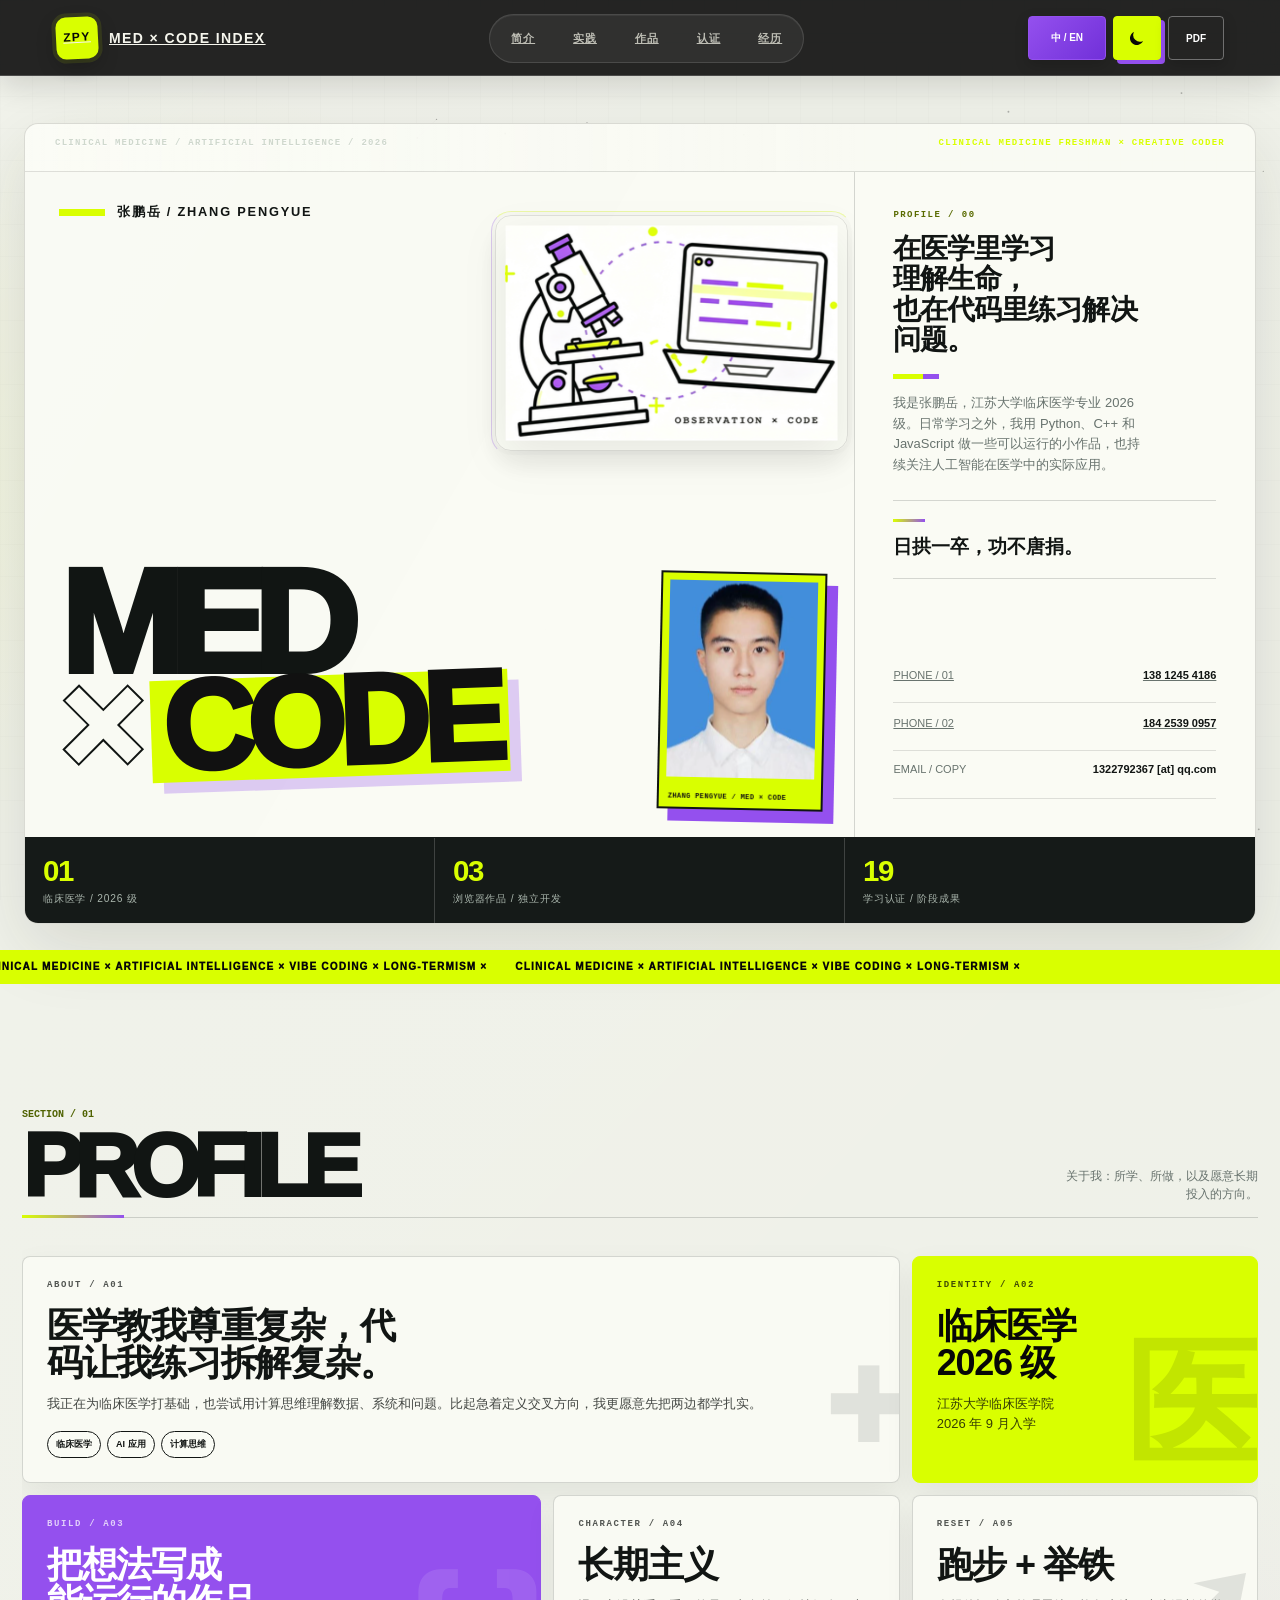
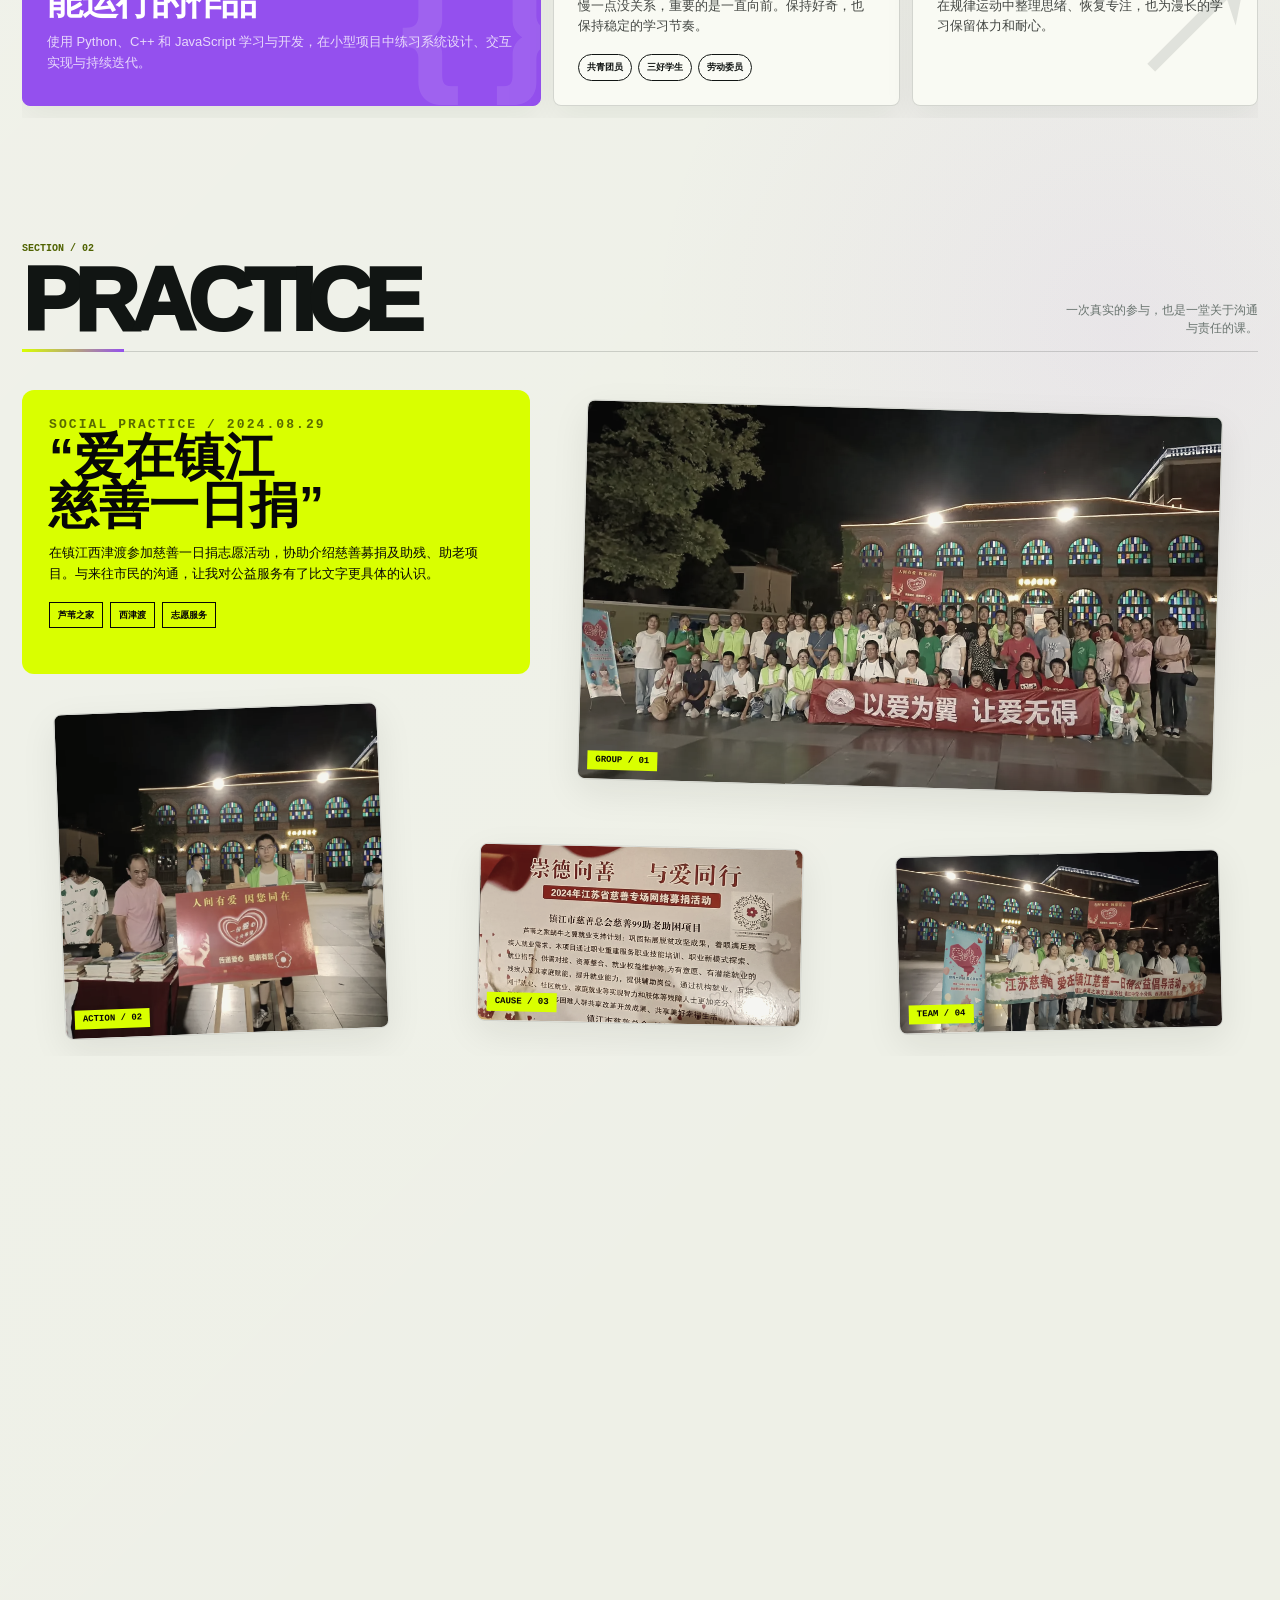
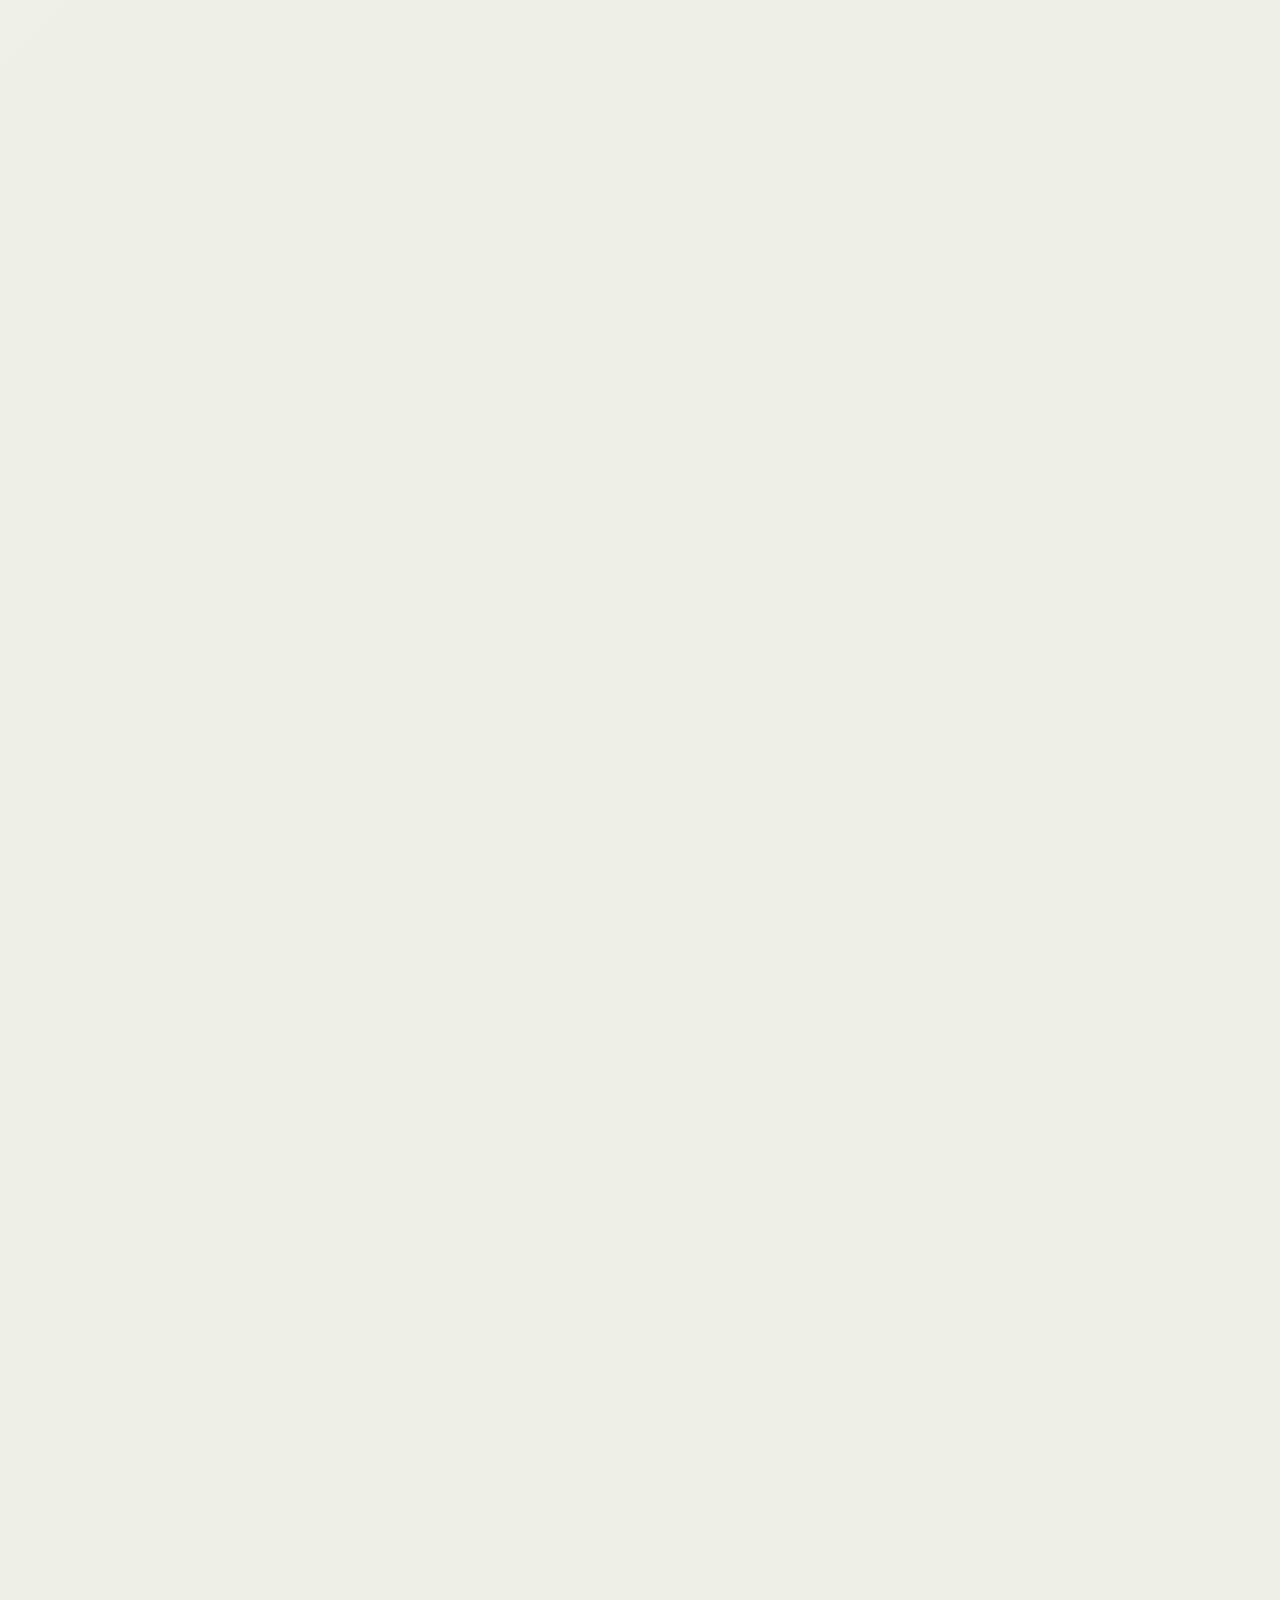
==== commit a8f7daa8: "Add files via upload" ====
--- a/index.html
+++ b/index.html
@@ -443,7 +443,7 @@
     <section id="acid-practice" class="a-section a-wrap"><div class="a-section-head"><div><span class="a-sec-no">SECTION / 02</span><h2 class="a-title">PRACTICE</h2></div><p class="a-aside">一次真实的参与，也是一堂关于沟通与责任的课。</p></div><div class="a-practice"><article class="a-practice-copy"><p class="a-label" style="color:#070707">SOCIAL PRACTICE / 2024.08.29</p><h3>“爱在镇江<br>慈善一日捐”</h3><p>在镇江西津渡参加慈善一日捐志愿活动，协助介绍慈善募捐及助残、助老项目。与来往市民的沟通，让我对公益服务有了比文字更具体的认识。</p><div class="a-meta"><span>芦苇之家</span><span>西津渡</span><span>志愿服务</span></div></article><figure class="a-photo a-pa" data-tag="GROUP / 01"><img src="社会实践/微信图片_20260815221616_14_219.webp" alt="慈善活动参与者合影" loading="lazy"></figure><figure class="a-photo a-pb" data-tag="ACTION / 02"><img src="社会实践/微信图片_20260815221615_13_219.webp" alt="张鹏岳参与慈善活动宣传" loading="lazy"></figure><figure class="a-photo a-pc" data-tag="CAUSE / 03"><img src="社会实践/微信图片_20260815221615_12_219.webp" alt="慈善项目介绍牌" loading="lazy"></figure><figure class="a-photo a-pd" data-tag="TEAM / 04"><img src="社会实践/微信图片_20260815221614_11_219.webp" alt="志愿服务团队合影" loading="lazy"></figure></div></section>
       <section id="acid-play" class="a-section a-wrap"><div class="a-section-head"><div><span class="a-sec-no">SECTION / 03</span><h2 class="a-title">PLAYGROUND</h2></div><p class="a-aside">瀑布流收录游戏与音乐：没有标准答案，只有不断发生的实验。</p></div><div id="a-media-grid" class="a-waterfall"></div></section>
       <section id="acid-certs" class="a-section a-wrap"><div class="a-section-head"><div><span class="a-sec-no">SECTION / 04</span><h2 class="a-title">CREDENTIALS</h2></div><p class="a-aside">按机构筛选证书，点击卡片可查看本地高清原图。</p></div><div id="a-filters" class="a-filters" role="tablist" aria-label="证书筛选"></div><div id="a-cert-grid" class="a-certs"></div></section>
-    <section id="acid-journey" class="a-section a-wrap"><div class="a-section-head"><div><span class="a-sec-no">SECTION / 05</span><h2 class="a-title">JOURNEY</h2></div><p class="a-aside">从医学基础到代码实践，记录正在走的路。</p></div><div class="a-journey"><article class="a-journey-card acid"><div class="a-year">2026→</div><h3>江苏大学</h3><p>临床医学 · 2026 级新生</p><div class="a-skill"><b>即将学习</b><span>系统解剖学 / 组织胚胎学 / 医用化学 / 细胞与分子生物学</span></div><div class="a-skill"><b>关注方向</b><span>AI for Science / 医学数据 / Agent / RAG</span></div></article><article class="a-journey-card"><div class="a-year">2023—26</div><h3>镇江中学</h3><p>高中毕业 · 劳动委员 · 三好学生</p><div class="a-skill"><b>编程与工具</b><span>Python / C++ / JavaScript / Canvas 2D</span></div><div class="a-skill"><b>持续学习</b><span>Prompt Engineering / Fine-tuning / LLM / Agent</span></div></article></div></section>
+    <section id="acid-journey" class="a-section a-wrap"><div class="a-section-head"><div><span class="a-sec-no">SECTION / 05</span><h2 class="a-title">JOURNEY</h2></div><p class="a-aside">从医学基础到代码实践，记录正在走的路。</p></div><div class="a-journey"><article class="a-journey-card acid"><div class="a-year">2026→</div><h3>江苏大学</h3><p>临床医学 · 2026 级新生</p><div class="a-skill"><b>即将学习</b><span>系统解剖学 / 组织胚胎学 / 医用化学 / 细胞与分子生物学</span></div><div class="a-skill"><b>关注方向</b><span>AI for Science / 医学数据 / Agent / RAG</span></div></article><article class="a-journey-card"><div class="a-year">2023—26</div><h3>镇江中学</h3><p>高中毕业 · 劳动委员 · 三好学生</p><div class="a-skill"><b>编程与工具</b><span>Python / C++ / JavaScript / Canvas 2D</span></div><div class="a-skill"><b>持续学习</b><span>Prompt Engineering / Fine-tuning / LLM / Agent</span></div></article><article class="a-journey-card"><div class="a-year">2026→</div><h3>临床医学与医学检验学院<br>学生科学技术协会</h3><p>学研部 · 部员</p><div class="a-skill"><b>学术活动</b><span>协助筹办学术讲座、科研交流与学习分享，服务学院学术氛围建设。</span></div><div class="a-skill"><b>学研服务</b><span>参与活动联络、资料整理与信息传达，支持同学获取科研与学习资源。</span></div></article></div></section>
     <section class="a-contact-sec a-wrap"><div class="a-contact-block"><p class="a-label" style="color:#070707">CONTACT / OPEN CHANNEL</p><h2>LET'S<br>TALK.</h2><div class="a-contact-actions"><button id="a-copy-email" class="a-contact-btn" type="button">复制邮箱</button><a class="a-contact-btn" href="tel:13812454186">拨打电话</a><button id="a-print-bottom" class="a-contact-btn" type="button">打印 / PDF</button></div></div><footer class="a-footer"><span>© 2026 张鹏岳 / MED × CODE</span><span>UPDATED 2026.08.19 / ZHENJIANG</span></footer></section>
     </main>
     <button id="a-top" class="a-top" type="button" aria-label="返回顶部">↑</button><div id="a-toast" class="a-toast" role="status"></div><dialog id="a-dialog" class="a-dialog"><div class="a-dialog-bar"><h3 id="a-dialog-title"></h3><div class="a-dialog-tools"><button id="a-dialog-prev" class="a-dialog-step" type="button" aria-label="上一张证书">←</button><span id="a-dialog-count" class="a-dialog-count">01 / 19</span><button id="a-dialog-next" class="a-dialog-step" type="button" aria-label="下一张证书">→</button><button id="a-dialog-close" class="a-dialog-close" type="button" aria-label="关闭">×</button></div></div><div class="a-dialog-stage"><img id="a-dialog-img" alt="证书大图"><span class="a-dialog-hint">SCROLL / WHEEL TO BROWSE</span><i id="a-dialog-progress" class="a-dialog-progress"></i></div></dialog>
@@ -491,7 +491,7 @@
         {h:['跑步 + 举铁','RUN + LIFT'],p:['在规律运动中整理思绪、恢复专注，也为漫长的学习保留体力和耐心。','Regular exercise helps me clear my mind, regain focus, and keep the stamina and patience needed for long-term learning.']}
       ];
       const practice={h:['“爱在镇江<br>慈善一日捐”','“LOVE IN ZHENJIANG<br>CHARITY DAY”'],p:['在镇江西津渡参加慈善一日捐志愿活动，协助介绍慈善募捐及助残、助老项目。与来往市民的沟通，让我对公益服务有了比文字更具体的认识。','Volunteered at the Charity Day event in Xijindu, Zhenjiang, helping introduce fundraising and support programmes for older adults and people with disabilities. Conversations with visitors made community service more tangible to me.'],meta:[['芦苇之家','LUWEI HOME'],['西津渡','XIJINDU'],['志愿服务','VOLUNTEER']]};
-      const journey=[{h:['江苏大学','JIANGSU UNIVERSITY'],p:['临床医学 · 2026 级','Clinical Medicine · CLASS OF 2026'],skills:[['即将学习','UPCOMING STUDY'],['系统解剖学 / 组织胚胎学 / 医用化学 / 细胞与分子生物学','Anatomy / Histology / Medical Chemistry / Cell & Molecular Biology'],['关注方向','AREAS OF INTEREST'],['AI for Science / 医学数据 / Agent / RAG','AI for Science / Medical Data / Agent / RAG']]},{h:['镇江中学','ZHENJIANG HIGH SCHOOL'],p:['高中毕业 · 劳动委员 · 三好学生','Graduate · Class Committee · Merit Student'],skills:[['编程与工具','CODE & TOOLS'],['Python / C++ / JavaScript / Canvas 2D','Python / C++ / JavaScript / Canvas 2D'],['持续学习','ONGOING LEARNING'],['Prompt Engineering / Fine-tuning / LLM / Agent','Prompt Engineering / Fine-tuning / LLM / Agent']]}];
+      const journey=[{h:['江苏大学','JIANGSU UNIVERSITY'],p:['临床医学 · 2026 级','Clinical Medicine · CLASS OF 2026'],skills:[['即将学习','UPCOMING STUDY'],['系统解剖学 / 组织胚胎学 / 医用化学 / 细胞与分子生物学','Anatomy / Histology / Medical Chemistry / Cell & Molecular Biology'],['关注方向','AREAS OF INTEREST'],['AI for Science / 医学数据 / Agent / RAG','AI for Science / Medical Data / Agent / RAG']]},{h:['镇江中学','ZHENJIANG HIGH SCHOOL'],p:['高中毕业 · 劳动委员 · 三好学生','Graduate · Class Committee · Merit Student'],skills:[['编程与工具','CODE & TOOLS'],['Python / C++ / JavaScript / Canvas 2D','Python / C++ / JavaScript / Canvas 2D'],['持续学习','ONGOING LEARNING'],['Prompt Engineering / Fine-tuning / LLM / Agent','Prompt Engineering / Fine-tuning / LLM / Agent']]},{h:['临床医学与医学检验学院<br>学生科学技术协会','SCHOOL OF CLINICAL MEDICINE & MEDICAL LABORATORY SCIENCE<br>STUDENT ASSOCIATION FOR SCIENCE & TECHNOLOGY'],p:['学研部 · 部员','ACADEMIC & RESEARCH DIVISION · MEMBER'],skills:[['学术活动','ACADEMIC PROGRAMMES'],['协助筹办学术讲座、科研交流与学习分享，服务学院学术氛围建设。','Support academic lectures, research exchanges and peer learning sessions to strengthen the school\'s academic community.'],['学研服务','ACADEMIC SUPPORT'],['参与活动联络、资料整理与信息传达，支持同学获取科研与学习资源。','Coordinate events, organise materials and share information to help students access research and learning resources.']]}];
       function applyLanguage(){const c=copy[lang];document.documentElement.lang=lang==='zh'?'zh-CN':'en';set('#a-lang',lang==='zh'?'中 / EN':'EN / 中');all('.a-nav a').forEach((n,i)=>n.textContent=c.nav[i]);const copyNode=aq('.a-copy');if(copyNode)copyNode.innerHTML='<strong>'+c.heroStrong+'</strong>'+c.heroCopy;set('.a-motto',c.motto);all('.a-stat span').forEach((n,i)=>n.textContent=c.stats[i]);all('.a-section-head .a-aside').forEach((n,i)=>n.textContent=[c.profileAside,c.practiceAside,c.playAside,c.certAside,c.journeyAside][i]);set('#a-copy-email',c.copyEmail);set('#a-print-bottom',c.pdf);set('#a-stream-end',c.streamEnd);set('#a-stream-label',c.streamLabel);
         all('#acid-profile .a-card').forEach((card,i)=>{const x=profile[i];if(!x)return;const h=aq('h3',card),p=aq('p',card);if(h)h.innerHTML=x.h[lang==='zh'?0:1];if(p)p.innerHTML=x.p[lang==='zh'?0:1];const tags=aq('.a-tags',card);if(tags&&x.tags){tags.replaceChildren();x.tags.forEach(t=>tags.append(mk('span','a-tag',t[lang==='zh'?0:1])))}});
         setHTML('.a-practice-copy h3',practice.h[lang==='zh'?0:1]);set('.a-practice-copy>p:not(.a-label)',practice.p[lang==='zh'?0:1]);const meta=all('.a-meta span');practice.meta.forEach((x,i)=>{if(meta[i])meta[i].textContent=x[lang==='zh'?0:1]});
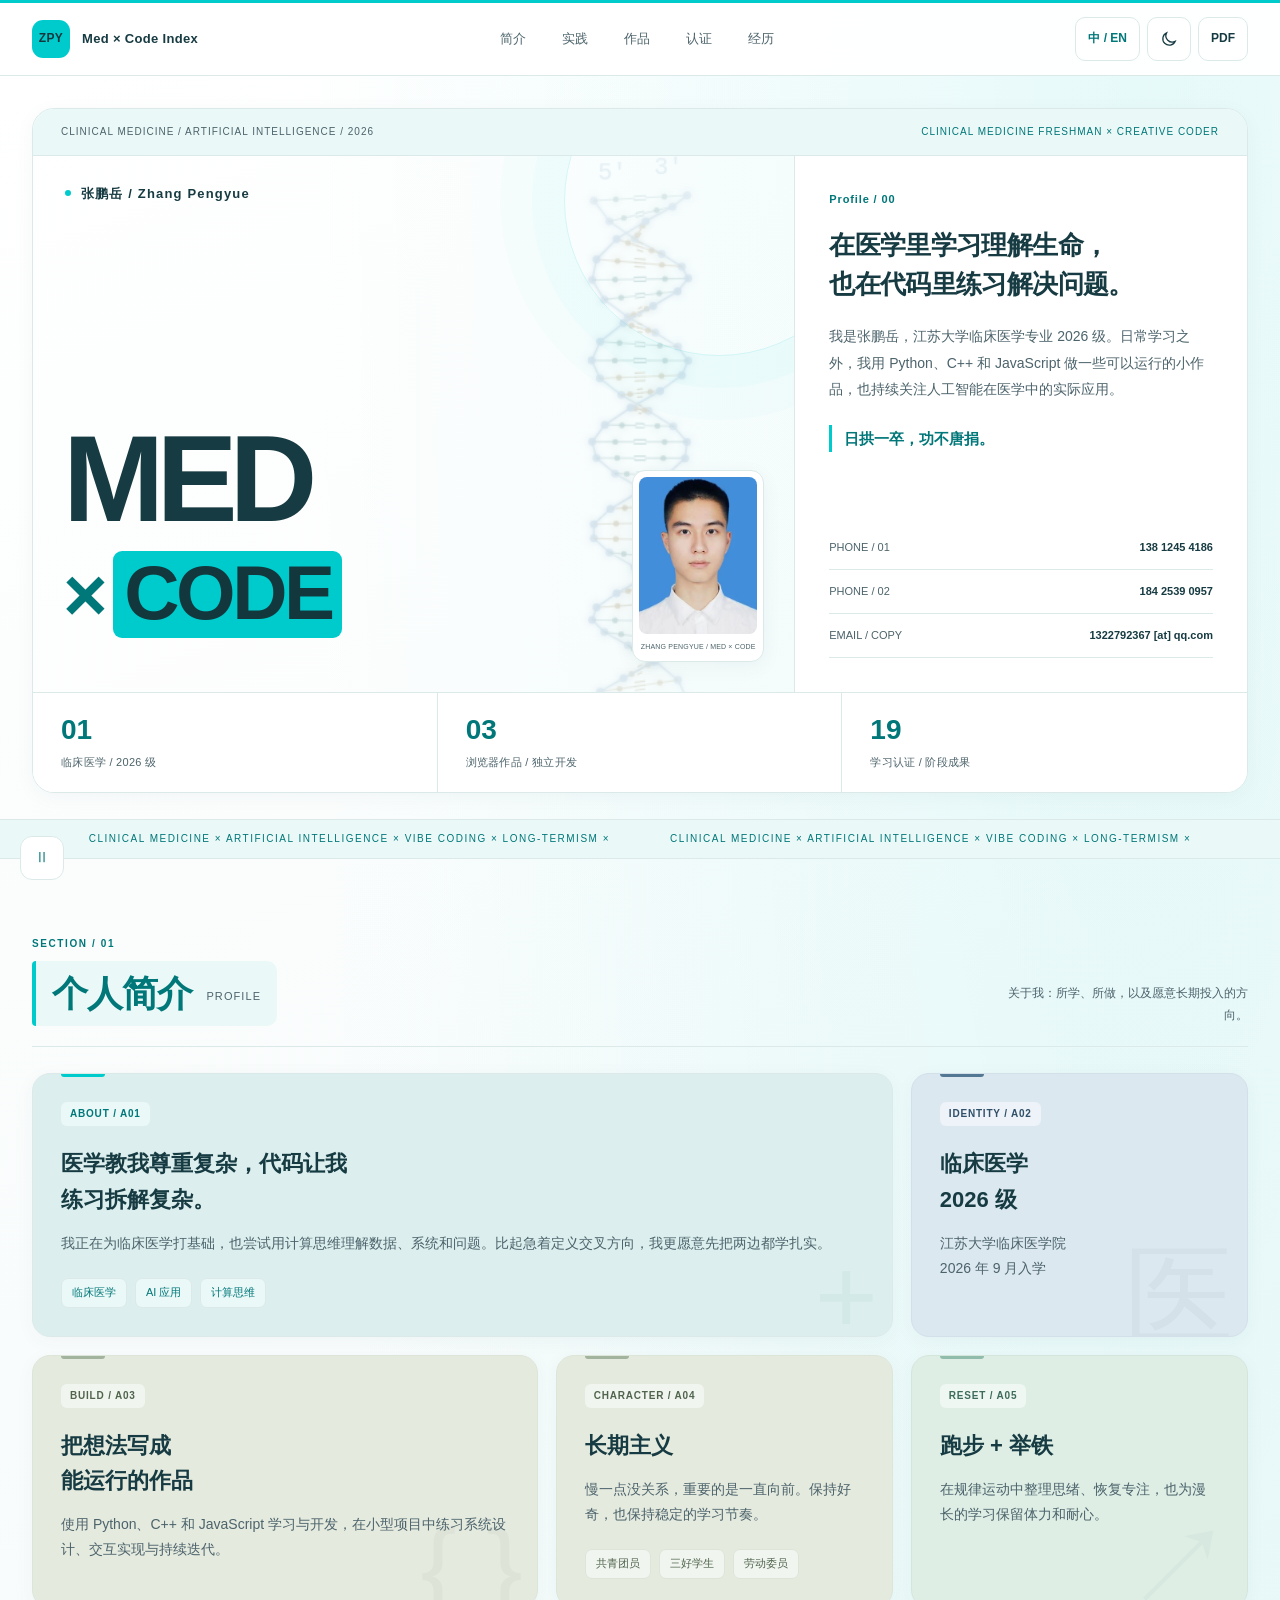
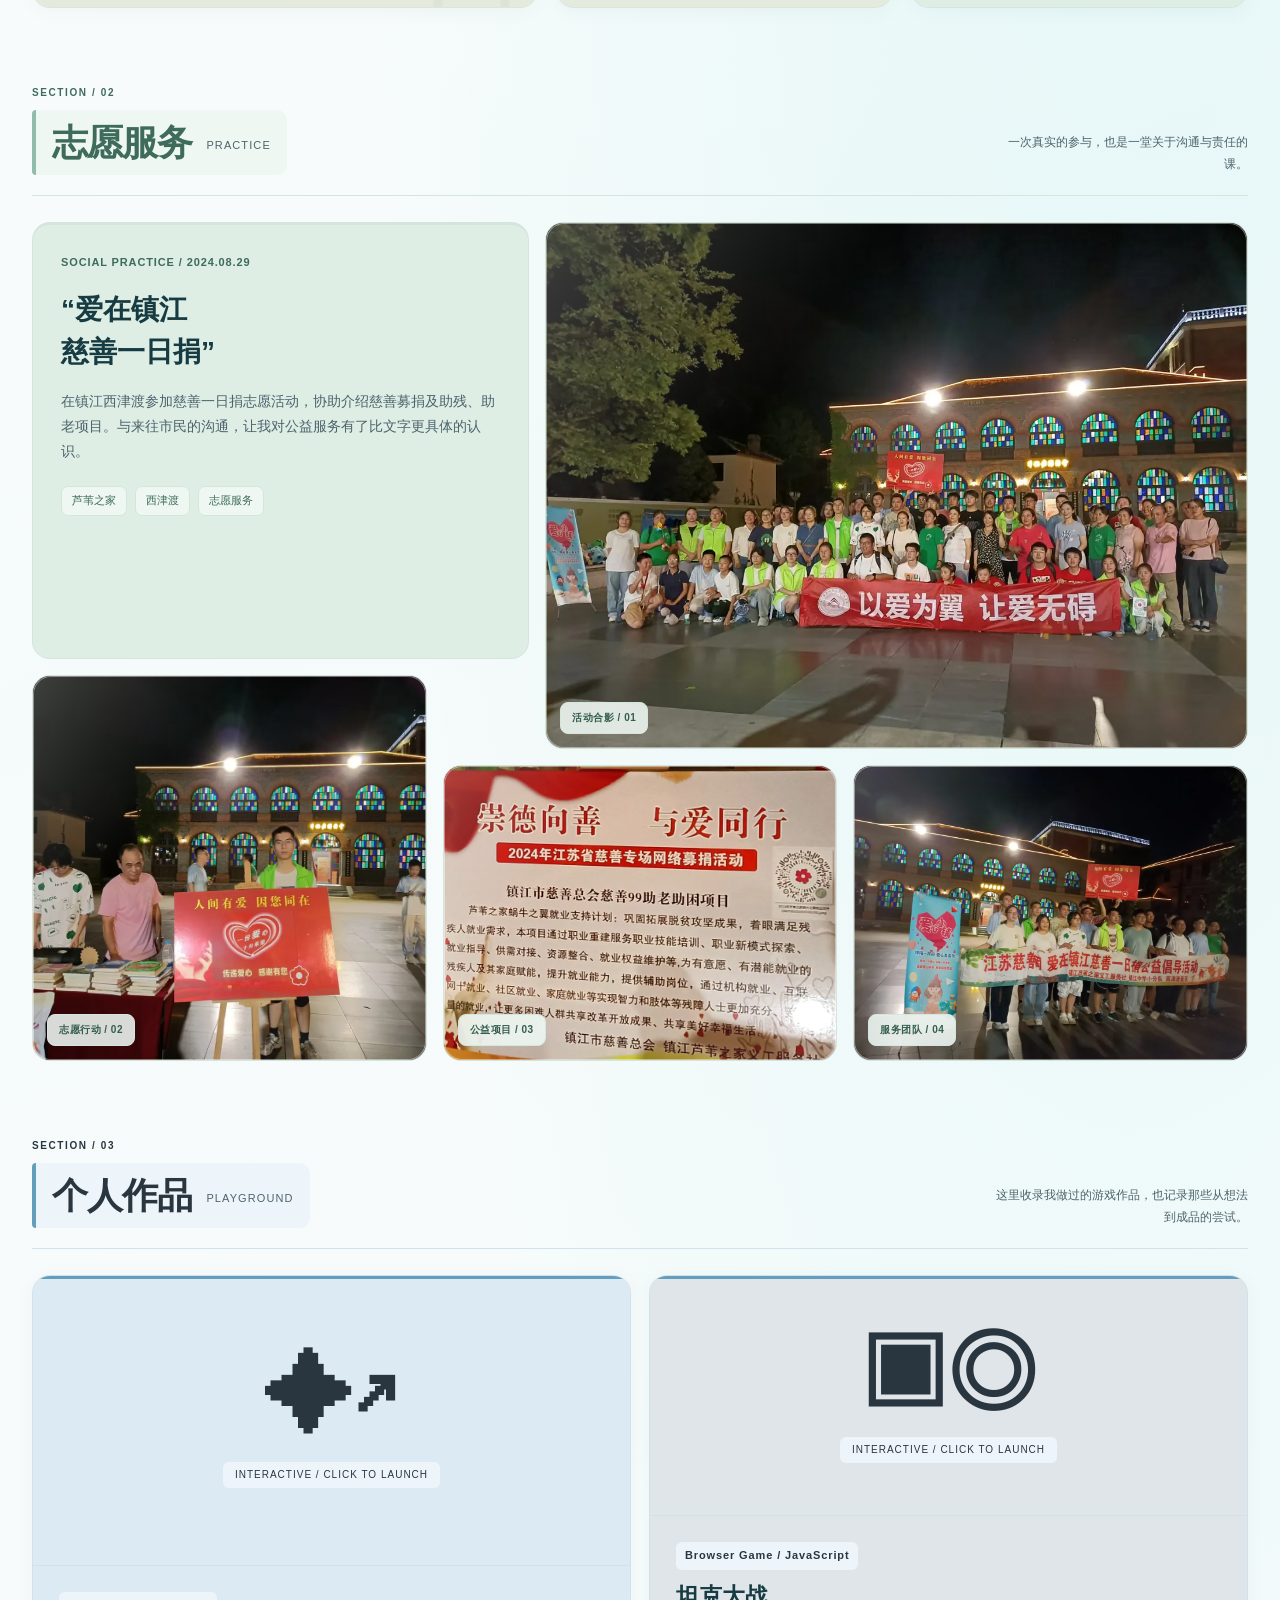
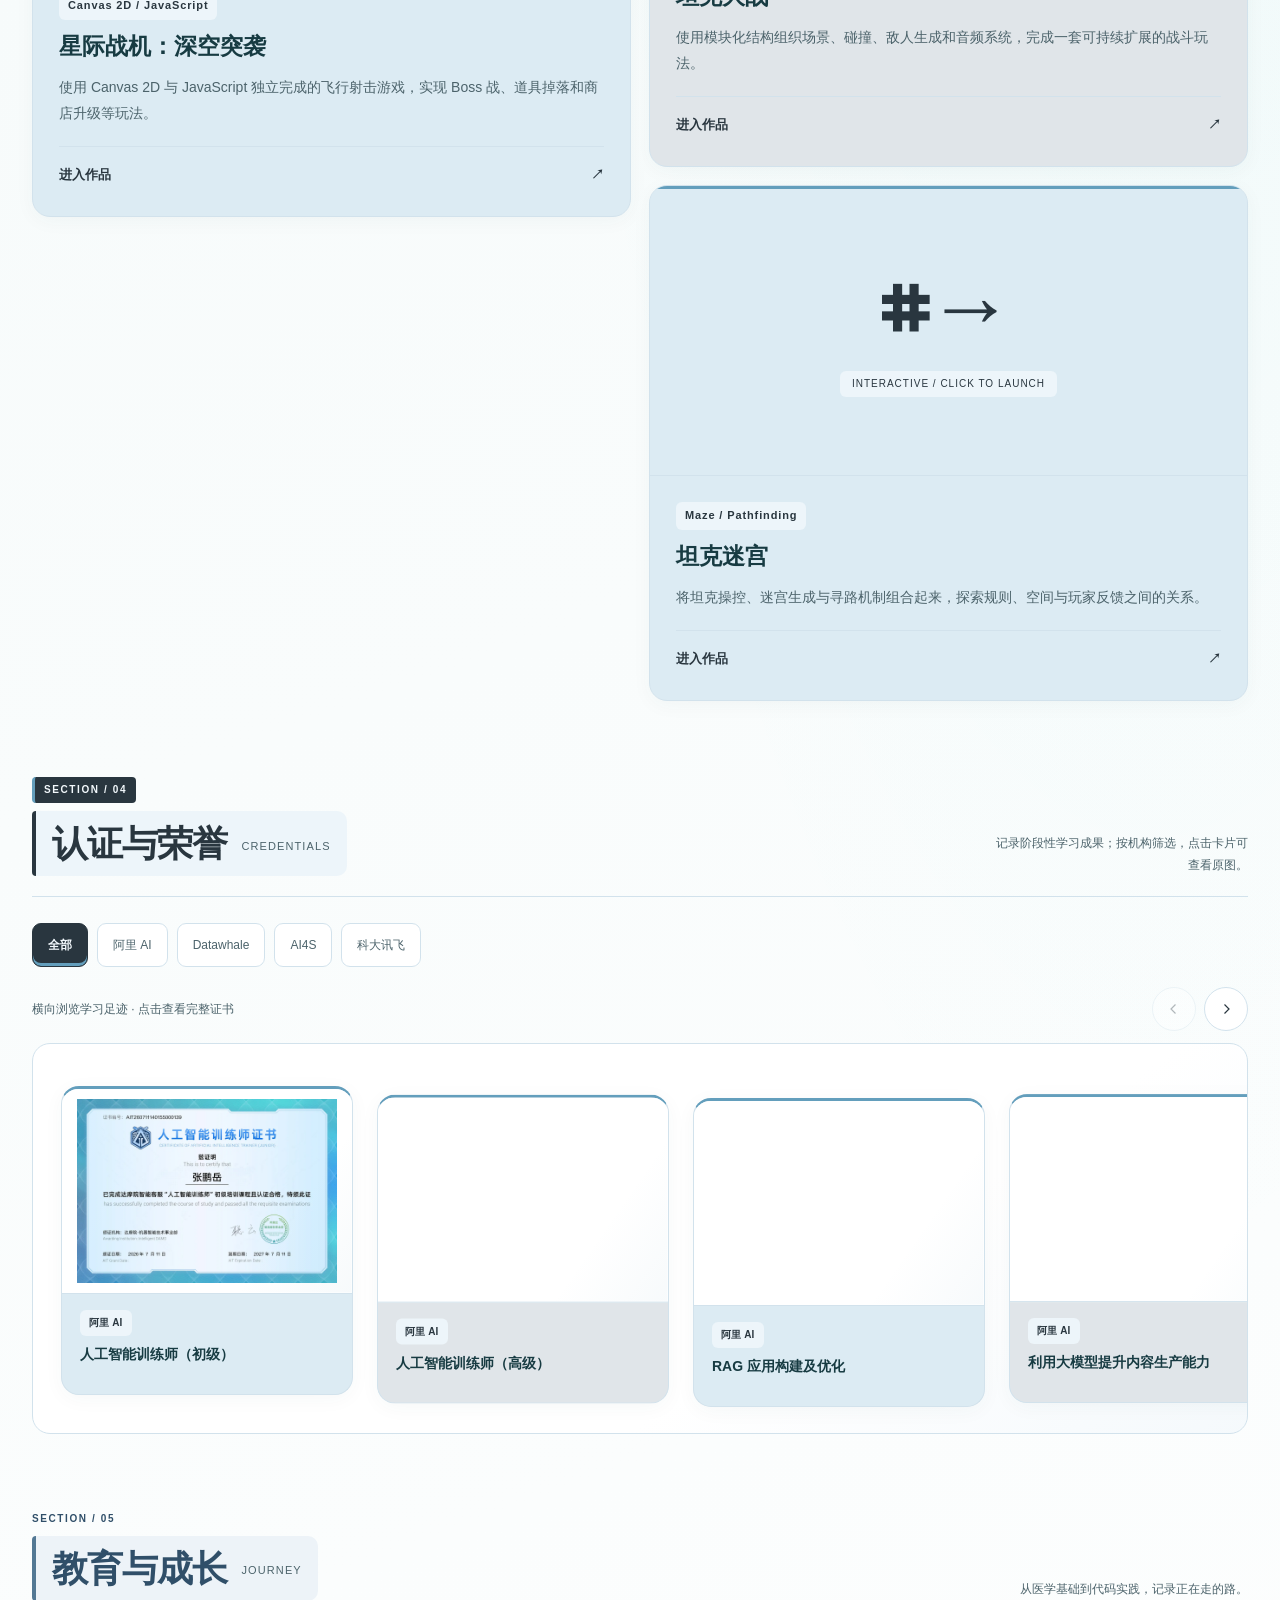
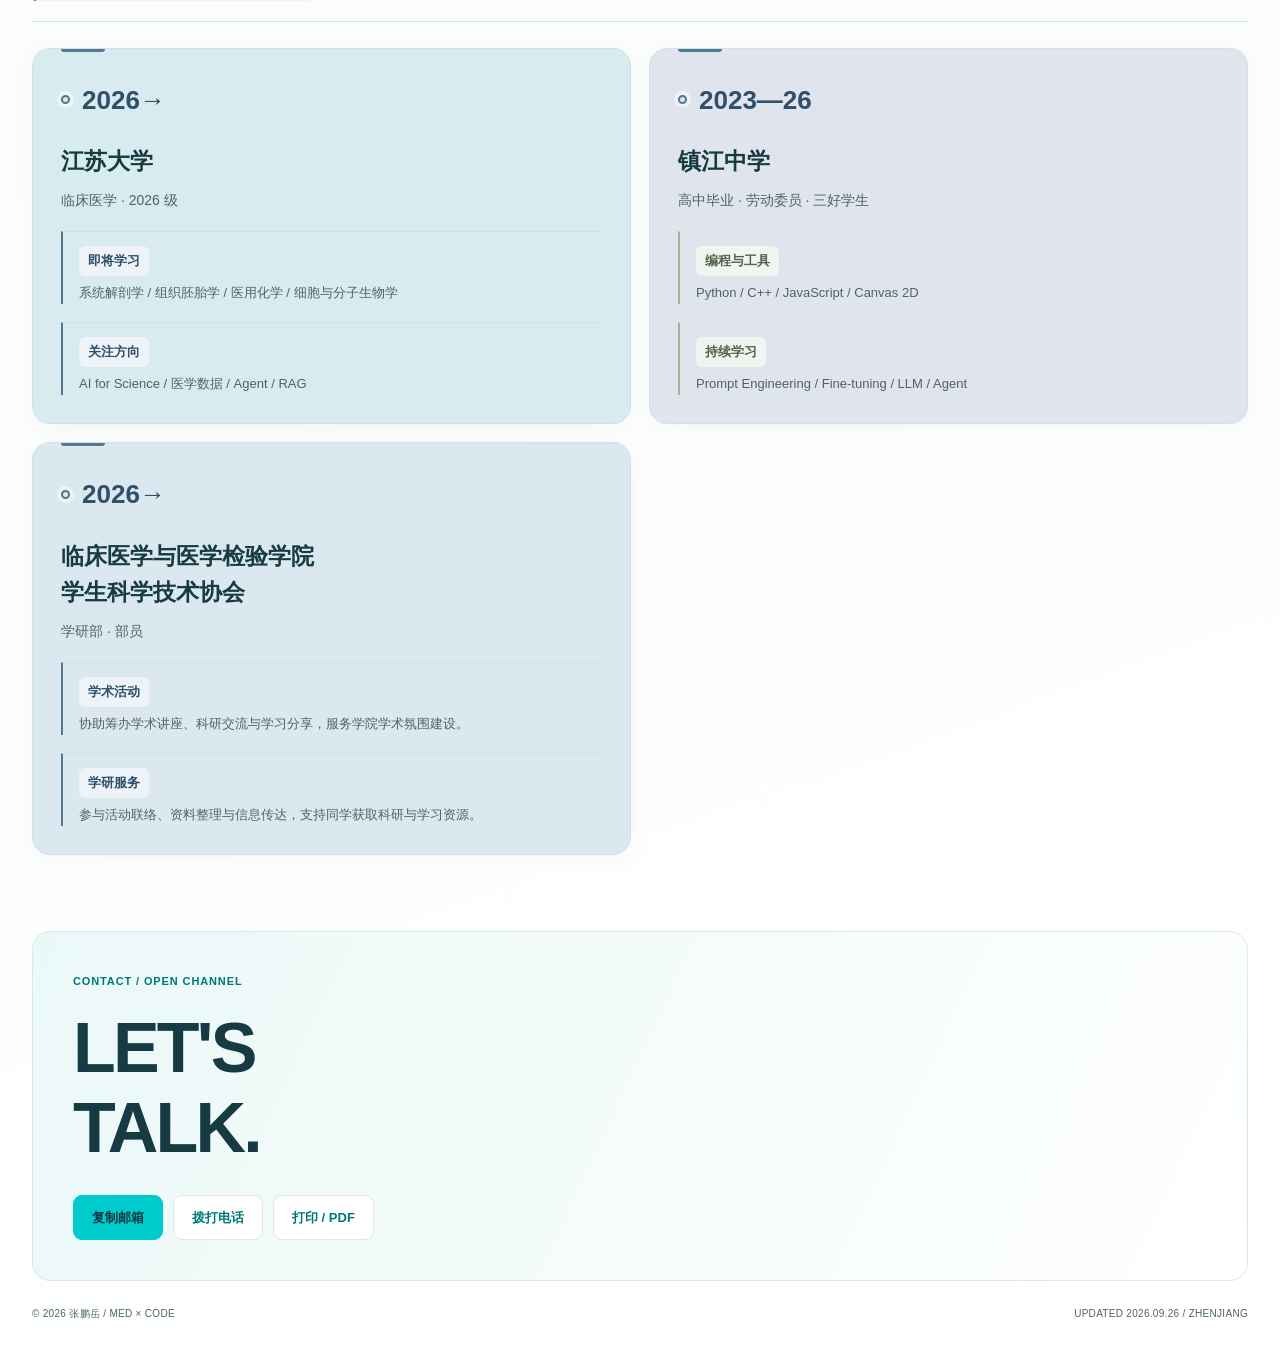
==== commit 0d74779e: "Add files via upload" ====
--- a/index.html
+++ b/index.html
@@ -1,810 +1,102 @@
-<!doctype html>
-<script>
-  // Normalize the one legacy certificate URL before any dynamic card is rendered.
-  (()=>{
-    const proto=window.HTMLImageElement&&HTMLImageElement.prototype;
-    const descriptor=proto&&Object.getOwnPropertyDescriptor(proto,'src');
-    if(!descriptor||!descriptor.set)return;
-    Object.defineProperty(proto,'src',{
-      configurable:descriptor.configurable,
-      enumerable:descriptor.enumerable,
-      get:descriptor.get,
-      set(value){
-        if(typeof value==='string'&&value.includes('Prompt Engineer 证书.webp'))value=value.replace('Prompt Engineer 证书.webp','Prompt Engineer 证书.png');
-        descriptor.set.call(this,value);
-      }
-    });
-  })();
-</script>
-<html lang="zh-CN" data-theme="light">
-<head>
-  <meta charset="utf-8">
-  <meta name="viewport" content="width=device-width, initial-scale=1, viewport-fit=cover">
-  <meta name="description" content="张鹏岳个人简历">
-  <meta name="theme-color" content="#070707">
-  <meta name="color-scheme" content="light dark">
-  <link rel="preload" as="image" href="证件照_WPS证件照.webp" type="image/webp" fetchpriority="high">
-  <style id="critical-mobile">
-    *,*::before,*::after{box-sizing:border-box}html{overflow-x:hidden;-webkit-text-size-adjust:100%;scroll-behavior:smooth}body{margin:0;min-width:320px;overflow-x:hidden;background:#efefe6;color:#070707;font:16px/1.6 Arial,"PingFang SC","Microsoft YaHei",sans-serif}img,video,svg{max-width:100%;height:auto}button,a,[role=button]{-webkit-tap-highlight-color:transparent;touch-action:manipulation}#acid-app{min-width:320px}.a-section,.a-contact-sec{content-visibility:auto;contain-intrinsic-size:auto 760px}.a-cert{content-visibility:auto;contain-intrinsic-size:auto 420px}.a-wrap{width:min(1240px,calc(100% - 24px));margin-inline:auto}.a-header{position:sticky;top:0;z-index:60;min-height:62px}.a-header-in{padding-inline:max(0px,env(safe-area-inset-left)) max(0px,env(safe-area-inset-right))}.a-hero{padding:10px 0 12px}.a-tool,.a-filter,.a-dialog-step,.a-dialog-close,.a-contact-btn,.a-launch,.a-contact a,.a-email-top,.a-top{min-height:44px}
-    @media(min-width:701px){.a-wrap{width:min(1240px,calc(100% - 44px))}.a-hero{padding:28px 0 24px}}
-  </style>
-  <title>张鹏岳｜个人简历</title>
-<style id="acid-style">
-:root{--bg:#efefe6;--fg:#070707;--muted:#56564f;--panel:#fafaf4;--line:rgba(7,7,7,.25);--acid:#d9ff00;--purple:#964cff;--head:62px}
-[data-theme=dark]{--bg:#070707;--fg:#f6f6ed;--muted:#aaa99f;--panel:#11110f;--line:rgba(246,246,237,.24)}
-body{color:var(--fg);background:var(--bg)}body:before{content:"";position:fixed;inset:0;z-index:-1;opacity:.12;background-image:linear-gradient(var(--line) 1px,transparent 1px),linear-gradient(90deg,var(--line) 1px,transparent 1px);background-size:40px 40px}
-#acid-particles{position:fixed;inset:0;z-index:-1;width:100%;height:100%;pointer-events:none}#acid-app{position:relative;z-index:1;color:var(--fg)}
-.a-header{height:var(--head);color:#f6f6ed;background:rgba(7,7,7,.92);border-bottom:1px solid rgba(255,255,255,.3);backdrop-filter:blur(14px)}.a-header-in{height:100%;display:flex;align-items:center;justify-content:space-between;gap:10px}.a-brand{display:flex;align-items:center;gap:9px;color:#f6f6ed;font-size:11px;font-weight:900;letter-spacing:.08em;text-transform:uppercase}.a-mark{display:grid;place-items:center;width:31px;height:31px;color:#070707;background:var(--acid);border-radius:50%;font-size:10px}.a-nav{display:none;gap:2px}.a-nav a{padding:10px;color:#bdbdb4;font-size:10px;font-weight:900;letter-spacing:.08em;text-transform:uppercase}.a-tools{display:flex;gap:5px}.a-tool{display:grid;place-items:center;min-width:44px;height:44px;padding:0 8px;border:1px solid rgba(255,255,255,.35);color:#fff;background:transparent;cursor:pointer;font-size:9px;font-weight:900}.a-tool#a-lang{background:var(--purple);border-color:var(--purple)}.a-tool#a-theme{background:var(--acid);border-color:var(--acid);color:#070707}.a-tool#a-print{display:none}.a-theme-icon{display:none;width:19px;height:19px}.a-theme-icon path,.a-theme-icon circle,.a-theme-icon line{fill:none;stroke:currentColor;stroke-width:1.8;stroke-linecap:round}.a-theme-icon.moon path,.a-theme-icon.sun circle{fill:currentColor;stroke:none}[data-theme=dark] .a-theme-icon.sun,[data-theme=light] .a-theme-icon.moon{display:block}
-.a-hero-shell{width:100%;border-inline:1px solid var(--line)}.a-microbar{display:flex;justify-content:space-between;gap:12px;padding:9px 10px;border-block:1px solid var(--line);color:var(--muted);font:700 8px/1.3 "Courier New",monospace;letter-spacing:.08em;text-transform:uppercase}.a-hero-main{display:flex;flex-direction:column}.a-type{position:relative;display:flex;flex-direction:column;justify-content:center;min-height:410px;padding:90px 8px 26px;overflow:hidden;border-bottom:1px solid var(--line)}.a-name{position:absolute;top:20px;left:9px;margin:0;font-size:11px;font-weight:900;letter-spacing:.12em;text-transform:uppercase}.a-name:before{display:inline-block;width:27px;height:6px;margin-right:8px;background:var(--acid);content:""}.a-mega{margin:0;font-size:clamp(65px,23vw,118px);font-weight:950;line-height:.73;letter-spacing:-.095em;text-transform:uppercase}.a-mega span{display:block}.a-mega .a-outline{color:transparent;-webkit-text-stroke:1px var(--fg)}.a-mega i{color:#070707;background:var(--acid);font-style:normal;padding:.03em .08em}.a-medcode-symbol{position:absolute;right:-2px;top:12px;width:min(86vw,270px);height:auto;color:var(--fg);opacity:.92}.a-medcode-symbol .line{fill:none;stroke:currentColor;stroke-width:3;stroke-linecap:round;stroke-linejoin:round}.a-medcode-symbol .fine{fill:none;stroke:currentColor;stroke-width:2;opacity:.7}.a-medcode-symbol .acid-fill{fill:var(--acid);stroke:currentColor;stroke-width:2.5}.a-medcode-symbol .purple-fill{fill:var(--purple);stroke:currentColor;stroke-width:2.5}.a-medcode-symbol .screen{fill:var(--panel);stroke:currentColor;stroke-width:3}.a-medcode-symbol .code-acid{stroke:var(--acid);stroke-width:4}.a-medcode-symbol .code-purple{stroke:var(--purple);stroke-width:4}.a-medcode-symbol .signal{fill:none;stroke:var(--acid);stroke-width:2.5;stroke-dasharray:7 8}.a-medcode-symbol .cursor{fill:var(--acid)}.a-avatar{position:absolute;right:7px;bottom:18px;z-index:3;width:108px;margin:0;padding:5px;background:var(--acid);border:2px solid var(--fg);box-shadow:7px 7px 0 var(--purple);transform:rotate(2deg)}.a-avatar img{width:100%;aspect-ratio:3/4;object-fit:cover}.a-avatar figcaption{display:none}.a-side{display:flex;flex-direction:column;justify-content:space-between;gap:22px;min-height:0;padding:22px 15px;background:color-mix(in srgb,var(--panel) 90%,transparent)}.a-label{margin:0 0 12px;color:var(--acid);font:800 9px/1.3 "Courier New",monospace;letter-spacing:.12em;text-transform:uppercase}.a-copy{margin:0;color:var(--muted);font-size:13px}.a-copy strong{display:block;margin-bottom:12px;color:var(--fg);font-size:clamp(23px,7vw,34px);line-height:1.04}.a-motto{margin:20px 0;padding:14px 0;border-block:1px solid var(--line);font-size:17px;font-weight:900}.a-contact{display:grid}.a-contact a,.a-email-top{display:flex;justify-content:space-between;gap:8px;min-height:44px;padding:11px 0;border:0;border-bottom:1px solid var(--line);color:var(--muted);background:transparent;text-align:left;font-size:10px}.a-contact b{color:var(--fg)}.a-stats{display:grid;grid-template-columns:1fr}.a-stat{padding:13px;border-bottom:1px solid var(--line)}.a-stat:last-child{border:0}.a-stat b{display:block;color:var(--acid);font-size:25px;line-height:1}.a-stat span{display:block;margin-top:6px;color:var(--muted);font-size:9px;letter-spacing:.08em;text-transform:uppercase}
-.a-ticker{overflow:hidden;color:#070707;background:var(--acid);border-block:2px solid var(--fg);transform:rotate(-.5deg) scale(1.01)}.a-ticker-in{width:max-content;padding:8px 0;white-space:nowrap;font-size:10px;font-weight:950;letter-spacing:.12em}.a-ticker-in span{margin-right:28px}
-.a-section{padding:80px 0 12px}.a-section-head{display:grid;gap:15px;margin-bottom:24px;padding-bottom:14px;border-bottom:1px solid var(--line)}.a-sec-no{color:var(--acid);font:800 10px/1.2 "Courier New",monospace}.a-title{margin:5px 0 0;font-size:clamp(48px,16vw,84px);font-weight:950;line-height:.82;letter-spacing:-.075em}.a-aside{margin:0;color:var(--muted);font-size:12px}.a-profile,.a-journey{display:grid;grid-template-columns:1fr;gap:12px}.a-card{position:relative;overflow:hidden;min-height:180px;padding:20px;border:1px solid var(--line);background:color-mix(in srgb,var(--panel) 90%,transparent)}.a-card.wide{grid-column:auto}.a-card.acid,.a-journey-card.acid{color:#070707;background:var(--acid);border-color:var(--acid)}.a-card.purple{color:#fff;background:var(--purple);border-color:var(--purple)}.a-code{display:block;margin-bottom:24px;font:800 9px/1 "Courier New",monospace;letter-spacing:.12em;opacity:.72}.a-card h3{max-width:19ch;margin:0 0 12px;font-size:clamp(22px,7vw,36px);line-height:1.02}.a-card p{margin:0;font-size:13px;opacity:.78}.a-tags,.a-meta,.a-contact-actions{display:flex;flex-wrap:wrap;gap:7px;margin-top:17px}.a-tag,.a-meta span{padding:5px 8px;border:1px solid currentColor;border-radius:999px;font-size:9px;font-weight:900}.a-giant{position:absolute;right:-8px;bottom:-35px;font-size:140px;font-weight:950;opacity:.1}
-.a-practice{display:flex;flex-direction:column;gap:12px}.a-practice-copy{padding:23px;color:#070707;background:var(--acid)}.a-practice-copy h3{margin:0 0 14px;font-size:clamp(28px,9vw,50px);line-height:.95}.a-practice-copy p{margin:0;font-size:13px}.a-meta{margin-top:17px}.a-meta span{border-radius:0}.a-photo{position:relative;height:235px;overflow:hidden;border:1px solid var(--line);background:var(--panel);isolation:isolate;transition:transform .35s cubic-bezier(.2,.75,.25,1),box-shadow .35s ease}.a-photo img{display:block;width:100%;height:100%;object-fit:cover;filter:saturate(.62) sepia(.16) contrast(.96) brightness(.98);transition:filter .45s ease,transform .45s cubic-bezier(.2,.75,.25,1)}.a-photo:hover img,.a-photo:focus-within img{filter:saturate(1) sepia(0) contrast(1) brightness(1);transform:scale(1.025)}.a-photo:hover{z-index:4;box-shadow:0 18px 42px rgba(20,20,16,.18)}.a-photo.a-pa{height:380px}.a-photo:after{content:attr(data-tag);position:absolute;left:9px;bottom:9px;padding:5px 8px;color:#070707;background:var(--acid);font:800 9px/1 "Courier New",monospace}
-.a-waterfall{columns:1}.a-media{break-inside:avoid;margin:0 0 14px;overflow:hidden;border:1px solid var(--line);background:var(--panel)}.a-visual{display:grid;place-items:center;min-height:300px;color:#070707;background:var(--acid)}.a-media.tall .a-visual{min-height:430px}.a-media.purple .a-visual{color:#fff;background:var(--purple)}.a-media.black .a-visual{color:var(--fg);background:#050505}.a-glyph{font-size:clamp(70px,18vw,140px);font-weight:950;line-height:.8}.a-glyph small{display:block;margin-top:16px;font:800 9px/1.3 "Courier New",monospace;text-align:center}.a-video{width:100%;min-height:300px;background:#000;object-fit:cover}.a-media-body{padding:20px}.a-kind,.a-org{color:var(--acid);font:800 9px/1.2 "Courier New",monospace;letter-spacing:.1em}.a-media h3{margin:8px 0;font-size:clamp(23px,8vw,36px);line-height:1}.a-media p{margin:0;color:var(--muted);font-size:12px}.a-launch{display:flex;justify-content:space-between;margin-top:17px;padding-top:12px;border-top:1px solid var(--line);font-size:10px;font-weight:900}
-.a-filters{display:flex;flex-wrap:wrap;gap:7px;margin-bottom:20px}.a-filter{padding:8px 12px;border:1px solid var(--line);color:var(--muted);background:var(--panel);cursor:pointer;font-size:9px;font-weight:900}.a-filter[aria-selected=true]{color:#070707;background:var(--acid);border-color:var(--acid)}.a-certs{display:flex;gap:22px;width:max-content;min-height:470px;padding:74px 34px 64px}.a-stream{position:relative;overflow-x:auto;overflow-y:hidden;border-block:1px solid var(--line);cursor:grab;scrollbar-width:none;touch-action:pan-y;overscroll-behavior-x:contain;overscroll-behavior-y:auto;-webkit-overflow-scrolling:touch;scroll-behavior:auto}.a-stream::-webkit-scrollbar{display:none}.a-stream .a-cert{flex:0 0 min(78vw,320px);margin:0;border:1px solid var(--line);background:var(--panel);cursor:zoom-in;will-change:transform}.a-cert-img{aspect-ratio:1.42;overflow:hidden;background:#fff}.a-cert-img img{width:100%;height:100%;object-fit:cover}.a-cert-body{padding:14px}.a-cert h3{margin:7px 0 0;font-size:14px;line-height:1.25}.a-cert.hide{display:none}
-.a-journey-card{min-height:300px;padding:24px;border:1px solid var(--line);background:color-mix(in srgb,var(--panel) 90%,transparent)}.a-year{font-size:52px;font-weight:950;line-height:1}.a-journey-card h3{margin:40px 0 8px;font-size:28px}.a-journey-card p{margin:0;font-size:12px;opacity:.72}.a-skill{margin-top:12px;padding:12px 0;border-top:1px solid var(--line)}.a-skill b{display:block;font-size:12px}.a-skill span{color:var(--muted);font-size:11px}
-.a-contact-sec{padding:80px 0 28px}.a-contact-block{position:relative;overflow:hidden;padding:30px;color:#070707;background:var(--acid)}.a-contact-block h2{position:relative;z-index:1;margin:0;font-size:clamp(55px,18vw,145px);line-height:.78;letter-spacing:-.08em}.a-contact-btn{padding:11px 14px;border:2px solid #070707;color:#070707;background:transparent;cursor:pointer;font-size:10px;font-weight:950}.a-footer{display:flex;flex-direction:column;gap:12px;padding:21px 0 32px;color:var(--muted);font:700 9px/1.5 "Courier New",monospace}.a-top{position:fixed;right:20px;bottom:20px;z-index:40;width:44px;height:44px;border:1px solid var(--acid);color:#070707;background:var(--acid);cursor:pointer;opacity:0;pointer-events:none;transform:translateY(10px);transition:.2s}.a-top.show{opacity:1;pointer-events:auto;transform:none}.a-toast{position:fixed;left:50%;bottom:24px;z-index:100;padding:10px 14px;color:#070707;background:var(--acid);border:2px solid #070707;font-size:10px;font-weight:900;opacity:0;pointer-events:none;transform:translate(-50%,16px);transition:.2s}.a-toast.show{opacity:1;transform:translate(-50%,0)}
-.a-dialog{width:calc(100% - 20px);max-height:92vh;padding:0;border:1px solid var(--acid);color:var(--fg);background:var(--bg)}.a-dialog::backdrop{background:rgba(0,0,0,.88)}.a-dialog-bar{display:flex;align-items:center;justify-content:space-between;gap:10px;padding:10px;border-bottom:1px solid var(--line)}.a-dialog-bar h3{margin:0;font-size:11px}.a-dialog-tools{display:flex;align-items:center;gap:6px}.a-dialog-count{color:var(--acid);font:900 10px "Courier New",monospace}.a-dialog-step,.a-dialog-close{width:44px;height:44px;border:1px solid var(--line);color:var(--fg);background:transparent}.a-dialog-stage{position:relative;display:grid;place-items:center;min-height:calc(92vh - 62px);padding:10px 8px 48px;overflow:hidden}.a-dialog-stage img{max-width:100%;max-height:calc(92vh - 120px);object-fit:contain;background:#fff}.a-dialog-hint{position:absolute;right:10px;bottom:14px;color:var(--muted);font:800 9px "Courier New",monospace}.a-dialog-progress{position:absolute;left:0;bottom:0;width:var(--progress,0%);height:4px;background:var(--acid)}
-.a-reveal{opacity:0;transform:translateY(22px);transition:opacity .55s ease,transform .55s ease}.a-reveal.is-visible{opacity:1;transform:none}@media(prefers-reduced-motion:reduce){.a-reveal{opacity:1;transform:none;transition:none}.a-ticker-in{animation:none}}
-@media(min-width:701px){.a-nav{display:flex}.a-tool{min-width:52px;height:40px}.a-tool#a-print{display:grid}.a-hero-main{display:grid;grid-template-columns:minmax(0,1.65fr) minmax(260px,.35fr);min-height:525px}.a-type{min-height:525px;padding:45px 16px;border-right:1px solid var(--line);border-bottom:0}.a-medcode-symbol{right:2%;top:8%;width:clamp(205px,25vw,340px)}.a-avatar{right:3%;bottom:5%;width:clamp(112px,14vw,190px);padding:7px;box-shadow:12px 12px 0 var(--purple)}.a-avatar figcaption{display:block;padding:6px 2px 0;color:#070707;font:900 8px/1.2 "Courier New",monospace}.a-side{padding:24px}.a-stats{grid-template-columns:repeat(3,1fr)}.a-stat{border-right:1px solid var(--line);border-bottom:0}.a-section{padding-top:112px}.a-section-head{grid-template-columns:1fr auto;align-items:end;gap:28px;margin-bottom:35px}.a-aside{text-align:right}.a-title{font-size:clamp(49px,8vw,108px)}.a-profile{grid-template-columns:1.2fr .8fr .8fr;grid-auto-rows:minmax(180px,auto)}.a-card.wide{grid-column:span 2}.a-card{padding:24px}.a-practice{display:grid;grid-template-columns:repeat(12,1fr);grid-template-rows:repeat(9,62px);gap:12px}.a-practice-copy{grid-column:1/6;grid-row:1/5;padding:27px;transform:rotate(-1deg)}.a-pa{grid-column:6/13;grid-row:1/7;height:auto}.a-pb{grid-column:1/5;grid-row:5/10;height:auto}.a-pc{grid-column:5/9;grid-row:7/10;height:auto}.a-pd{grid-column:9/13;grid-row:7/10;height:auto}.a-waterfall{columns:2;column-gap:14px}.a-certs{min-height:590px;padding:90px max(11vw,80px);gap:clamp(20px,3.2vw,48px)}.a-stream .a-cert{flex-basis:clamp(245px,28vw,390px)}.a-journey{grid-template-columns:1fr 1fr}.a-footer{flex-direction:row;justify-content:space-between}.a-contact-sec{padding-top:115px}.a-contact-block{padding:clamp(28px,6vw,74px)}}
-@media print{#acid-particles,.a-header,.a-ticker,.a-filters,.a-top,.a-toast,.a-dialog,.a-contact-actions,video{display:none!important}.a-wrap{width:100%}.a-section{padding-top:25px;break-inside:avoid}.a-title{font-size:32pt}.a-card,.a-cert,.a-journey-card{break-inside:avoid}.a-certs{display:grid;grid-template-columns:repeat(3,1fr);width:auto;min-height:0;padding:0}.a-stream{overflow:visible;border:0}}
-</style>
-  <style id="hero-previous-layout">
-    /* Restore the previous MED / × CODE composition and the microscope's SVG geometry. */
-    .a-medcode-symbol{aspect-ratio:320/210;overflow:visible;transform:none}
-    .a-medcode-symbol .scope-arm{fill:none;stroke:currentColor;stroke-width:9;stroke-linecap:round}
-    .a-medcode-symbol .scope-arm-accent{fill:none;stroke:var(--acid);stroke-width:2;stroke-linecap:round;opacity:.9}
-    .a-medcode-symbol .scope-glass{fill:color-mix(in srgb,var(--panel) 80%,transparent);stroke:currentColor;stroke-width:3}
-    .a-medcode-symbol .scope-lens{fill:var(--purple);stroke:currentColor;stroke-width:2}
-    .a-medcode-symbol .scope-knob{fill:var(--panel);stroke:currentColor;stroke-width:3}
-    .a-medcode-symbol .scope-metal{fill:color-mix(in srgb,var(--panel) 72%,var(--purple));stroke:currentColor;stroke-width:2.5}
-    .a-medcode-symbol .scope-slide{fill:var(--acid);stroke:currentColor;stroke-width:2}
-    .a-medcode-symbol .scope-glow{fill:var(--acid);opacity:.3;transform-origin:93px 148px}
-    .a-medcode-symbol .motif-ring{fill:none;stroke:var(--purple);stroke-width:2;stroke-dasharray:4 7;opacity:.55;transform-origin:160px 104px}
-    .a-medcode-symbol .motif-dot{fill:var(--acid);opacity:.8}
-    .a-medcode-symbol .motif-cross{fill:none;stroke:var(--acid);stroke-width:2;stroke-linecap:round}
-    .a-medcode-symbol .scan{fill:var(--acid);opacity:.28}
-    @media(max-width:700px){.a-brand>span:last-child,.a-microbar span:last-child{display:none}.a-hero-shell,.a-hero-main,.a-type{min-width:0;max-width:100%}.a-microbar{overflow:hidden}.a-microbar span{overflow:hidden;text-overflow:ellipsis;white-space:nowrap}.a-mega{font-size:clamp(62px,22vw,118px)}.a-mega .a-outline{transform:translateX(1vw);-webkit-text-stroke-width:1px}}
-    @media(min-width:701px){.a-mega{font-size:clamp(74px,14.2vw,205px);line-height:.72}.a-mega .a-outline{transform:translateX(4vw);-webkit-text-stroke:2px var(--fg)}.a-medcode-symbol{right:2%;top:8%;width:clamp(205px,25vw,340px)}}
-  </style>
-  <style id="hero-poster-layout">
-    /* Poster-style hero inspired by the supplied reference: the first viewport is a full-bleed visual. */
-    @media(min-width:701px){
-      body{overflow-x:hidden}
-      #acid-app>.a-header{display:block;height:85px;min-height:85px}
-      #acid-app>.a-header .a-header-in{width:min(1240px,calc(100% - 44px));height:85px}
-      #acid-app>.a-header .a-mark{width:48px;height:48px;font-size:14px}
-      #acid-app>.a-header .a-brand{font-size:18px}
-      #acid-app>.a-header .a-nav a{padding:13px 16px;font-size:14px}
-      #acid-app>.a-header .a-tool{height:66px;min-width:76px;font-size:13px}
-      #acid-app>.a-header .a-tool#a-lang{min-width:100px}
-      #acid-app>.a-header .a-tool#a-theme{min-width:66px}
-      .a-hero{width:100%;max-width:none;margin:0;padding:0;min-height:100vh}
-      .a-hero-shell{border:0;min-height:100vh}
-      .a-microbar,.a-side,.a-stats{display:none}
-      .a-hero-main{display:block;min-height:100vh}
-      .a-type{height:100vh;min-height:760px;padding:0;overflow:hidden;border:0}
-      .a-name{top:4.8vh;left:3.1vw;z-index:5;font-size:clamp(12px,1.2vw,19px);letter-spacing:.12em}
-      .a-name:before{width:3.8vw;height:9px;margin-right:1vw}
-      .a-mega{position:absolute;inset:0;z-index:1;font-size:clamp(110px,20vw,300px);line-height:.72;letter-spacing:-.095em;pointer-events:none}
-      .a-mega>span:first-child{position:absolute;left:3.1vw;top:28vh}
-      .a-mega .a-outline{position:absolute;left:8.6vw;top:49vh;display:block;white-space:nowrap;color:transparent;-webkit-text-stroke:0;transform:none}
-      .a-mega .a-outline:before{content:"×";display:inline-block;color:transparent;-webkit-text-stroke:2px var(--fg);font-weight:400;transform:translate(-2vw,2.5vh) scale(.8)}
-      .a-mega .a-outline i{display:inline-block;margin-left:-9vw;padding:.035em .09em .08em;color:#070707;background:var(--acid);font-style:normal;transform:rotate(-2deg);-webkit-text-stroke:0}
-      .a-medcode-symbol{right:2.5vw;top:8vh;width:34vw;max-width:500px;z-index:3;opacity:1}
-      .a-avatar{right:2.2vw;bottom:4.6vh;width:20vw;max-width:300px;min-width:180px;padding:8px;z-index:4;box-shadow:14px 15px 0 var(--purple)}
-      .a-avatar figcaption{display:block;font-size:clamp(8px,.65vw,11px)}
-    }
-    @media(max-width:700px){
-      .a-mega .a-outline:before{content:none}
-    }
-  </style>
-  <style id="hero-reference-layout">
-    /* Reference composition: framed hero, original copy panel and three bottom stats. */
-    @media(min-width:701px){
-      #acid-app>.a-header{display:block;height:85px;min-height:85px}
-      .a-hero{width:min(1240px,calc(100% - 44px));max-width:none;margin:42px auto 0;padding:0;min-height:0}
-      .a-hero-shell{min-height:0;border:1px solid var(--line)}
-      .a-microbar{display:flex}
-      .a-hero-main{display:grid;grid-template-columns:minmax(0,1.76fr) minmax(310px,.48fr);min-height:calc(100vh - 245px)}
-      .a-microbar{min-height:50px;padding:18px 20px}
-      .a-type{height:auto;min-height:calc(100vh - 245px);padding:0;overflow:hidden;border-right:1px solid var(--line);border-bottom:0}
-      .a-side{display:flex;min-height:calc(100vh - 245px);padding:38px 36px 32px;background:color-mix(in srgb,var(--panel) 90%,transparent)}
-      .a-copy strong{font-size:clamp(30px,3.15vw,62px);line-height:1.02}
-      .a-copy{font-size:clamp(14px,1.15vw,19px)}
-      .a-motto{font-size:clamp(18px,1.7vw,29px)}
-      .a-contact a,.a-email-top{font-size:clamp(11px,.8vw,14px)}
-      .a-stats{display:grid;grid-template-columns:repeat(3,1fr)}
-      .a-stat{padding:24px 20px;border-right:1px solid var(--line);border-bottom:0}
-      .a-stat:last-child{border-right:0}
-      .a-stat b{font-size:clamp(28px,2.6vw,48px)}
-      .a-stat span{font-size:clamp(10px,.8vw,14px)}
-      .a-name{top:5.2%;left:2.1%;font-size:clamp(12px,1.1vw,18px)}
-      .a-name:before{width:3.7vw;height:9px;margin-right:1vw}
-      .a-mega{font-size:clamp(150px,12vw,310px)}
-      .a-mega>span:first-child{top:27.8%;left:3.1%}
-      .a-mega .a-outline{top:47%;left:8.5%;}
-      .a-mega .a-outline:before{transform:translate(-2vw,2.5vh) scale(.8)}
-      .a-mega .a-outline i{margin-left:-6.5vw}
-      .a-medcode-symbol{right:2%;top:8%;width:min(34vw,500px);max-width:500px}
-      .a-avatar{right:2%;bottom:4.5%;width:min(20vw,300px);min-width:180px}
-      /* The lower sections define the page grid; the hero follows the same 1240px / 22px gutter. */
-      .a-hero-main,.a-type,.a-side{min-height:clamp(760px,calc(100vh - 270px),1040px)}
-    }
-  </style>
-  <style id="hero-layout-polish">
-    /* Final header and hero refinement: preserve the structure and original copy. */
-    .a-header{background:linear-gradient(90deg,rgba(7,7,7,.98),rgba(18,18,16,.96) 55%,rgba(7,7,7,.98));border-bottom-color:rgba(217,255,0,.34)}
-    .a-brand{gap:11px;white-space:nowrap}
-    .a-mark{border-radius:10px;box-shadow:inset 0 0 0 1px rgba(7,7,7,.65),0 0 0 1px rgba(217,255,0,.22);transform:rotate(-3deg)}
-    .a-nav{align-items:center;padding:4px;border:1px solid rgba(255,255,255,.13);border-radius:999px;background:rgba(255,255,255,.055);box-shadow:inset 0 1px 0 rgba(255,255,255,.06)}
-    .a-nav a{position:relative;display:grid;place-items:center;min-height:38px;padding:8px 13px;border-radius:999px;line-height:1;transition:color .2s ease,background .2s ease,transform .2s ease}
-    .a-nav a:after{content:"";position:absolute;left:50%;bottom:5px;width:0;height:2px;border-radius:2px;background:var(--acid);transform:translateX(-50%);transition:width .2s ease}
-    .a-nav a:hover{color:#fff;background:rgba(255,255,255,.08);transform:translateY(-1px)}
-    .a-nav a:hover:after,.a-nav a:focus-visible:after{width:18px}
-    .a-tools{align-items:center}
-    .a-tool{border-radius:10px}
-    .a-tool#a-lang{background:linear-gradient(135deg,var(--purple),#7130d9)}
-    .a-tool#a-theme{box-shadow:inset 0 0 0 1px rgba(7,7,7,.55)}
-    .a-ticker{position:relative;isolation:isolate;box-shadow:0 8px 24px rgba(108,128,0,.14)}
-    .a-ticker-in{display:flex;padding:9px 0;animation:a-ribbon-flow 19s linear infinite;will-change:transform}
-    .a-ticker-in span{flex:none;margin:0;padding-right:28px}
-    .a-ticker:after{content:"";position:absolute;inset:-40% auto -40% -18%;z-index:2;width:14%;pointer-events:none;background:linear-gradient(90deg,transparent,rgba(255,255,255,.6),transparent);transform:skewX(-18deg);animation:a-ribbon-shine 4.8s ease-in-out infinite}
-    @keyframes a-ribbon-flow{to{transform:translate3d(-50%,0,0)}}
-    @keyframes a-ribbon-shine{0%,35%{left:-18%;opacity:0}48%{opacity:.78}70%,100%{left:112%;opacity:0}}
-    @media(min-width:701px){
-      #acid-app>.a-header{height:76px;min-height:76px}
-      #acid-app>.a-header .a-header-in{height:76px}
-      #acid-app>.a-header .a-mark{width:42px;height:42px;font-size:12px}
-      #acid-app>.a-header .a-brand{font-size:14px;letter-spacing:.1em}
-      #acid-app>.a-header .a-nav a{font-size:11px}
-      #acid-app>.a-header .a-tool{height:44px;min-width:56px;font-size:10px}
-      #acid-app>.a-header .a-tool#a-lang{min-width:78px}
-      #acid-app>.a-header .a-tool#a-theme{min-width:48px}
-      .a-hero{margin-top:32px}
-      .a-microbar{min-height:48px;padding:16px 18px;font-size:9px}
-      .a-hero-main{grid-template-columns:minmax(0,3.55fr) minmax(280px,1fr);min-height:clamp(720px,calc(100svh - 190px),920px)}
-      .a-type,.a-side{min-height:clamp(720px,calc(100svh - 190px),920px)}
-      .a-side{padding:clamp(24px,2.2vw,34px) clamp(22px,2vw,32px) 28px}
-      .a-copy strong{max-width:none;margin-bottom:20px;font-size:clamp(28px,2.15vw,38px);line-height:1.06;letter-spacing:-.045em}
-      .a-copy{font-size:clamp(14px,1.02vw,17px);line-height:1.65}
-      .a-motto{margin:28px 0;padding:22px 0;font-size:clamp(19px,1.55vw,25px);line-height:1.35}
-      .a-contact a,.a-email-top{min-height:56px;padding:15px 0;font-size:clamp(10px,.82vw,13px)}
-      .a-name{top:5.5%;left:2.4%;font-size:clamp(12px,1vw,17px)}
-      .a-name:before{width:clamp(42px,3.5vw,62px);height:8px}
-      .a-mega{font-size:clamp(138px,13.7vw,220px)}
-      .a-mega>span:first-child{top:28%;left:3%}
-      .a-mega .a-outline{top:50%;left:9%}
-      .a-mega .a-outline:before{transform:translate(-2.5vw,2vh) scale(.72)}
-      .a-mega .a-outline i{margin-left:-6vw;padding:.035em .09em .08em}
-      .a-medcode-symbol{right:2.7%;top:8%;width:min(35%,430px)}
-      .a-avatar{right:2.1%;bottom:3.5%;width:min(22%,270px);min-width:175px}
-      .a-stat{padding:20px 18px}
-      .a-stat b{font-size:clamp(28px,2.3vw,40px)}
-    }
-    @media(min-width:1180px){
-      /* The full intro frame uses the classical landscape golden ratio (width / height ≈ 1.618). */
-      .a-hero-shell{display:grid;grid-template-rows:auto minmax(0,1fr) auto;aspect-ratio:1.618/1;min-height:0}
-      .a-hero-main{grid-template-columns:minmax(0,2.85fr) minmax(310px,1fr)}
-      .a-hero-main,.a-type,.a-side{height:100%;min-height:0}
-      .a-side{gap:12px;padding:24px 28px 16px}
-      .a-copy strong{margin-bottom:14px;font-size:clamp(27px,2vw,34px);line-height:1.02}
-      .a-copy{font-size:clamp(13px,.94vw,15px);line-height:1.48}
-      .a-motto{margin:16px 0;padding:14px 0;font-size:clamp(18px,1.4vw,22px)}
-      .a-contact a,.a-email-top{min-height:44px;padding:10px 0;font-size:clamp(9px,.72vw,11px)}
-    }
-    @media(min-width:701px) and (max-width:1000px){
-      #acid-app>.a-header .a-brand>span:last-child{display:none}
-      #acid-app>.a-header .a-nav a{padding-inline:9px;font-size:10px}
-      #acid-app>.a-header .a-tool#a-print{display:none}
-      .a-hero-main{grid-template-columns:minmax(0,1fr) 270px}
-      .a-side{padding-inline:20px}
-      .a-copy strong{font-size:28px}
-      .a-copy{font-size:13px}
-      .a-mega{font-size:clamp(112px,15vw,150px)}
-      .a-medcode-symbol{width:39%;top:10%}
-      .a-avatar{width:25%;min-width:155px}
-    }
-    @media(max-width:700px){
-      .a-header-in{gap:7px}
-      .a-mark{border-radius:9px}
-      .a-tools{gap:4px}
-      .a-tool{min-width:44px;padding-inline:7px}
-      .a-tool#a-lang{min-width:66px}
-      .a-ticker-in{font-size:9px;animation-duration:30s}
-      .a-ticker:after{display:none}
-    }
-    @media(prefers-reduced-motion:reduce){.a-ticker-in,.a-ticker:after{animation:none}}
-  </style>
-  <style id="visual-finish">
-    :root{--soft-shadow:0 22px 70px rgba(25,25,20,.07);--lift-shadow:0 16px 40px rgba(25,25,20,.11)}
-    body{background-color:var(--bg);background-image:radial-gradient(circle at 12% 8%,color-mix(in srgb,var(--acid) 5%,transparent),transparent 24rem),radial-gradient(circle at 88% 34%,color-mix(in srgb,var(--purple) 5%,transparent),transparent 28rem)}
-    .a-header{box-shadow:0 8px 30px rgba(0,0,0,.13)}
-    .a-brand,.a-nav a,.a-tool{transition:color .2s ease,background .2s ease,transform .2s ease}
-    .a-nav a:hover{color:#070707;background:var(--acid)}
-    .a-tool:hover{transform:translateY(-2px)}
-    .a-hero-shell{box-shadow:var(--soft-shadow)}
-    .a-type{isolation:isolate;background:linear-gradient(135deg,color-mix(in srgb,var(--panel) 26%,transparent),transparent 48%)}
-    .a-type:after{content:"";position:absolute;right:3%;bottom:8%;z-index:-1;width:20%;aspect-ratio:1;border:1px solid color-mix(in srgb,var(--purple) 35%,transparent);border-radius:50%;opacity:.35;pointer-events:none}
-    .a-name,.a-copy strong,.a-title{text-wrap:balance}
-    .a-mega{filter:drop-shadow(0 8px 0 color-mix(in srgb,var(--fg) 5%,transparent))}
-    .a-mega .a-outline i{box-shadow:10px 12px 0 color-mix(in srgb,var(--purple) 22%,transparent)}
-    .a-medcode-symbol{filter:drop-shadow(0 16px 26px color-mix(in srgb,var(--purple) 13%,transparent))}
-    .a-avatar{transition:transform .28s cubic-bezier(.2,.75,.25,1),box-shadow .28s ease}
-    .a-avatar:hover{transform:rotate(1deg) translateY(-5px);box-shadow:18px 20px 0 var(--purple)}
-    .a-side{border-left:1px solid color-mix(in srgb,var(--line) 75%,transparent)}
-    .a-copy strong{position:relative}
-    .a-copy strong:after{content:"";display:block;width:46px;height:5px;margin-top:18px;background:linear-gradient(90deg,var(--acid) 65%,var(--purple) 65%)}
-    .a-contact a,.a-email-top{transition:padding .2s ease,color .2s ease}
-    .a-contact a:hover,.a-email-top:hover{padding-left:7px;color:var(--fg)}
-    .a-stats{background:color-mix(in srgb,var(--panel) 55%,transparent)}
-    .a-stat{transition:background .2s ease}
-    .a-stat:hover{background:color-mix(in srgb,var(--acid) 10%,transparent)}
-    .a-section{scroll-margin-top:100px}
-    .a-section-head{position:relative}
-    .a-section-head:after{content:"";position:absolute;left:0;bottom:-1px;width:clamp(56px,8vw,112px);height:3px;background:linear-gradient(90deg,var(--acid),var(--purple))}
-    .a-title{max-width:12ch}
-    .a-card,.a-media,.a-journey-card,.a-cert{box-shadow:0 10px 32px rgba(20,20,16,.045);transition:transform .25s cubic-bezier(.2,.75,.25,1),box-shadow .25s ease,border-color .25s ease}
-    .a-stream .a-cert{will-change:auto;transition:box-shadow .25s ease,border-color .25s ease}
-    .a-stream.dragging .a-cert{will-change:transform}
-    .a-card:hover,.a-media:hover,.a-journey-card:hover,.a-cert:hover{border-color:color-mix(in srgb,var(--acid) 72%,var(--line));box-shadow:var(--lift-shadow);transform:translateY(-5px)}
-    .a-photo{box-shadow:0 12px 36px rgba(20,20,16,.08)}
-    /* Editorial photo treatment: a little imperfect, like a spread laid out by hand. */
-    .a-practice .a-pa{transform:rotate(1.6deg) translateY(2px)}
-    .a-practice .a-pb{transform:rotate(-2.2deg) translate(-3px,6px)}
-    .a-practice .a-pc{transform:rotate(1.2deg) translateY(-4px)}
-    .a-practice .a-pd{transform:rotate(-1.4deg) translate(3px,3px)}
-    .a-practice .a-photo:hover{transform:rotate(0deg) translateY(-7px) scale(1.015)}
-    @media(hover:none){.a-photo:hover img{filter:saturate(.62) sepia(.16) contrast(.96) brightness(.98);transform:none}.a-photo:hover{box-shadow:0 12px 36px rgba(20,20,16,.08);transform:none}}
-    .a-filter{min-height:44px;padding-inline:16px;transition:transform .18s ease,background .18s ease,color .18s ease}
-    .a-filter:hover{transform:translateY(-2px);color:var(--fg)}
-    .a-contact-block{box-shadow:14px 16px 0 var(--purple)}
-    @media(max-width:700px){
-      .a-hero,.a-hero-shell,.a-hero-main,.a-type,.a-side,.a-stats{width:100%;min-width:0;max-width:100%}
-      .a-hero{margin-top:12px}
-      .a-hero-shell{box-shadow:none}
-      .a-type{min-height:430px}
-      .a-type:after{display:none}
-      .a-practice{display:grid;grid-template-columns:1.08fr .92fr;gap:14px;align-items:start}
-      .a-practice-copy{grid-column:1/-1;transform:rotate(-.7deg)}
-      .a-practice .a-pa{grid-column:1/-1;height:300px}
-      .a-practice .a-pb{grid-column:1/2;height:220px}
-      .a-practice .a-pc{grid-column:2/3;height:185px;margin-top:16px}
-      .a-practice .a-pd{grid-column:1/-1;height:235px;margin-inline:8% 2%}
-      .a-side{padding:25px 18px}
-      .a-copy strong{font-size:clamp(25px,7.2vw,31px);line-height:1.08}
-      .a-copy strong:after{margin-top:15px}
-      .a-motto{margin-block:22px}
-      .a-mega .a-outline i{box-shadow:6px 7px 0 color-mix(in srgb,var(--purple) 22%,transparent)}
-      .a-avatar:hover{transform:rotate(2deg);box-shadow:7px 7px 0 var(--purple)}
-      .a-card:hover,.a-media:hover,.a-journey-card:hover,.a-cert:hover{transform:none}
-      .a-practice .a-pa{transform:rotate(1.2deg) translateY(1px)}
-      .a-practice .a-pb{transform:rotate(-1.8deg) translateX(-2px)}
-      .a-practice .a-pc{transform:rotate(1deg) translateX(2px)}
-      .a-practice .a-pd{transform:rotate(-1deg) translateX(1px)}
-      .a-practice .a-photo:hover{transform:rotate(0deg) translateY(-3px) scale(1.01)}
-      @media(hover:none){.a-practice .a-photo:hover{transform:none}}
-      .a-contact-block{box-shadow:8px 9px 0 var(--purple)}
-    }
-    @media(prefers-reduced-motion:reduce){.a-brand,.a-nav a,.a-tool,.a-avatar,.a-card,.a-media,.a-journey-card,.a-cert,.a-filter{transition:none}}
-    /* Final readability and motion polish. */
-    .a-header{position:fixed;inset:0 0 auto;width:100%;z-index:1000}
-    #acid-app{padding-top:var(--head)}
-    @media(min-width:701px){#acid-app{padding-top:85px}}
-    .a-ticker{width:102.8%;margin-inline:-1.4%;transform:rotate(-1.05deg) scale(1.01);transform-origin:center;z-index:2}
-    .a-microbar{color:#3f4828;font-size:clamp(9px,.75vw,12px);font-weight:800;text-shadow:0 1px 0 rgba(255,255,255,.72)}
-    .a-label,.a-kind,.a-org,.a-sec-no{color:#4f6200}
-    [data-theme=dark] .a-microbar{color:#dce1c5;text-shadow:none}
-    [data-theme=dark] .a-label,[data-theme=dark] .a-kind,[data-theme=dark] .a-org,[data-theme=dark] .a-sec-no{color:var(--acid)}
-    .a-mega .a-outline:before{font-size:1em;font-weight:900;line-height:.72;transform:translate(-2.4vw,1.2vh) scale(1);-webkit-text-stroke:2px var(--fg)}
-    @media(max-width:700px){.a-mega .a-outline:before{font-size:1em;transform:none;-webkit-text-stroke:1px var(--fg)}}
-    .a-media.black .a-visual{color:var(--acid);background:radial-gradient(circle at 50% 42%,#344a37 0,#1b2a20 42%,#080d0a 100%);border-bottom:1px solid rgba(217,255,0,.28)}
-    .a-media.black .a-glyph{text-shadow:0 0 18px rgba(217,255,0,.42),0 0 42px rgba(217,255,0,.18)}
-  </style>
-
-  <style id="hero-code-fit">
-    /* Keep the MED × CODE lockup legible beside the portrait card. */
-    @media (min-width: 1180px){
-      .a-type{padding-inline:clamp(18px,2.2vw,34px)}
-      .a-mega{font-size:clamp(118px,10.6vw,174px);line-height:.76;position:absolute;inset:27% 24% 5% 0;max-width:none;height:auto;z-index:1;letter-spacing:-.09em}
-      .a-mega>span:first-child{top:0;left:0}
-      .a-mega .a-outline{top:49%;left:2%;white-space:nowrap}
-      .a-mega .a-outline i{margin-left:-2.2vw;padding:.03em .075em .07em}
-      .a-avatar{right:1.8%;bottom:3.2%;width:min(18%,208px);min-width:148px;padding:6px}
-      .a-avatar figcaption{font-size:7px;letter-spacing:.04em;white-space:nowrap}
-    }
-    @media (min-width: 701px) and (max-width: 1179px){
-      .a-mega{font-size:clamp(104px,12.2vw,166px);position:absolute;inset:27% 24% 5% 0;max-width:none;height:auto;line-height:.75}
-      .a-mega>span:first-child{top:0;left:0}
-      .a-mega .a-outline{top:49%;left:2%;white-space:nowrap}
-      .a-mega .a-outline i{margin-left:-1.2vw}
-      .a-avatar{width:21%;min-width:140px;right:1.5%;bottom:3%}
-    }
-    @media (max-width: 700px){
-      .a-mega{position:absolute;inset:auto 21% 4% 0;max-width:none;height:58%;font-size:clamp(60px,20vw,108px);line-height:.76}
-      .a-mega>span:first-child{top:0;left:0}
-      .a-mega .a-outline{top:49%;left:0}
-      .a-mega .a-outline{white-space:nowrap}
-      .a-avatar{right:4%;bottom:3%;width:104px}
-    }
-  </style>
-  <style id="hero-lockup-fix">
-    /* One source of truth for the lockup: the real × stays attached to CODE. */
-    .a-mega .a-outline:before{content:none!important;display:none!important}
-    .a-mega .a-outline{display:flex!important;align-items:center;gap:.12em;left:2%!important;transform:none!important;color:transparent!important;-webkit-text-stroke:2px var(--fg)!important;white-space:nowrap!important}
-    .a-mega .a-outline i{display:block!important;margin-left:0!important;padding:.025em .075em .07em!important;color:#070707!important;background:var(--acid)!important;-webkit-text-stroke:0!important;white-space:nowrap}
-    @media(min-width:1180px){
-      .a-mega .a-outline{top:40%!important;font-size:.96em;letter-spacing:-.055em}
-      .a-mega .a-outline i{font-size:.92em}
-    }
-    @media(min-width:701px) and (max-width:1179px){
-      .a-mega .a-outline{top:40%!important;font-size:.94em;letter-spacing:-.055em}
-      .a-mega .a-outline i{font-size:.9em}
-    }
-    @media(max-width:700px){
-      .a-mega .a-outline{top:42%!important;font-size:.92em;letter-spacing:-.06em}
-      .a-mega .a-outline{-webkit-text-stroke-width:1px!important}
-      .a-mega .a-outline i{font-size:.88em}
-    }
-  </style>
-  <style id="premium-home-refresh">
-    /* Editorial premium system: calm canvas, one strong accent, and a clear hero grid. */
-    :root{--bg:#eef0e7;--fg:#111513;--muted:#68736e;--panel:#fafbf4;--line:rgba(17,21,19,.16);--acid:#d9ff00;--purple:#9450ee;--head:72px}
-    [data-theme=dark]{--bg:#0b1010;--fg:#f2f4e9;--muted:#a7b0a7;--panel:#121918;--line:rgba(242,244,233,.2)}
-    body{background:radial-gradient(circle at 12% 4%,rgba(217,255,0,.12),transparent 28rem),radial-gradient(circle at 90% 15%,rgba(148,80,238,.1),transparent 32rem),var(--bg);color:var(--fg)}
-    body:before{opacity:.075;background-size:32px 32px}
-    .a-header{height:var(--head);min-height:var(--head);background:rgba(12,15,14,.93);border-bottom:1px solid rgba(217,255,0,.42);box-shadow:0 12px 35px rgba(10,15,12,.14)}
-    .a-header-in{height:var(--head)}.a-brand{font-size:12px;letter-spacing:.12em}.a-mark{width:38px;height:38px;border-radius:10px;font-size:11px;box-shadow:4px 4px 0 var(--purple)}.a-nav{gap:5px}.a-nav a{padding:9px 11px;border-radius:4px}.a-nav a:hover{color:#111;background:var(--acid)}.a-tool{border-radius:4px}.a-tool#a-theme{box-shadow:4px 4px 0 var(--purple)}
-    #acid-app{padding-top:var(--head)}.a-hero{width:min(1320px,calc(100% - 48px));margin:34px auto 0;padding:0}
-    .a-hero-shell{border:1px solid var(--line);border-radius:16px;overflow:hidden;background:var(--panel);box-shadow:0 26px 75px rgba(26,34,28,.11);aspect-ratio:auto!important}
-    .a-microbar{min-height:48px;padding:14px 20px;background:#151a18;color:#cfd8cd;border:0;border-bottom:1px solid rgba(217,255,0,.35);font-size:9px;letter-spacing:.14em}.a-microbar span:last-child{color:var(--acid)}
-    .a-hero-main{display:grid;grid-template-columns:minmax(0,1.35fr) minmax(330px,.65fr);min-height:clamp(620px,calc(100vh - 235px),860px)!important}
-    .a-type{display:block;position:relative;min-height:0!important;height:auto!important;padding:0!important;border-right:1px solid var(--line);border-bottom:0;background:linear-gradient(145deg,rgba(255,255,255,.36),transparent 55%),linear-gradient(120deg,rgba(217,255,0,.04),transparent 42%);overflow:hidden}
-    .a-type:before{content:"";position:absolute;inset:0;pointer-events:none;opacity:.28;background:linear-gradient(135deg,transparent 0 48%,rgba(148,80,238,.08) 48.2% 48.6%,transparent 48.8%),linear-gradient(0deg,transparent 0 70%,rgba(17,21,19,.08) 70.2% 70.35%,transparent 70.5%)}
-    .a-name{top:30px!important;left:34px!important;z-index:5;font-size:clamp(12px,1vw,16px)!important;letter-spacing:.14em}.a-name:before{width:46px!important;height:7px!important;margin-right:12px!important}
-    .a-medcode-symbol{right:4%!important;top:4%!important;width:min(39%,430px)!important;z-index:3!important;filter:drop-shadow(0 15px 22px rgba(148,80,238,.12))}
-    .a-mega{position:absolute!important;inset:auto!important;left:34px!important;bottom:9%!important;width:min(72%,760px)!important;max-width:none!important;display:flex!important;flex-direction:column;gap:0;margin:0!important;z-index:2!important;font-size:clamp(116px,11.5vw,204px)!important;line-height:.7!important;letter-spacing:-.095em!important;filter:none!important}
-    .a-mega>span:first-child,.a-mega .a-outline{position:static!important;inset:auto!important;display:block!important;transform:none!important}
-    .a-mega>span:first-child{color:var(--fg)!important}
-    .a-mega .a-outline{display:flex!important;align-items:center;gap:.12em;white-space:nowrap!important;color:transparent!important;-webkit-text-stroke:2px var(--fg)!important}
-    .a-mega .a-outline:before{content:none!important;display:none!important}.a-mega .a-outline i{display:block!important;margin:0!important;padding:.025em .085em .075em!important;color:#111!important;background:var(--acid)!important;-webkit-text-stroke:0!important;box-shadow:11px 11px 0 rgba(148,80,238,.28);font-size:.9em}
-    .a-avatar{right:3.5%!important;bottom:4%!important;width:min(20%,218px)!important;min-width:150px!important;padding:7px!important;background:var(--acid);border:2px solid var(--fg);box-shadow:11px 12px 0 var(--purple)!important;transform:rotate(1.2deg);z-index:5!important}.a-avatar figcaption{display:block!important;padding:7px 2px 0;font-size:7px;letter-spacing:.05em;white-space:nowrap;color:#111}
-    .a-side{min-height:0!important;padding:clamp(25px,3vw,42px)!important;background:color-mix(in srgb,var(--panel) 92%,transparent)!important;border-left:0!important;justify-content:space-between}.a-label{color:#596b00!important;letter-spacing:.16em}[data-theme=dark] .a-label{color:var(--acid)!important}.a-copy strong{font-size:clamp(27px,2.2vw,38px)!important;line-height:1.08!important;letter-spacing:-.04em}.a-copy{font-size:clamp(13px,1vw,16px)!important;line-height:1.6!important}.a-motto{font-size:clamp(19px,1.5vw,25px)!important;margin:24px 0!important;padding:18px 0!important}.a-contact a,.a-email-top{min-height:48px!important;padding:12px 0!important;border-bottom:1px solid var(--line);font-size:11px!important}.a-contact a:hover,.a-email-top:hover{padding-left:7px!important}.a-stats{background:#151a18!important;color:#edf3e7}.a-stat{padding:18px!important;border-color:rgba(255,255,255,.18)!important}.a-stat b{color:var(--acid)!important}.a-stat span{color:#aab6ad!important}
-    .a-ticker{border-block:0!important;border-radius:0 0 10px 10px;box-shadow:none!important}.a-section{padding-top:96px}.a-section-head{margin-bottom:28px}.a-title{font-size:clamp(50px,7vw,100px)}.a-card,.a-media,.a-journey-card,.a-cert{border-radius:12px;background:color-mix(in srgb,var(--panel) 94%,transparent);box-shadow:0 12px 32px rgba(20,30,24,.06)!important}.a-card.acid,.a-journey-card.acid{background:var(--acid)}.a-card.purple{background:var(--purple)}.a-practice-copy{border-radius:12px}.a-contact-block{border-radius:14px;box-shadow:12px 13px 0 var(--purple)!important}
-    @media(min-width:701px) and (max-width:1179px){.a-hero{width:min(1180px,calc(100% - 32px));margin-top:24px}.a-hero-main{grid-template-columns:minmax(0,1.2fr) 300px}.a-mega{left:26px!important;width:75%!important;font-size:clamp(98px,11vw,160px)!important}.a-name{left:26px!important}.a-avatar{width:22%!important;min-width:132px!important}.a-medcode-symbol{width:40%!important}}
-    @media(max-width:700px){#acid-app{padding-top:var(--head)}.a-hero{width:calc(100% - 20px);margin-top:14px}.a-hero-shell{border-radius:12px}.a-microbar{padding:12px 14px;font-size:8px}.a-microbar span:last-child{display:none}.a-hero-main{display:block;min-height:0!important}.a-type{height:560px!important;min-height:560px!important;border:0!important}.a-name{top:22px!important;left:20px!important;font-size:10px!important}.a-name:before{width:34px!important;height:6px!important;margin-right:8px!important}.a-medcode-symbol{right:3%!important;top:4%!important;width:48%!important}.a-mega{left:20px!important;bottom:7%!important;width:78%!important;font-size:clamp(66px,18vw,112px)!important}.a-mega .a-outline{-webkit-text-stroke:1.5px var(--fg)!important}.a-mega .a-outline i{box-shadow:7px 8px 0 rgba(148,80,238,.3)}.a-avatar{right:4%!important;bottom:4%!important;width:112px!important;min-width:0!important;padding:5px!important}.a-avatar figcaption{font-size:6px!important}.a-side{padding:25px 20px!important;border-top:1px solid var(--line);gap:25px}.a-stats{grid-template-columns:repeat(3,1fr)!important}.a-stat{padding:13px 10px!important}.a-stat span{font-size:8px!important}.a-section{padding-top:72px}.a-title{font-size:clamp(46px,14vw,72px)}}
-    @media(prefers-reduced-motion:reduce){.a-avatar,.a-card,.a-media,.a-journey-card,.a-cert{transition:none!important}}
-  </style>
-  <style id="interface-premium">
-    /* Editorial premium layer: restrained surfaces, clear rhythm, and deliberate spacing. */
-    :root{--premium-shadow:0 24px 70px rgba(30,34,24,.12);--premium-soft:rgba(255,255,255,.58)}
-    body{background-color:var(--bg);background-image:radial-gradient(circle at 15% 7%,color-mix(in srgb,var(--acid) 8%,transparent),transparent 25rem),radial-gradient(circle at 88% 28%,color-mix(in srgb,var(--purple) 7%,transparent),transparent 30rem),linear-gradient(135deg,rgba(255,255,255,.18),transparent 48%)}
-    .a-header{background:rgba(7,7,7,.88);border-bottom:1px solid rgba(255,255,255,.18);box-shadow:0 10px 30px rgba(0,0,0,.14)}
-    .a-header-in{max-width:1280px;padding-inline:clamp(14px,3vw,34px)}
-    .a-brand{letter-spacing:.12em}.a-brand .a-mark{box-shadow:0 0 0 4px rgba(217,255,0,.1),0 8px 20px rgba(0,0,0,.24)}
-    .a-nav{gap:4px}.a-nav a{border:1px solid transparent;border-radius:3px;transition:background .2s ease,color .2s ease,border-color .2s ease}.a-nav a:hover{border-color:rgba(217,255,0,.4)}
-    .a-tools{gap:7px}.a-tool{border-radius:4px;box-shadow:0 5px 14px rgba(0,0,0,.18)}
-    .a-hero{margin-top:clamp(28px,4vw,52px)}
-    .a-hero-shell{border:1px solid color-mix(in srgb,var(--line) 86%,transparent);border-radius:14px;overflow:hidden;background:color-mix(in srgb,var(--panel) 92%,transparent);box-shadow:var(--premium-shadow)}
-    .a-microbar{padding-inline:clamp(16px,2.4vw,30px);background:linear-gradient(90deg,rgba(255,255,255,.25),transparent 68%);border-color:color-mix(in srgb,var(--line) 78%,transparent)}
-    .a-hero-main{background:linear-gradient(120deg,rgba(255,255,255,.16),transparent 45%)}
-    .a-type{background:linear-gradient(135deg,color-mix(in srgb,var(--panel) 70%,transparent),transparent 54%),linear-gradient(180deg,rgba(255,255,255,.13),transparent 42%)}
-    .a-type:before{content:"";position:absolute;inset:0;pointer-events:none;opacity:.22;background:linear-gradient(90deg,transparent 49.8%,var(--line) 50%,transparent 50.2%),linear-gradient(0deg,transparent 49.8%,var(--line) 50%,transparent 50.2%);background-size:48px 48px;mask-image:linear-gradient(180deg,black,transparent 82%)}
-    .a-side{background:color-mix(in srgb,var(--panel) 88%,transparent);border-left:1px solid color-mix(in srgb,var(--line) 90%,transparent)}
-    .a-copy strong{letter-spacing:-.035em}.a-copy{max-width:35ch}.a-motto{position:relative}.a-motto:before{content:"";display:block;width:32px;height:3px;margin-bottom:12px;background:linear-gradient(90deg,var(--acid),var(--purple))}
-    .a-contact a,.a-email-top{border-bottom-color:color-mix(in srgb,var(--line) 78%,transparent)}
-    .a-stats{background:color-mix(in srgb,var(--panel) 78%,transparent);border-top:1px solid color-mix(in srgb,var(--line) 80%,transparent)}.a-stat{padding-block:clamp(16px,2vw,25px)}.a-stat b{letter-spacing:-.05em}.a-stat span{line-height:1.35}
-    .a-ticker{margin-top:clamp(16px,2vw,28px);border-radius:3px;box-shadow:0 10px 25px rgba(72,84,0,.12)}
-    .a-section{padding-top:clamp(74px,9vw,120px)}.a-section-head{margin-bottom:clamp(24px,3vw,38px)}.a-title{letter-spacing:-.09em}.a-aside{max-width:30ch;line-height:1.45}
-    .a-card,.a-media,.a-journey-card,.a-cert{border-radius:8px;background:color-mix(in srgb,var(--panel) 92%,transparent);box-shadow:0 12px 32px rgba(28,31,25,.06)}.a-card.acid,.a-journey-card.acid{box-shadow:8px 9px 0 color-mix(in srgb,var(--purple) 28%,transparent)}.a-card.purple{box-shadow:8px 9px 0 color-mix(in srgb,var(--acid) 24%,transparent)}
-    .a-code{margin-bottom:18px;letter-spacing:.18em}.a-card h3{letter-spacing:-.035em}.a-tags{gap:6px}.a-tag{background:rgba(255,255,255,.14)}
-    .a-photo,.a-media{border-radius:8px}.a-media-body{padding:clamp(16px,2.2vw,26px)}.a-cert{border-radius:8px}
-    .a-contact-block{border-radius:10px;box-shadow:12px 14px 0 color-mix(in srgb,var(--purple) 75%,transparent)}
-    [data-theme=dark] .a-hero-shell{background:rgba(17,17,15,.92);box-shadow:0 24px 70px rgba(0,0,0,.36)}
-    [data-theme=dark] .a-type:before{opacity:.13}[data-theme=dark] .a-side{background:rgba(17,17,15,.78)}
-    @media(max-width:700px){
-      .a-hero{margin-top:14px}.a-hero-shell{border-radius:10px}.a-microbar{padding-inline:14px}.a-side{border-left:0;border-top:1px solid var(--line)}.a-type:before{opacity:.15}.a-section{padding-top:66px}.a-aside{max-width:none}
-      .a-contact-block{box-shadow:8px 9px 0 color-mix(in srgb,var(--purple) 75%,transparent)}
-    }
-  </style>
-  <style id="microscope-motion-polish">
-    /* The microscope is the only animated subject; the laptop remains perfectly still. */
-    .hero-lively-symbol .scope-float{transform-box:fill-box;transform-origin:50% 56%;animation:microscope-breathe 5.8s ease-in-out infinite}
-    .hero-lively-symbol .scope-float .microscope{transform-box:fill-box;transform-origin:50% 58%}
-    .hero-lively-symbol .laptop-float{animation:none!important;transform:none!important}
-    .hero-lively-symbol .laptop-float .laptop{animation:none!important;transform:none!important}
-    /* Remove construction guides and scan overlays from the microscope drawing. */
-    .hero-lively-symbol .scope-arm-accent,.hero-lively-symbol .scope-float .microscope>path.fine,.hero-lively-symbol .scope-float .microscope>circle.fine,.hero-lively-symbol .scope-float .microscope>ellipse.scope-glow{display:none!important}
-    .hero-lively-symbol>.signal,.hero-lively-symbol>.motif-cross{display:none!important}
-    .hero-lively-symbol .scope-float .scope-slide{filter:drop-shadow(0 0 2px color-mix(in srgb,var(--acid) 45%,transparent))}
-    /* Reference-style microscope: bold ink contour, clean mechanical blocks, and a clearer lens. */
-    .hero-lively-symbol .scope-float .microscope{stroke-linejoin:round;stroke-linecap:round}
-    .hero-lively-symbol .scope-float .scope-arm{stroke-width:8.5px}
-    .hero-lively-symbol .scope-float .scope-glass{stroke-width:3.2px}
-    .hero-lively-symbol .scope-float .scope-knob{stroke-width:3.2px}
-    .hero-lively-symbol .scope-float .scope-lens{stroke-width:2.4px}
-    /* The green screen bar repeatedly sweeps through the laptop display. */
-    .hero-lively-symbol .scan{display:block!important;opacity:.28;transform-box:fill-box;transform-origin:center;animation:screen-scan 3.2s cubic-bezier(.45,0,.55,1) infinite}
-    .hero-lively-symbol .laptop-float .scan{fill:var(--acid);filter:drop-shadow(0 0 3px color-mix(in srgb,var(--acid) 58%,transparent))}
-    @keyframes microscope-breathe{0%,100%{transform:translate3d(0,0,0) rotate(-.35deg)}50%{transform:translate3d(0,-3px,0) rotate(.35deg)}}
-    @keyframes screen-scan{0%,12%{transform:translateY(-13px);opacity:.08}24%{opacity:.42}50%{transform:translateY(24px);opacity:.34}76%{opacity:.42}88%,100%{transform:translateY(-13px);opacity:.08}}
-    @media(prefers-reduced-motion:reduce){.hero-lively-symbol .scope-float,.hero-lively-symbol .scan{animation:none}}
-  </style>
-</head>
-<body>
-
-
-  <div id="acid-app">
-    <canvas id="acid-particles" aria-hidden="true"></canvas>
-    <header class="a-header"><div class="a-wrap a-header-in"><a class="a-brand" href="#acid-top"><span class="a-mark">ZPY</span><span>Med × Code Index</span></a><nav class="a-nav"><a href="#acid-profile">Profile</a><a href="#acid-practice">Practice</a><a href="#acid-play">Playground</a><a href="#acid-certs">Credentials</a><a href="#acid-journey">Journey</a></nav><div class="a-tools"><button id="a-lang" class="a-tool" type="button" aria-label="切换中文和英文">中 / EN</button><button id="a-theme" class="a-tool" type="button" aria-label="切换深浅色模式"><svg class="a-theme-icon sun" viewBox="0 0 24 24" aria-hidden="true"><circle cx="12" cy="12" r="4"></circle><line x1="12" y1="2" x2="12" y2="5"></line><line x1="12" y1="19" x2="12" y2="22"></line><line x1="2" y1="12" x2="5" y2="12"></line><line x1="19" y1="12" x2="22" y2="12"></line><line x1="4.9" y1="4.9" x2="7" y2="7"></line><line x1="17" y1="17" x2="19.1" y2="19.1"></line><line x1="19.1" y1="4.9" x2="17" y2="7"></line><line x1="7" y1="17" x2="4.9" y2="19.1"></line></svg><svg class="a-theme-icon moon" viewBox="0 0 24 24" aria-hidden="true"><path d="M20.2 15.2A8.5 8.5 0 0 1 8.8 3.8 8.6 8.6 0 1 0 20.2 15.2Z"></path></svg></button><button id="a-print" class="a-tool" type="button">PDF</button></div></div></header>
-    <main id="acid-top">
-    <section class="a-hero a-wrap"><div class="a-hero-shell"><div class="a-microbar"><span>Clinical Medicine / Artificial Intelligence / 2026</span><span>Clinical Medicine Freshman × Creative Coder</span></div><div class="a-hero-main"><div class="a-type"><p class="a-name">张鹏岳 / Zhang Pengyue</p><svg class="a-medcode-symbol" viewBox="0 0 320 210" role="img" aria-label="显微镜与笔记本电脑，象征临床医学观察与编程"><g class="microscope"><path class="line" d="M18 183h130M30 183v-12h96l12 12"></path><path class="line" d="M52 171c-9-22-7-43 4-59 10-15 24-25 39-34"></path><path class="line" d="M68 169c-5-17-2-32 8-43 9-10 20-16 31-21"></path><circle class="scope-lens" cx="66" cy="105" r="10"></circle><circle class="fine" cx="66" cy="105" r="4"></circle><path class="purple-fill" d="M62 29h27l5 10-8 8-27-14z"></path><path class="scope-glass" d="m80 42 36 22-12 20-36-22z"></path><path class="line" d="m103 83 11 7M110 78l11 7"></path><path class="scope-lens" d="m111 87 14 8-8 15-14-8z"></path><path class="line" d="M52 119h82M48 119v10h88v-10"></path><rect class="scope-slide" x="68" y="113" width="43" height="6" rx="2"></rect><path class="fine" d="M55 125v10M128 125v10"></path><path class="line" d="M88 129v19M106 129v19"></path><ellipse class="scope-glow" cx="97" cy="144" rx="18" ry="7"></ellipse><path class="line" d="M83 153h29M87 160h21"></path></g><path class="signal" d="M137 128h15l7-12 9 24 8-18 7 6h13"></path><g class="laptop"><rect class="screen" x="178" y="48" width="121" height="91" rx="5"></rect><rect class="fine" x="185" y="56" width="107" height="74" rx="2"></rect><circle class="acid-fill" cx="190" cy="62" r="2.5"></circle><circle class="purple-fill" cx="199" cy="62" r="2.5"></circle><path class="code-purple" d="M194 79h31M194 95h16M218 95h38M194 111h42"></path><path class="code-acid" d="M233 79h31M243 111h21"></path><rect class="cursor" x="270" y="108" width="3" height="7"></rect><path class="line" d="M166 140h145l-13 25H181z"></path><path class="fine" d="M219 149h40l-4 7h-32z"></path><path class="line" d="M181 166h117"></path></g><text x="174" y="188" fill="currentColor" font-family="Courier New, monospace" font-size="8.5" font-weight="700" letter-spacing="1.8">OBSERVATION × CODE</text></svg><figure class="a-avatar"><img src="证件照_WPS证件照.webp" alt="张鹏岳证件照" width="600" height="800" decoding="async" fetchpriority="high"><figcaption>ZHANG PENGYUE / MED × CODE</figcaption></figure><h1 class="a-mega"><span>MED</span><span class="a-outline">× <i>CODE</i></span></h1></div><aside class="a-side"><div><p class="a-label">Profile / 00</p><p class="a-copy"><strong>在医学里学习理解生命，<br>也在代码里练习解决问题。</strong>我是张鹏岳，江苏大学临床医学专业 2026 级新生。日常学习之外，我用 Python、C++ 和 JavaScript 做一些可以运行的小作品，也持续关注人工智能在医学中的实际应用。</p><p class="a-motto">日拱一卒，功不唐捐。</p></div><div class="a-contact"><a href="tel:13812454186"><span>PHONE / 01</span><b>138 1245 4186</b></a><a href="tel:18425390957"><span>PHONE / 02</span><b>184 2539 0957</b></a><button id="a-email-top" class="a-email-top" type="button"><span>EMAIL / COPY</span><b>1322792367 [at] qq.com</b></button></div></aside></div><div class="a-stats"><div class="a-stat"><b>01</b><span>Clinical Medicine / 2026 级新生</span></div><div class="a-stat"><b>03</b><span>Browser Works / 独立开发</span></div><div class="a-stat"><b id="a-cert-count">19</b><span>Learning Credentials / 阶段成果</span></div></div></div></section>
-      <div class="a-ticker"><div class="a-ticker-in"><span>CLINICAL MEDICINE × ARTIFICIAL INTELLIGENCE × VIBE CODING × LONG-TERMISM ×</span><span>CLINICAL MEDICINE × ARTIFICIAL INTELLIGENCE × VIBE CODING × LONG-TERMISM ×</span></div></div>
-    <section id="acid-profile" class="a-section a-wrap"><div class="a-section-head"><div><span class="a-sec-no">SECTION / 01</span><h2 class="a-title">PROFILE</h2></div><p class="a-aside">关于我：所学、所做，以及愿意长期投入的方向。</p></div><div class="a-profile"><article class="a-card wide"><span class="a-code">ABOUT / A01</span><h3>医学教我尊重复杂，代码让我练习拆解复杂。</h3><p>我正在为临床医学打基础，也尝试用计算思维理解数据、系统和问题。比起急着定义交叉方向，我更愿意先把两边都学扎实。</p><div class="a-tags"><span class="a-tag">临床医学</span><span class="a-tag">AI 应用</span><span class="a-tag">计算思维</span></div><span class="a-giant">+</span></article><article class="a-card acid"><span class="a-code">IDENTITY / A02</span><h3>临床医学<br>2026 级</h3><p>江苏大学临床医学院<br>2026 年 9 月入学</p><span class="a-giant">医</span></article><article class="a-card purple"><span class="a-code">BUILD / A03</span><h3>把想法写成<br>能运行的作品</h3><p>使用 Python、C++ 和 JavaScript 学习与开发，在小型项目中练习系统设计、交互实现与持续迭代。</p><span class="a-giant">{ }</span></article><article class="a-card"><span class="a-code">CHARACTER / A04</span><h3>长期主义</h3><p>慢一点没关系，重要的是一直向前。保持好奇，也保持稳定的学习节奏。</p><div class="a-tags"><span class="a-tag">共青团员</span><span class="a-tag">三好学生</span><span class="a-tag">劳动委员</span></div></article><article class="a-card"><span class="a-code">RESET / A05</span><h3>跑步 + 举铁</h3><p>在规律运动中整理思绪、恢复专注，也为漫长的学习保留体力和耐心。</p><span class="a-giant">↗</span></article></div></section>
-    <section id="acid-practice" class="a-section a-wrap"><div class="a-section-head"><div><span class="a-sec-no">SECTION / 02</span><h2 class="a-title">PRACTICE</h2></div><p class="a-aside">一次真实的参与，也是一堂关于沟通与责任的课。</p></div><div class="a-practice"><article class="a-practice-copy"><p class="a-label" style="color:#070707">SOCIAL PRACTICE / 2024.08.29</p><h3>“爱在镇江<br>慈善一日捐”</h3><p>在镇江西津渡参加慈善一日捐志愿活动，协助介绍慈善募捐及助残、助老项目。与来往市民的沟通，让我对公益服务有了比文字更具体的认识。</p><div class="a-meta"><span>芦苇之家</span><span>西津渡</span><span>志愿服务</span></div></article><figure class="a-photo a-pa" data-tag="GROUP / 01"><img src="社会实践/微信图片_20260815221616_14_219.webp" alt="慈善活动参与者合影" loading="lazy"></figure><figure class="a-photo a-pb" data-tag="ACTION / 02"><img src="社会实践/微信图片_20260815221615_13_219.webp" alt="张鹏岳参与慈善活动宣传" loading="lazy"></figure><figure class="a-photo a-pc" data-tag="CAUSE / 03"><img src="社会实践/微信图片_20260815221615_12_219.webp" alt="慈善项目介绍牌" loading="lazy"></figure><figure class="a-photo a-pd" data-tag="TEAM / 04"><img src="社会实践/微信图片_20260815221614_11_219.webp" alt="志愿服务团队合影" loading="lazy"></figure></div></section>
-      <section id="acid-play" class="a-section a-wrap"><div class="a-section-head"><div><span class="a-sec-no">SECTION / 03</span><h2 class="a-title">PLAYGROUND</h2></div><p class="a-aside">瀑布流收录游戏与音乐：没有标准答案，只有不断发生的实验。</p></div><div id="a-media-grid" class="a-waterfall"></div></section>
-      <section id="acid-certs" class="a-section a-wrap"><div class="a-section-head"><div><span class="a-sec-no">SECTION / 04</span><h2 class="a-title">CREDENTIALS</h2></div><p class="a-aside">按机构筛选证书，点击卡片可查看本地高清原图。</p></div><div id="a-filters" class="a-filters" role="tablist" aria-label="证书筛选"></div><div id="a-cert-grid" class="a-certs"></div></section>
-    <section id="acid-journey" class="a-section a-wrap"><div class="a-section-head"><div><span class="a-sec-no">SECTION / 05</span><h2 class="a-title">JOURNEY</h2></div><p class="a-aside">从医学基础到代码实践，记录正在走的路。</p></div><div class="a-journey"><article class="a-journey-card acid"><div class="a-year">2026→</div><h3>江苏大学</h3><p>临床医学 · 2026 级新生</p><div class="a-skill"><b>即将学习</b><span>系统解剖学 / 组织胚胎学 / 医用化学 / 细胞与分子生物学</span></div><div class="a-skill"><b>关注方向</b><span>AI for Science / 医学数据 / Agent / RAG</span></div></article><article class="a-journey-card"><div class="a-year">2023—26</div><h3>镇江中学</h3><p>高中毕业 · 劳动委员 · 三好学生</p><div class="a-skill"><b>编程与工具</b><span>Python / C++ / JavaScript / Canvas 2D</span></div><div class="a-skill"><b>持续学习</b><span>Prompt Engineering / Fine-tuning / LLM / Agent</span></div></article><article class="a-journey-card"><div class="a-year">2026→</div><h3>临床医学与医学检验学院<br>学生科学技术协会</h3><p>学研部 · 部员</p><div class="a-skill"><b>学术活动</b><span>协助筹办学术讲座、科研交流与学习分享，服务学院学术氛围建设。</span></div><div class="a-skill"><b>学研服务</b><span>参与活动联络、资料整理与信息传达，支持同学获取科研与学习资源。</span></div></article></div></section>
-    <section class="a-contact-sec a-wrap"><div class="a-contact-block"><p class="a-label" style="color:#070707">CONTACT / OPEN CHANNEL</p><h2>LET'S<br>TALK.</h2><div class="a-contact-actions"><button id="a-copy-email" class="a-contact-btn" type="button">复制邮箱</button><a class="a-contact-btn" href="tel:13812454186">拨打电话</a><button id="a-print-bottom" class="a-contact-btn" type="button">打印 / PDF</button></div></div><footer class="a-footer"><span>© 2026 张鹏岳 / MED × CODE</span><span>UPDATED 2026.08.19 / ZHENJIANG</span></footer></section>
-    </main>
-    <button id="a-top" class="a-top" type="button" aria-label="返回顶部">↑</button><div id="a-toast" class="a-toast" role="status"></div><dialog id="a-dialog" class="a-dialog"><div class="a-dialog-bar"><h3 id="a-dialog-title"></h3><div class="a-dialog-tools"><button id="a-dialog-prev" class="a-dialog-step" type="button" aria-label="上一张证书">←</button><span id="a-dialog-count" class="a-dialog-count">01 / 19</span><button id="a-dialog-next" class="a-dialog-step" type="button" aria-label="下一张证书">→</button><button id="a-dialog-close" class="a-dialog-close" type="button" aria-label="关闭">×</button></div></div><div class="a-dialog-stage"><img id="a-dialog-img" alt="证书大图"><span class="a-dialog-hint">SCROLL / WHEEL TO BROWSE</span><i id="a-dialog-progress" class="a-dialog-progress"></i></div></dialog>
-  </div>
-
-  <script id="acid-script" defer>
-    (()=>{
-      const data={email:{user:'1322792367',domain:'qq.com'},media:[
-        {type:'game',title:'星际战机：深空突袭',kind:'Canvas 2D / JavaScript',text:'使用 Canvas 2D 与 JavaScript 独立完成的飞行射击游戏，实现 Boss 战、道具掉落和商店升级等玩法。',url:'sub-page/飞机大战/index.html',glyph:'✦↗',cls:'tall'},
-        {type:'music',title:'《轻拿 轻放》',kind:'Original Music / Video',text:'一次音乐与影像的个人尝试，记录代码之外的情绪与表达。',url:'music/《轻拿 轻放》.mp4',cls:'purple'},
-        {type:'game',title:'坦克大战',kind:'Browser Game / JavaScript',text:'使用模块化结构组织场景、碰撞、敌人生成和音频系统，完成一套可持续扩展的战斗玩法。',url:'sub-page/坦克大战/index.html',glyph:'▣◎',cls:'black'},
-        {type:'game',title:'坦克迷宫',kind:'Maze / Pathfinding',text:'将坦克操控、迷宫生成与寻路机制组合起来，探索规则、空间与玩家反馈之间的关系。',url:'sub-page/坦克迷宫/index.html',glyph:'⌗→',cls:'tall purple'}],certs:[
-        ['阿里 AI','人工智能训练师（初级）','专业认证与荣誉/阿里 AI 系列证书/人工智能训练师（初级）-张鹏岳-20260711.webp'],['阿里 AI','人工智能训练师（高级）','专业认证与荣誉/阿里 AI 系列证书/人工智能训练师（高级）-张鹏岳-20260712.webp'],['阿里 AI','RAG 应用构建及优化','专业认证与荣誉/阿里 AI 系列证书/大模型Clouder认证：RAG应用构建及优化.webp'],['阿里 AI','利用大模型提升内容生产能力','专业认证与荣誉/阿里 AI 系列证书/大模型Clouder认证：利用大模型提升内容生产能力.webp'],['阿里 AI','PAI ArtLab 的 AIGC 设计','专业认证与荣誉/阿里 AI 系列证书/大模型Clouder认证：基于PAI ArtLab的AIGC设计.webp'],['阿里 AI','百炼平台构建智能体应用','专业认证与荣誉/阿里 AI 系列证书/大模型Clouder认证：基于百炼平台构建智能体应用.webp'],['阿里 AI','通义灵码高效 AI 编码实践','专业认证与荣誉/阿里 AI 系列证书/大模型Clouder认证：基于通义灵码实现高效 AI 编码实践.webp'],
-        ['Datawhale','Agent Engineer 证书','专业认证与荣誉/Datawhale & 互联网大厂 AI 系列证书/Agent Engineer 证书.webp'],['Datawhale','Agent Engineer 能力认证','专业认证与荣誉/Datawhale & 互联网大厂 AI 系列证书/Agent Engineer 能力认证.webp'],['Datawhale','Fine-tuning Engineer 能力认证','专业认证与荣誉/Datawhale & 互联网大厂 AI 系列证书/Fine-tuning Engineer 能力认证.webp'],['Datawhale','LM Engineer 认证','专业认证与荣誉/Datawhale & 互联网大厂 AI 系列证书/LM Engineer 认证.webp'],['Datawhale','Prompt Engineer 证书','专业认证与荣誉/Datawhale & 互联网大厂 AI 系列证书/Prompt Engineer 证书.webp'],['Datawhale','AI + 编程能力认证','专业认证与荣誉/Datawhale & 互联网大厂 AI 系列证书/AI + 编程能力认证证书.webp'],['Datawhale','AI + 数据分析能力认证','专业认证与荣誉/Datawhale & 互联网大厂 AI 系列证书/AI + 数据分析能力认证.webp'],['Datawhale','大模型开发工程师','专业认证与荣誉/Datawhale & 互联网大厂 AI 系列证书/「大模型开发工程师」证书.webp'],
-        ['AI4S','AI4S Cup · Python 基础能力认证','专业认证与荣誉/北京深势科技有限公司 AI 系列证书/AI4S Cup - Python基础能力认证.webp'],['科大讯飞','AI 大学堂认证 · 01','专业认证与荣誉/科大讯飞 AI 系列证书/Ai大学认证证书.webp'],['科大讯飞','AI 大学堂认证 · 02','专业认证与荣誉/科大讯飞 AI 系列证书/Ai大学认证证书 (1).webp'],['科大讯飞','AI 大学堂认证 · 03','专业认证与荣誉/科大讯飞 AI 系列证书/Ai大学认证证书 (2).webp']]};
-      const q=(s,p=document)=>p.querySelector(s),mk=(t,c,x)=>{const n=document.createElement(t);if(c)n.className=c;if(x!==undefined)n.textContent=x;return n},email=()=>data.email.user+'@'+data.email.domain;let toastTimer;
-      const toast=x=>{const n=q('#a-toast');n.textContent=x;n.classList.add('show');clearTimeout(toastTimer);toastTimer=setTimeout(()=>n.classList.remove('show'),2200)};
-      async function copyEmail(){try{if(navigator.clipboard?.writeText)await navigator.clipboard.writeText(email());else{const a=mk('textarea');a.value=email();a.style.cssText='position:fixed;opacity:0';document.body.append(a);a.select();document.execCommand('copy');a.remove()}toast('邮箱已复制 · '+email())}catch{toast('请手动复制 · '+email())}}
-      function renderMedia(){const root=q('#a-media-grid');data.media.forEach(x=>{const card=mk('article','a-media '+x.cls);if(x.type==='music'){const v=mk('video','a-video');v.src=x.url;v.controls=true;v.preload='metadata';v.playsInline=true;card.append(v)}else{const visual=mk('div','a-visual'),g=mk('div','a-glyph',x.glyph);g.append(mk('small','', 'INTERACTIVE / CLICK TO LAUNCH'));visual.append(g);card.append(visual)}const body=mk('div','a-media-body');body.append(mk('span','a-kind',x.kind),mk('h3','',x.title),mk('p','',x.text));if(x.type==='game'){const a=mk('a','a-launch','进入作品');a.href=x.url;a.append(mk('span','', '↗'));body.append(a)}card.append(body);root.append(card)})}
-      let detailIndex=0,detailLocked=false,detailBound=false;
-      function updateCert(direction=0){const x=data.certs[detailIndex],img=q('#a-dialog-img');if(direction){img.classList.add('switching');setTimeout(()=>{img.src=x[2];img.alt=x[1];q('#a-dialog-title').textContent=x[1]+' / '+x[0];q('#a-dialog-count').textContent=String(detailIndex+1).padStart(2,'0')+' / '+String(data.certs.length).padStart(2,'0');q('#a-dialog-progress').style.setProperty('--progress',((detailIndex+1)/data.certs.length*100)+'%');img.classList.remove('switching')},150)}else{img.src=x[2];img.alt=x[1];q('#a-dialog-title').textContent=x[1]+' / '+x[0];q('#a-dialog-count').textContent=String(detailIndex+1).padStart(2,'0')+' / '+String(data.certs.length).padStart(2,'0');q('#a-dialog-progress').style.setProperty('--progress',((detailIndex+1)/data.certs.length*100)+'%')}}
-      function stepCert(step){if(detailLocked)return;detailLocked=true;detailIndex=(detailIndex+step+data.certs.length)%data.certs.length;updateCert(step);setTimeout(()=>detailLocked=false,280)}
-      function showCert(x){detailIndex=data.certs.indexOf(x);updateCert();const d=q('#a-dialog');if(!detailBound){d.addEventListener('wheel',e=>{e.preventDefault();if(Math.abs(e.deltaY)>5||Math.abs(e.deltaX)>5)stepCert((e.deltaY||e.deltaX)>0?1:-1)},{passive:false});d.addEventListener('keydown',e=>{if(e.key==='ArrowRight'||e.key==='ArrowDown')stepCert(1);if(e.key==='ArrowLeft'||e.key==='ArrowUp')stepCert(-1)});q('#a-dialog-prev').onclick=()=>stepCert(-1);q('#a-dialog-next').onclick=()=>stepCert(1);detailBound=true}if(!d.open)d.showModal()}
-      function renderCerts(){const root=q('#a-cert-grid'),bar=q('#a-filters'),groups=['全部',...new Set(data.certs.map(x=>x[0]))],buttons=[];q('#a-cert-count').textContent=data.certs.length;data.certs.forEach(x=>{const c=mk('article','a-cert');c.tabIndex=0;c.dataset.org=x[0];c.setAttribute('role','button');const box=mk('div','a-cert-img'),img=mk('img');img.src=x[2];img.alt=x[1];img.loading='lazy';img.decoding='async';img.fetchPriority='low';box.append(img);const body=mk('div','a-cert-body');body.append(mk('span','a-org',x[0]),mk('h3','',x[1]));c.append(box,body);c.onclick=()=>showCert(x);c.onkeydown=e=>{if(e.key==='Enter'||e.key===' '){e.preventDefault();showCert(x)}};root.append(c)});const activate=i=>{buttons.forEach((b,j)=>{b.setAttribute('aria-selected',i===j);b.tabIndex=i===j?0:-1});root.querySelectorAll('.a-cert').forEach(c=>c.classList.toggle('hide',groups[i]!=='全部'&&c.dataset.org!==groups[i]))};groups.forEach((g,i)=>{const b=mk('button','a-filter',g);b.type='button';b.setAttribute('role','tab');b.setAttribute('aria-selected',i===0);b.tabIndex=i? -1:0;b.onclick=()=>activate(i);bar.append(b);buttons.push(b)});bar.onkeydown=e=>{if(!['ArrowRight','ArrowLeft','Home','End'].includes(e.key))return;e.preventDefault();let i=buttons.indexOf(document.activeElement);i=e.key==='Home'?0:e.key==='End'?buttons.length-1:e.key==='ArrowRight'?(i+1)%buttons.length:(i-1+buttons.length)%buttons.length;activate(i);buttons[i].focus()}}
-      function particles(){const c=q('#acid-particles'),ctx=c.getContext('2d'),reduce=matchMedia('(prefers-reduced-motion:reduce)').matches,mobile=matchMedia('(max-width:700px)').matches;let w,h,pts=[],frame=0,raf=0,lastPaint=0;function palette(){return document.documentElement.dataset.theme==='light'?['rgba(7,7,7,.28)','rgba(7,7,7,.07)']:['rgba(217,255,0,.38)','rgba(246,246,237,.08)']}function start(){if(!raf&&!document.hidden)raf=requestAnimationFrame(draw)}function resize(){const d=Math.min(devicePixelRatio||1,1.5);w=innerWidth;h=innerHeight;c.width=w*d;c.height=h*d;c.style.width=w+'px';c.style.height=h+'px';ctx.setTransform(d,0,0,d,0,0);const count=Math.max(22,Math.min(w<600?34:58,Math.floor(w*h/24000)));pts=Array.from({length:count},(_,i)=>({x:Math.random()*w,y:Math.random()*h,vx:(Math.random()-.5)*.1,vy:(Math.random()-.5)*.07,r:Math.random()*.55+.45,phase:i*.91+Math.random()*2,drift:.012+Math.random()*.012}));if(reduce)draw(performance.now());else start()}function draw(now=performance.now()){raf=0;if(document.hidden)return;if(mobile&&now-lastPaint<32){start();return}lastPaint=now;ctx.clearRect(0,0,w,h);const col=palette();pts.forEach((p,i)=>{if(!reduce){const t=frame*.006+p.phase;p.x+=p.vx+Math.cos(t)*p.drift;p.y+=p.vy+Math.sin(t*.83)*p.drift*.72;if(p.x< -12)p.x=w+12;if(p.x>w+12)p.x=-12;if(p.y< -12)p.y=h+12;if(p.y>h+12)p.y=-12}ctx.beginPath();ctx.arc(p.x,p.y,p.r,0,Math.PI*2);ctx.fillStyle=col[0];ctx.fill();for(let j=i+1;j<pts.length;j++){const z=pts[j],dist=Math.hypot(p.x-z.x,p.y-z.y);if(dist<96){ctx.beginPath();ctx.moveTo(p.x,p.y);ctx.lineTo(z.x,z.y);ctx.strokeStyle=col[1];ctx.globalAlpha=(1-dist/96)*.7;ctx.lineWidth=.65;ctx.stroke();ctx.globalAlpha=1}}});frame++;if(!reduce)start()}addEventListener('resize',resize,{passive:true});document.addEventListener('visibilitychange',()=>{if(document.hidden){if(raf)cancelAnimationFrame(raf);raf=0}else start()},{passive:true});resize()}
-      q('#a-theme').onclick=()=>{const next=document.documentElement.dataset.theme==='dark'?'light':'dark';document.documentElement.dataset.theme=next;localStorage.setItem('resume-theme',next)};q('#a-print').onclick=()=>print();q('#a-print-bottom').onclick=()=>print();q('#a-email-top').onclick=copyEmail;q('#a-copy-email').onclick=copyEmail;q('#a-top').onclick=()=>scrollTo({top:0,behavior:'smooth'});addEventListener('scroll',()=>q('#a-top').classList.toggle('show',scrollY>700),{passive:true});q('#a-dialog-close').onclick=()=>q('#a-dialog').close();q('#a-dialog').onclick=e=>{if(e.target===q('#a-dialog'))q('#a-dialog').close()};renderMedia();renderCerts();particles();
-    })();
-  </script>
-  <script id="acid-language-stream-script" defer>
-    (()=>{ 
-      const aq=(s,p=document)=>p.querySelector(s),all=(s,p=document)=>[...p.querySelectorAll(s)],set=(s,text)=>{const n=aq(s);if(n)n.textContent=text},setHTML=(s,html)=>{const n=aq(s);if(n)n.innerHTML=html};
-      let lang=localStorage.getItem('acid-lang')||'zh';
-      const copy={
-        zh:{nav:['简介','实践','作品','认证','经历'],heroStrong:'在医学里学习理解生命，<br>也在代码里练习解决问题。',heroCopy:'我是张鹏岳，江苏大学临床医学专业 2026 级新生。日常学习之外，我用 Python、C++ 和 JavaScript 做一些可以运行的小作品，也持续关注人工智能在医学中的实际应用。',motto:'日拱一卒，功不唐捐。',stats:['临床医学 / 2026 级新生','浏览器作品 / 独立开发','学习认证 / 阶段成果'],profileAside:'关于我：所学、所做，以及愿意长期投入的方向。',practiceAside:'一次真实的参与，也是一堂关于沟通与责任的课。',playAside:'这里收录我做过的游戏和音乐，也记录那些从想法到成品的尝试。',certAside:'记录阶段性学习成果；按机构筛选，点击卡片可查看原图。',journeyAside:'从医学基础到代码实践，记录正在走的路。',copyEmail:'复制邮箱',pdf:'打印 / PDF',streamLabel:'CREDENTIAL STREAM',streamEnd:'滚动查看 / WHEEL TO FLOW',launch:'进入作品'},
-        en:{nav:['Profile','Practice','Playground','Credentials','Journey'],heroStrong:'Learning to understand life through medicine,<br>and to solve problems through code.',heroCopy:'I am Zhang Pengyue, an incoming 2026 clinical medicine student at Jiangsu University. Beyond my studies, I build small, runnable projects with Python, C++ and JavaScript while following practical applications of AI in medicine.',motto:'Small steps, taken every day.',stats:['Clinical Medicine / CLASS OF 2026','BROWSER WORKS / SOLO BUILDS','LEARNING CREDENTIALS / PROGRESS'],profileAside:'What I study, what I build, and what I hope to pursue for the long term.',practiceAside:'A real experience—and a lesson in communication and responsibility.',playAside:'A collection of games and music, documenting the path from idea to finished work.',certAside:'A record of learning in progress. Filter by issuer and click a card to view the original.',journeyAside:'From medical foundations to coding practice, this is the road in progress.',copyEmail:'Copy email',pdf:'Print / PDF',streamLabel:'CREDENTIAL STREAM',streamEnd:'WHEEL TO FLOW',launch:'Launch project'}
-      };
-      // Keep the profile wording consistent with the current enrollment label.
-      copy.zh.heroCopy=copy.zh.heroCopy.replace(/2026 级新生/g,'2026 级');
-      copy.zh.stats=copy.zh.stats.map(x=>x.replace(/2026 级新生/g,'2026 级'));
-      const profile=[
-        {h:['医学教我尊重复杂，代码让我练习拆解复杂。','Medicine teaches me to respect complexity. Code helps me break it down.'],p:['我正在为临床医学打基础，也尝试用计算思维理解数据、系统和问题。比起急着定义交叉方向，我更愿意先把两边都学扎实。','I am building a foundation in clinical medicine while using computational thinking to understand data, systems and problems. Rather than defining the intersection too early, I want to learn both sides well.'],tags:[['临床医学','Clinical Medicine'],['AI 应用','Applied AI'],['计算思维','Computational Thinking']]},
-        {h:['临床医学<br>2026 级','Clinical Medicine<br>CLASS OF 2026'],p:['江苏大学临床医学院<br>2026 年 9 月入学','Jiangsu University School of Clinical Medicine<br>Starting September 2026']},
-        {h:['把想法写成<br>能运行的作品','Turning ideas into<br>working projects'],p:['使用 Python、C++ 和 JavaScript 学习与开发，在小型项目中练习系统设计、交互实现与持续迭代。','I learn and build with Python, C++ and JavaScript, using small projects to practise system design, interaction and iteration.']},
-        {h:['长期主义','LONG-TERMISM'],p:['慢一点没关系，重要的是一直向前。保持好奇，也保持稳定的学习节奏。','It is fine to move slowly; what matters is continuing forward with curiosity and a steady rhythm.'],tags:[['共青团员','CYL Member'],['三好学生','Merit Student'],['劳动委员','Class Committee']]},
-        {h:['跑步 + 举铁','RUN + LIFT'],p:['在规律运动中整理思绪、恢复专注，也为漫长的学习保留体力和耐心。','Regular exercise helps me clear my mind, regain focus, and keep the stamina and patience needed for long-term learning.']}
-      ];
-      const practice={h:['“爱在镇江<br>慈善一日捐”','“LOVE IN ZHENJIANG<br>CHARITY DAY”'],p:['在镇江西津渡参加慈善一日捐志愿活动，协助介绍慈善募捐及助残、助老项目。与来往市民的沟通，让我对公益服务有了比文字更具体的认识。','Volunteered at the Charity Day event in Xijindu, Zhenjiang, helping introduce fundraising and support programmes for older adults and people with disabilities. Conversations with visitors made community service more tangible to me.'],meta:[['芦苇之家','LUWEI HOME'],['西津渡','XIJINDU'],['志愿服务','VOLUNTEER']]};
-      const journey=[{h:['江苏大学','JIANGSU UNIVERSITY'],p:['临床医学 · 2026 级','Clinical Medicine · CLASS OF 2026'],skills:[['即将学习','UPCOMING STUDY'],['系统解剖学 / 组织胚胎学 / 医用化学 / 细胞与分子生物学','Anatomy / Histology / Medical Chemistry / Cell & Molecular Biology'],['关注方向','AREAS OF INTEREST'],['AI for Science / 医学数据 / Agent / RAG','AI for Science / Medical Data / Agent / RAG']]},{h:['镇江中学','ZHENJIANG HIGH SCHOOL'],p:['高中毕业 · 劳动委员 · 三好学生','Graduate · Class Committee · Merit Student'],skills:[['编程与工具','CODE & TOOLS'],['Python / C++ / JavaScript / Canvas 2D','Python / C++ / JavaScript / Canvas 2D'],['持续学习','ONGOING LEARNING'],['Prompt Engineering / Fine-tuning / LLM / Agent','Prompt Engineering / Fine-tuning / LLM / Agent']]},{h:['临床医学与医学检验学院<br>学生科学技术协会','SCHOOL OF CLINICAL MEDICINE & MEDICAL LABORATORY SCIENCE<br>STUDENT ASSOCIATION FOR SCIENCE & TECHNOLOGY'],p:['学研部 · 部员','ACADEMIC & RESEARCH DIVISION · MEMBER'],skills:[['学术活动','ACADEMIC PROGRAMMES'],['协助筹办学术讲座、科研交流与学习分享，服务学院学术氛围建设。','Support academic lectures, research exchanges and peer learning sessions to strengthen the school\'s academic community.'],['学研服务','ACADEMIC SUPPORT'],['参与活动联络、资料整理与信息传达，支持同学获取科研与学习资源。','Coordinate events, organise materials and share information to help students access research and learning resources.']]}];
-      function applyLanguage(){const c=copy[lang];document.documentElement.lang=lang==='zh'?'zh-CN':'en';set('#a-lang',lang==='zh'?'中 / EN':'EN / 中');all('.a-nav a').forEach((n,i)=>n.textContent=c.nav[i]);const copyNode=aq('.a-copy');if(copyNode)copyNode.innerHTML='<strong>'+c.heroStrong+'</strong>'+c.heroCopy;set('.a-motto',c.motto);all('.a-stat span').forEach((n,i)=>n.textContent=c.stats[i]);all('.a-section-head .a-aside').forEach((n,i)=>n.textContent=[c.profileAside,c.practiceAside,c.playAside,c.certAside,c.journeyAside][i]);set('#a-copy-email',c.copyEmail);set('#a-print-bottom',c.pdf);set('#a-stream-end',c.streamEnd);set('#a-stream-label',c.streamLabel);
-        all('#acid-profile .a-card').forEach((card,i)=>{const x=profile[i];if(!x)return;const h=aq('h3',card),p=aq('p',card);if(h)h.innerHTML=x.h[lang==='zh'?0:1];if(p)p.innerHTML=x.p[lang==='zh'?0:1];const tags=aq('.a-tags',card);if(tags&&x.tags){tags.replaceChildren();x.tags.forEach(t=>tags.append(mk('span','a-tag',t[lang==='zh'?0:1])))}});
-        setHTML('.a-practice-copy h3',practice.h[lang==='zh'?0:1]);set('.a-practice-copy>p:not(.a-label)',practice.p[lang==='zh'?0:1]);const meta=all('.a-meta span');practice.meta.forEach((x,i)=>{if(meta[i])meta[i].textContent=x[lang==='zh'?0:1]});
-        const mediaText=lang==='zh'?[['Canvas 2D / JavaScript','星际战机：深空突袭','使用 Canvas 2D 与 JavaScript 独立完成的飞行射击游戏，实现 Boss 战、道具掉落和商店升级等玩法。'],['Original Music / Video','《轻拿 轻放》','一次音乐与影像的个人尝试，记录代码之外的情绪与表达。'],['Browser Game / JavaScript','坦克大战','使用模块化结构组织场景、碰撞、敌人生成和音频系统，完成一套可持续扩展的战斗玩法。'],['Maze / Pathfinding','坦克迷宫','将坦克操控、迷宫生成与寻路机制组合起来，探索规则、空间与玩家反馈之间的关系。']]:[['Canvas 2D / JavaScript','STARFIGHTER: DEEP SPACE','A Canvas 2D and JavaScript shooting game with boss battles, item drops and shop upgrades.'],['Original Music / Video','HANDLE WITH CARE','A personal audio-visual piece exploring expression beyond code.'],['Browser Game / JavaScript','TANK BATTLE','A browser combat game structured around modular scenes, collision, enemy spawning and audio systems.'],['Maze / Pathfinding','TANK MAZE','An exploration of rules, space and player feedback through tank controls, maze generation and pathfinding.']];all('.a-media').forEach((card,i)=>{const x=mediaText[i];if(!x)return;aq('.a-kind',card).textContent=x[0];aq('h3',card).textContent=x[1];aq('p',card).textContent=x[2];const launch=aq('.a-launch',card);if(launch)launch.firstChild.textContent=c.launch});
-        all('.a-journey-card').forEach((card,i)=>{const x=journey[i];if(!x)return;aq('h3',card).innerHTML=x.h[lang==='zh'?0:1];aq('p',card).textContent=x.p[lang==='zh'?0:1];const skills=all('.a-skill',card);for(let k=0;k<skills.length;k++){const pair=x.skills[k*2],detail=x.skills[k*2+1];if(pair)aq('b',skills[k]).textContent=pair[lang==='zh'?0:1];if(detail)aq('span',skills[k]).textContent=detail[lang==='zh'?0:1]}});
-        const firstFilter=aq('.a-filter');if(firstFilter)firstFilter.textContent=lang==='zh'?'全部':'ALL';localStorage.setItem('acid-lang',lang)}
-      const mk=(t,c,x)=>{const n=document.createElement(t);if(c)n.className=c;if(x!==undefined)n.textContent=x;return n};
-      aq('#a-lang').onclick=()=>{lang=lang==='zh'?'en':'zh';applyLanguage()};
-      const grid=aq('#a-cert-grid'),oldParent=grid.parentNode,shell=document.createElement('div');shell.className='a-stream';const label=mk('div','a-stream-label');label.id='a-stream-label';const end=mk('div','a-stream-end');end.id='a-stream-end';oldParent.insertBefore(shell,grid);shell.append(label,grid,end);let velocity=0,raf=0,drag=false,startX=0,startScroll=0,lastX=0,lastTime=0,moved=false,waveRaf=0,suppressClickUntil=0;
-      function clampScroll(){return Math.max(0,Math.min(shell.scrollWidth-shell.clientWidth,shell.scrollLeft))}function applyWave(){waveRaf=0;const cards=all('.a-cert',grid),scroll=shell.scrollLeft;cards.forEach((card,i)=>{if(card.classList.contains('hide')){card.style.transform='';return}const y=Math.sin(i*.8-scroll*.004)*42+Math.sin(i*.29+scroll*.002)*20;const r=Math.sin(i*.56-scroll*.003)*2.6;card.style.transform='translate3d(0,'+y+'px,0) rotate('+r+'deg)'})}function wave(){if(!waveRaf)waveRaf=requestAnimationFrame(applyWave)}function flow(){velocity*=.965;shell.scrollLeft=clampScroll()+velocity;wave();if(Math.abs(velocity)>.12)raf=requestAnimationFrame(flow);else raf=0}function kick(){if(!raf)raf=requestAnimationFrame(flow)}
-      function endDrag(e){if(!drag)return;drag=false;shell.classList.remove('dragging');if(e&&e.pointerId!==undefined&&shell.hasPointerCapture(e.pointerId))shell.releasePointerCapture(e.pointerId);if(moved)suppressClickUntil=Date.now()+80;kick()}
-      shell.addEventListener('wheel',e=>{e.preventDefault();velocity+=(e.deltaY||e.deltaX)*.42;kick()},{passive:false});shell.addEventListener('scroll',wave,{passive:true});shell.addEventListener('pointerdown',e=>{if(e.pointerType==='mouse'&&e.button!==0)return;drag=true;moved=false;velocity=0;startX=lastX=e.clientX;lastTime=performance.now();startScroll=shell.scrollLeft;shell.classList.add('dragging');if(shell.setPointerCapture)shell.setPointerCapture(e.pointerId)});shell.addEventListener('pointermove',e=>{if(!drag)return;e.preventDefault();const now=performance.now(),dt=Math.max(8,now-lastTime),dx=e.clientX-lastX;lastX=e.clientX;lastTime=now;if(Math.abs(e.clientX-startX)>5)moved=true;velocity=Math.max(-48,Math.min(48,velocity*.45+(-dx)*(16/dt)));shell.scrollLeft=Math.max(0,Math.min(shell.scrollWidth-shell.clientWidth,startScroll-(e.clientX-startX)));wave()},{passive:false});shell.addEventListener('pointerup',endDrag);shell.addEventListener('pointercancel',endDrag);shell.addEventListener('lostpointercapture',()=>endDrag());shell.addEventListener('click',e=>{if(suppressClickUntil>Date.now()){e.preventDefault();e.stopPropagation();suppressClickUntil=0}},{capture:true});all('.a-filter').forEach(b=>b.addEventListener('click',()=>setTimeout(()=>{shell.scrollLeft=0;wave()},20)));label.textContent=copy[lang].streamLabel;end.textContent=copy[lang].streamEnd;applyLanguage();requestAnimationFrame(wave);
-    })();
-  </script>
-  <script id="acid-stream-wheel-polish" defer>
-    (()=>{
-      const stream=document.querySelector('.a-stream');
-      if(!stream)return;
-      let velocity=0,raf=0;
-      const clamp=()=>Math.max(0,Math.min(stream.scrollWidth-stream.clientWidth,stream.scrollLeft));
-      const tick=()=>{
-        velocity*=.9;
-        stream.scrollLeft=clamp()+velocity;
-        if(Math.abs(velocity)>.12)raf=requestAnimationFrame(tick);else raf=0;
-      };
-      stream.addEventListener('wheel',e=>{
-        const unit=e.deltaMode===1?16:e.deltaMode===2?stream.clientWidth:1;
-        const delta=(e.deltaY||e.deltaX)*unit;
-        const max=Math.max(0,stream.scrollWidth-stream.clientWidth);
-        const atStart=stream.scrollLeft<=1&&delta<0;
-        const atEnd=stream.scrollLeft>=max-1&&delta>0;
-        if(atStart||atEnd){
-          // Hand the wheel delta back to the document at the boundaries so
-          // the page moves exactly like it does outside the certificate stream.
-          velocity=0;
-          e.preventDefault();
-          e.stopImmediatePropagation();
-          window.scrollBy({top:delta,left:0,behavior:'auto'});
-          return;
-        }
-        e.preventDefault();
-        e.stopImmediatePropagation();
-        velocity=Math.max(-34,Math.min(34,velocity+delta*.22));
-        if(!raf)raf=requestAnimationFrame(tick);
-      },{capture:true,passive:false});
-    })();
-  </script>
-  <script id="acid-local-image-fallback" defer>
-    (()=>{
-      const encodeAsset=src=>{
-        try{src=decodeURI(src);}catch{}
-        // This certificate has an empty legacy WebP placeholder; use the valid PNG.
-        if(src.includes('Prompt Engineer 证书.webp'))src=src.replace('Prompt Engineer 证书.webp','Prompt Engineer 证书.png');
-        return src.split('/').map(encodeURIComponent).join('/');
-      };
-      const fix=img=>{
-        if(!(img instanceof HTMLImageElement))return;
-        const raw=img.getAttribute('src');
-        if(!raw||/^(data:|https?:|blob:)/i.test(raw))return;
-        const encoded=encodeAsset(raw);
-        if(encoded!==raw&&img.getAttribute('src')!==encoded){img.src=encoded;}
-      };
-      document.querySelectorAll('.a-cert img').forEach(fix);
-      document.addEventListener('error',e=>fix(e.target),true);
-    })();
-  </script>
-
-  <script id="acid-reveal-script" defer>
-    (()=>{const app=document.getElementById('acid-app');if(!app)return;const selector='.a-hero,.a-ticker,.a-section,.a-contact-sec,.a-card,.a-practice-copy,.a-photo,.a-media,.a-journey-card';const targets=[...new Set([...app.querySelectorAll(selector)])];targets.forEach((node,i)=>{node.classList.add('a-reveal');node.style.setProperty('--reveal-delay',(i%8)*55+'ms')});if(!('IntersectionObserver' in window)){targets.forEach(n=>n.classList.add('is-visible'));return}const observer=new IntersectionObserver(entries=>entries.forEach(entry=>{if(!entry.isIntersecting)return;entry.target.classList.add('is-visible');observer.unobserve(entry.target)}),{threshold:.12,rootMargin:'-6% 0px -8% 0px'});targets.forEach(n=>observer.observe(n))})()
-  </script>
-
-  <script id="lively-microscope-script" defer>
-    (()=>{const old=document.querySelector('.a-medcode-symbol');if(!old)return;const next=`<svg class="a-medcode-symbol hero-lively-symbol" viewBox="0 0 320 210" role="img" aria-label="显微镜与笔记本电脑，象征临床医学观察与编程"><circle class="motif-ring" cx="160" cy="104" r="67"></circle><circle class="motif-dot" cx="151" cy="28" r="4"></circle><circle class="motif-dot" cx="306" cy="91" r="3"></circle><path class="motif-cross" d="M19 64h13M25.5 57.5v13M148 177h12M154 171v12"></path><g class="scope-float"><g class="microscope" transform="translate(5 10) rotate(-6 82 105)"><path class="scope-arm" d="M78 59C49 70 37 99 42 128c3 20 14 34 31 42"></path><path class="scope-arm-accent" d="M73 66C52 79 45 99 48 123"></path><path class="purple-fill" d="M42 24h31l9 8-7 11-39-15z"></path><path class="scope-glass" d="m68 39 36 21-13 23-36-22z"></path><path class="line" d="m92 80 15 9"></path><circle class="scope-metal" cx="106" cy="89" r="9"></circle><path class="scope-lens" d="m101 95 9 3-5 22-10-3z"></path><path class="scope-lens" d="m112 94 9 5-8 18-9-4z"></path><path class="fine" d="m94 86 18 10"></path><circle class="scope-knob" cx="62" cy="88" r="11"></circle><circle class="scope-lens" cx="62" cy="88" r="4"></circle><path class="line" d="M39 119h96v10H37"></path><rect class="scope-slide" x="68" y="113" width="49" height="6" rx="2"></rect><path class="fine" d="M45 129v9M127 129v9M75 112l4 7M111 112l-4 7"></path><path class="line" d="M82 132v20M104 132v20"></path><ellipse class="scope-glow" cx="93" cy="148" rx="19" ry="7"></ellipse><path class="scope-metal" d="M79 151h29l5 13H74z"></path><path class="line" d="M68 165c-15 0-27 4-36 12h105l-12-12H68zM24 177v9h120"></path></g></g><path class="signal" d="M139 135c12-18 22-18 31 0s19 17 29-4"></path><circle class="motif-dot" cx="169" cy="135" r="3"></circle><g class="laptop-float"><g class="laptop" transform="translate(-3 -5) rotate(4 240 105)"><rect class="screen" x="178" y="48" width="121" height="91" rx="6"></rect><rect class="fine" x="185" y="56" width="107" height="74" rx="2"></rect><circle class="acid-fill" cx="190" cy="62" r="2.5"></circle><circle class="purple-fill" cx="199" cy="62" r="2.5"></circle><path class="code-purple" d="M194 79h31M194 95h16M218 95h38M194 111h42"></path><path class="code-acid" d="M233 79h31M243 111h21"></path><rect class="cursor" x="270" y="108" width="3" height="7"></rect><path class="scan" d="M187 82h103v7H187z"></path><path class="line" d="M166 140h145l-13 25H181z"></path><path class="fine" d="M219 149h40l-4 7h-32z"></path><path class="line" d="M181 166h117"></path></g></g><text x="170" y="192" fill="currentColor" font-family="Courier New, monospace" font-size="8.5" font-weight="700" letter-spacing="1.8">OBSERVATION × CODE</text></svg>`;old.outerHTML=next})()
-  </script>
-  <style id="reference-microscope-style">
-    .hero-lively-symbol .acid-cross{fill:none;stroke:var(--acid);stroke-width:2.5;stroke-linecap:round}
-    .hero-lively-symbol .scope-float .microscope{transform-box:fill-box;transform-origin:50% 58%}
-    .reference-trace .trace-line{fill:none;stroke:currentColor;stroke-width:6;stroke-linecap:round;stroke-linejoin:round}
-    .reference-trace .trace-panel{fill:color-mix(in srgb,var(--panel) 78%,transparent);stroke:currentColor;stroke-width:6;stroke-linejoin:round}
-    .reference-trace .trace-metal{fill:color-mix(in srgb,var(--panel) 62%,var(--purple));stroke:currentColor;stroke-width:6;stroke-linejoin:round}
-    .reference-trace .trace-purple{fill:var(--purple);stroke:currentColor;stroke-width:6;stroke-linejoin:round}
-    .reference-trace .trace-yellow{fill:var(--acid);stroke:currentColor;stroke-width:6;stroke-linejoin:round}
-    .reference-trace .trace-purple-line{fill:none;stroke:var(--purple);stroke-width:6;stroke-linecap:round;stroke-linejoin:round}
-    .reference-trace .trace-yellow-line{fill:none;stroke:var(--acid);stroke-width:6;stroke-linecap:round;stroke-linejoin:round}
-    .reference-trace .trace-orbit{fill:none;stroke:var(--purple);stroke-width:4;stroke-dasharray:9 12;opacity:.82}
-    .reference-trace .trace-screen{fill:color-mix(in srgb,var(--panel) 84%,transparent);stroke:currentColor;stroke-width:6}
-    .reference-trace .trace-code-purple{fill:none;stroke:var(--purple);stroke-width:7;stroke-linecap:round}
-    .reference-trace .trace-code-yellow{fill:none;stroke:var(--acid);stroke-width:7;stroke-linecap:round}
-    .reference-trace .trace-base{fill:color-mix(in srgb,var(--panel) 64%,transparent);stroke:currentColor;stroke-width:6;stroke-linejoin:round}
-    .reference-trace .trace-label{fill:currentColor;font:700 15px/1 "Courier New",monospace;letter-spacing:3px}
-    .reference-art{position:absolute;isolation:isolate;display:block;padding:6px;background:color-mix(in srgb,var(--panel) 76%,transparent);border:1px solid color-mix(in srgb,var(--line) 72%,transparent);border-radius:10px;box-shadow:10px 10px 0 color-mix(in srgb,var(--purple) 38%,transparent),0 0 28px color-mix(in srgb,var(--acid) 16%,transparent);overflow:visible;opacity:1!important;animation:reference-art-breathe 5.4s ease-in-out infinite}
-    .reference-art::before{content:"";position:absolute;inset:-5px;z-index:-1;border:1px solid color-mix(in srgb,var(--acid) 64%,transparent);border-radius:12px;opacity:.45;pointer-events:none;animation:reference-art-pulse 3.2s ease-in-out infinite}
-    .reference-art-image{display:block;width:100%;height:auto;object-fit:contain;object-position:center;color:initial;opacity:1!important}
-    .reference-scan{position:absolute;left:56%;top:27%;width:37%;height:13%;overflow:hidden;pointer-events:none}
-    .reference-scan::before{content:"";position:absolute;left:0;top:0;width:100%;height:5px;background:linear-gradient(90deg,transparent,var(--acid) 8%,#f6ff9a 50%,var(--acid) 92%,transparent);filter:drop-shadow(0 0 4px var(--acid))}
-    @keyframes reference-art-breathe{0%,100%{transform:translateY(0) rotate(0deg)}50%{transform:translateY(-3px) rotate(-.35deg)}}
-    @keyframes reference-art-pulse{0%,100%{opacity:.25;transform:scale(.995)}50%{opacity:.7;transform:scale(1.012)}}
-    @media(prefers-reduced-motion:reduce){.reference-art,.reference-art::before,.reference-scan::before{animation:none}}
-  </style>
-  <style id="hero-layer-scroll-stability">
-    :root{--hero-surface:color-mix(in srgb,var(--panel) 88%,transparent);--hero-surface-line:color-mix(in srgb,var(--line) 84%,transparent);--hero-surface-shadow:0 18px 46px color-mix(in srgb,var(--fg) 10%,transparent)}
-    .a-hero,.a-hero-shell,.a-type,.a-side,.reference-art{overflow-anchor:none}
-    .a-hero-shell,.a-type,.a-side{isolation:isolate}
-    .a-type,.a-side{background:var(--hero-surface)}
-    .a-type{contain:layout paint}
-    .a-side{contain:layout paint}
-    .reference-art{box-sizing:border-box;top:8%!important;right:2%!important;width:clamp(250px,26vw,390px)!important;height:auto!important;min-height:0;aspect-ratio:625/406;padding:6px;background:var(--hero-surface);border:1px solid var(--hero-surface-line);border-radius:10px;box-shadow:10px 10px 0 color-mix(in srgb,var(--purple) 30%,transparent),var(--hero-surface-shadow);backdrop-filter:blur(8px);transform:translate3d(0,0,0)!important;animation:none!important;contain:layout paint;will-change:auto}
-    .reference-art::before{inset:-4px;border-color:color-mix(in srgb,var(--acid) 48%,transparent);opacity:.42;animation:none!important}
-    .reference-art-image{display:block;width:100%;height:auto;aspect-ratio:625/406;object-fit:contain;transform:none;backface-visibility:hidden}
-    .reference-scan{z-index:2;transform:translateZ(0);will-change:transform}
-    .a-hero,.a-section,.a-contact-sec{scroll-margin-top:calc(var(--head) + 18px)}
-    [data-theme=dark]{--hero-surface:color-mix(in srgb,var(--panel) 86%,transparent);--hero-surface-line:color-mix(in srgb,var(--line) 92%,transparent);--hero-surface-shadow:0 18px 46px rgba(0,0,0,.34)}
-    [data-theme=dark] .reference-art{box-shadow:10px 10px 0 color-mix(in srgb,var(--purple) 34%,transparent),var(--hero-surface-shadow)}
-    @media(max-width:700px){
-      .a-header-in{min-width:0;gap:8px}
-      .a-brand{min-width:0;flex:1;overflow:hidden}
-      .a-tools{flex:0 0 auto;min-width:0;gap:5px}
-      .a-tool{width:38px!important;min-width:38px!important;height:38px!important;padding-inline:0!important}
-      .a-tools{margin-right:18px}
-      .reference-art{top:4%!important;right:36px!important;left:auto!important;width:min(180px,calc(100% - 52px))!important;max-width:calc(100% - 52px)!important;padding:5px;border-radius:8px;box-shadow:7px 7px 0 color-mix(in srgb,var(--purple) 28%,transparent),0 12px 28px color-mix(in srgb,var(--fg) 9%,transparent)}
-      .reference-art::before{inset:-3px;border-radius:10px}
-      .reference-scan{top:29.5%;height:2px}
-      .a-avatar{right:36px!important;max-width:100px;}
-    }
-    @media(prefers-reduced-motion:reduce){.reference-scan::before{animation:none!important}}
-  </style>
-  <style id="reference-art-integration">
-    /* The supplied illustration remains intact; only its paper-colored surround is removed. */
-    .reference-art{
-      background:transparent!important;
-      border:0!important;
-      border-radius:0!important;
-      padding:0!important;
-      box-shadow:none!important;
-      backdrop-filter:none!important;
-      overflow:visible;
-      contain:layout;
-      filter:drop-shadow(0 14px 20px color-mix(in srgb,var(--fg) 8%,transparent));
-    }
-    .reference-art::before{content:none!important}
-    .reference-art-image{
-      display:block;
-      width:100%;
-      height:auto;
-      image-rendering:auto;
-      filter:none;
-      mix-blend-mode:normal;
-      transform:translate3d(0,0,0);
-      backface-visibility:hidden;
-      -webkit-font-smoothing:antialiased;
-    }
-    [data-theme=dark] .reference-art{filter:drop-shadow(0 14px 22px rgba(0,0,0,.35))}
-    /* Scan only the former highlighted line, following the laptop screen's horizontal direction. */
-    .reference-scan{
-      left:56%!important;
-      top:28%!important;
-      width:37%!important;
-      height:10%!important;
-      overflow:hidden;
-      opacity:.94;
-      transform:translateZ(0) rotate(3.8deg);
-      transform-origin:center;
-      contain:layout paint;
-    }
-    .reference-scan::before{
-      left:0;
-      top:50%;
-      width:28%;
-      height:4px;
-      background:linear-gradient(90deg,transparent,var(--acid) 8%,#f6ff9a 50%,var(--acid) 92%,transparent);
-      border-radius:999px;
-      filter:drop-shadow(0 0 3px var(--acid));
-      animation:reference-scan-sweep-horizontal 3.2s cubic-bezier(.45,0,.55,1) infinite;
-      will-change:transform;
-      transform:translate(-140%,-50%);
-      backface-visibility:hidden;
-    }
-    @keyframes reference-scan-sweep-horizontal{
-      0%,8%{transform:translate(-140%,-50%)}
-      46%,54%{transform:translate(330%,-50%)}
-      92%,100%{transform:translate(-140%,-50%)}
-    }
-    @media(max-width:700px){
-      .reference-art{padding:0!important;border-radius:0;box-shadow:none!important}
-      .reference-scan{top:28%!important;height:10%!important}
-    }
-    @media(prefers-reduced-motion:reduce){.reference-scan::before{animation:none!important;transform:translate(0,-50%)}}
-  </style>
-  <style id="reference-art-interaction">
-    /* A shared frame keeps the microscope and laptop reading as one designed object. */
-    .reference-art{
-      z-index:3;
-      isolation:auto!important;
-      cursor:pointer;
-      transition:transform .36s cubic-bezier(.2,.75,.25,1),filter .36s ease;
-    }
-    .reference-art::before{
-      content:""!important;
-      position:absolute;
-      inset:-10px;
-      z-index:-1;
-      border:1px solid color-mix(in srgb,var(--line) 78%,transparent);
-      border-radius:16px;
-      background:transparent;
-      box-shadow:0 0 0 4px color-mix(in srgb,var(--line) 10%,transparent),0 14px 28px color-mix(in srgb,var(--fg) 7%,transparent);
-      opacity:.9;
-      pointer-events:none;
-      transition:border-color .36s ease,box-shadow .36s ease,transform .36s ease,opacity .36s ease;
-    }
-    .reference-art::after{
-      content:"";
-      position:absolute;
-      inset:-14px;
-      z-index:-2;
-      border:1px solid transparent;
-      border-top-color:color-mix(in srgb,var(--acid) 62%,transparent);
-      border-left-color:color-mix(in srgb,var(--purple) 52%,transparent);
-      border-radius:20px;
-      opacity:.5;
-      pointer-events:none;
-      transition:opacity .36s ease,transform .36s ease;
-    }
-    .reference-art-image{position:relative;z-index:1;transition:filter .36s ease,transform .36s cubic-bezier(.2,.75,.25,1)}
-    [data-theme=light] .reference-art-image{mix-blend-mode:multiply}
-    [data-theme=dark] .reference-art-image{mix-blend-mode:screen}
-    .reference-scan{z-index:2}
-    @media (hover:hover){
-      .reference-art:hover,
-      .reference-art:focus-visible{
-        transform:translate3d(0,-4px,0) scale(1.018)!important;
-        filter:drop-shadow(0 18px 24px color-mix(in srgb,var(--fg) 14%,transparent));
-      }
-      .reference-art:hover::before,
-      .reference-art:focus-visible::before{
-        border-color:color-mix(in srgb,var(--acid) 70%,var(--line));
-        box-shadow:0 0 0 4px color-mix(in srgb,var(--acid) 13%,transparent),0 18px 34px color-mix(in srgb,var(--fg) 12%,transparent);
-        opacity:1;
-      }
-      .reference-art:hover::after,
-      .reference-art:focus-visible::after{opacity:.9;transform:translate(3px,3px)}
-      .reference-art:hover .reference-art-image,
-      .reference-art:focus-visible .reference-art-image{filter:saturate(1.08) contrast(1.03)}
-      .reference-art:active{transform:translate3d(0,-1px,0) scale(.995)!important}
-    }
-    @media(max-width:700px){
-      .reference-art::before{inset:-7px;border-radius:12px}
-      .reference-art::after{inset:-10px;border-radius:15px}
-    }
-    @media(prefers-reduced-motion:reduce){
-      .reference-art,.reference-art::before,.reference-art::after,.reference-art-image{transition:none!important}
-    }
-  </style>
-  <script id="reference-microscope-script" defer>
-    (()=>{
-      const scope=document.querySelector('.hero-lively-symbol .scope-float .microscope');
-      if(!scope)return;
-      scope.setAttribute('transform','translate(0 1)');
-      scope.innerHTML='<path class="scope-arm" d="M77 67C52 81 38 106 39 132c1 21 11 38 29 47"></path><path class="scope-glass" d="M70 45 99 29l27 48-30 18z"></path><path class="purple-fill" d="m65 25 25-12 7 13-25 12z"></path><path class="scope-glass" d="m73 37 18-9 9 13-18 10z"></path><circle class="scope-knob" cx="67" cy="81" r="17"></circle><circle class="scope-lens" cx="67" cy="81" r="7"></circle><path class="line" d="m103 76 21 13"></path><path class="scope-metal" d="m115 84 13 8-7 15-12-8z"></path><path class="purple-fill" d="m124 94 11 7-7 10-10-7z"></path><path class="scope-metal" d="M51 119c-10 10-12 27-8 45h39v-11H57c-2-12 4-20 12-24z"></path><path class="scope-glass" d="M40 122h103v13H40z"></path><rect class="scope-slide" x="73" y="115" width="43" height="7" rx="2"></rect><path class="scope-metal" d="M52 133h13v37H52z"></path><ellipse class="scope-lens" cx="79" cy="143" rx="14" ry="7"></ellipse><path class="scope-metal" d="M72 143h17l-6 14H67z"></path><path class="scope-glass" d="M43 164h92v13H43z"></path><path class="scope-glass" d="M25 181h127v10H25z"></path><path class="acid-cross" d="M17 59h27M30.5 45.5v27"></path><path class="acid-cross" d="M143 169h22M154 158v22"></path>';
-    })()
-  </script>
-  <script id="reference-trace-script" defer>
-    (()=>{
-      const old=document.querySelector('.a-medcode-symbol');
-      if(!old)return;
-      old.outerHTML='<svg class="a-medcode-symbol hero-lively-symbol reference-trace" viewBox="0 0 664 397" role="img" aria-label="显微镜与笔记本电脑，象征临床医学观察与编程"><path class="trace-orbit" d="M207 84C274 10 390 8 479 73c57 41 68 137 18 210-54 79-183 96-283 50-73-34-101-107-77-177 13-34 37-54 70-72Z"></path><circle class="trace-yellow" cx="309" cy="11" r="8"></circle><circle class="trace-yellow" cx="650" cy="146" r="7"></circle><path class="trace-yellow-line" d="M21 84h28M35 70v28"></path><path class="trace-yellow-line" d="M303 337h29M317 323v29"></path><g class="scope-float trace-scope"><g class="microscope"><path class="trace-line" d="M132 97C88 126 62 180 67 225c3 31 22 55 54 68"></path><path class="trace-panel" d="M127 55 171 38l48 89-42 19-23-43-15 17-21-24Z"></path><path class="trace-purple" d="m111 36 42-21 13 24-42 21z"></path><path class="trace-panel" d="m126 59 34-17 16 23-34 17z"></path><circle class="trace-panel" cx="141" cy="112" r="29"></circle><circle class="trace-purple" cx="141" cy="112" r="11"></circle><path class="trace-line" d="m188 117 37 23"></path><path class="trace-metal" d="m210 126 22 14-13 27-21-14z"></path><path class="trace-purple" d="m229 148 18 12-12 17-17-11z"></path><path class="trace-metal" d="M103 204c-17 18-20 48-12 77h67v-18h-43c-3-21 7-34 20-43z"></path><path class="trace-panel" d="M126 215h165v22H126z"></path><path class="trace-yellow" d="M164 207h82v13h-82z"></path><path class="trace-metal" d="M147 236h22v63h-22z"></path><ellipse class="trace-purple" cx="193" cy="255" rx="23" ry="11"></ellipse><path class="trace-metal" d="M180 254h29l-11 23h-30z"></path><path class="trace-panel" d="M111 298h168v22H111z"></path><path class="trace-panel" d="M82 330h222v18H82z"></path><path class="trace-panel" d="M57 363h248v22H57z"></path></g></g><g class="laptop-float trace-laptop"><g class="laptop"><rect class="trace-screen" x="354" y="29" width="278" height="216" rx="16"></rect><rect class="trace-panel" x="373" y="47" width="240" height="175" rx="5"></rect><circle class="trace-yellow" cx="391" cy="61" r="6"></circle><circle class="trace-purple" cx="411" cy="61" r="6"></circle><path class="trace-code-purple" d="M398 101h75M398 136h43M398 171h85"></path><path class="trace-code-yellow" d="M493 101h78M462 136h76M518 171h47"></path><path class="trace-yellow-line" d="M386 118h225" opacity=".55"></path><path class="trace-code-yellow" d="M582 171h2"></path><path class="trace-base" d="M330 230 650 250l-35 59-239-18z"></path><path class="trace-panel" d="m449 259 82 5-12 19-60-4z"></path></g></g><text class="trace-label" x="351" y="367">OBSERVATION × CODE</text></svg>';
-    })()
-  </script>
-  <script id="reference-image-script" defer>
-    (()=>{
-      const old=document.querySelector('.a-medcode-symbol');
-      if(!old)return;
-      const frame=document.createElement('span');
-      frame.className='a-medcode-symbol reference-art';
-      const image=document.createElement('img');
-      image.className='reference-art-image';
-      const lightSource='显微镜参考图-透明.png';
-      const darkSource='显微镜参考图-深色-透明.png';
-      image.alt='显微镜与笔记本电脑插画';
-      image.width=625;
-      image.height=406;
-      image.decoding='async';
-      image.setAttribute('aria-label','显微镜与笔记本电脑插画');
-      const scan=document.createElement('span');
-      scan.className='reference-scan';
-      scan.setAttribute('aria-hidden','true');
-      frame.tabIndex=0;
-      frame.setAttribute('aria-label','显微镜与电脑互动插画');
-      frame.append(image,scan);
-      old.replaceWith(frame);
-      const syncTheme=()=>{image.src=document.documentElement.dataset.theme==='dark'?darkSource:lightSource};
-      syncTheme();
-      new MutationObserver(syncTheme).observe(document.documentElement,{attributes:true,attributeFilter:['data-theme']});
-    })()
-  </script>
-
-  <script id="asset-performance-script" defer>
-    (()=>{const avatar=document.querySelector('.a-avatar img');if(avatar){avatar.src='证件照_WPS证件照.webp';avatar.width=600;avatar.height=800;avatar.decoding='async';avatar.fetchPriority='high'}const optimize=()=>{document.querySelectorAll('.a-photo img,.a-cert-img img').forEach(img=>{if(/\.png(?:$|\?)/i.test(img.getAttribute('src')||''))img.src=img.getAttribute('src').replace(/\.png(?=$|\?)/i,'.webp');img.loading='lazy';img.decoding='async';img.fetchPriority='low'});document.querySelectorAll('video').forEach(video=>video.preload=matchMedia('(max-width:700px)').matches?'none':'metadata')};('requestIdleCallback'in window?requestIdleCallback(optimize,{timeout:700}):setTimeout(optimize,0));const detail=document.getElementById('a-dialog-img');if(detail)new MutationObserver(()=>{const src=detail.getAttribute('src')||'';if(/\.png(?:$|\?)/i.test(src))detail.src=src.replace(/\.png(?=$|\?)/i,'.webp');detail.decoding='async'}).observe(detail,{attributes:true,attributeFilter:['src']})})()
-  </script>
-  <script id="prompt-certificate-repair" defer>
-    (()=>{
-      const repair=()=>document.querySelectorAll('.a-cert img').forEach(img=>{
-        const src=img.getAttribute('src')||'';
-        let decoded=src;try{decoded=decodeURI(src);}catch{}
-        if(decoded.includes('Prompt Engineer 证书.webp'))img.src=decoded.replace('Prompt Engineer 证书.webp','Prompt Engineer 证书.png');
-      });
-      // Run after the idle WebP conversion pass, which otherwise touches this legacy asset.
-      setTimeout(repair,1200);
-    })();
-  </script>
-
-  <script id="playground-navigation-script" defer>
-    (()=>{document.querySelectorAll('#a-media-grid .a-launch').forEach(link=>{link.target='_blank';link.rel='noopener';link.setAttribute('aria-label',link.textContent.trim()+'（在新标签页打开）')});const stream=document.querySelector('.a-stream');if(!stream)return;stream.addEventListener('wheel',event=>{const delta=event.deltaY||event.deltaX;if(!delta)return;const max=Math.max(0,stream.scrollWidth-stream.clientWidth),projected=stream.scrollLeft+delta*.42,outward=(delta<0&&(stream.scrollLeft<=2||projected<=0))||(delta>0&&(stream.scrollLeft>=max-2||projected>=max));if(outward)window.scrollBy({top:Math.sign(delta)*Math.min(120,Math.max(40,Math.abs(delta))),left:0,behavior:'auto'})},{passive:true})})()
-  </script>
-
-</body>
-</html>
+<!doctype html>
+<html lang="zh-CN" data-theme="light">
+<head>
+  <meta charset="utf-8">
+  <meta name="viewport" content="width=device-width, initial-scale=1, viewport-fit=cover">
+  <meta name="description" content="张鹏岳个人简历">
+  <meta name="theme-color" content="#00cbcc">
+  <meta name="color-scheme" content="light dark">
+  <link rel="preload" as="image" href="证件照_WPS证件照.webp" type="image/webp" fetchpriority="high">
+  <title>张鹏岳｜个人简历</title>
+  <link rel="stylesheet" href="src/resume.css">
+  <link rel="icon" type="image/svg+xml" href="src/favicon.svg">
+</head>
+<body>
+
+
+  <div id="acid-app">
+    <canvas id="acid-particles" aria-hidden="true"></canvas>
+    <figure class="dna-animation" aria-label="DNA 半保留复制循环动画">
+      <canvas id="dna-canvas" width="960" height="540" role="img" aria-describedby="dna-description">DNA 双螺旋复制示意：A 与 T 配对，G 与 C 配对；母链反向平行，新链以 5′→3′ 方向合成。</canvas>
+      <figcaption id="dna-description" class="visually-hidden">10 秒点线动画：稳态、解旋、复制、子代分离、视觉复位。冷蓝母链与明亮新链区分，浅青 A–T 为两条氢键，暖金 G–C 为三条氢键。前导链连续延伸，后随链以冈崎片段合成。复位是用于循环展示的视觉转场，并非生物学逆过程。本动画为简化机制示意，未展示复制酶与引物。</figcaption>
+    </figure>
+    <button class="dna-toggle" type="button" aria-label="暂停 DNA 动画" aria-pressed="false">Ⅱ</button>
+    <header class="a-header"><div class="a-wrap a-header-in"><a class="a-brand" href="#acid-top"><span class="a-mark">ZPY</span><span>Med × Code Index</span></a><nav class="a-nav"><a href="#acid-profile">Profile</a><a href="#acid-practice">Practice</a><a href="#acid-play">Playground</a><a href="#acid-certs">Credentials</a><a href="#acid-journey">Journey</a></nav><div class="a-tools"><button id="a-lang" class="a-tool" type="button" aria-label="切换中文和英文">中 / EN</button><button id="a-theme" class="a-tool" type="button" aria-label="切换深浅色模式"><svg class="a-theme-icon sun" viewBox="0 0 24 24" aria-hidden="true"><circle cx="12" cy="12" r="4"></circle><line x1="12" y1="2" x2="12" y2="5"></line><line x1="12" y1="19" x2="12" y2="22"></line><line x1="2" y1="12" x2="5" y2="12"></line><line x1="19" y1="12" x2="22" y2="12"></line><line x1="4.9" y1="4.9" x2="7" y2="7"></line><line x1="17" y1="17" x2="19.1" y2="19.1"></line><line x1="19.1" y1="4.9" x2="17" y2="7"></line><line x1="7" y1="17" x2="4.9" y2="19.1"></line></svg><svg class="a-theme-icon moon" viewBox="0 0 24 24" aria-hidden="true"><path d="M20.2 15.2A8.5 8.5 0 0 1 8.8 3.8 8.6 8.6 0 1 0 20.2 15.2Z"></path></svg></button><button id="a-print" class="a-tool" type="button">PDF</button></div></div></header>
+    <main id="acid-top">
+    <section class="a-hero a-wrap"><div class="a-hero-shell"><div class="a-microbar"><span>Clinical Medicine / Artificial Intelligence / 2026</span><span>Clinical Medicine Freshman × Creative Coder</span></div><div class="a-hero-main"><div class="a-type"><p class="a-name">张鹏岳 / Zhang Pengyue</p><figure class="a-avatar"><img src="证件照_WPS证件照.webp" alt="张鹏岳证件照" width="600" height="800" decoding="async" fetchpriority="high"><figcaption>ZHANG PENGYUE / MED × CODE</figcaption></figure><h1 class="a-mega"><span>MED</span><span class="a-outline">× <i>CODE</i></span></h1></div><aside class="a-side"><div><p class="a-label">Profile / 00</p><p class="a-copy"><strong>在医学里学习理解生命，<br>也在代码里练习解决问题。</strong>我是张鹏岳，江苏大学临床医学专业 2026 级新生。日常学习之外，我用 Python、C++ 和 JavaScript 做一些可以运行的小作品，也持续关注人工智能在医学中的实际应用。</p><p class="a-motto">日拱一卒，功不唐捐。</p></div><div class="a-contact"><a href="tel:13812454186"><span>PHONE / 01</span><b>138 1245 4186</b></a><a href="tel:18425390957"><span>PHONE / 02</span><b>184 2539 0957</b></a><button id="a-email-top" class="a-email-top" type="button"><span>EMAIL / COPY</span><b>1322792367 [at] qq.com</b></button></div></aside></div><div class="a-stats"><div class="a-stat"><b>01</b><span>Clinical Medicine / 2026 级新生</span></div><div class="a-stat"><b>03</b><span>Browser Works / 独立开发</span></div><div class="a-stat"><b id="a-cert-count">19</b><span>Learning Credentials / 阶段成果</span></div></div></div></section>
+      <div class="a-ticker"><div class="a-ticker-in"><span>CLINICAL MEDICINE × ARTIFICIAL INTELLIGENCE × VIBE CODING × LONG-TERMISM ×</span><span>CLINICAL MEDICINE × ARTIFICIAL INTELLIGENCE × VIBE CODING × LONG-TERMISM ×</span></div></div>
+    <section id="acid-profile" class="a-section a-wrap"><div class="a-section-head"><div><span class="a-sec-no">SECTION / 01</span><h2 class="a-title">PROFILE</h2></div><p class="a-aside">关于我：所学、所做，以及愿意长期投入的方向。</p></div><div class="a-profile"><article class="a-card wide"><span class="a-code">ABOUT / A01</span><h3>医学教我尊重复杂，代码让我练习拆解复杂。</h3><p>我正在为临床医学打基础，也尝试用计算思维理解数据、系统和问题。比起急着定义交叉方向，我更愿意先把两边都学扎实。</p><div class="a-tags"><span class="a-tag">临床医学</span><span class="a-tag">AI 应用</span><span class="a-tag">计算思维</span></div><span class="a-giant">+</span></article><article class="a-card acid" data-tone="study"><span class="a-code">IDENTITY / A02</span><h3>临床医学<br>2026 级</h3><p>江苏大学临床医学院<br>2026 年 9 月入学</p><span class="a-giant">医</span></article><article class="a-card purple" data-tone="sage"><span class="a-code">BUILD / A03</span><h3>把想法写成<br>能运行的作品</h3><p>使用 Python、C++ 和 JavaScript 学习与开发，在小型项目中练习系统设计、交互实现与持续迭代。</p><span class="a-giant">{ }</span></article><article class="a-card" data-tone="sage"><span class="a-code">CHARACTER / A04</span><h3>长期主义</h3><p>慢一点没关系，重要的是一直向前。保持好奇，也保持稳定的学习节奏。</p><div class="a-tags"><span class="a-tag">共青团员</span><span class="a-tag">三好学生</span><span class="a-tag">劳动委员</span></div></article><article class="a-card" data-tone="mint"><span class="a-code">RESET / A05</span><h3>跑步 + 举铁</h3><p>在规律运动中整理思绪、恢复专注，也为漫长的学习保留体力和耐心。</p><span class="a-giant">↗</span></article></div></section>
+    <section id="acid-practice" class="a-section a-wrap"><div class="a-section-head"><div><span class="a-sec-no">SECTION / 02</span><h2 class="a-title">PRACTICE</h2></div><p class="a-aside">一次真实的参与，也是一堂关于沟通与责任的课。</p></div><div class="a-practice"><article class="a-practice-copy"><p class="a-label" style="color:#070707">SOCIAL PRACTICE / 2024.08.29</p><h3>“爱在镇江<br>慈善一日捐”</h3><p>在镇江西津渡参加慈善一日捐志愿活动，协助介绍慈善募捐及助残、助老项目。与来往市民的沟通，让我对公益服务有了比文字更具体的认识。</p><div class="a-meta"><span>芦苇之家</span><span>西津渡</span><span>志愿服务</span></div></article><figure class="a-photo a-pa" data-tag="GROUP / 01"><img src="社会实践/微信图片_20260815221616_14_219.webp" alt="慈善活动参与者合影" loading="lazy"></figure><figure class="a-photo a-pb" data-tag="ACTION / 02"><img src="社会实践/微信图片_20260815221615_13_219.webp" alt="张鹏岳参与慈善活动宣传" loading="lazy"></figure><figure class="a-photo a-pc" data-tag="CAUSE / 03"><img src="社会实践/微信图片_20260815221615_12_219.webp" alt="慈善项目介绍牌" loading="lazy"></figure><figure class="a-photo a-pd" data-tag="TEAM / 04"><img src="社会实践/微信图片_20260815221614_11_219.webp" alt="志愿服务团队合影" loading="lazy"></figure></div></section>
+      <section id="acid-play" class="a-section a-wrap"><div class="a-section-head"><div><span class="a-sec-no">SECTION / 03</span><h2 class="a-title">PLAYGROUND</h2></div><p class="a-aside">瀑布流收录游戏作品：没有标准答案，只有不断发生的实验。</p></div><div id="a-media-grid" class="a-waterfall"></div></section>
+      <section id="acid-certs" class="a-section a-wrap"><div class="a-section-head"><div><span class="a-sec-no">SECTION / 04</span><h2 class="a-title">CREDENTIALS</h2></div><p class="a-aside">按机构筛选证书，点击卡片可查看本地高清原图。</p></div><div id="a-filters" class="a-filters" role="tablist" aria-label="证书筛选"></div><div id="a-cert-grid" class="a-certs"></div></section>
+    <section id="acid-journey" class="a-section a-wrap"><div class="a-section-head"><div><span class="a-sec-no">SECTION / 05</span><h2 class="a-title">JOURNEY</h2></div><p class="a-aside">从医学基础到代码实践，记录正在走的路。</p></div><div class="a-journey"><article class="a-journey-card acid" data-surface="lake"><div class="a-year">2026→</div><h3>江苏大学</h3><p>临床医学 · 2026 级新生</p><div class="a-skill"><b>即将学习</b><span>系统解剖学 / 组织胚胎学 / 医用化学 / 细胞与分子生物学</span></div><div class="a-skill"><b>关注方向</b><span>AI for Science / 医学数据 / Agent / RAG</span></div></article><article class="a-journey-card" data-surface="navy"><div class="a-year">2023—26</div><h3>镇江中学</h3><p>高中毕业 · 劳动委员 · 三好学生</p><div class="a-skill"><b>编程与工具</b><span>Python / C++ / JavaScript / Canvas 2D</span></div><div class="a-skill"><b>持续学习</b><span>Prompt Engineering / Fine-tuning / LLM / Agent</span></div></article><article class="a-journey-card" data-surface="blue"><div class="a-year">2026→</div><h3>临床医学与医学检验学院<br>学生科学技术协会</h3><p>学研部 · 部员</p><div class="a-skill"><b>学术活动</b><span>协助筹办学术讲座、科研交流与学习分享，服务学院学术氛围建设。</span></div><div class="a-skill"><b>学研服务</b><span>参与活动联络、资料整理与信息传达，支持同学获取科研与学习资源。</span></div></article></div></section>
+    <section class="a-contact-sec a-wrap"><div class="a-contact-block"><p class="a-label" style="color:#070707">CONTACT / OPEN CHANNEL</p><h2>LET'S<br>TALK.</h2><div class="a-contact-actions"><button id="a-copy-email" class="a-contact-btn" type="button">复制邮箱</button><a class="a-contact-btn" href="tel:13812454186">拨打电话</a><button id="a-print-bottom" class="a-contact-btn" type="button">打印 / PDF</button></div></div><footer class="a-footer"><span>© 2026 张鹏岳 / MED × CODE</span><span>UPDATED 2026.09.26 / ZHENJIANG</span></footer></section>
+    </main>
+    <button id="a-top" class="a-top" type="button" aria-label="返回顶部">↑</button><div id="a-toast" class="a-toast" role="status"></div><dialog id="a-dialog" class="a-dialog" aria-labelledby="a-dialog-title"><div class="a-dialog-bar"><h3 id="a-dialog-title"></h3><div class="a-dialog-tools"><button id="a-dialog-prev" class="a-dialog-step" type="button" aria-label="上一张证书">←</button><span id="a-dialog-count" class="a-dialog-count">01 / 19</span><button id="a-dialog-next" class="a-dialog-step" type="button" aria-label="下一张证书">→</button><button id="a-dialog-close" class="a-dialog-close" type="button" aria-label="关闭">×</button></div></div><div class="a-dialog-stage"><img id="a-dialog-img" alt="证书大图"><span class="a-dialog-hint">SCROLL / WHEEL TO BROWSE</span><i id="a-dialog-progress" class="a-dialog-progress"></i></div></dialog>
+  </div>
+
+  <script id="acid-script" defer>
+    (()=>{
+      const data={email:{user:'1322792367',domain:'qq.com'},media:[
+        {type:'game',title:'星际战机：深空突袭',kind:'Canvas 2D / JavaScript',text:'使用 Canvas 2D 与 JavaScript 独立完成的飞行射击游戏，实现 Boss 战、道具掉落和商店升级等玩法。',url:'sub-page/飞机大战/index.html',glyph:'✦↗',cls:'tall'},
+        {type:'game',title:'坦克大战',kind:'Browser Game / JavaScript',text:'使用模块化结构组织场景、碰撞、敌人生成和音频系统，完成一套可持续扩展的战斗玩法。',url:'sub-page/坦克大战/index.html',glyph:'▣◎',cls:'black'},
+        {type:'game',title:'坦克迷宫',kind:'Maze / Pathfinding',text:'将坦克操控、迷宫生成与寻路机制组合起来，探索规则、空间与玩家反馈之间的关系。',url:'sub-page/坦克迷宫/index.html',glyph:'⌗→',cls:'tall purple'}],certs:[
+        ['阿里 AI','人工智能训练师（初级）','专业认证与荣誉/阿里 AI 系列证书/人工智能训练师（初级）-张鹏岳-20260711.webp'],['阿里 AI','人工智能训练师（高级）','专业认证与荣誉/阿里 AI 系列证书/人工智能训练师（高级）-张鹏岳-20260712.webp'],['阿里 AI','RAG 应用构建及优化','专业认证与荣誉/阿里 AI 系列证书/大模型Clouder认证：RAG应用构建及优化.webp'],['阿里 AI','利用大模型提升内容生产能力','专业认证与荣誉/阿里 AI 系列证书/大模型Clouder认证：利用大模型提升内容生产能力.webp'],['阿里 AI','PAI ArtLab 的 AIGC 设计','专业认证与荣誉/阿里 AI 系列证书/大模型Clouder认证：基于PAI ArtLab的AIGC设计.webp'],['阿里 AI','百炼平台构建智能体应用','专业认证与荣誉/阿里 AI 系列证书/大模型Clouder认证：基于百炼平台构建智能体应用.webp'],['阿里 AI','通义灵码高效 AI 编码实践','专业认证与荣誉/阿里 AI 系列证书/大模型Clouder认证：基于通义灵码实现高效 AI 编码实践.webp'],
+        ['Datawhale','Agent Engineer 证书','专业认证与荣誉/Datawhale & 互联网大厂 AI 系列证书/Agent Engineer 证书.webp'],['Datawhale','Agent Engineer 能力认证','专业认证与荣誉/Datawhale & 互联网大厂 AI 系列证书/Agent Engineer 能力认证.webp'],['Datawhale','Fine-tuning Engineer 能力认证','专业认证与荣誉/Datawhale & 互联网大厂 AI 系列证书/Fine-tuning Engineer 能力认证.webp'],['Datawhale','LM Engineer 认证','专业认证与荣誉/Datawhale & 互联网大厂 AI 系列证书/LM Engineer 认证.webp'],['Datawhale','Prompt Engineer 证书','专业认证与荣誉/Datawhale & 互联网大厂 AI 系列证书/Prompt Engineer 证书.png'],['Datawhale','AI + 编程能力认证','专业认证与荣誉/Datawhale & 互联网大厂 AI 系列证书/AI + 编程能力认证证书.webp'],['Datawhale','AI + 数据分析能力认证','专业认证与荣誉/Datawhale & 互联网大厂 AI 系列证书/AI + 数据分析能力认证.webp'],['Datawhale','大模型开发工程师','专业认证与荣誉/Datawhale & 互联网大厂 AI 系列证书/「大模型开发工程师」证书.webp'],
+        ['AI4S','AI4S Cup · Python 基础能力认证','专业认证与荣誉/北京深势科技有限公司 AI 系列证书/AI4S Cup - Python基础能力认证.webp'],['科大讯飞','AI 大学堂认证 · 01','专业认证与荣誉/科大讯飞 AI 系列证书/Ai大学认证证书.webp'],['科大讯飞','AI 大学堂认证 · 02','专业认证与荣誉/科大讯飞 AI 系列证书/Ai大学认证证书 (1).webp'],['科大讯飞','AI 大学堂认证 · 03','专业认证与荣誉/科大讯飞 AI 系列证书/Ai大学认证证书 (2).webp']]};
+      const q=(s,p=document)=>p.querySelector(s),mk=(t,c,x)=>{const n=document.createElement(t);if(c)n.className=c;if(x!==undefined)n.textContent=x;return n},email=()=>data.email.user+'@'+data.email.domain;let toastTimer;
+      const toast=x=>{const n=q('#a-toast');n.textContent=x;n.classList.add('show');clearTimeout(toastTimer);toastTimer=setTimeout(()=>n.classList.remove('show'),2200)};
+      async function copyEmail(){try{if(navigator.clipboard?.writeText)await navigator.clipboard.writeText(email());else{const a=mk('textarea');a.value=email();a.style.cssText='position:fixed;opacity:0';document.body.append(a);a.select();document.execCommand('copy');a.remove()}toast('邮箱已复制 · '+email())}catch{toast('请手动复制 · '+email())}}
+      function renderMedia(){const root=q('#a-media-grid');data.media.forEach(x=>{const card=mk('article','a-media '+x.cls);if(x.type==='music'){const v=mk('video','a-video');v.src=x.url;v.controls=true;v.preload='metadata';v.playsInline=true;card.append(v)}else{const visual=mk('div','a-visual'),g=mk('div','a-glyph',x.glyph);g.append(mk('small','', 'INTERACTIVE / CLICK TO LAUNCH'));visual.append(g);card.append(visual)}const body=mk('div','a-media-body');body.append(mk('span','a-kind',x.kind),mk('h3','',x.title),mk('p','',x.text));if(x.type==='game'){const a=mk('a','a-launch','进入作品');a.href=x.url;a.append(mk('span','', '↗'));body.append(a)}card.append(body);root.append(card)})}
+      let detailIndex=0,detailLocked=false,detailBound=false;
+      function updateCert(direction=0){const x=data.certs[detailIndex],img=q('#a-dialog-img');if(direction){img.classList.add('switching');setTimeout(()=>{img.src=x[2];img.alt=x[1];q('#a-dialog-title').textContent=x[1]+' / '+x[0];q('#a-dialog-count').textContent=String(detailIndex+1).padStart(2,'0')+' / '+String(data.certs.length).padStart(2,'0');q('#a-dialog-progress').style.setProperty('--progress',((detailIndex+1)/data.certs.length*100)+'%');img.classList.remove('switching')},150)}else{img.src=x[2];img.alt=x[1];q('#a-dialog-title').textContent=x[1]+' / '+x[0];q('#a-dialog-count').textContent=String(detailIndex+1).padStart(2,'0')+' / '+String(data.certs.length).padStart(2,'0');q('#a-dialog-progress').style.setProperty('--progress',((detailIndex+1)/data.certs.length*100)+'%')}}
+      function stepCert(step){if(detailLocked)return;detailLocked=true;detailIndex=(detailIndex+step+data.certs.length)%data.certs.length;updateCert(step);setTimeout(()=>detailLocked=false,280)}
+      function showCert(x){detailIndex=data.certs.indexOf(x);updateCert();const d=q('#a-dialog');if(!detailBound){d.addEventListener('wheel',e=>{e.preventDefault();if(Math.abs(e.deltaY)>5||Math.abs(e.deltaX)>5)stepCert((e.deltaY||e.deltaX)>0?1:-1)},{passive:false});d.addEventListener('keydown',e=>{if(e.key==='ArrowRight'||e.key==='ArrowDown')stepCert(1);if(e.key==='ArrowLeft'||e.key==='ArrowUp')stepCert(-1)});q('#a-dialog-prev').onclick=()=>stepCert(-1);q('#a-dialog-next').onclick=()=>stepCert(1);detailBound=true}if(!d.open)d.showModal()}
+      function renderCerts(){const root=q('#a-cert-grid'),bar=q('#a-filters'),groups=['全部',...new Set(data.certs.map(x=>x[0]))],buttons=[];q('#a-cert-count').textContent=data.certs.length;data.certs.forEach(x=>{const c=mk('article','a-cert');c.tabIndex=0;c.dataset.org=x[0];c.setAttribute('role','button');const box=mk('div','a-cert-img'),img=mk('img');img.src=x[2];img.alt=x[1];img.loading='lazy';img.decoding='async';img.fetchPriority='low';box.append(img);const body=mk('div','a-cert-body');body.append(mk('span','a-org',x[0]),mk('h3','',x[1]));c.append(box,body);c.onclick=()=>showCert(x);c.onkeydown=e=>{if(e.key==='Enter'||e.key===' '){e.preventDefault();showCert(x)}};root.append(c)});const activate=i=>{buttons.forEach((b,j)=>{b.setAttribute('aria-selected',i===j);b.tabIndex=i===j?0:-1});root.querySelectorAll('.a-cert').forEach(c=>c.classList.toggle('hide',groups[i]!=='全部'&&c.dataset.org!==groups[i]));const stream=root.closest('.a-stream');if(stream)stream.scrollLeft=0;root.dispatchEvent(new Event('certfilterchange',{bubbles:true}))};groups.forEach((g,i)=>{const b=mk('button','a-filter',g);b.type='button';b.setAttribute('role','tab');b.setAttribute('aria-selected',i===0);b.tabIndex=i? -1:0;b.onclick=()=>activate(i);bar.append(b);buttons.push(b)});bar.onkeydown=e=>{if(!['ArrowRight','ArrowLeft','Home','End'].includes(e.key))return;e.preventDefault();let i=buttons.indexOf(document.activeElement);i=e.key==='Home'?0:e.key==='End'?buttons.length-1:e.key==='ArrowRight'?(i+1)%buttons.length:(i-1+buttons.length)%buttons.length;activate(i);buttons[i].focus()}}
+      q('#a-theme').onclick=()=>{const next=document.documentElement.dataset.theme==='dark'?'light':'dark';document.documentElement.dataset.theme=next;localStorage.setItem('resume-theme',next)};q('#a-print').onclick=()=>print();q('#a-print-bottom').onclick=()=>print();q('#a-email-top').onclick=copyEmail;q('#a-copy-email').onclick=copyEmail;q('#a-top').onclick=()=>scrollTo({top:0,behavior:'smooth'});addEventListener('scroll',()=>q('#a-top').classList.toggle('show',scrollY>700),{passive:true});q('#a-dialog-close').onclick=()=>q('#a-dialog').close();q('#a-dialog').onclick=e=>{const d=q('#a-dialog'),r=d.getBoundingClientRect();if(e.target===d&&(e.clientX<r.left||e.clientX>r.right||e.clientY<r.top||e.clientY>r.bottom))d.close()};renderMedia();renderCerts();
+    })();
+  </script>
+  <script id="acid-language-stream-script" defer>
+    (()=>{ 
+      const aq=(s,p=document)=>p.querySelector(s),all=(s,p=document)=>[...p.querySelectorAll(s)],set=(s,text)=>{const n=aq(s);if(n)n.textContent=text},setHTML=(s,html)=>{const n=aq(s);if(n)n.innerHTML=html};
+      let lang=localStorage.getItem('acid-lang')||'zh';
+      const copy={
+        zh:{nav:['简介','实践','作品','认证','经历'],heroStrong:'在医学里学习理解生命，<br>也在代码里练习解决问题。',heroCopy:'我是张鹏岳，江苏大学临床医学专业 2026 级新生。日常学习之外，我用 Python、C++ 和 JavaScript 做一些可以运行的小作品，也持续关注人工智能在医学中的实际应用。',motto:'日拱一卒，功不唐捐。',stats:['临床医学 / 2026 级新生','浏览器作品 / 独立开发','学习认证 / 阶段成果'],profileAside:'关于我：所学、所做，以及愿意长期投入的方向。',practiceAside:'一次真实的参与，也是一堂关于沟通与责任的课。',playAside:'这里收录我做过的游戏作品，也记录那些从想法到成品的尝试。',certAside:'记录阶段性学习成果；按机构筛选，点击卡片可查看原图。',journeyAside:'从医学基础到代码实践，记录正在走的路。',copyEmail:'复制邮箱',pdf:'打印 / PDF',streamLabel:'CREDENTIAL STREAM',streamEnd:'滚动查看 / WHEEL TO FLOW',launch:'进入作品'},
+        en:{nav:['Profile','Practice','Playground','Credentials','Journey'],heroStrong:'Learning to understand life through medicine,<br>and to solve problems through code.',heroCopy:'I am Zhang Pengyue, an incoming 2026 clinical medicine student at Jiangsu University. Beyond my studies, I build small, runnable projects with Python, C++ and JavaScript while following practical applications of AI in medicine.',motto:'Small steps, taken every day.',stats:['Clinical Medicine / CLASS OF 2026','BROWSER WORKS / SOLO BUILDS','LEARNING CREDENTIALS / PROGRESS'],profileAside:'What I study, what I build, and what I hope to pursue for the long term.',practiceAside:'A real experience—and a lesson in communication and responsibility.',playAside:'A collection of browser games, documenting the path from idea to finished work.',certAside:'A record of learning in progress. Filter by issuer and click a card to view the original.',journeyAside:'From medical foundations to coding practice, this is the road in progress.',copyEmail:'Copy email',pdf:'Print / PDF',streamLabel:'CREDENTIAL STREAM',streamEnd:'WHEEL TO FLOW',launch:'Launch project'}
+      };
+      // Keep the profile wording consistent with the current enrollment label.
+      copy.zh.heroCopy=copy.zh.heroCopy.replace(/2026 级新生/g,'2026 级');
+      copy.zh.stats=copy.zh.stats.map(x=>x.replace(/2026 级新生/g,'2026 级'));
+      const profile=[
+        {h:['医学教我尊重复杂，代码让我练习拆解复杂。','Medicine teaches me to respect complexity. Code helps me break it down.'],p:['我正在为临床医学打基础，也尝试用计算思维理解数据、系统和问题。比起急着定义交叉方向，我更愿意先把两边都学扎实。','I am building a foundation in clinical medicine while using computational thinking to understand data, systems and problems. Rather than defining the intersection too early, I want to learn both sides well.'],tags:[['临床医学','Clinical Medicine'],['AI 应用','Applied AI'],['计算思维','Computational Thinking']]},
+        {h:['临床医学<br>2026 级','Clinical Medicine<br>CLASS OF 2026'],p:['江苏大学临床医学院<br>2026 年 9 月入学','Jiangsu University School of Clinical Medicine<br>Starting September 2026']},
+        {h:['把想法写成<br>能运行的作品','Turning ideas into<br>working projects'],p:['使用 Python、C++ 和 JavaScript 学习与开发，在小型项目中练习系统设计、交互实现与持续迭代。','I learn and build with Python, C++ and JavaScript, using small projects to practise system design, interaction and iteration.']},
+        {h:['长期主义','LONG-TERMISM'],p:['慢一点没关系，重要的是一直向前。保持好奇，也保持稳定的学习节奏。','It is fine to move slowly; what matters is continuing forward with curiosity and a steady rhythm.'],tags:[['共青团员','CYL Member'],['三好学生','Merit Student'],['劳动委员','Class Committee']]},
+        {h:['跑步 + 举铁','RUN + LIFT'],p:['在规律运动中整理思绪、恢复专注，也为漫长的学习保留体力和耐心。','Regular exercise helps me clear my mind, regain focus, and keep the stamina and patience needed for long-term learning.']}
+      ];
+      const practice={h:['“爱在镇江<br>慈善一日捐”','“LOVE IN ZHENJIANG<br>CHARITY DAY”'],p:['在镇江西津渡参加慈善一日捐志愿活动，协助介绍慈善募捐及助残、助老项目。与来往市民的沟通，让我对公益服务有了比文字更具体的认识。','Volunteered at the Charity Day event in Xijindu, Zhenjiang, helping introduce fundraising and support programmes for older adults and people with disabilities. Conversations with visitors made community service more tangible to me.'],meta:[['芦苇之家','LUWEI HOME'],['西津渡','XIJINDU'],['志愿服务','VOLUNTEER']]};
+      const journey=[{h:['江苏大学','JIANGSU UNIVERSITY'],p:['临床医学 · 2026 级','Clinical Medicine · CLASS OF 2026'],skills:[['即将学习','UPCOMING STUDY'],['系统解剖学 / 组织胚胎学 / 医用化学 / 细胞与分子生物学','Anatomy / Histology / Medical Chemistry / Cell & Molecular Biology'],['关注方向','AREAS OF INTEREST'],['AI for Science / 医学数据 / Agent / RAG','AI for Science / Medical Data / Agent / RAG']]},{h:['镇江中学','ZHENJIANG HIGH SCHOOL'],p:['高中毕业 · 劳动委员 · 三好学生','Graduate · Class Committee · Merit Student'],skills:[['编程与工具','CODE & TOOLS'],['Python / C++ / JavaScript / Canvas 2D','Python / C++ / JavaScript / Canvas 2D'],['持续学习','ONGOING LEARNING'],['Prompt Engineering / Fine-tuning / LLM / Agent','Prompt Engineering / Fine-tuning / LLM / Agent']]},{h:['临床医学与医学检验学院<br>学生科学技术协会','SCHOOL OF CLINICAL MEDICINE & MEDICAL LABORATORY SCIENCE<br>STUDENT ASSOCIATION FOR SCIENCE & TECHNOLOGY'],p:['学研部 · 部员','ACADEMIC & RESEARCH DIVISION · MEMBER'],skills:[['学术活动','ACADEMIC PROGRAMMES'],['协助筹办学术讲座、科研交流与学习分享，服务学院学术氛围建设。','Support academic lectures, research exchanges and peer learning sessions to strengthen the school\'s academic community.'],['学研服务','ACADEMIC SUPPORT'],['参与活动联络、资料整理与信息传达，支持同学获取科研与学习资源。','Coordinate events, organise materials and share information to help students access research and learning resources.']]}];
+      function applyLanguage(){const c=copy[lang];document.documentElement.lang=lang==='zh'?'zh-CN':'en';set('#a-lang',lang==='zh'?'中 / EN':'EN / 中');all('.a-nav a').forEach((n,i)=>n.textContent=c.nav[i]);const copyNode=aq('.a-copy');if(copyNode)copyNode.innerHTML='<strong>'+c.heroStrong+'</strong>'+c.heroCopy;set('.a-motto',c.motto);all('.a-stat span').forEach((n,i)=>n.textContent=c.stats[i]);all('.a-section-head .a-aside').forEach((n,i)=>n.textContent=[c.profileAside,c.practiceAside,c.playAside,c.certAside,c.journeyAside][i]);set('#a-copy-email',c.copyEmail);set('#a-print-bottom',c.pdf);set('#a-stream-end',c.streamEnd);set('#a-stream-label',c.streamLabel);
+        all('#acid-profile .a-card').forEach((card,i)=>{const x=profile[i];if(!x)return;const h=aq('h3',card),p=aq('p',card);if(h)h.innerHTML=x.h[lang==='zh'?0:1];if(p)p.innerHTML=x.p[lang==='zh'?0:1];const tags=aq('.a-tags',card);if(tags&&x.tags){tags.replaceChildren();x.tags.forEach(t=>tags.append(mk('span','a-tag',t[lang==='zh'?0:1])))}});
+        setHTML('.a-practice-copy h3',practice.h[lang==='zh'?0:1]);set('.a-practice-copy>p:not(.a-label)',practice.p[lang==='zh'?0:1]);const meta=all('.a-meta span');practice.meta.forEach((x,i)=>{if(meta[i])meta[i].textContent=x[lang==='zh'?0:1]});
+        const mediaText=lang==='zh'?[['Canvas 2D / JavaScript','星际战机：深空突袭','使用 Canvas 2D 与 JavaScript 独立完成的飞行射击游戏，实现 Boss 战、道具掉落和商店升级等玩法。'],['Browser Game / JavaScript','坦克大战','使用模块化结构组织场景、碰撞、敌人生成和音频系统，完成一套可持续扩展的战斗玩法。'],['Maze / Pathfinding','坦克迷宫','将坦克操控、迷宫生成与寻路机制组合起来，探索规则、空间与玩家反馈之间的关系。']]:[['Canvas 2D / JavaScript','STARFIGHTER: DEEP SPACE','A Canvas 2D and JavaScript shooting game with boss battles, item drops and shop upgrades.'],['Browser Game / JavaScript','TANK BATTLE','A browser combat game structured around modular scenes, collision, enemy spawning and audio systems.'],['Maze / Pathfinding','TANK MAZE','An exploration of rules, space and player feedback through tank controls, maze generation and pathfinding.']];all('.a-media').forEach((card,i)=>{const x=mediaText[i];if(!x)return;aq('.a-kind',card).textContent=x[0];aq('h3',card).textContent=x[1];aq('p',card).textContent=x[2];const launch=aq('.a-launch',card);if(launch)launch.firstChild.textContent=c.launch});
+        all('.a-journey-card').forEach((card,i)=>{const x=journey[i];if(!x)return;aq('h3',card).innerHTML=x.h[lang==='zh'?0:1];aq('p',card).textContent=x.p[lang==='zh'?0:1];const skills=all('.a-skill',card);for(let k=0;k<skills.length;k++){const pair=x.skills[k*2],detail=x.skills[k*2+1];if(pair)aq('b',skills[k]).textContent=pair[lang==='zh'?0:1];if(detail)aq('span',skills[k]).textContent=detail[lang==='zh'?0:1]}});
+        const firstFilter=aq('.a-filter');if(firstFilter)firstFilter.textContent=lang==='zh'?'全部':'ALL';localStorage.setItem('acid-lang',lang)}
+      const mk=(t,c,x)=>{const n=document.createElement(t);if(c)n.className=c;if(x!==undefined)n.textContent=x;return n};
+      aq('#a-lang').onclick=()=>{lang=lang==='zh'?'en':'zh';applyLanguage()};
+      const grid=aq('#a-cert-grid'),shell=document.createElement('div');
+      shell.className='a-stream';shell.id='a-certificate-stream';shell.setAttribute('role','region');
+      grid.before(shell);shell.append(grid);applyLanguage();
+    })();
+  </script>
+
+  <script id="asset-performance-script">
+    document.querySelectorAll('.a-photo img,.a-cert-img img').forEach(img=>{img.loading='lazy';img.decoding='async';img.fetchPriority='low';img.draggable=false});
+    document.querySelectorAll('video').forEach(video=>video.preload=matchMedia('(max-width:700px)').matches?'none':'metadata');
+    document.getElementById('a-dialog-img').decoding='async';
+  </script>
+
+  <script src="src/resume.js"></script>
+  <script src="src/dna-animation.js"></script>
+</body>
+</html>
--- a/src/resume.css
+++ b/src/resume.css
@@ -0,0 +1,509 @@
+/* Medical resume · RGB(0, 203, 204). Keep the existing content grid. */
+:root {
+  color-scheme: light;
+  --acid: #00cbcc;
+  --purple: #429baf;
+  --bg: #f5fafa;
+  --panel: #fff;
+  --fg: #173b42;
+  --muted: #4c636b;
+  --accent-ink: #007779;
+  --soft: #eaf8f7;
+  --line: #dbe9e9;
+  --head: 76px;
+  --radius: 18px;
+  --soft-shadow: 0 4px 20px rgb(23 75 79 / 4%);
+  /* Muted full-card surfaces; saturated accents remain small. */
+  --teal-surface: #dcefee;
+  --study-surface: #dce8f0;
+  --lake-surface: #d8ebee;
+  --navy-surface: #dfe4ed;
+  --code-surface: #dcebf3;
+  --slate-surface: #e0e5e9;
+  --mint-surface: #deeee5;
+  --sage-surface: #e5eadf;
+  --study-accent: #537894;
+  --study-ink: #304f69;
+  --study-tint: #edf3f8;
+  --study-line: #d3dfe9;
+  --code-accent: #639ebc;
+  --code-ink: #29363f;
+  --code-tint: #edf5fa;
+  --code-line: #d2e2ec;
+  --code-solid: #29363f;
+  --code-on-solid: #f2f8fc;
+  --mint-accent: #91bcac;
+  --mint-ink: #3e6b5c;
+  --mint-tint: #eef7f2;
+  --mint-line: #d4e6dc;
+  --sage-accent: #a2b39e;
+  --sage-ink: #50644d;
+  --sage-tint: #f1f5ef;
+  --sage-line: #dce5d8;
+}
+@media screen { [data-theme=dark] {
+  color-scheme: dark;
+  --bg: #0d2026;
+  --panel: #152d34;
+  --fg: #e4f4f4;
+  --muted: #a4bfc4;
+  --accent-ink: #59dedb;
+  --soft: #1a3b42;
+  --line: #2d4c53;
+  --teal-surface: #1b3b40;
+  --study-surface: #243c4b;
+  --lake-surface: #203e47;
+  --navy-surface: #2c3548;
+  --code-surface: #223d4e;
+  --slate-surface: #303c44;
+  --mint-surface: #263f36;
+  --sage-surface: #343f32;
+  --study-accent: #82a5c0;
+  --study-ink: #b1cce0;
+  --study-tint: #203540;
+  --study-line: #3b5366;
+  --code-accent: #76b6d6;
+  --code-ink: #c0dae9;
+  --code-tint: #1c333f;
+  --code-line: #355565;
+  --code-solid: #c0dae9;
+  --code-on-solid: #192e39;
+  --mint-accent: #85b5a2;
+  --mint-ink: #acd3bf;
+  --mint-tint: #213a35;
+  --mint-line: #3d5c50;
+  --sage-accent: #9aaf93;
+  --sage-ink: #c0d1b9;
+  --sage-tint: #2c3932;
+  --sage-line: #4c5f4b;
+} }
+*, *::before, *::after { box-sizing: border-box; }
+html { scroll-behavior: smooth; scroll-padding-top: calc(var(--head) + 24px); -webkit-text-size-adjust: 100%; }
+body { margin: 0; min-width: 320px; color: var(--fg); background: radial-gradient(ellipse at 90% 0, color-mix(in srgb, var(--acid) 9%, transparent), transparent 850px), linear-gradient(160deg, var(--panel), var(--bg) 35%, var(--panel)); font: 15px/1.8 -apple-system, BlinkMacSystemFont, "Segoe UI", "PingFang SC", "Microsoft YaHei", sans-serif; }
+button, a, [role=button] { -webkit-tap-highlight-color: transparent; touch-action: manipulation; }
+button { font: inherit; cursor: pointer; }
+a { color: inherit; text-decoration: none; }
+img, video, svg { max-width: 100%; }
+figure { margin: 0; }
+button, a, [tabindex] { outline-offset: 5px; }
+:focus-visible { outline: 3px solid var(--accent-ink); }
+::selection { color: #12383e; background: #a5eeee; }
+#acid-particles { display: none; }
+#acid-app { padding-top: var(--head); }
+.a-wrap { width: min(1240px, calc(100% - 64px)); margin-inline: auto; }
+.a-header { position: fixed; inset: 0 0 auto; z-index: 60; height: var(--head); border-bottom: 1px solid var(--line); border-top: 3px solid var(--acid); background: color-mix(in srgb, var(--panel) 94%, transparent); backdrop-filter: blur(16px); }
+.a-header-in { display: flex; align-items: center; justify-content: space-between; height: 100%; gap: 22px; }
+.a-brand { display: flex; align-items: center; gap: 12px; white-space: nowrap; font-size: 13px; font-weight: 700; letter-spacing: .025em; }
+.a-mark { display: grid; place-items: center; width: 38px; height: 38px; border-radius: 11px; color: #12383e; background: var(--acid); font-size: 12px; font-weight: 800; }
+.a-nav { display: flex; gap: 6px; }
+.a-nav a { position: relative; display: grid; place-items: center; min-height: 44px; padding: 8px 15px; color: var(--muted); font-size: 13px; border-radius: 9px; transition: background .2s, color .2s; }
+.a-nav a:hover, .a-nav a[aria-current] { color: var(--accent-ink); background: var(--soft); }
+.a-nav a[aria-current]::after { content: ""; position: absolute; bottom: 3px; width: 15px; height: 2px; background: var(--acid); border-radius: 2px; }
+.a-tools { display: flex; gap: 7px; }
+.a-tool { display: grid; place-items: center; min-width: 44px; height: 44px; padding: 0 12px; border: 1px solid var(--line); border-radius: 10px; color: var(--fg); background: var(--panel); font-size: 12px; font-weight: 600; }
+.a-tool:hover { border-color: var(--accent-ink); background: var(--soft); }
+#a-lang { color: var(--accent-ink); }
+.a-theme-icon { display: none; width: 18px; height: 18px; }
+.a-theme-icon path, .a-theme-icon circle, .a-theme-icon line { fill: none; stroke: currentColor; stroke-width: 1.7; stroke-linecap: round; }
+[data-theme=dark] .a-theme-icon.sun, [data-theme=light] .a-theme-icon.moon { display: block; }
+.a-hero { margin-top: 32px; }
+.a-hero-shell { overflow: hidden; border: 1px solid var(--line); border-radius: 22px; background: var(--panel); box-shadow: var(--soft-shadow); }
+.a-microbar { display: flex; justify-content: space-between; gap: 18px; padding: 14px 28px; border-bottom: 1px solid var(--line); color: var(--muted); background: var(--soft); font-size: 10px; letter-spacing: .1em; text-transform: uppercase; }
+.a-microbar span:last-child { color: var(--accent-ink); }
+.a-hero-main { display: grid; grid-template-columns: minmax(0, 1.35fr) minmax(330px, .8fr); }
+.a-type { position: relative; min-width: 0; min-height: 536px; overflow: hidden; border-right: 1px solid var(--line); background: linear-gradient(145deg, var(--panel) 10%, var(--soft)); }
+.a-type::before { content: ""; position: absolute; width: 310px; aspect-ratio: 1; right: -80px; top: -110px; border: 1px solid color-mix(in srgb, var(--acid) 15%, transparent); border-radius: 50%; box-shadow: 0 0 0 32px color-mix(in srgb, var(--acid) 3%, transparent), 0 0 0 64px color-mix(in srgb, var(--acid) 2%, transparent); }
+.a-name { position: absolute; left: 32px; top: 26px; margin: 0; font-size: 13px; font-weight: 600; letter-spacing: .09em; }
+.a-name::before { content: ""; display: inline-block; width: 6px; height: 6px; margin: 0 10px 2px 0; border-radius: 50%; background: var(--acid); }
+.a-mega { position: absolute; left: 30px; bottom: 54px; margin: 0; font-size: clamp(80px, 9.5vw, 138px); font-weight: 750; line-height: .98; letter-spacing: -.065em; }
+.a-mega > span { display: block; }
+.a-mega .a-outline { display: flex; align-items: center; gap: .12em; color: var(--accent-ink); font-size: .63em; letter-spacing: -.045em; margin-top: 12px; }
+.a-mega i { padding: .06em .14em .1em; border-radius: 9px; color: #12383e; background: var(--acid); font-style: normal; font-weight: 650; }
+.a-medcode-symbol { position: absolute; right: 7%; top: 17%; width: 42%; height: auto; color: var(--fg); }
+.visually-hidden { position: absolute; width: 1px; height: 1px; padding: 0; margin: -1px; overflow: hidden; clip-path: inset(50%); white-space: nowrap; border: 0; }
+.dna-animation { position: fixed; inset: 0; z-index: 0; display: grid; place-items: center; width: 100%; height: 100%; margin: 0; overflow: hidden; background: transparent; border: 0; pointer-events: none; mix-blend-mode: multiply; }
+.dna-animation canvas { position: absolute; left: 50%; top: 50%; transform: translate(-50%, -50%); display: block; width: max(100vw, 120svh); max-width: none; height: auto; aspect-ratio: 16/9; opacity: .28; filter: invert(1) hue-rotate(180deg); mask-image: radial-gradient(ellipse 48% 58% at center, #000 45%, transparent 95%); }
+.dna-toggle { position: fixed; z-index: 45; left: max(20px, env(safe-area-inset-left)); bottom: max(20px, env(safe-area-inset-bottom)); display: grid; place-items: center; width: 44px; height: 44px; padding: 0; color: var(--accent-ink); background: var(--panel); border: 1px solid var(--line); border-radius: 12px; font-size: 14px; }
+.dna-toggle:hover, .dna-toggle:focus-visible { background: var(--soft); }
+#acid-top { position: relative; z-index: 1; }
+/* The hero lets the full-page effect show through; reading cards remain solid. */
+.a-hero-shell { background: color-mix(in srgb, var(--panel) 32%, transparent); }
+.a-type { background: transparent; }
+.a-side { background: var(--panel); }
+[data-theme=dark] .dna-animation { mix-blend-mode: screen; }
+[data-theme=dark] .dna-animation canvas { filter: none; opacity: .34; }
+.a-avatar { position: absolute; right: 30px; bottom: 30px; width: 132px; padding: 6px; border: 1px solid var(--line); border-radius: 13px; background: var(--panel); box-shadow: 0 5px 20px rgb(0 80 82 / 5%); }
+.a-avatar img { display: block; width: 100%; height: auto; aspect-ratio: 3/4; object-fit: cover; border-radius: 8px; }
+.a-avatar figcaption { padding: 7px 0 1px; color: var(--muted); font-size: 7px; text-align: center; letter-spacing: .025em; white-space: nowrap; }
+.a-side { display: flex; flex-direction: column; justify-content: space-between; gap: 24px; min-width: 0; padding: 34px; }
+.a-label, .a-code, .a-kind, .a-org, .a-sec-no { color: var(--accent-ink) !important; font-size: 11px; font-weight: 650; letter-spacing: .08em; }
+.a-label { margin: 0 0 16px; }
+.a-copy { margin: 0; color: var(--muted); font-size: 14px; line-height: 1.9; }
+.a-copy strong { display: block; margin-bottom: 18px; color: var(--fg); font-size: clamp(23px, 2vw, 29px); font-weight: 650; line-height: 1.55; letter-spacing: -.025em; }
+.a-motto { margin: 22px 0 0; padding-left: 12px; border-left: 3px solid var(--acid); color: var(--accent-ink); font-size: 15px; font-weight: 600; }
+.a-contact { display: grid; }
+.a-contact a, .a-email-top { display: flex; align-items: center; justify-content: space-between; gap: 8px; min-height: 44px; padding: 10px 0; border: 0; border-bottom: 1px solid var(--line); color: var(--muted); background: transparent; text-align: left; font-size: 11px; }
+.a-contact b { color: var(--fg); font-weight: 600; }
+.a-contact a:hover, .a-email-top:hover { color: var(--accent-ink); }
+.a-stats { display: grid; grid-template-columns: repeat(3, 1fr); border-top: 1px solid var(--line); background: var(--panel); }
+.a-stat { padding: 20px 28px; border-right: 1px solid var(--line); }
+.a-stat:last-child { border: 0; }
+.a-stat b { display: block; color: var(--accent-ink); font-size: 28px; font-weight: 600; line-height: 1.2; font-variant-numeric: tabular-nums; }
+.a-stat span { display: block; margin-top: 6px; color: var(--muted); font-size: 11px; letter-spacing: .025em; }
+.a-ticker { overflow: hidden; margin-top: 26px; border-block: 1px solid var(--line); background: var(--soft); color: var(--accent-ink); }
+.a-ticker-in { display: flex; justify-content: center; width: max-content; min-width: 100%; padding: 10px 0; font-size: 10px; letter-spacing: .15em; }
+.a-ticker-in span { padding-inline: 30px; white-space: nowrap; }
+.a-section { padding-top: 76px; }
+.a-section-head { display: grid; grid-template-columns: 1fr auto; align-items: end; gap: 24px; margin-bottom: 26px; padding-bottom: 20px; border-bottom: 1px solid var(--line); }
+.a-sec-no { display: block; font-size: 10px; letter-spacing: .16em; }
+.a-title { margin: 8px 0 0; color: var(--accent-ink); font-size: clamp(26px, 3vw, 36px); line-height: 1.25; font-weight: 650; letter-spacing: -.025em; }
+.a-title small { display: inline-block; margin-left: 14px; color: var(--muted); font-size: 11px; font-weight: 500; letter-spacing: .1em; vertical-align: middle; }
+.a-aside { max-width: 38ch; margin: 0; color: var(--muted); font-size: 12px; line-height: 1.8; text-align: right; }
+.a-profile { display: grid; grid-template-columns: 1.2fr .8fr .8fr; gap: 18px; }
+.a-card, .a-media, .a-journey-card, .a-cert { position: relative; min-width: 0; border: 1px solid var(--line); border-radius: var(--radius); background: var(--panel); box-shadow: var(--soft-shadow); }
+.a-card { min-height: 220px; overflow: hidden; padding: 28px; }
+.a-card.wide { grid-column: span 2; border-top: 3px solid var(--acid); }
+.a-card.acid, .a-card.purple, .a-journey-card.acid { color: var(--fg); background: linear-gradient(135deg, var(--soft), var(--panel)); }
+.a-code { display: block; margin-bottom: 20px; font-size: 10px; }
+.a-card h3 { max-width: 24ch; margin: 0 0 14px; font-size: 22px; font-weight: 650; line-height: 1.6; }
+.a-card p { position: relative; z-index: 1; margin: 0; color: var(--muted); font-size: 14px; }
+.a-tags, .a-meta { display: flex; flex-wrap: wrap; gap: 8px; margin-top: 22px; }
+.a-tag, .a-meta span { padding: 4px 10px; border: 1px solid var(--line); border-radius: 7px; color: var(--accent-ink); background: var(--soft); font-size: 11px; }
+.a-giant { position: absolute; right: 14px; bottom: -25px; color: var(--accent-ink); font-size: 108px; line-height: 1.2; opacity: .045; pointer-events: none; }
+.a-practice { display: grid; grid-template-columns: repeat(12, 1fr); grid-template-rows: repeat(9, minmax(56px, auto)); gap: 16px; }
+.a-practice-copy { grid-column: 1/6; grid-row: 1/6; padding: 28px; border: 1px solid var(--line); border-radius: var(--radius); background: linear-gradient(135deg, var(--soft), var(--panel)); }
+.a-practice-copy h3 { margin: 0 0 16px; font-size: 28px; font-weight: 650; line-height: 1.5; }
+.a-practice-copy > p:not(.a-label) { margin: 0; color: var(--muted); font-size: 14px; }
+.a-photo { position: relative; min-width: 0; min-height: 0; overflow: hidden; border: 1px solid var(--line); border-radius: var(--radius); background: var(--soft); isolation: isolate; }
+.a-pa { grid-column: 6/13; grid-row: 1/7; }
+.a-pb { grid-column: 1/5; grid-row: 6/10; }
+.a-pc { grid-column: 5/9; grid-row: 7/10; }
+.a-pd { grid-column: 9/13; grid-row: 7/10; }
+.a-photo img { display: block; width: 100%; height: 100%; object-fit: cover; transition: transform .4s; }
+.a-photo::before, .a-cert-img::after { content: ""; position: absolute; inset: 0; z-index: 1; border-radius: inherit; background: linear-gradient(125deg, rgb(255 255 255 / 24%), transparent 32%, transparent 64%, rgb(255 255 255 / 13%)); box-shadow: inset 0 0 0 1px rgb(255 255 255 / 42%); pointer-events: none; }
+.a-photo::after { content: attr(data-tag); position: absolute; z-index: 2; left: 14px; bottom: 14px; max-width: calc(100% - 28px); padding: 6px 11px; border: 1px solid rgb(255 255 255 / 60%); border-radius: 8px; color: #16474b; background: rgb(255 255 255 / 85%); backdrop-filter: blur(12px); font-size: 10px; font-weight: 600; letter-spacing: .05em; }
+.a-waterfall { columns: 2; column-gap: 18px; }
+.a-media { overflow: hidden; break-inside: avoid; margin-bottom: 18px; }
+.a-visual { display: grid; place-items: center; min-height: 240px; color: var(--accent-ink); background: linear-gradient(135deg, var(--soft), var(--panel)); border-bottom: 1px solid var(--line); }
+.a-media.tall .a-visual { min-height: 290px; }
+.a-media.purple .a-visual { background: color-mix(in srgb, var(--purple) 12%, var(--panel)); }
+.a-media.black .a-visual { color: #5ce0de; background: #193b46; }
+.a-glyph { font-size: 88px; font-weight: 650; line-height: 1; text-align: center; }
+.a-glyph small { display: block; margin-top: 20px; font-size: 10px; font-weight: 500; letter-spacing: .1em; }
+.a-video { display: block; width: 100%; min-height: 240px; max-height: 360px; background: #193b46; object-fit: contain; }
+.a-media-body { padding: 26px; }
+.a-media h3 { margin: 9px 0 12px; font-size: 23px; font-weight: 650; line-height: 1.5; }
+.a-media p { margin: 0; color: var(--muted); font-size: 14px; }
+.a-launch { display: flex; align-items: center; justify-content: space-between; min-height: 44px; margin-top: 20px; padding-top: 12px; border-top: 1px solid var(--line); color: var(--accent-ink); font-size: 13px; font-weight: 600; }
+.a-filters { display: flex; flex-wrap: wrap; gap: 9px; margin-bottom: 20px; }
+.a-filter { min-height: 44px; padding: 9px 15px; border: 1px solid var(--line); border-radius: 9px; color: var(--muted); background: var(--panel); font-size: 12px; }
+.a-filter[aria-selected=true] { color: #12383e; background: var(--acid); border-color: var(--acid); font-weight: 650; }
+.a-stream-toolbar { display: flex; align-items: center; justify-content: space-between; gap: 18px; margin-bottom: 12px; color: var(--muted); font-size: 12px; }
+.a-stream-controls { display: flex; gap: 8px; }
+.a-stream-button { display: grid; place-items: center; width: 44px; height: 44px; border: 1px solid var(--line); border-radius: 50%; color: var(--accent-ink); background: var(--panel); }
+.a-stream-button:disabled { opacity: .35; cursor: default; }
+.a-stream-button svg { width: 18px; height: 18px; fill: none; stroke: currentColor; stroke-width: 1.6; }
+.a-stream { position: relative; overflow-x: auto; overflow-y: hidden; border: 1px solid var(--line); border-radius: var(--radius); background: linear-gradient(135deg, var(--soft), var(--panel)); scrollbar-width: thin; scrollbar-color: var(--acid) var(--soft); touch-action: pan-y pinch-zoom; overscroll-behavior-x: contain; cursor: grab; }
+.a-stream.dragging { cursor: grabbing; user-select: none; }
+.a-stream-label, .a-stream-end { display: none; }
+.a-certs { display: flex; align-items: flex-start; gap: 24px; width: max-content; min-height: 370px; padding: 42px 28px 38px; }
+.a-stream .a-cert { flex: 0 0 292px; width: 292px; margin: 0; overflow: hidden; cursor: zoom-in; content-visibility: visible; }
+.a-cert.hide { display: none; }
+.a-cert-img { position: relative; aspect-ratio: 1.42; padding: 10px; overflow: hidden; background: #fff; border-bottom: 1px solid var(--line); }
+.a-cert-img img { display: block; width: 100%; height: 100%; object-fit: contain; }
+.a-cert-img::after { background: linear-gradient(125deg, rgb(255 255 255 / 16%), transparent 40%, transparent 73%, rgb(0 203 204 / 4%)); }
+.a-cert-body { min-height: 100px; padding: 16px 18px; }
+.a-org { font-size: 10px; letter-spacing: .015em; }
+.a-cert h3 { margin: 7px 0 0; font-size: 14px; line-height: 1.6; font-weight: 600; }
+.a-journey { display: grid; grid-template-columns: 1fr 1fr; gap: 18px; }
+.a-journey-card { padding: 28px; }
+.a-year { display: flex; align-items: center; gap: 12px; color: var(--accent-ink); font-size: 26px; font-weight: 600; font-variant-numeric: tabular-nums; }
+.a-year::before { content: ""; width: 9px; height: 9px; border: 2px solid var(--acid); border-radius: 50%; box-shadow: 0 0 0 4px var(--soft); }
+.a-journey-card h3 { margin: 20px 0 8px; font-size: 23px; font-weight: 650; line-height: 1.6; }
+.a-journey-card p { margin: 0; color: var(--muted); font-size: 14px; }
+.a-skill { margin-top: 18px; padding: 14px 0 0 16px; border-top: 1px solid var(--line); border-left: 2px solid var(--soft); }
+.a-skill b { display: block; color: var(--accent-ink); font-size: 13px; font-weight: 600; }
+.a-skill span { display: block; margin-top: 5px; color: var(--muted); font-size: 13px; }
+.a-contact-sec { padding-top: 76px; }
+.a-contact-block { padding: 40px; border: 1px solid var(--line); border-radius: var(--radius); background: linear-gradient(115deg, var(--soft), var(--panel)); }
+.a-contact-block h2 { margin: 0; color: var(--fg); font-size: clamp(40px, 6vw, 70px); font-weight: 600; line-height: 1.15; letter-spacing: -.04em; }
+.a-contact-actions { display: flex; flex-wrap: wrap; gap: 10px; margin-top: 26px; }
+.a-contact-btn { display: inline-flex; align-items: center; min-height: 44px; padding: 10px 18px; border: 1px solid var(--line); border-radius: 9px; color: var(--accent-ink); background: var(--panel); font-size: 13px; font-weight: 600; }
+.a-contact-btn:first-child { color: #12383e; background: var(--acid); border-color: var(--acid); }
+.a-footer { display: flex; justify-content: space-between; gap: 16px; padding: 24px 0 32px; color: var(--muted); font-size: 10px; letter-spacing: .03em; }
+.a-top { position: fixed; z-index: 40; right: 20px; bottom: 20px; width: 44px; height: 44px; border: 1px solid var(--line); border-radius: 12px; color: var(--accent-ink); background: var(--panel); opacity: 0; pointer-events: none; transition: opacity .2s; }
+.a-top.show { opacity: 1; pointer-events: auto; }
+.a-toast { position: fixed; left: 50%; bottom: 24px; z-index: 100; max-width: calc(100% - 32px); padding: 12px 20px; border: 1px solid var(--line); border-radius: 12px; color: var(--fg); background: var(--panel); box-shadow: var(--soft-shadow); font-size: 13px; opacity: 0; pointer-events: none; transform: translateX(-50%); }
+.a-toast.show { opacity: 1; }
+.a-dialog { width: min(1100px, calc(100% - 32px)); max-height: 92dvh; padding: 0; overflow: auto; border: 1px solid var(--line); border-radius: 16px; color: var(--fg); background: var(--panel); }
+.a-dialog::backdrop { background: rgb(8 35 42 / 76%); backdrop-filter: blur(8px); }
+.a-dialog-bar { display: flex; align-items: center; justify-content: space-between; gap: 14px; padding: 12px 18px; border-bottom: 1px solid var(--line); }
+.a-dialog-bar h3 { margin: 0; font-size: 14px; font-weight: 600; }
+.a-dialog-tools { display: flex; align-items: center; gap: 7px; flex-shrink: 0; }
+.a-dialog-count { color: var(--accent-ink); font-size: 11px; white-space: nowrap; }
+.a-dialog-step, .a-dialog-close { width: 44px; height: 44px; border: 1px solid var(--line); border-radius: 9px; color: var(--fg); background: var(--soft); }
+.a-dialog-stage { position: relative; display: grid; place-items: center; min-height: 200px; padding: 20px 20px 44px; }
+.a-dialog-stage img { max-width: 100%; max-height: calc(92dvh - 160px); object-fit: contain; background: #fff; }
+.a-dialog-hint { position: absolute; bottom: 14px; color: var(--muted); font-size: 10px; }
+.a-dialog-progress { position: absolute; left: 0; bottom: 0; width: var(--progress, 0%); height: 3px; background: var(--acid); }
+/* Reveal classes remain readable even when scripts or observers are unavailable. */
+.a-reveal { opacity: 1; }
+/* Module colors: teal / navy / charcoal & azure / mint / sage. */
+.a-section {
+  --tone-surface: var(--teal-surface);
+  --tone-accent: var(--acid);
+  --tone-ink: var(--accent-ink);
+  --tone-tint: var(--soft);
+  --tone-line: var(--line);
+}
+#acid-journey, [data-tone=study] {
+  --tone-surface: var(--study-surface);
+  --tone-accent: var(--study-accent);
+  --tone-ink: var(--study-ink);
+  --tone-tint: var(--study-tint);
+  --tone-line: var(--study-line);
+}
+#acid-play, #acid-certs {
+  --tone-surface: var(--code-surface);
+  --tone-accent: var(--code-accent);
+  --tone-ink: var(--code-ink);
+  --tone-tint: var(--code-tint);
+  --tone-line: var(--code-line);
+}
+#acid-practice, [data-tone=mint] {
+  --tone-surface: var(--mint-surface);
+  --tone-accent: var(--mint-accent);
+  --tone-ink: var(--mint-ink);
+  --tone-tint: var(--mint-tint);
+  --tone-line: var(--mint-line);
+}
+[data-tone=sage], .a-journey-card:nth-child(2) .a-skill {
+  --tone-surface: var(--sage-surface);
+  --tone-accent: var(--sage-accent);
+  --tone-ink: var(--sage-ink);
+  --tone-tint: var(--sage-tint);
+  --tone-line: var(--sage-line);
+}
+.a-section-head { border-bottom-color: var(--tone-line); }
+.a-section .a-sec-no { color: var(--tone-ink) !important; }
+.a-section .a-title {
+  display: table;
+  max-width: 100%;
+  padding: 10px 16px;
+  border-left: 4px solid var(--tone-accent);
+  border-radius: 4px 10px 10px 4px;
+  color: var(--tone-ink);
+  background: var(--tone-tint);
+  overflow-wrap: anywhere;
+}
+.a-section :is(.a-card, .a-media, .a-journey-card, .a-cert, .a-practice-copy) {
+  border-color: var(--tone-line);
+  background: var(--tone-surface);
+}
+/* Distinct shades within the education family identify individual entries. */
+.a-journey-card[data-surface=lake] { --tone-surface: var(--lake-surface); }
+.a-journey-card[data-surface=navy] { --tone-surface: var(--navy-surface); }
+.a-journey-card[data-surface=blue] { --tone-surface: var(--study-surface); }
+#acid-certs .a-cert:nth-child(even), #acid-play .a-media.black {
+  --tone-surface: var(--slate-surface);
+}
+.a-card::before, .a-journey-card::before {
+  content: "";
+  position: absolute;
+  left: 28px;
+  top: 0;
+  width: 44px;
+  height: 3px;
+  border-radius: 0 0 3px 3px;
+  background: var(--tone-accent);
+}
+.a-card.wide { border-top-width: 1px; }
+.a-card .a-code, .a-media .a-kind, .a-cert .a-org {
+  display: table;
+  padding: 4px 9px;
+  border-radius: 6px;
+  color: var(--tone-ink) !important;
+  background: var(--tone-tint);
+}
+.a-card .a-code { line-height: 1.6; }
+.a-card .a-tag, .a-practice .a-meta span {
+  border-color: var(--tone-line);
+  color: var(--tone-ink);
+  background: var(--tone-tint);
+}
+.a-card .a-giant { color: var(--tone-ink); }
+.a-practice-copy { border-top: 3px solid var(--tone-accent); }
+.a-practice-copy .a-label { color: var(--tone-ink) !important; }
+.a-practice .a-photo { border-color: var(--tone-line); }
+.a-practice .a-photo::after {
+  border-color: color-mix(in srgb, var(--mint-accent) 38%, white);
+  color: #355e50;
+  background: rgb(240 249 244 / 88%);
+}
+.a-media .a-visual, .a-media.purple .a-visual, .a-media.black .a-visual {
+  color: var(--tone-ink);
+  background: var(--tone-surface);
+  border-bottom-color: var(--tone-line);
+  box-shadow: inset 0 3px var(--tone-accent);
+}
+.a-media .a-glyph small {
+  padding: 8px 12px;
+  border-radius: 6px;
+  color: var(--tone-ink);
+  background: var(--tone-tint);
+}
+.a-media .a-launch { color: var(--tone-ink); border-top-color: var(--tone-line); }
+#acid-certs .a-title { border-left-color: var(--code-solid); }
+#acid-certs .a-sec-no {
+  display: table;
+  padding: 4px 9px;
+  border-left: 3px solid var(--code-accent);
+  border-radius: 4px;
+  color: var(--code-on-solid) !important;
+  background: var(--code-solid);
+}
+#acid-certs .a-filter { border-color: var(--tone-line); }
+#acid-certs .a-filter[aria-selected=true] {
+  color: var(--code-on-solid);
+  background: var(--code-solid);
+  border-color: var(--code-solid);
+  box-shadow: inset 0 -3px var(--code-accent);
+}
+#acid-certs .a-stream {
+  border-color: var(--tone-line);
+  background: linear-gradient(145deg, var(--panel) 65%, color-mix(in srgb, var(--tone-tint) 55%, var(--panel)));
+  scrollbar-color: var(--tone-accent) var(--tone-tint);
+}
+#acid-certs .a-stream-button { color: var(--tone-ink); border-color: var(--tone-line); }
+#acid-certs .a-cert { border-top: 3px solid var(--tone-accent); }
+#acid-certs .a-cert-img { border-bottom-color: var(--tone-line); }
+#acid-certs .a-cert-img::after {
+  background: linear-gradient(125deg, rgb(255 255 255 / 16%), transparent 40%, transparent 73%, rgb(99 158 188 / 5%));
+}
+.a-journey-card .a-year { color: var(--tone-ink); }
+.a-journey-card .a-year::before { border-color: var(--tone-accent); box-shadow: 0 0 0 4px var(--tone-tint); }
+.a-journey-card .a-skill { border-top-color: var(--tone-line); border-left-color: var(--tone-accent); }
+.a-journey-card .a-skill b {
+  display: table;
+  padding: 3px 9px;
+  border-radius: 6px;
+  color: var(--tone-ink);
+  background: var(--tone-tint);
+}
+@media (hover:hover) {
+  .a-card:hover, .a-media:hover, .a-journey-card:hover, .a-cert:hover { border-color: color-mix(in srgb, var(--tone-accent) 55%, var(--tone-line)); }
+  .a-photo:hover img { transform: scale(1.025); }
+  .a-stream-button:not(:disabled):hover, .a-contact-btn:hover { border-color: var(--accent-ink); }
+}
+@media (min-width:701px) and (max-width:1050px) {
+  .a-brand > span:last-child { display: none; }
+  .a-nav a { padding-inline: 10px; }
+  .a-hero-main { grid-template-columns: minmax(0, 1fr) 310px; }
+  .a-side { padding: 24px; }
+  .a-type { min-height: 570px; }
+  .a-mega { left: 24px; bottom: 205px; font-size: 90px; }
+  .a-medcode-symbol { top: 18%; width: 58%; }
+  .a-avatar { width: 110px; bottom: 24px; right: 24px; }
+  .a-profile { grid-template-columns: repeat(3, minmax(0, 1fr)); }
+  .a-card, .a-practice-copy { padding: 22px; }
+  .a-practice { grid-template-rows: repeat(9, minmax(68px, auto)); }
+}
+@media (max-width:700px) {
+  :root { --head: 112px; --radius: 14px; }
+  .a-wrap { width: calc(100% - 32px); }
+  .a-header-in { flex-wrap: wrap; align-content: center; gap: 4px 12px; }
+  .a-brand { flex: 1; font-size: 11px; gap: 8px; }
+  .a-mark { width: 32px; height: 32px; font-size: 10px; border-radius: 9px; }
+  .a-tool { padding-inline: 10px; }
+  #a-print { display: none; }
+  .a-nav { order: 3; width: 100%; justify-content: space-between; gap: 2px; }
+  .a-nav a { min-height: 44px; padding: 8px; font-size: 12px; }
+  .a-hero { margin-top: 18px; }
+  .a-hero-shell { border-radius: 18px; }
+  .a-microbar { padding: 12px 18px; font-size: 8px; letter-spacing: .045em; }
+  .a-microbar span:last-child { display: none; }
+  .a-hero-main { display: block; }
+  .a-type { min-height: 395px; border-right: 0; border-bottom: 1px solid var(--line); }
+  .a-name { left: 20px; top: 20px; font-size: 11px; }
+  .a-medcode-symbol { top: 20%; right: 8%; width: 47%; }
+  .a-mega { left: 20px; bottom: 38px; font-size: clamp(70px, 16vw, 100px); }
+  .a-mega .a-outline { font-size: .58em; gap: .09em; }
+  .a-avatar { right: 20px; bottom: 25px; width: 90px; padding: 5px; border-radius: 10px; }
+  .a-avatar figcaption { font-size: 5px; }
+  .a-side { padding: 24px; gap: 22px; }
+  .a-copy strong { font-size: 23px; }
+  .a-stat { padding: 16px 12px; }
+  .a-stat b { font-size: 24px; }
+  .a-stat span { font-size: 10px; line-height: 1.6; }
+  .a-ticker { margin-top: 20px; }
+  .a-ticker-in { font-size: 9px; }
+  .a-section { padding-top: 48px; }
+  .a-section-head { grid-template-columns: 1fr; gap: 12px; padding-bottom: 16px; margin-bottom: 20px; }
+  .a-title { font-size: 27px; }
+  .a-title small { margin-left: 10px; font-size: 9px; }
+  .a-aside { max-width: none; text-align: left; }
+  .a-profile, .a-journey { grid-template-columns: 1fr; gap: 14px; }
+  .a-card.wide { grid-column: auto; }
+  .a-card { min-height: 0; padding: 24px; }
+  .a-card h3 { font-size: 21px; }
+  .a-practice { grid-template-columns: 1fr 1fr; grid-template-rows: auto 260px 200px 220px; gap: 12px; }
+  .a-practice-copy { grid-column: 1/-1; grid-row: 1; padding: 24px; }
+  .a-practice-copy h3 { font-size: 26px; }
+  .a-pa { grid-column: 1/-1; grid-row: 2; }
+  .a-pb { grid-column: 1; grid-row: 3; }
+  .a-pc { grid-column: 2; grid-row: 3; }
+  .a-pd { grid-column: 1/-1; grid-row: 4; }
+  .a-photo::after { left: 10px; bottom: 10px; padding: 5px 8px; font-size: 9px; }
+  .a-waterfall { columns: 1; }
+  .a-media-body { padding: 24px; }
+  .a-filter { padding: 8px 11px; font-size: 11px; }
+  .a-stream-toolbar { font-size: 11px; }
+  .a-certs { gap: 18px; padding: 36px 20px; min-height: 348px; }
+  .a-stream .a-cert { flex-basis: min(76vw, 292px); width: min(76vw, 292px); }
+  .a-journey-card { padding: 24px; }
+  .a-journey-card h3 { font-size: 21px; }
+  .a-contact-sec { padding-top: 48px; }
+  .a-contact-block { padding: 28px; }
+  .a-footer { flex-direction: column; gap: 6px; }
+  .a-dialog-bar { flex-wrap: wrap; padding: 12px; }
+  .a-dialog-bar h3 { width: 100%; font-size: 12px; }
+  .a-dialog-tools { margin-left: auto; }
+  .a-dialog-stage { padding: 12px 8px 36px; }
+  .a-dialog-stage img { max-height: calc(92dvh - 210px); }
+}
+@media (max-width:360px) {
+  .a-brand > span:last-child { display: none; }
+  .a-nav a { padding-inline: 5px; font-size: 11px; }
+  .a-mega { left: 16px; font-size: 66px; }
+  .a-avatar { right: 16px; width: 80px; }
+}
+@media (prefers-reduced-motion:reduce) {
+  html { scroll-behavior: auto; }
+  *, *::before, *::after { animation: none !important; transition: none !important; }
+  .a-stream .a-cert { transform: none !important; }
+}
+@media print {
+  .dna-animation { display: none !important; }
+  .dna-toggle { display: none; }
+  :root, [data-theme=dark] { color-scheme: light; --fg:#173b42; --muted:#465b60; --accent-ink:#007779; --bg:#fff; --panel:#fff; --soft:#f2f8f8; --line:#d3dede; }
+  @page { margin: 12mm; }
+  body { background: #fff; font-size: 11px; }
+  #acid-app { padding: 0; }
+  .a-header, .a-ticker, .a-filters, .a-top, .a-toast, .a-dialog, .a-contact-actions, .a-stream-toolbar, video { display: none !important; }
+  .a-wrap { width: 100%; }
+  .a-hero { margin-top: 0; }
+  .a-hero-main { grid-template-columns: 1fr 1fr; }
+  .a-type { min-height: 420px; }
+  .a-mega { font-size: 78px; bottom: 175px; }
+  .a-avatar { width: 90px; }
+  .a-side { padding: 20px; }
+  .a-copy strong { font-size: 20px; }
+  .a-section, .a-contact-sec { padding-top: 28px; }
+  .a-section-head { break-after: avoid; }
+  .a-card, .a-cert, .a-journey-card, .a-media, .a-photo { break-inside: avoid; box-shadow: none; }
+  .a-stream { overflow: visible; border: 0; background: none; }
+  .a-certs { display: grid; grid-template-columns: repeat(3, minmax(0, 1fr)); gap: 12px; width: auto; min-height: 0; padding: 0; }
+  .a-stream .a-cert, .a-cert.hide { display: block; width: auto; transform: none !important; }
+  .a-cert-body { padding: 10px; }
+  .a-cert h3 { font-size: 11px; }
+}
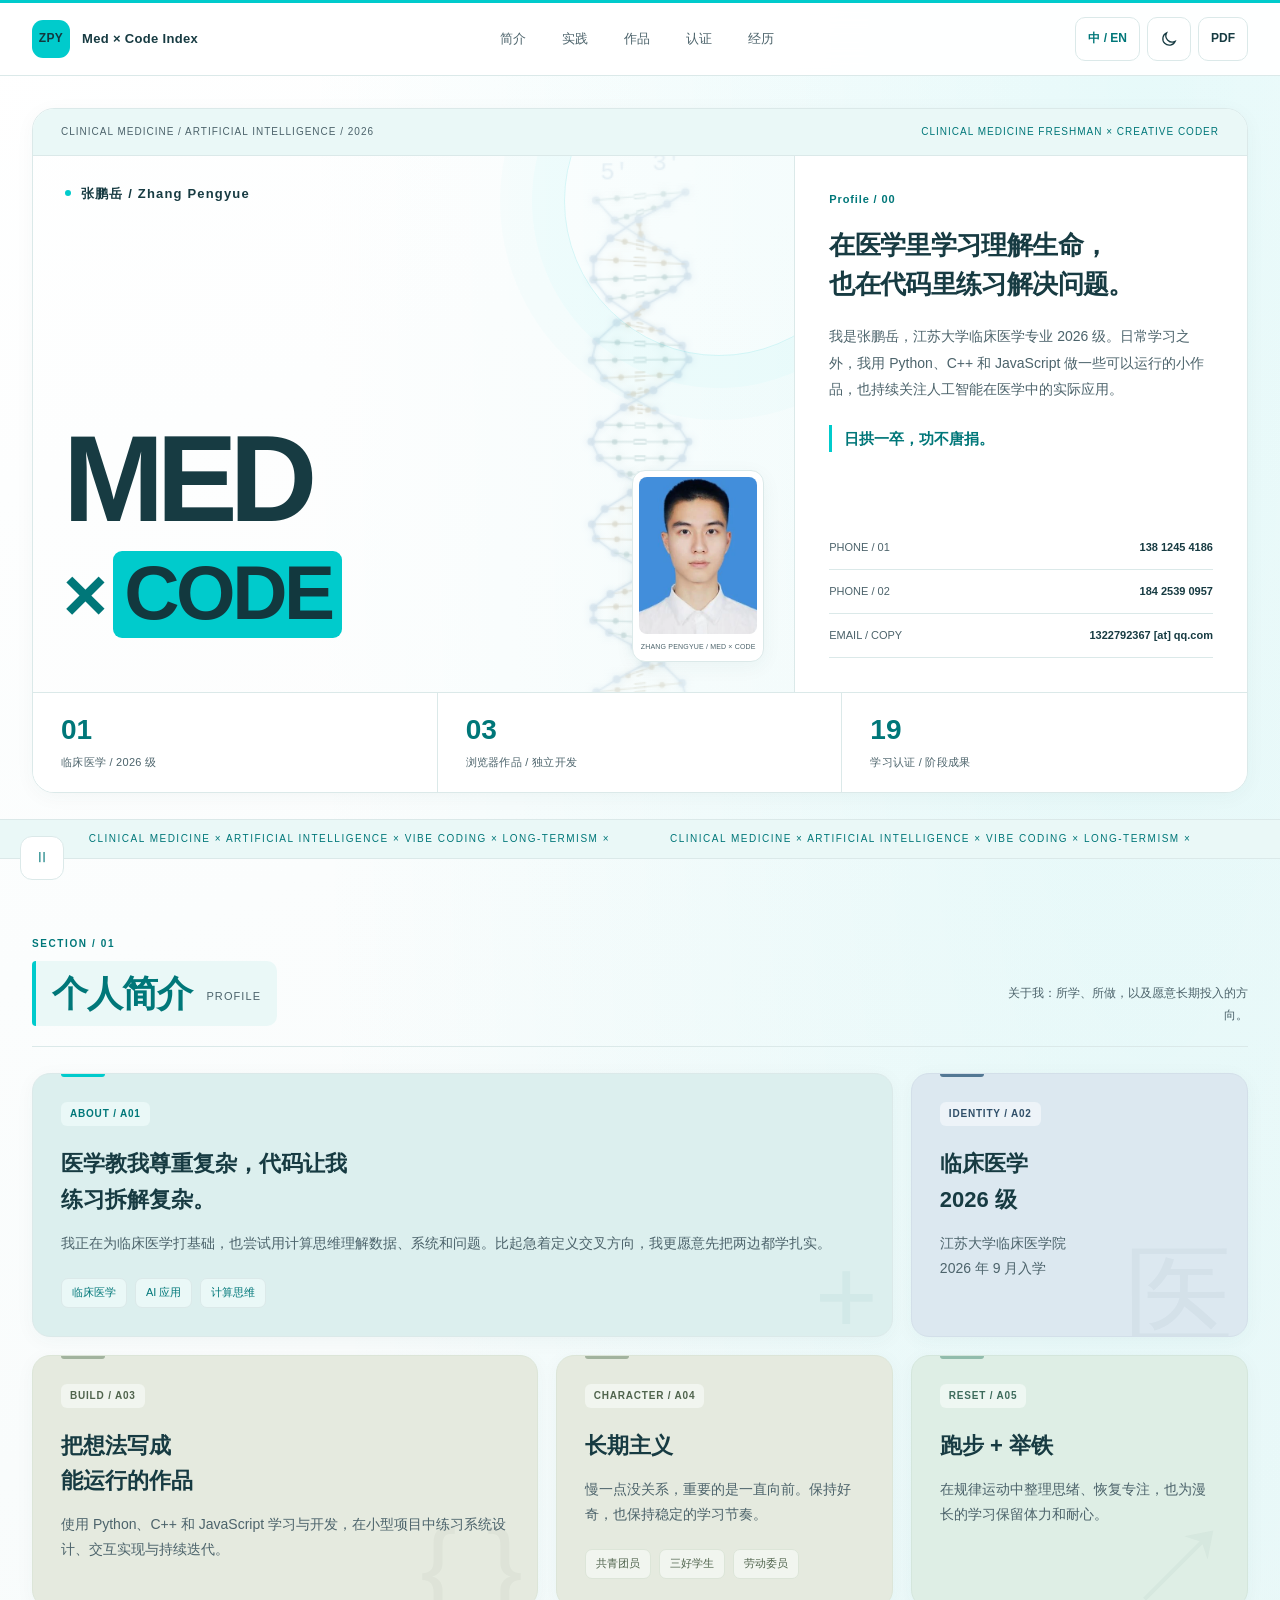
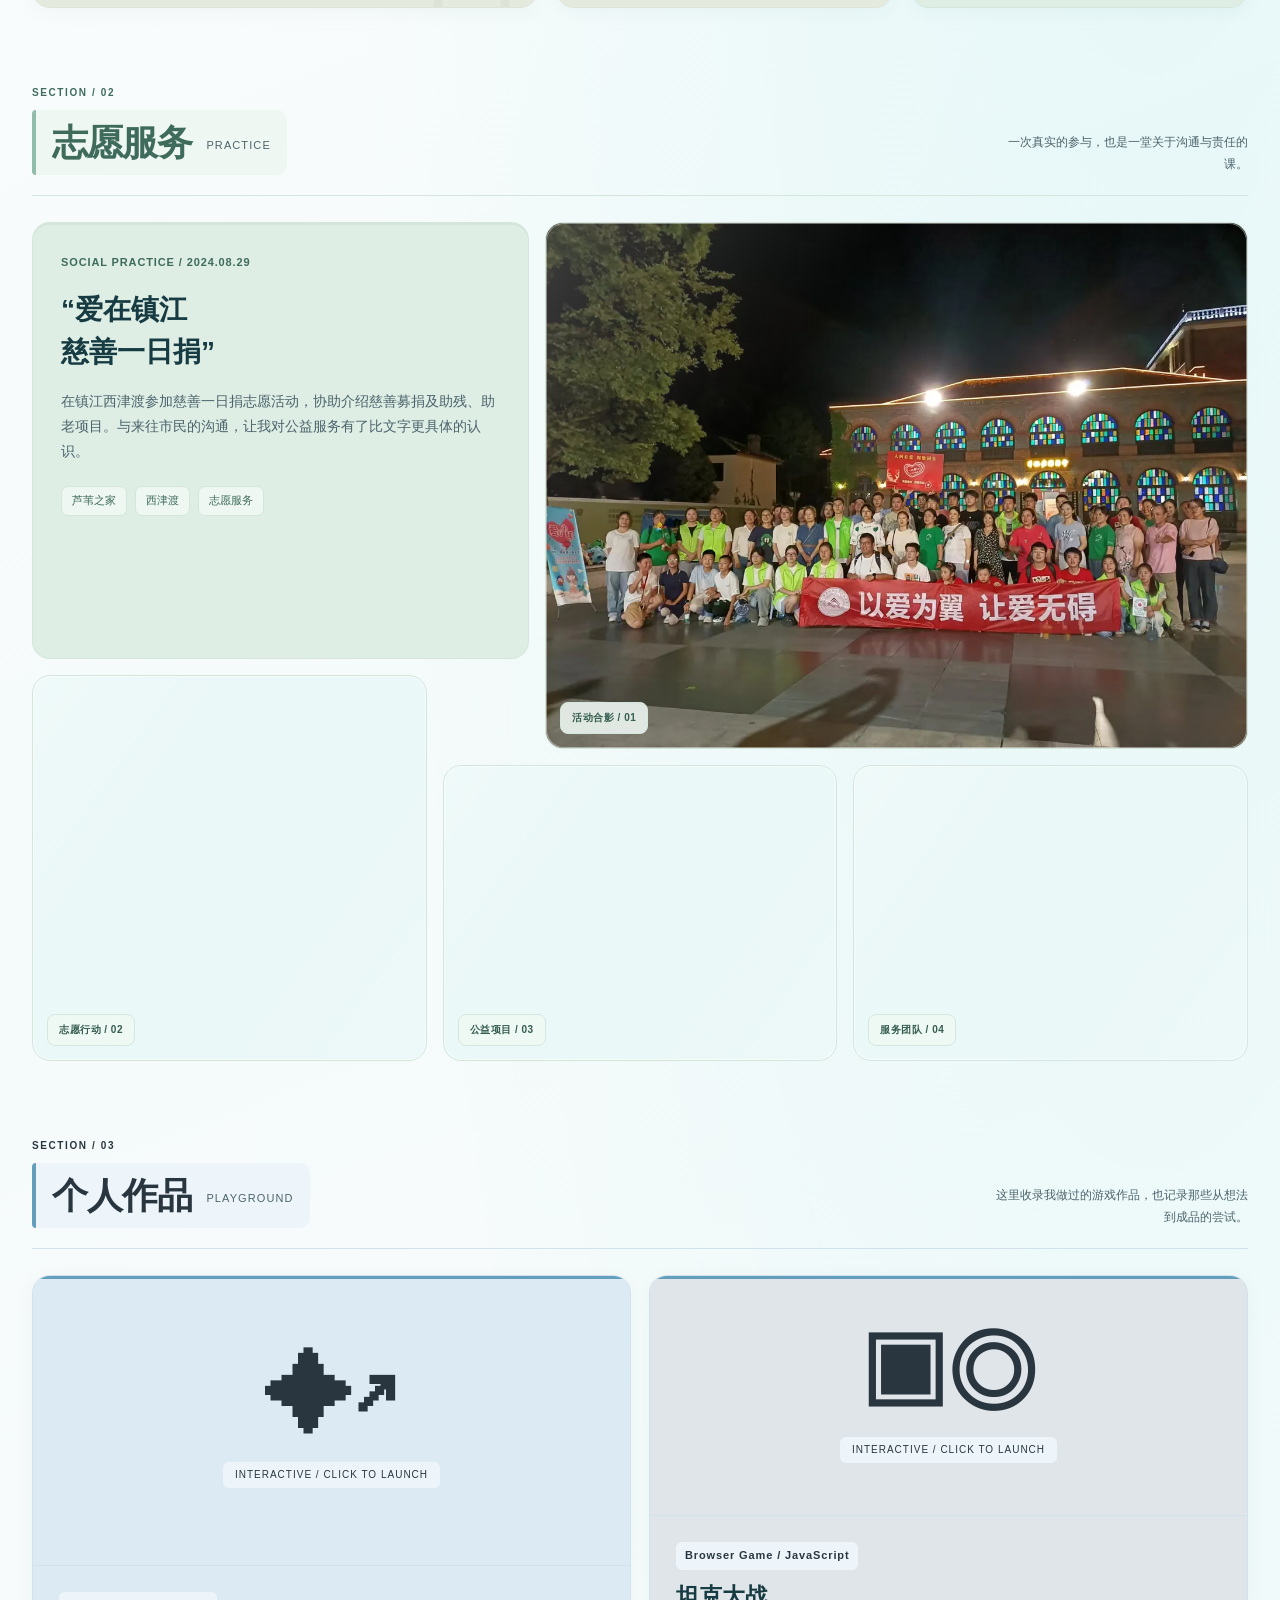
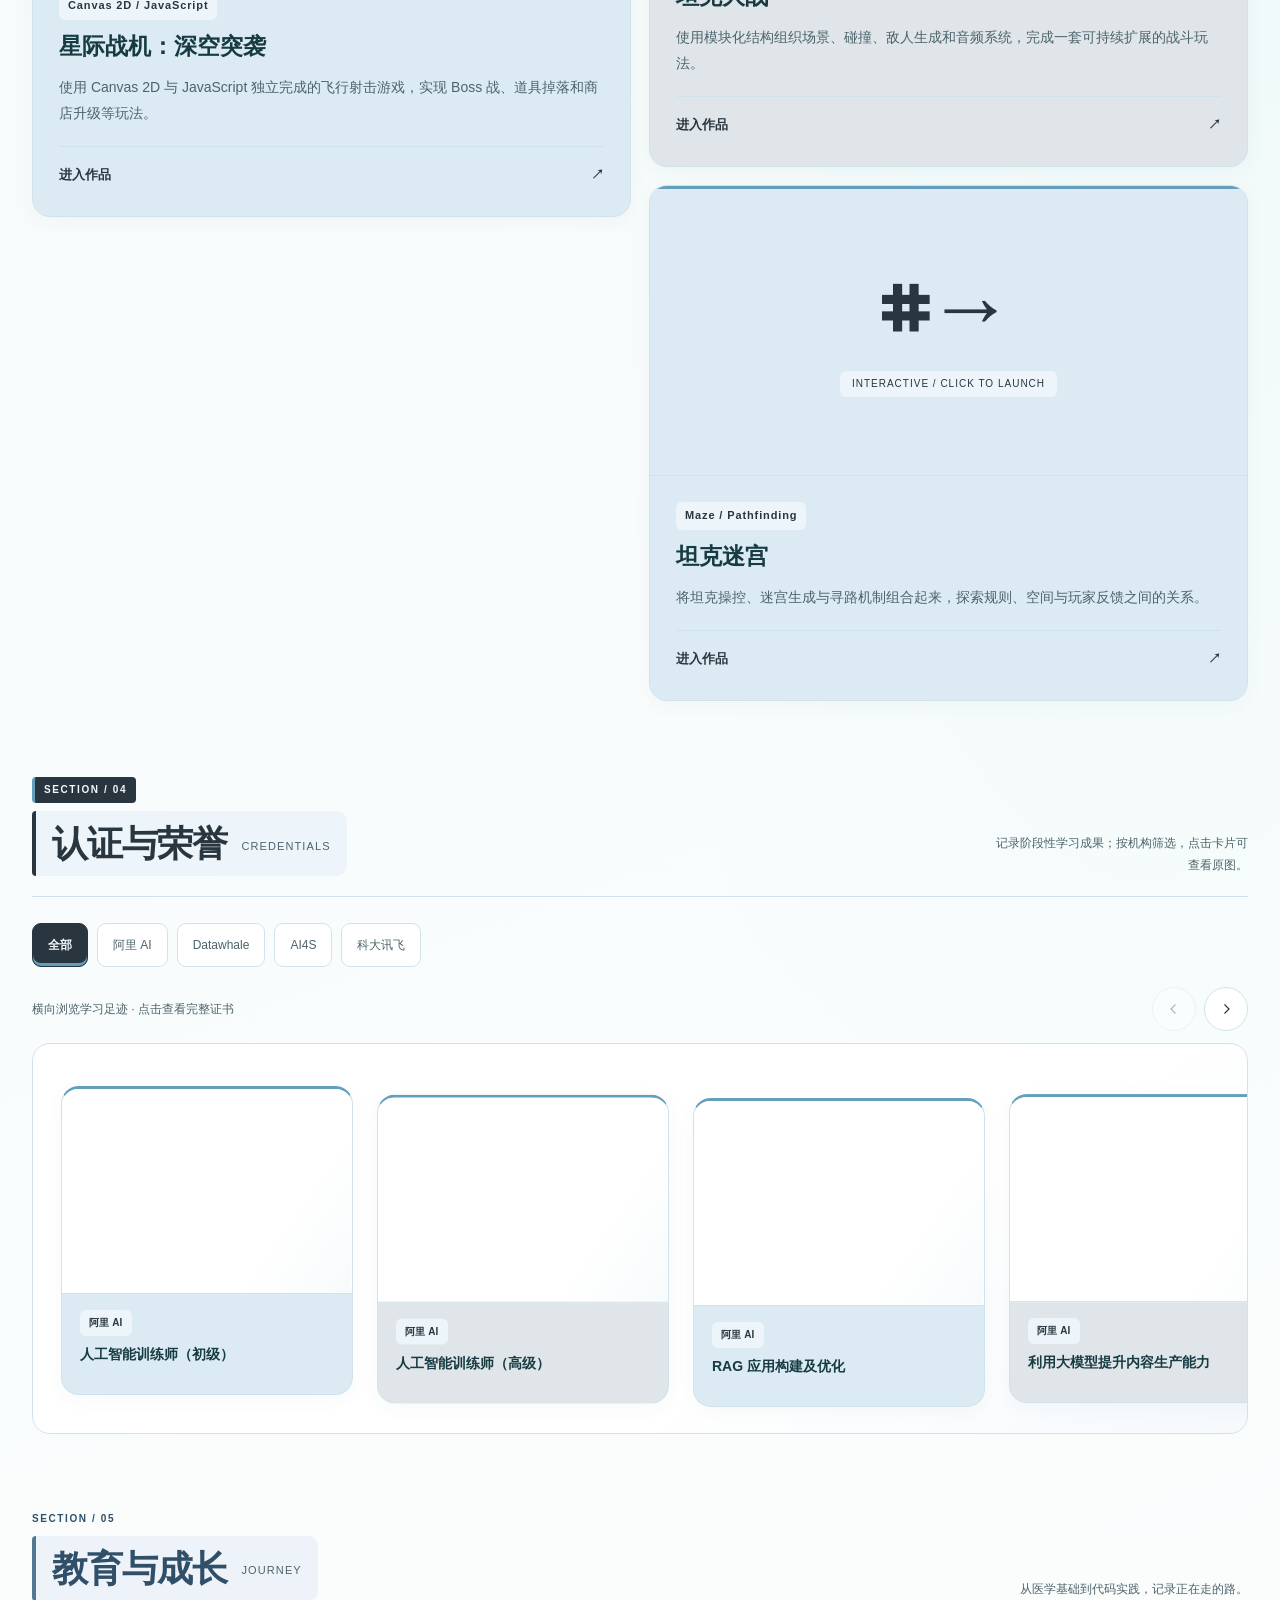
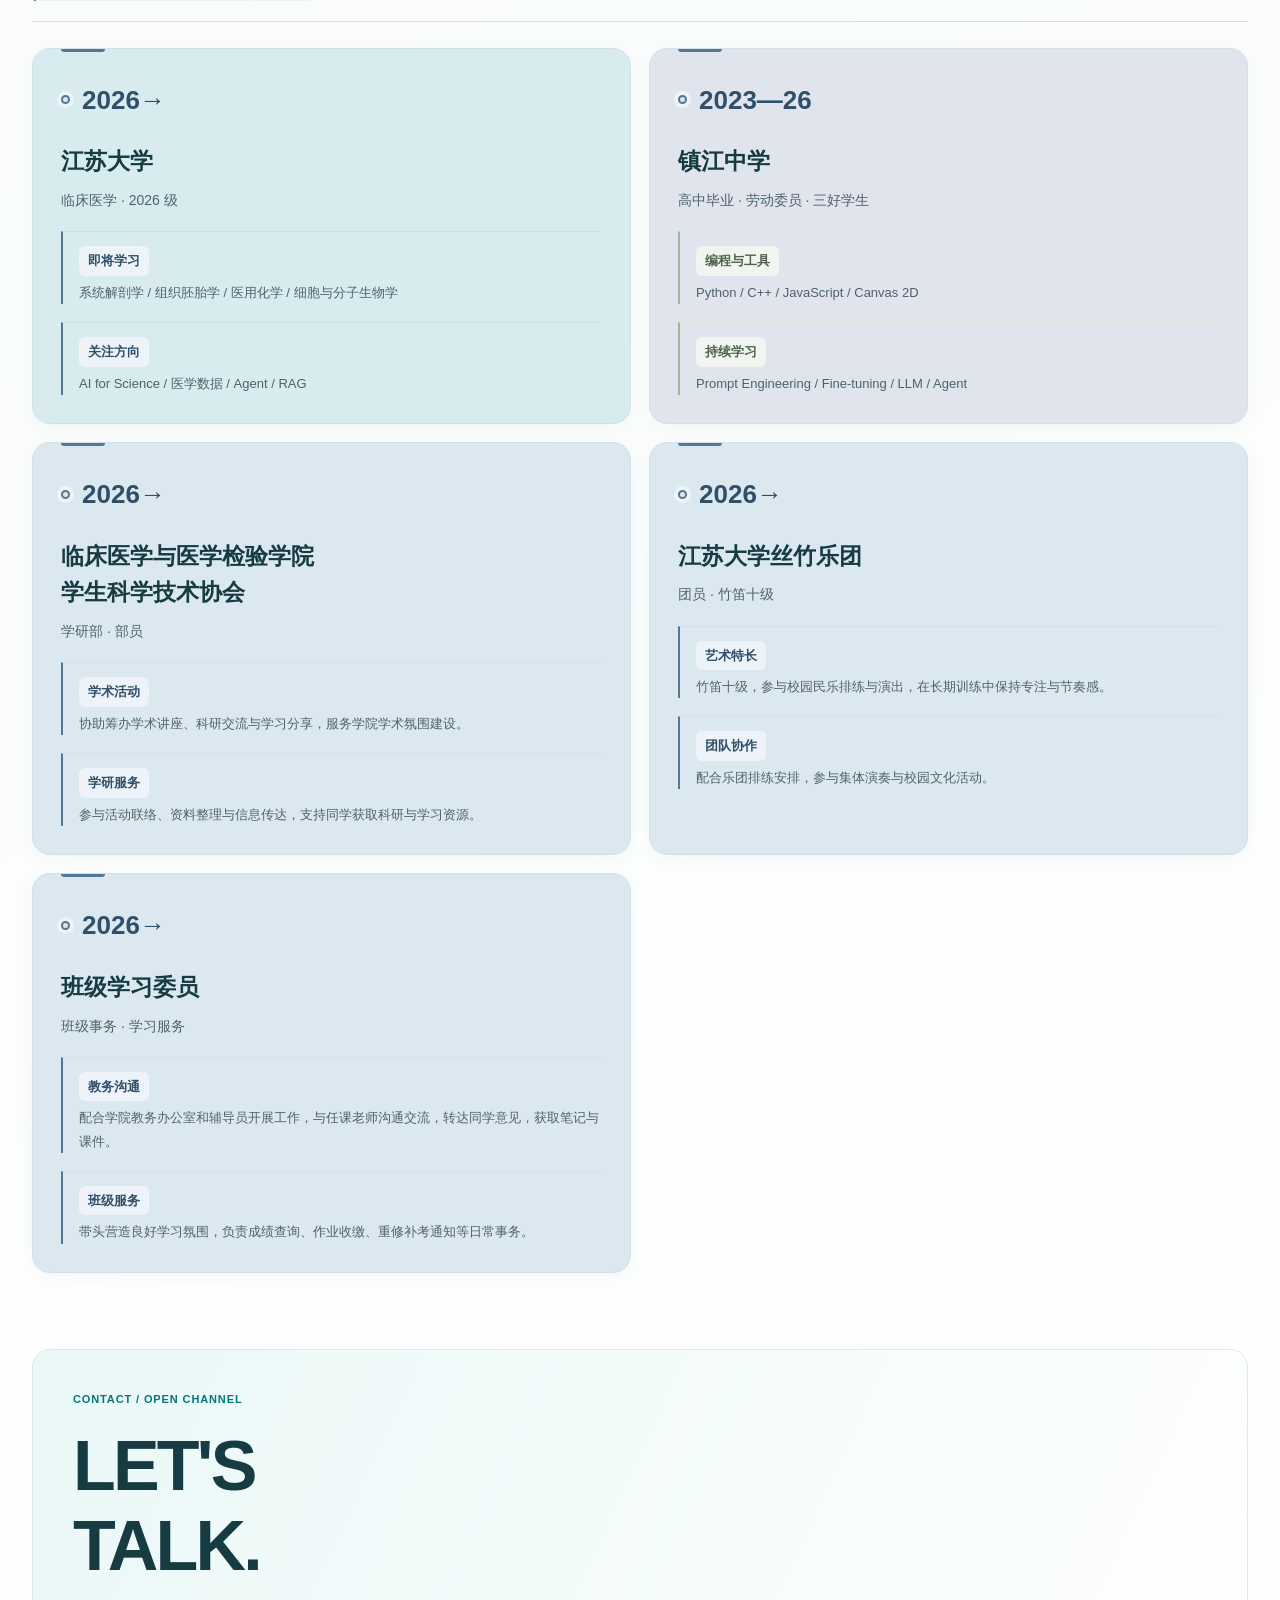
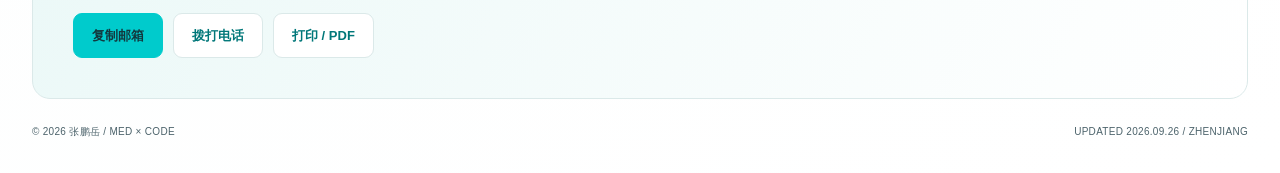
==== commit 087be137: "Add files via upload" ====
--- a/index.html
+++ b/index.html
@@ -29,7 +29,7 @@
     <section id="acid-practice" class="a-section a-wrap"><div class="a-section-head"><div><span class="a-sec-no">SECTION / 02</span><h2 class="a-title">PRACTICE</h2></div><p class="a-aside">一次真实的参与，也是一堂关于沟通与责任的课。</p></div><div class="a-practice"><article class="a-practice-copy"><p class="a-label" style="color:#070707">SOCIAL PRACTICE / 2024.08.29</p><h3>“爱在镇江<br>慈善一日捐”</h3><p>在镇江西津渡参加慈善一日捐志愿活动，协助介绍慈善募捐及助残、助老项目。与来往市民的沟通，让我对公益服务有了比文字更具体的认识。</p><div class="a-meta"><span>芦苇之家</span><span>西津渡</span><span>志愿服务</span></div></article><figure class="a-photo a-pa" data-tag="GROUP / 01"><img src="社会实践/微信图片_20260815221616_14_219.webp" alt="慈善活动参与者合影" loading="lazy"></figure><figure class="a-photo a-pb" data-tag="ACTION / 02"><img src="社会实践/微信图片_20260815221615_13_219.webp" alt="张鹏岳参与慈善活动宣传" loading="lazy"></figure><figure class="a-photo a-pc" data-tag="CAUSE / 03"><img src="社会实践/微信图片_20260815221615_12_219.webp" alt="慈善项目介绍牌" loading="lazy"></figure><figure class="a-photo a-pd" data-tag="TEAM / 04"><img src="社会实践/微信图片_20260815221614_11_219.webp" alt="志愿服务团队合影" loading="lazy"></figure></div></section>
       <section id="acid-play" class="a-section a-wrap"><div class="a-section-head"><div><span class="a-sec-no">SECTION / 03</span><h2 class="a-title">PLAYGROUND</h2></div><p class="a-aside">瀑布流收录游戏作品：没有标准答案，只有不断发生的实验。</p></div><div id="a-media-grid" class="a-waterfall"></div></section>
       <section id="acid-certs" class="a-section a-wrap"><div class="a-section-head"><div><span class="a-sec-no">SECTION / 04</span><h2 class="a-title">CREDENTIALS</h2></div><p class="a-aside">按机构筛选证书，点击卡片可查看本地高清原图。</p></div><div id="a-filters" class="a-filters" role="tablist" aria-label="证书筛选"></div><div id="a-cert-grid" class="a-certs"></div></section>
-    <section id="acid-journey" class="a-section a-wrap"><div class="a-section-head"><div><span class="a-sec-no">SECTION / 05</span><h2 class="a-title">JOURNEY</h2></div><p class="a-aside">从医学基础到代码实践，记录正在走的路。</p></div><div class="a-journey"><article class="a-journey-card acid" data-surface="lake"><div class="a-year">2026→</div><h3>江苏大学</h3><p>临床医学 · 2026 级新生</p><div class="a-skill"><b>即将学习</b><span>系统解剖学 / 组织胚胎学 / 医用化学 / 细胞与分子生物学</span></div><div class="a-skill"><b>关注方向</b><span>AI for Science / 医学数据 / Agent / RAG</span></div></article><article class="a-journey-card" data-surface="navy"><div class="a-year">2023—26</div><h3>镇江中学</h3><p>高中毕业 · 劳动委员 · 三好学生</p><div class="a-skill"><b>编程与工具</b><span>Python / C++ / JavaScript / Canvas 2D</span></div><div class="a-skill"><b>持续学习</b><span>Prompt Engineering / Fine-tuning / LLM / Agent</span></div></article><article class="a-journey-card" data-surface="blue"><div class="a-year">2026→</div><h3>临床医学与医学检验学院<br>学生科学技术协会</h3><p>学研部 · 部员</p><div class="a-skill"><b>学术活动</b><span>协助筹办学术讲座、科研交流与学习分享，服务学院学术氛围建设。</span></div><div class="a-skill"><b>学研服务</b><span>参与活动联络、资料整理与信息传达，支持同学获取科研与学习资源。</span></div></article></div></section>
+    <section id="acid-journey" class="a-section a-wrap"><div class="a-section-head"><div><span class="a-sec-no">SECTION / 05</span><h2 class="a-title">JOURNEY</h2></div><p class="a-aside">从医学基础到代码实践，记录正在走的路。</p></div><div class="a-journey"><article class="a-journey-card acid" data-surface="lake"><div class="a-year">2026→</div><h3>江苏大学</h3><p>临床医学 · 2026 级新生</p><div class="a-skill"><b>即将学习</b><span>系统解剖学 / 组织胚胎学 / 医用化学 / 细胞与分子生物学</span></div><div class="a-skill"><b>关注方向</b><span>AI for Science / 医学数据 / Agent / RAG</span></div></article><article class="a-journey-card" data-surface="navy"><div class="a-year">2023—26</div><h3>镇江中学</h3><p>高中毕业 · 劳动委员 · 三好学生</p><div class="a-skill"><b>编程与工具</b><span>Python / C++ / JavaScript / Canvas 2D</span></div><div class="a-skill"><b>持续学习</b><span>Prompt Engineering / Fine-tuning / LLM / Agent</span></div></article><article class="a-journey-card" data-surface="blue"><div class="a-year">2026→</div><h3>临床医学与医学检验学院<br>学生科学技术协会</h3><p>学研部 · 部员</p><div class="a-skill"><b>学术活动</b><span>协助筹办学术讲座、科研交流与学习分享，服务学院学术氛围建设。</span></div><div class="a-skill"><b>学研服务</b><span>参与活动联络、资料整理与信息传达，支持同学获取科研与学习资源。</span></div></article><article class="a-journey-card" data-surface="mint"><div class="a-year">2026→</div><h3>江苏大学丝竹乐团</h3><p>团员 · 竹笛十级</p><div class="a-skill"><b>艺术特长</b><span>竹笛十级，参与校园民乐排练与演出，在长期训练中保持专注与节奏感。</span></div><div class="a-skill"><b>团队协作</b><span>配合乐团排练安排，参与集体演奏与校园文化活动。</span></div></article><article class="a-journey-card" data-surface="sage"><div class="a-year">2026→</div><h3>班级学习委员</h3><p>班级事务 · 学习服务</p><div class="a-skill"><b>教务沟通</b><span>配合学院教务办公室和辅导员开展工作，与任课老师沟通交流，转达同学意见，获取笔记与课件。</span></div><div class="a-skill"><b>班级服务</b><span>带头营造良好学习氛围，负责成绩查询、作业收缴、重修补考通知等日常事务。</span></div></article></div></section>
     <section class="a-contact-sec a-wrap"><div class="a-contact-block"><p class="a-label" style="color:#070707">CONTACT / OPEN CHANNEL</p><h2>LET'S<br>TALK.</h2><div class="a-contact-actions"><button id="a-copy-email" class="a-contact-btn" type="button">复制邮箱</button><a class="a-contact-btn" href="tel:13812454186">拨打电话</a><button id="a-print-bottom" class="a-contact-btn" type="button">打印 / PDF</button></div></div><footer class="a-footer"><span>© 2026 张鹏岳 / MED × CODE</span><span>UPDATED 2026.09.26 / ZHENJIANG</span></footer></section>
     </main>
     <button id="a-top" class="a-top" type="button" aria-label="返回顶部">↑</button><div id="a-toast" class="a-toast" role="status"></div><dialog id="a-dialog" class="a-dialog" aria-labelledby="a-dialog-title"><div class="a-dialog-bar"><h3 id="a-dialog-title"></h3><div class="a-dialog-tools"><button id="a-dialog-prev" class="a-dialog-step" type="button" aria-label="上一张证书">←</button><span id="a-dialog-count" class="a-dialog-count">01 / 19</span><button id="a-dialog-next" class="a-dialog-step" type="button" aria-label="下一张证书">→</button><button id="a-dialog-close" class="a-dialog-close" type="button" aria-label="关闭">×</button></div></div><div class="a-dialog-stage"><img id="a-dialog-img" alt="证书大图"><span class="a-dialog-hint">SCROLL / WHEEL TO BROWSE</span><i id="a-dialog-progress" class="a-dialog-progress"></i></div></dialog>
@@ -75,7 +75,7 @@
         {h:['跑步 + 举铁','RUN + LIFT'],p:['在规律运动中整理思绪、恢复专注，也为漫长的学习保留体力和耐心。','Regular exercise helps me clear my mind, regain focus, and keep the stamina and patience needed for long-term learning.']}
       ];
       const practice={h:['“爱在镇江<br>慈善一日捐”','“LOVE IN ZHENJIANG<br>CHARITY DAY”'],p:['在镇江西津渡参加慈善一日捐志愿活动，协助介绍慈善募捐及助残、助老项目。与来往市民的沟通，让我对公益服务有了比文字更具体的认识。','Volunteered at the Charity Day event in Xijindu, Zhenjiang, helping introduce fundraising and support programmes for older adults and people with disabilities. Conversations with visitors made community service more tangible to me.'],meta:[['芦苇之家','LUWEI HOME'],['西津渡','XIJINDU'],['志愿服务','VOLUNTEER']]};
-      const journey=[{h:['江苏大学','JIANGSU UNIVERSITY'],p:['临床医学 · 2026 级','Clinical Medicine · CLASS OF 2026'],skills:[['即将学习','UPCOMING STUDY'],['系统解剖学 / 组织胚胎学 / 医用化学 / 细胞与分子生物学','Anatomy / Histology / Medical Chemistry / Cell & Molecular Biology'],['关注方向','AREAS OF INTEREST'],['AI for Science / 医学数据 / Agent / RAG','AI for Science / Medical Data / Agent / RAG']]},{h:['镇江中学','ZHENJIANG HIGH SCHOOL'],p:['高中毕业 · 劳动委员 · 三好学生','Graduate · Class Committee · Merit Student'],skills:[['编程与工具','CODE & TOOLS'],['Python / C++ / JavaScript / Canvas 2D','Python / C++ / JavaScript / Canvas 2D'],['持续学习','ONGOING LEARNING'],['Prompt Engineering / Fine-tuning / LLM / Agent','Prompt Engineering / Fine-tuning / LLM / Agent']]},{h:['临床医学与医学检验学院<br>学生科学技术协会','SCHOOL OF CLINICAL MEDICINE & MEDICAL LABORATORY SCIENCE<br>STUDENT ASSOCIATION FOR SCIENCE & TECHNOLOGY'],p:['学研部 · 部员','ACADEMIC & RESEARCH DIVISION · MEMBER'],skills:[['学术活动','ACADEMIC PROGRAMMES'],['协助筹办学术讲座、科研交流与学习分享，服务学院学术氛围建设。','Support academic lectures, research exchanges and peer learning sessions to strengthen the school\'s academic community.'],['学研服务','ACADEMIC SUPPORT'],['参与活动联络、资料整理与信息传达，支持同学获取科研与学习资源。','Coordinate events, organise materials and share information to help students access research and learning resources.']]}];
+      const journey=[{h:['江苏大学','JIANGSU UNIVERSITY'],p:['临床医学 · 2026 级','Clinical Medicine · CLASS OF 2026'],skills:[['即将学习','UPCOMING STUDY'],['系统解剖学 / 组织胚胎学 / 医用化学 / 细胞与分子生物学','Anatomy / Histology / Medical Chemistry / Cell & Molecular Biology'],['关注方向','AREAS OF INTEREST'],['AI for Science / 医学数据 / Agent / RAG','AI for Science / Medical Data / Agent / RAG']]},{h:['镇江中学','ZHENJIANG HIGH SCHOOL'],p:['高中毕业 · 劳动委员 · 三好学生','Graduate · Class Committee · Merit Student'],skills:[['编程与工具','CODE & TOOLS'],['Python / C++ / JavaScript / Canvas 2D','Python / C++ / JavaScript / Canvas 2D'],['持续学习','ONGOING LEARNING'],['Prompt Engineering / Fine-tuning / LLM / Agent','Prompt Engineering / Fine-tuning / LLM / Agent']]},{h:['临床医学与医学检验学院<br>学生科学技术协会','SCHOOL OF CLINICAL MEDICINE & MEDICAL LABORATORY SCIENCE<br>STUDENT ASSOCIATION FOR SCIENCE & TECHNOLOGY'],p:['学研部 · 部员','ACADEMIC & RESEARCH DIVISION · MEMBER'],skills:[['学术活动','ACADEMIC PROGRAMMES'],['协助筹办学术讲座、科研交流与学习分享，服务学院学术氛围建设。','Support academic lectures, research exchanges and peer learning sessions to strengthen the school\'s academic community.'],['学研服务','ACADEMIC SUPPORT'],['参与活动联络、资料整理与信息传达，支持同学获取科研与学习资源。','Coordinate events, organise materials and share information to help students access research and learning resources.']]},{h:['江苏大学丝竹乐团','JIANGSU UNIVERSITY SILK & BAMBOO ENSEMBLE'],p:['团员 · 竹笛十级','Member · Dizi Grade 10'],skills:[['艺术特长','MUSICAL TRAINING'],['竹笛十级，参与校园民乐排练与演出，在长期训练中保持专注与节奏感。','Dizi Grade 10; participate in campus ensemble rehearsals and performances, building focus and rhythmic discipline.'],['团队协作','ENSEMBLE WORK'],['配合乐团排练安排，参与集体演奏与校园文化活动。','Coordinate rehearsals and contribute to ensemble performances and campus cultural events.']]},{h:['班级学习委员','CLASS ACADEMIC REPRESENTATIVE'],p:['班级事务 · 学习服务','CLASS SERVICE · ACADEMIC SUPPORT'],skills:[['教务沟通','ACADEMIC COORDINATION'],['配合学院教务办公室和辅导员开展工作，与任课老师沟通交流，转达同学意见，获取笔记与课件。','Work with the academic office and counsellor, communicate with instructors, relay classmates’ feedback, and collect notes and course materials.'],['班级服务','CLASS SUPPORT'],['带头营造良好学习氛围，负责成绩查询、作业收缴、重修补考通知等日常事务。','Help build a positive study environment and handle grade checks, assignment collection, and retake or make-up exam notices.']]}];
       function applyLanguage(){const c=copy[lang];document.documentElement.lang=lang==='zh'?'zh-CN':'en';set('#a-lang',lang==='zh'?'中 / EN':'EN / 中');all('.a-nav a').forEach((n,i)=>n.textContent=c.nav[i]);const copyNode=aq('.a-copy');if(copyNode)copyNode.innerHTML='<strong>'+c.heroStrong+'</strong>'+c.heroCopy;set('.a-motto',c.motto);all('.a-stat span').forEach((n,i)=>n.textContent=c.stats[i]);all('.a-section-head .a-aside').forEach((n,i)=>n.textContent=[c.profileAside,c.practiceAside,c.playAside,c.certAside,c.journeyAside][i]);set('#a-copy-email',c.copyEmail);set('#a-print-bottom',c.pdf);set('#a-stream-end',c.streamEnd);set('#a-stream-label',c.streamLabel);
         all('#acid-profile .a-card').forEach((card,i)=>{const x=profile[i];if(!x)return;const h=aq('h3',card),p=aq('p',card);if(h)h.innerHTML=x.h[lang==='zh'?0:1];if(p)p.innerHTML=x.p[lang==='zh'?0:1];const tags=aq('.a-tags',card);if(tags&&x.tags){tags.replaceChildren();x.tags.forEach(t=>tags.append(mk('span','a-tag',t[lang==='zh'?0:1])))}});
         setHTML('.a-practice-copy h3',practice.h[lang==='zh'?0:1]);set('.a-practice-copy>p:not(.a-label)',practice.p[lang==='zh'?0:1]);const meta=all('.a-meta span');practice.meta.forEach((x,i)=>{if(meta[i])meta[i].textContent=x[lang==='zh'?0:1]});
